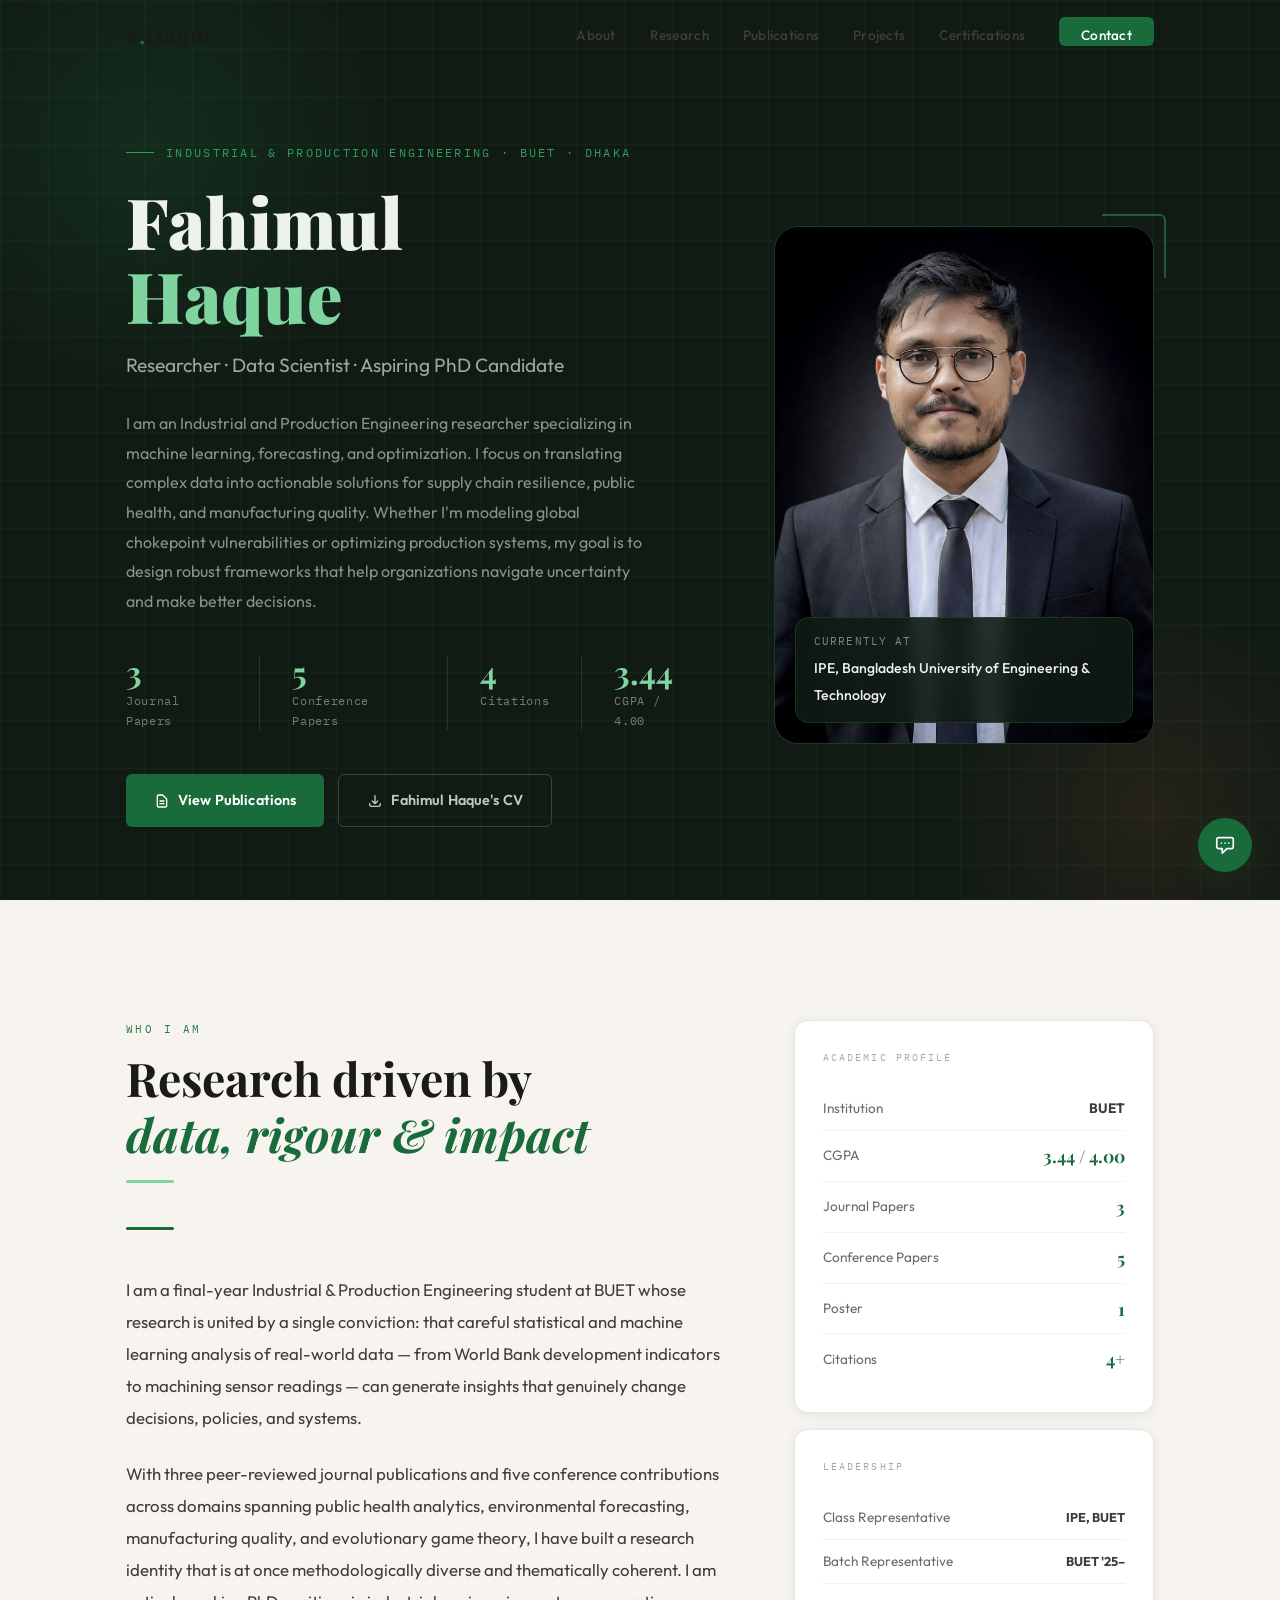
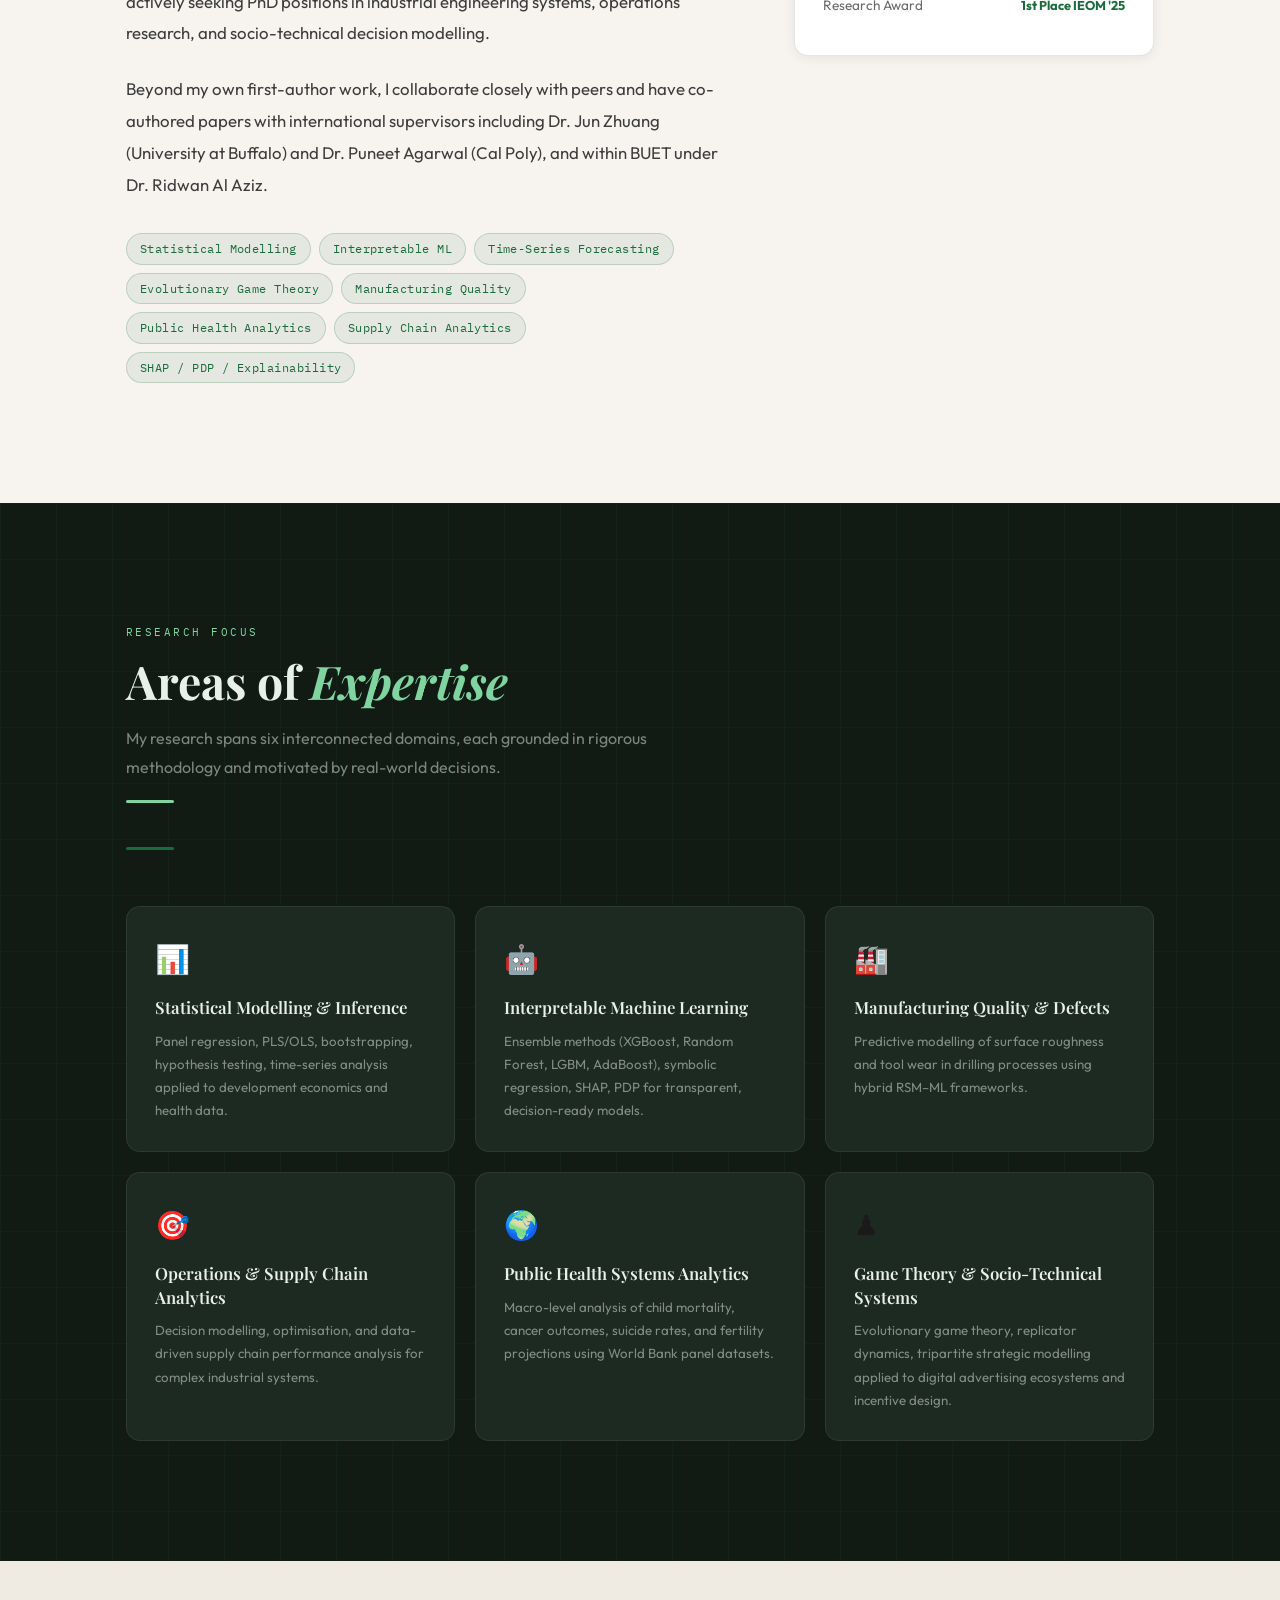
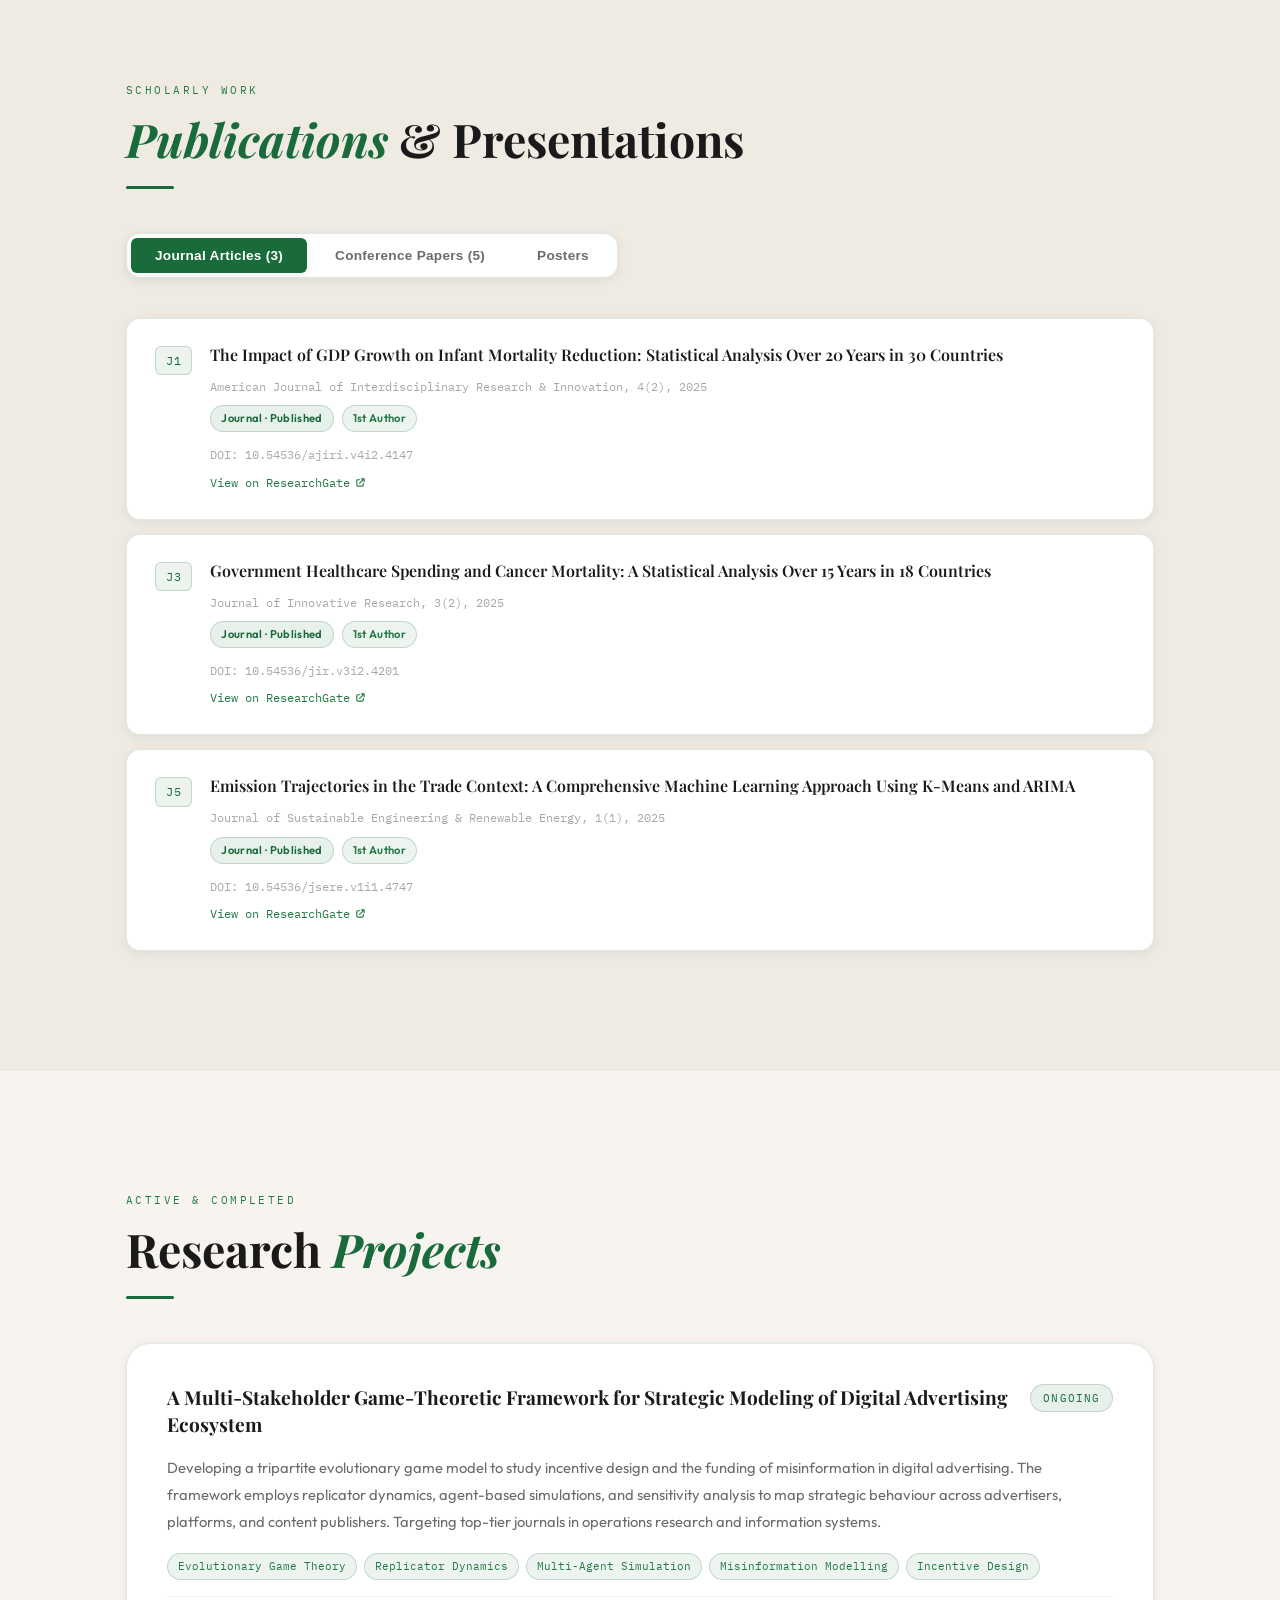
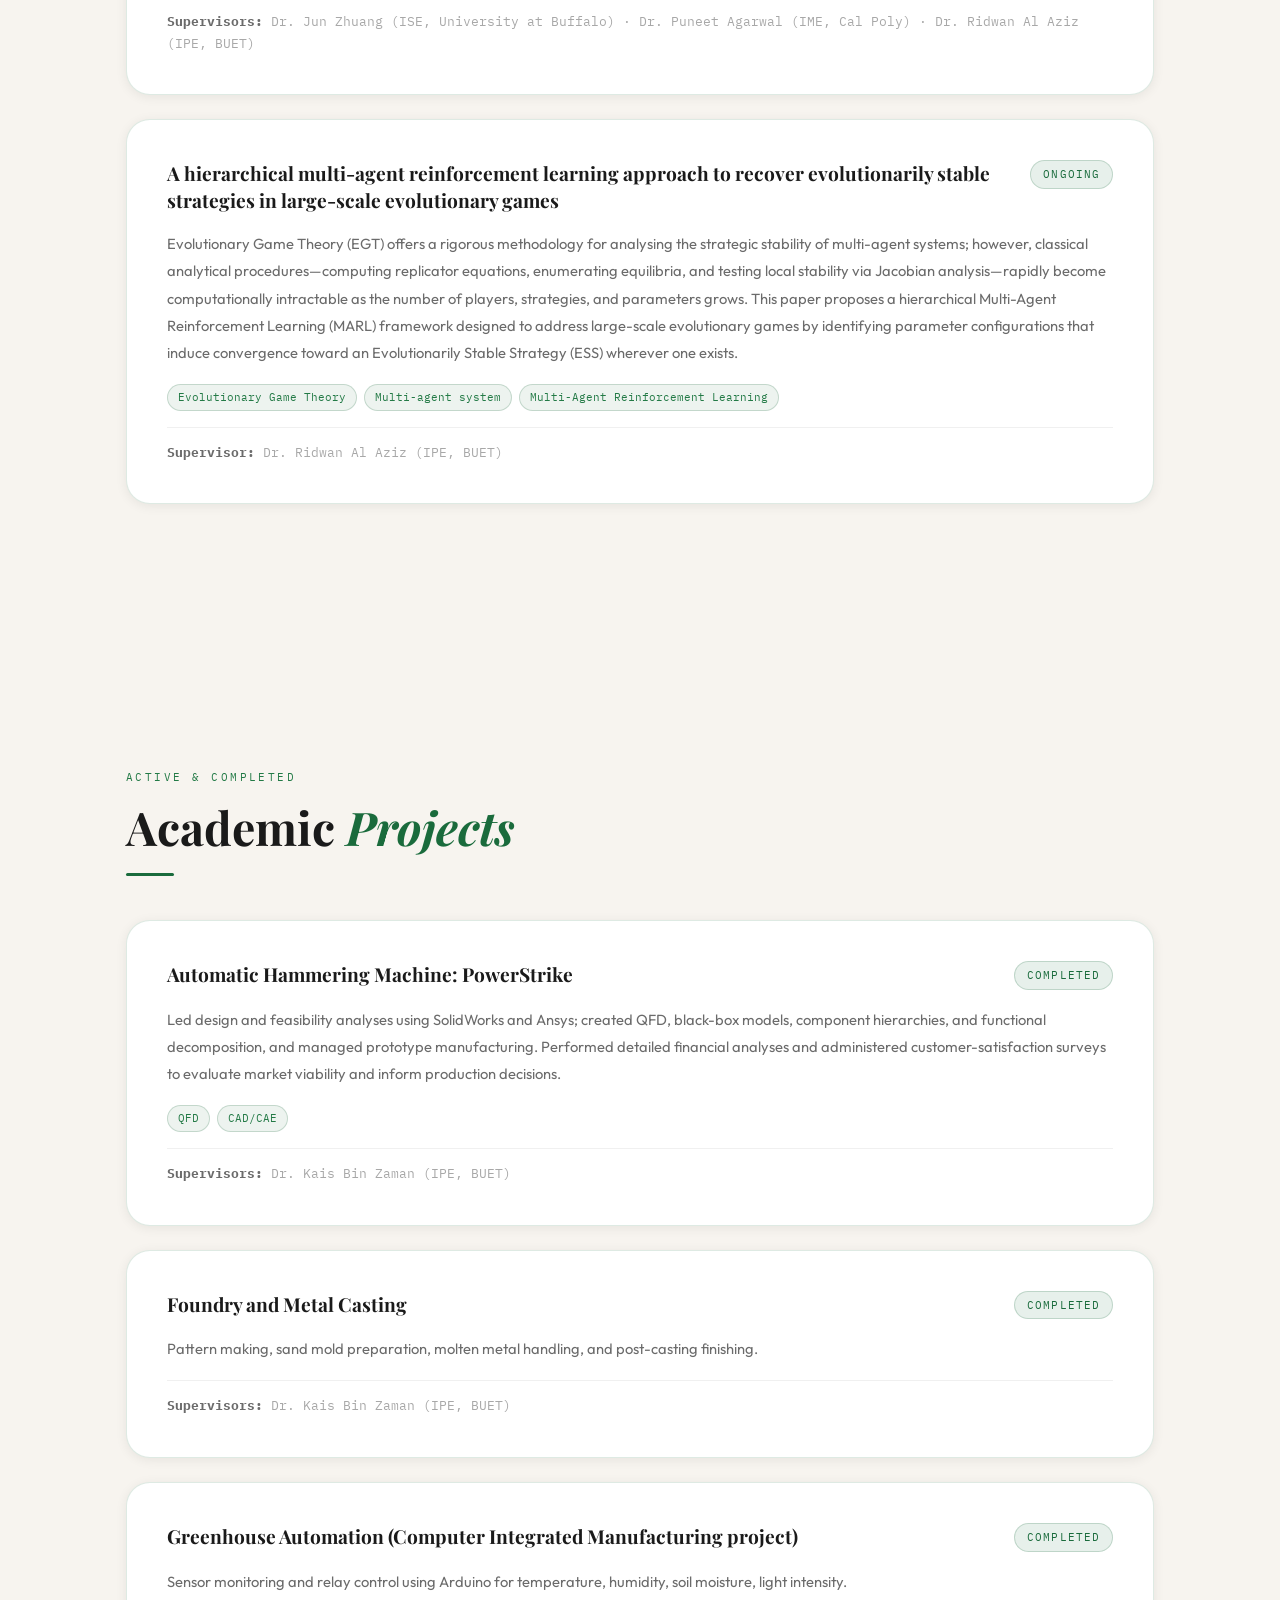
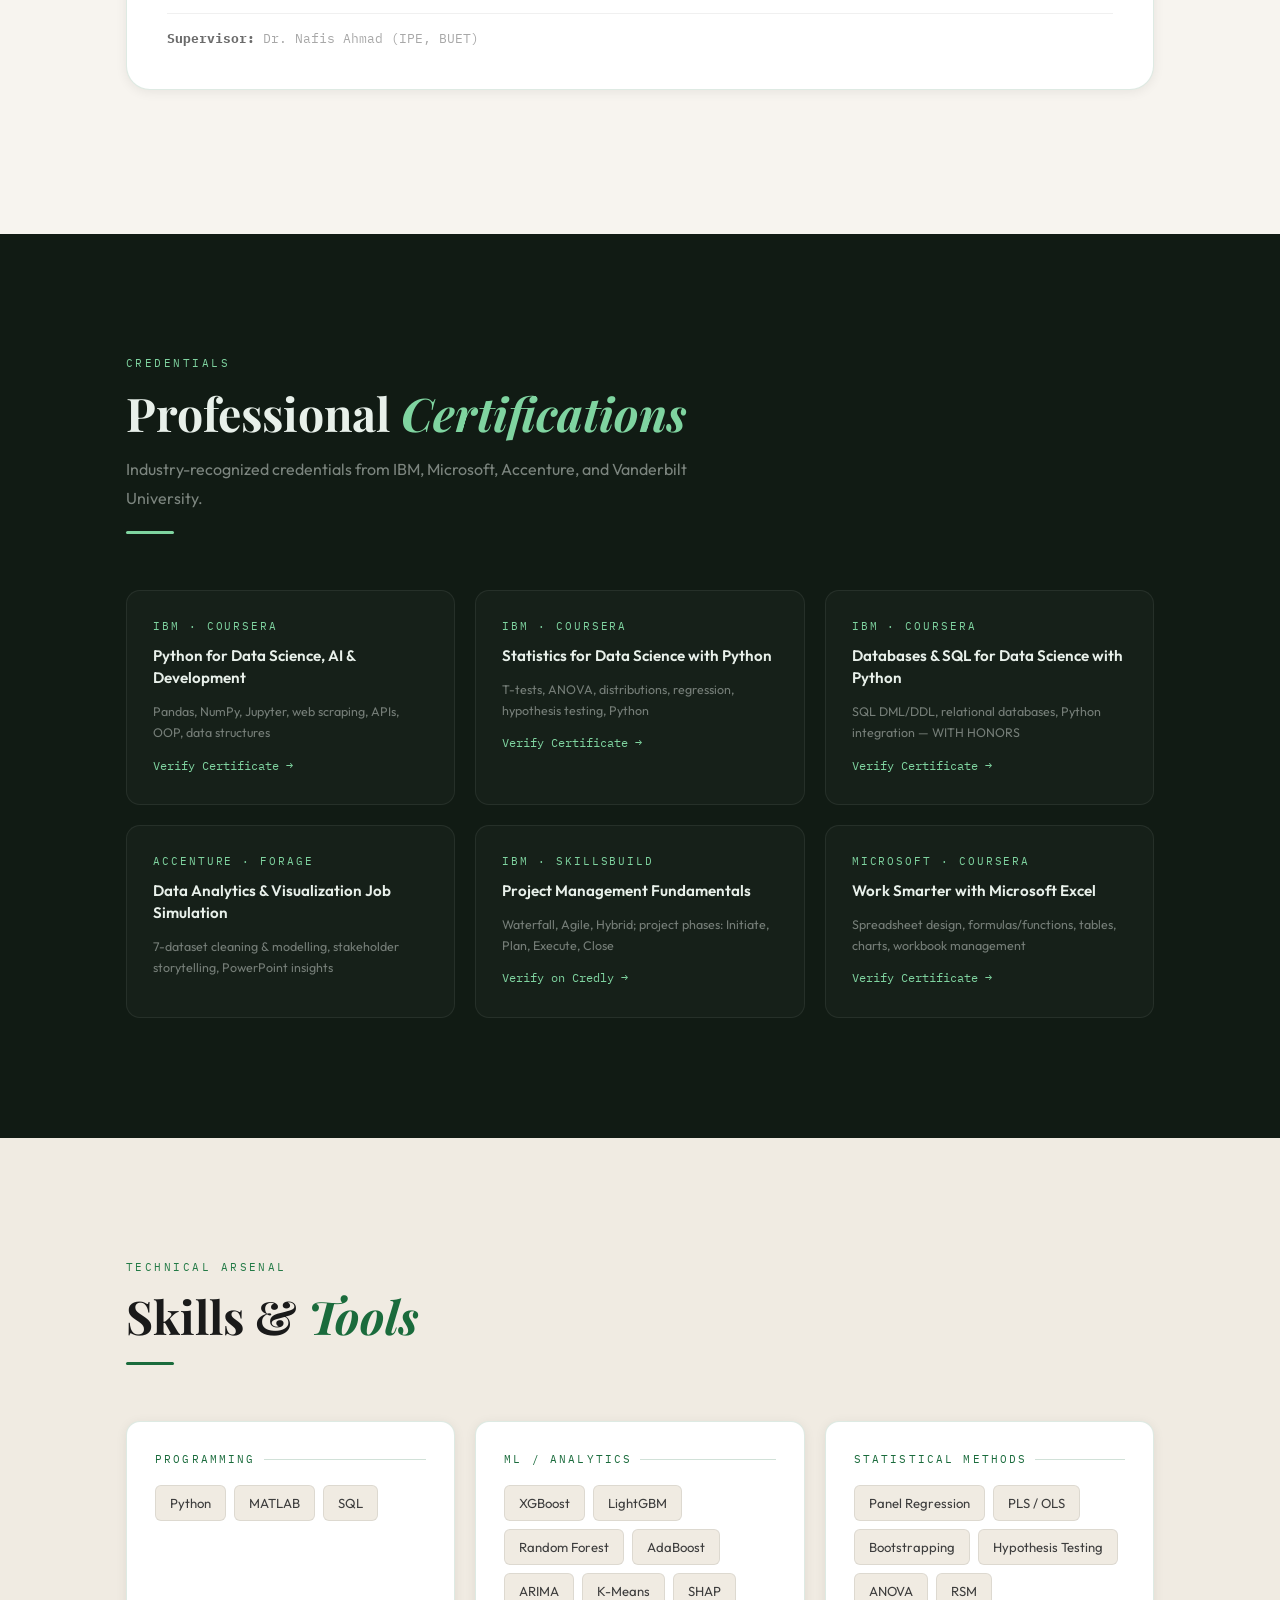
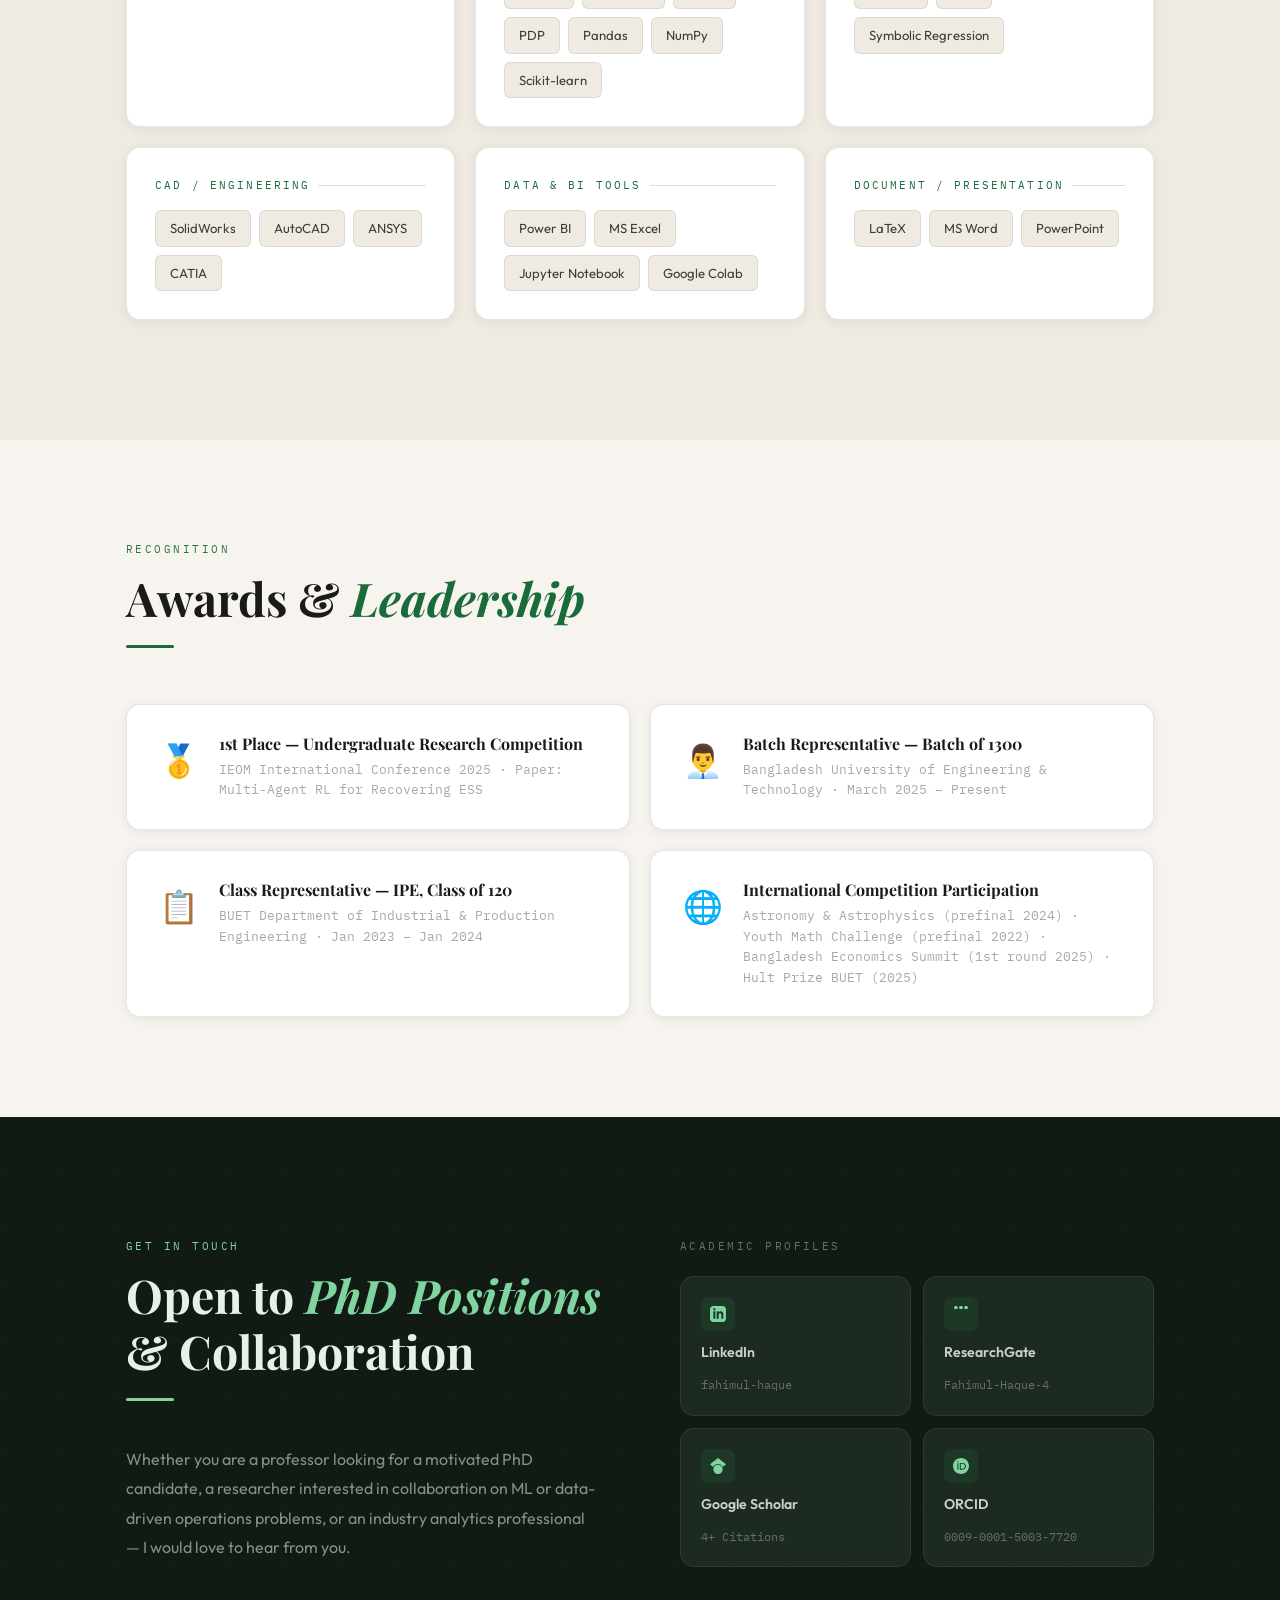
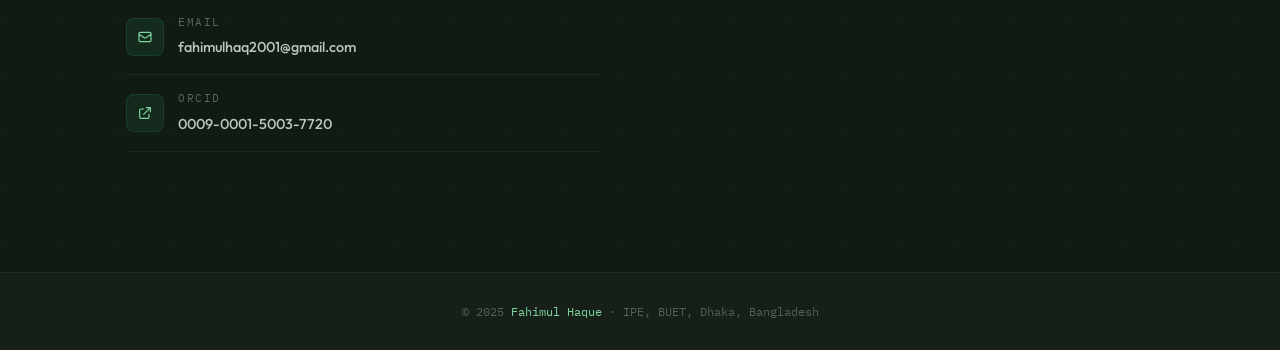
==== fahimul-portfolio/index.html @ 1331b3e4 "Update index.html" ====
<!DOCTYPE html>
<html lang="en">
<head>
  <meta charset="UTF-8" />
  <meta name="viewport" content="width=device-width, initial-scale=1.0" />
  <meta name="description" content="Fahimul Haque — Researcher in Machine Learning, Statistical Modelling, Evolutionary Game Theory & Operations Research. IPE, BUET, Bangladesh." />
  <meta property="og:title" content="Fahimul Haque — Researcher & Data Scientist" />
  <meta property="og:description" content="3 published journal papers, 5 conference papers. Seeking PhD in industrial engineering systems." />
  <title>Fahimul Haque — Researcher</title>
  <link rel="stylesheet" href="style.css" />
</head>
<body>

<!-- ═══════════════════════════════════════════
     NAVIGATION
═══════════════════════════════════════════ -->
<nav class="nav" id="nav">
  <div class="nav-inner">
    <a href="#hero" class="nav-logo">F<span>.</span>Haque</a>
    <button class="nav-toggle" id="navToggle" aria-label="Toggle menu">
      <span></span><span></span><span></span>
    </button>
    <ul class="nav-links" id="navLinks">
      <li><a href="#about">About</a></li>
      <li><a href="#research">Research</a></li>
      <li><a href="#publications">Publications</a></li>
      <li><a href="#projects">Projects</a></li>
      <li><a href="#certifications">Certifications</a></li>
      <li><a href="#contact" class="nav-cta">Contact</a></li>
    </ul>
  </div>
</nav>

<!-- ═══════════════════════════════════════════
     HERO
═══════════════════════════════════════════ -->
<section id="hero">
  <div class="hero-grid-bg"></div>
  <div class="hero-glow1"></div>
  <div class="hero-glow2"></div>
  <div class="hero-content">

    <div class="hero-text">
      <p class="hero-eyebrow">Industrial &amp; Production Engineering · BUET · Dhaka</p>
      <h1 class="hero-name">
        Fahimul
        <em>Haque</em>
      </h1>
      <p class="hero-role">Researcher · Data Scientist · Aspiring PhD Candidate</p>
      <p class="hero-desc">
        I am an Industrial and Production Engineering researcher specializing in machine learning, forecasting, and optimization. 
        I focus on translating complex data into actionable solutions for supply chain resilience, public health, and manufacturing quality. 
        Whether I'm modeling global chokepoint vulnerabilities or optimizing production systems, my goal is to design robust frameworks that help organizations navigate uncertainty and make better decisions.
      </p>

      <div class="hero-stats-row">
        <div class="hero-stat">
          <span class="hero-stat-num">3</span>
          <span class="hero-stat-lbl">Journal Papers</span>
        </div>
        <div class="hero-stat-divider"></div>
        <div class="hero-stat">
          <span class="hero-stat-num">5</span>
          <span class="hero-stat-lbl">Conference Papers</span>
        </div>
        <div class="hero-stat-divider"></div>
        <div class="hero-stat">
          <span class="hero-stat-num">4</span>
          <span class="hero-stat-lbl">Citations</span>
        </div>
        <div class="hero-stat-divider"></div>
        <div class="hero-stat">
          <span class="hero-stat-num">3.44</span>
          <span class="hero-stat-lbl">CGPA / 4.00</span>
        </div>
      </div>

      <div class="hero-actions">
        <a href="#publications" class="btn btn-primary">
          <svg xmlns="http://www.w3.org/2000/svg" width="16" height="16" fill="none" viewBox="0 0 24 24" stroke="currentColor" stroke-width="2"><path stroke-linecap="round" stroke-linejoin="round" d="M9 12h6m-6 4h6m2 5H7a2 2 0 01-2-2V5a2 2 0 012-2h5.586a1 1 0 01.707.293l5.414 5.414a1 1 0 01.293.707V19a2 2 0 01-2 2z"/></svg>
          View Publications
        </a>
        <a href="CV.pdf" class="btn btn-outline" download>
          <svg xmlns="http://www.w3.org/2000/svg" width="16" height="16" fill="none" viewBox="0 0 24 24" stroke="currentColor" stroke-width="2"><path stroke-linecap="round" stroke-linejoin="round" d="M4 16v1a3 3 0 003 3h10a3 3 0 003-3v-1m-4-4l-4 4m0 0l-4-4m4 4V4"/></svg>
          Fahimul Haque's CV
        </a>
      </div>
    </div>

    <div class="hero-photo-wrap">
      <div class="hero-photo-deco"></div>
      <div class="hero-photo-card">
        <img src="formal_pic_fahim.png" alt="Fahimul Haque" />
        <div class="hero-photo-badge">
          <p>Currently at</p>
          <strong>IPE, Bangladesh University of Engineering &amp; Technology</strong>
        </div>
      </div>
    </div>

  </div>
</section>

<!-- ═══════════════════════════════════════════
     ABOUT
═══════════════════════════════════════════ -->
<section id="about">
  <div class="container">
    <div class="about-layout">

      <div class="about-body">
        <span class="section-label reveal">Who I Am</span>
        <h2 class="section-title reveal reveal-delay-1">Research driven by<br /><em>data, rigour &amp; impact</em></h2>
        <div class="emerald-rule reveal reveal-delay-2" style="background:#7fd4a0"></div>
        <div class="emerald-rule reveal reveal-delay-2"></div>
        <p class="about-lead reveal reveal-delay-2">
          I am a final-year Industrial &amp; Production Engineering student at BUET whose research
          is united by a single conviction: that careful statistical and machine learning analysis
          of real-world data — from World Bank development indicators to machining sensor readings —
          can generate insights that genuinely change decisions, policies, and systems.
        </p>
        <p class="about-lead reveal reveal-delay-3">
          With three peer-reviewed journal publications and five conference contributions across
          domains spanning public health analytics, environmental forecasting, manufacturing quality,
          and evolutionary game theory, I have built a research identity that is at once
          methodologically diverse and thematically coherent. I am actively seeking PhD positions
          in industrial engineering systems, operations research, and socio-technical decision modelling.
        </p>
        <p class="about-lead reveal reveal-delay-4">
          Beyond my own first-author work, I collaborate closely with peers and have co-authored
          papers with international supervisors including Dr. Jun Zhuang (University at Buffalo)
          and Dr. Puneet Agarwal (Cal Poly), and within BUET under Dr. Ridwan Al Aziz.
        </p>

        <div class="about-tags reveal reveal-delay-4">
          <span class="about-tag">Statistical Modelling</span>
          <span class="about-tag">Interpretable ML</span>
          <span class="about-tag">Time-Series Forecasting</span>
          <span class="about-tag">Evolutionary Game Theory</span>
          <span class="about-tag">Manufacturing Quality</span>
          <span class="about-tag">Public Health Analytics</span>
          <span class="about-tag">Supply Chain Analytics</span>
          <span class="about-tag">SHAP / PDP / Explainability</span>
        </div>
      </div>

      <div class="about-sidebar reveal">
        <div class="stat-box">
          <p class="stat-box-title">Academic Profile</p>
          <div class="stat-row">
            <span class="stat-row-label">Institution</span>
            <span class="stat-row-value" style="font-family:var(--font-body);font-size:0.85rem;color:var(--ink-mid)">BUET</span>
          </div>
          <div class="stat-row">
            <span class="stat-row-label">CGPA</span>
            <span class="stat-row-value">3.44 / 4.00</span>
          </div>
          <div class="stat-row">
            <span class="stat-row-label">Journal Papers</span>
            <span class="stat-row-value">3</span>
          </div>
          <div class="stat-row">
            <span class="stat-row-label">Conference Papers</span>
            <span class="stat-row-value">5</span>
          </div>
          <div class="stat-row">
            <span class="stat-row-label">Poster</span>
            <span class="stat-row-value">1</span>
          </div>
          <div class="stat-row">
            <span class="stat-row-label">Citations</span>
            <span class="stat-row-value">4+</span>
          </div>
        </div>
        <div class="stat-box" style="margin-top:0">
          <p class="stat-box-title">Leadership</p>
          <div class="stat-row">
            <span class="stat-row-label">Class Representative</span>
            <span class="stat-row-value" style="font-size:0.8rem;font-family:var(--font-body);color:var(--ink-mid)">IPE, BUET</span>
          </div>
          <div class="stat-row">
            <span class="stat-row-label">Batch Representative</span>
            <span class="stat-row-value" style="font-size:0.8rem;font-family:var(--font-body);color:var(--ink-mid)">BUET '25–</span>
          </div>
          <div class="stat-row">
            <span class="stat-row-label">Research Award</span>
            <span class="stat-row-value" style="font-size:0.8rem;font-family:var(--font-body);color:var(--emerald)">1st Place IEOM '25</span>
          </div>
        </div>
      </div>

    </div>
  </div>
</section>

<!-- ═══════════════════════════════════════════
     RESEARCH INTERESTS
═══════════════════════════════════════════ -->
<section id="research">
  <div class="container" style="position:relative;z-index:1">
    <span class="section-label reveal" style="color:#7fd4a0">Research Focus</span>
    <h2 class="section-title light reveal reveal-delay-1">Areas of <em>Expertise</em></h2>
    <p class="section-subtitle reveal reveal-delay-2" style="color:rgba(232,240,234,0.5)">
      My research spans six interconnected domains, each grounded in rigorous methodology and motivated by real-world decisions.
    </p>
    <div class="emerald-rule reveal reveal-delay-2" style="background:#7fd4a0"></div>
    <div class="emerald-rule reveal reveal-delay-2"></div>

    <div class="research-grid">
      <div class="research-card reveal">
        <span class="research-icon">📊</span>
        <h3>Statistical Modelling &amp; Inference</h3>
        <p>Panel regression, PLS/OLS, bootstrapping, hypothesis testing, time-series analysis applied to development economics and health data.</p>
      </div>
      <div class="research-card reveal reveal-delay-1">
        <span class="research-icon">🤖</span>
        <h3>Interpretable Machine Learning</h3>
        <p>Ensemble methods (XGBoost, Random Forest, LGBM, AdaBoost), symbolic regression, SHAP, PDP for transparent, decision-ready models.</p>
      </div>
      <div class="research-card reveal reveal-delay-2">
        <span class="research-icon">🏭</span>
        <h3>Manufacturing Quality &amp; Defects</h3>
        <p>Predictive modelling of surface roughness and tool wear in drilling processes using hybrid RSM–ML frameworks.</p>
      </div>
      <div class="research-card reveal">
        <span class="research-icon">🎯</span>
        <h3>Operations &amp; Supply Chain Analytics</h3>
        <p>Decision modelling, optimisation, and data-driven supply chain performance analysis for complex industrial systems.</p>
      </div>
      <div class="research-card reveal reveal-delay-1">
        <span class="research-icon">🌍</span>
        <h3>Public Health Systems Analytics</h3>
        <p>Macro-level analysis of child mortality, cancer outcomes, suicide rates, and fertility projections using World Bank panel datasets.</p>
      </div>
      <div class="research-card reveal reveal-delay-2">
        <span class="research-icon">♟️</span>
        <h3>Game Theory &amp; Socio-Technical Systems</h3>
        <p>Evolutionary game theory, replicator dynamics, tripartite strategic modelling applied to digital advertising ecosystems and incentive design.</p>
      </div>
    </div>
  </div>
</section>

<!-- ═══════════════════════════════════════════
     PUBLICATIONS
═══════════════════════════════════════════ -->
<section id="publications">
  <div class="container">
    <span class="section-label reveal">Scholarly Work</span>
    <h2 class="section-title reveal reveal-delay-1"><em>Publications</em> &amp; Presentations</h2>
    </p>
    <div class="emerald-rule reveal reveal-delay-2"></div>

    <div class="pub-tabs reveal reveal-delay-2">
      <button class="pub-tab active" data-tab="journals">Journal Articles (3)</button>
      <button class="pub-tab" data-tab="conference">Conference Papers (5)</button>
      <button class="pub-tab" data-tab="posters">Posters</button>
    </div>

    <!-- JOURNALS -->
    <div class="pub-list active" id="tab-journals">

      <div class="pub-card reveal">
        <span class="pub-num">J1</span>
        <div class="pub-body">
          <p class="pub-title">The Impact of GDP Growth on Infant Mortality Reduction: Statistical Analysis Over 20 Years in 30 Countries</p>
          <div class="pub-meta">
            <span class="pub-venue">American Journal of Interdisciplinary Research &amp; Innovation, 4(2), 2025</span>
          </div>
          <div class="pub-meta">
            <span class="badge badge-journal">Journal · Published</span>
            <span class="badge badge-first">1st Author</span>
          </div>
          <span class="pub-doi">DOI: 10.54536/ajiri.v4i2.4147</span><br/>
          <a href="https://www.researchgate.net/publication/391011076_The_Impact_of_GDP_Growth_on_Infant_Mortality_Reduction_Statistical_Analysis_Over_20_Years_in_30_Countries" target="_blank" rel="noopener" class="pub-link">
            View on ResearchGate
            <svg xmlns="http://www.w3.org/2000/svg" width="11" height="11" fill="none" viewBox="0 0 24 24" stroke="currentColor" stroke-width="2.5"><path stroke-linecap="round" stroke-linejoin="round" d="M10 6H6a2 2 0 00-2 2v10a2 2 0 002 2h10a2 2 0 002-2v-4M14 4h6m0 0v6m0-6L10 14"/></svg>
          </a>
        </div>
      </div>

      <div class="pub-card reveal reveal-delay-1">
        <span class="pub-num">J3</span>
        <div class="pub-body">
          <p class="pub-title">Government Healthcare Spending and Cancer Mortality: A Statistical Analysis Over 15 Years in 18 Countries</p>
          <div class="pub-meta">
            <span class="pub-venue">Journal of Innovative Research, 3(2), 2025</span>
          </div>
          <div class="pub-meta">
            <span class="badge badge-journal">Journal · Published</span>
            <span class="badge badge-first">1st Author</span>
          </div>
          <span class="pub-doi">DOI: 10.54536/jir.v3i2.4201</span><br/>
          <a href="https://www.researchgate.net/publication/391181257_Government_Healthcare_Spending_and_Cancer_Mortality_A_Statistical_Analysis_Over_15_Years_in_18_Countries" target="_blank" rel="noopener" class="pub-link">
            View on ResearchGate
            <svg xmlns="http://www.w3.org/2000/svg" width="11" height="11" fill="none" viewBox="0 0 24 24" stroke="currentColor" stroke-width="2.5"><path stroke-linecap="round" stroke-linejoin="round" d="M10 6H6a2 2 0 00-2 2v10a2 2 0 002 2h10a2 2 0 002-2v-4M14 4h6m0 0v6m0-6L10 14"/></svg>
          </a>
        </div>
      </div>

      <div class="pub-card reveal reveal-delay-2">
        <span class="pub-num">J5</span>
        <div class="pub-body">
          <p class="pub-title">Emission Trajectories in the Trade Context: A Comprehensive Machine Learning Approach Using K-Means and ARIMA</p>
          <div class="pub-meta">
            <span class="pub-venue">Journal of Sustainable Engineering &amp; Renewable Energy, 1(1), 2025</span>
          </div>
          <div class="pub-meta">
            <span class="badge badge-journal">Journal · Published</span>
            <span class="badge badge-first">1st Author</span>
          </div>
          <span class="pub-doi">DOI: 10.54536/jsere.v1i1.4747</span><br/>
          <a href="https://www.researchgate.net/publication/392900839_Emission_Trajectories_in_the_Trade_Context_A_Comprehensive_Machine_Learning_Approach_Using_K-Means_and_ARIMA" target="_blank" rel="noopener" class="pub-link">
            View on ResearchGate
            <svg xmlns="http://www.w3.org/2000/svg" width="11" height="11" fill="none" viewBox="0 0 24 24" stroke="currentColor" stroke-width="2.5"><path stroke-linecap="round" stroke-linejoin="round" d="M10 6H6a2 2 0 00-2 2v10a2 2 0 002 2h10a2 2 0 002-2v-4M14 4h6m0 0v6m0-6L10 14"/></svg>
          </a>
        </div>
      </div>

    </div>

    <!-- CONFERENCE -->
    <div class="pub-list" id="tab-conference">

      <div class="pub-card reveal">
        <span class="pub-num">C2</span>
        <div class="pub-body">
          <p class="pub-title">A Multi-Agent Reinforcement Learning Approach for Recovering Evolutionarily Stable Strategies in Evolutionary Games Using Proximal Policy Optimization</p>
          <div class="pub-meta">
            <span class="pub-venue">IEOM Bangladesh Conference 2025</span>
            <span class="badge badge-conf">Conference</span>
            <span class="badge badge-award">🏆 1st Place Undergrad Research</span>
          </div>
          <span class="pub-doi">DOI: 10.46254/BA08.20250076</span><br/>
          <a href="https://index.ieomsociety.org/index.cfm/item/58131" target="_blank" rel="noopener" class="pub-link">
            View Paper
            <svg xmlns="http://www.w3.org/2000/svg" width="11" height="11" fill="none" viewBox="0 0 24 24" stroke="currentColor" stroke-width="2.5"><path stroke-linecap="round" stroke-linejoin="round" d="M10 6H6a2 2 0 00-2 2v10a2 2 0 002 2h10a2 2 0 002-2v-4M14 4h6m0 0v6m0-6L10 14"/></svg>
          </a>
        </div>
      </div>

      <div class="pub-card reveal reveal-delay-1">
        <span class="pub-num">C3</span>
        <div class="pub-body">
          <p class="pub-title">A Machine Learning–Driven Framework for Modeling and Forecasting Suicide Mortality in Asia: The Role of Multidimensional Socio-Economic Determinants</p>
          <div class="pub-meta">
            <span class="pub-venue">IEOM Bangladesh Conference 2025</span>
            <span class="badge badge-conf">Conference</span>
            <span class="badge badge-first">1st Author</span>
          </div>
          <span class="pub-doi">DOI: 10.46254/BA08.20250013</span><br/>
          <a href="https://index.ieomsociety.org/index.cfm/item/58097" target="_blank" rel="noopener" class="pub-link">
            View Paper
            <svg xmlns="http://www.w3.org/2000/svg" width="11" height="11" fill="none" viewBox="0 0 24 24" stroke="currentColor" stroke-width="2.5"><path stroke-linecap="round" stroke-linejoin="round" d="M10 6H6a2 2 0 00-2 2v10a2 2 0 002 2h10a2 2 0 002-2v-4M14 4h6m0 0v6m0-6L10 14"/></svg>
          </a>
        </div>
      </div>

      <div class="pub-card reveal reveal-delay-2">
        <span class="pub-num">C6</span>
        <div class="pub-body">
          <p class="pub-title">Interpretable Modeling of Flank Wear in Drilling Using Symbolic Regression and Ensemble Machine Learning Techniques</p>
          <div class="pub-meta">
            <span class="pub-venue">ICMERE 2025</span>
            <span class="badge badge-conf">Conference</span>
            <span class="badge badge-first">1st Author</span>
          </div>
          <a href="https://www.researchgate.net/publication/400404715_Interpretable_Modeling_of_Flank_Wear_in_Drilling_Using_Symbolic_Regression_and_Ensemble_Machine_Learning_Techniques" target="_blank" rel="noopener" class="pub-link">
            View on ResearchGate
            <svg xmlns="http://www.w3.org/2000/svg" width="11" height="11" fill="none" viewBox="0 0 24 24" stroke="currentColor" stroke-width="2.5"><path stroke-linecap="round" stroke-linejoin="round" d="M10 6H6a2 2 0 00-2 2v10a2 2 0 002 2h10a2 2 0 002-2v-4M14 4h6m0 0v6m0-6L10 14"/></svg>
          </a>
        </div>
      </div>

      <div class="pub-card reveal">
        <span class="pub-num">C7</span>
        <div class="pub-body">
          <p class="pub-title">Multi-Paradigm Predictive Modeling of Surface Roughness in Thermally Enhanced Friction Drilling of A356 Aluminum Alloy Using RSM–ML Integration</p>
          <div class="pub-meta">
            <span class="pub-venue">ICMERE 2025</span>
            <span class="badge badge-conf">Conference</span>
            <span class="badge badge-first">1st Author</span>
          </div>
          <a href="https://www.researchgate.net/publication/400404206_Multi-Paradigm_Predictive_Modeling_of_Surface_Roughness_in_Thermally_Enhanced_Friction_Drilling_of_A356_Aluminum_Alloy_Using_RSM-ML_Integration" target="_blank" rel="noopener" class="pub-link">
            View on ResearchGate
            <svg xmlns="http://www.w3.org/2000/svg" width="11" height="11" fill="none" viewBox="0 0 24 24" stroke="currentColor" stroke-width="2.5"><path stroke-linecap="round" stroke-linejoin="round" d="M10 6H6a2 2 0 00-2 2v10a2 2 0 002 2h10a2 2 0 002-2v-4M14 4h6m0 0v6m0-6L10 14"/></svg>
          </a>
        </div>
      </div>

      <div class="pub-card reveal reveal-delay-1">
        <span class="pub-num">C8</span>
        <div class="pub-body">
          <p class="pub-title">Initialization-Free Non-Linear Constrained Optimization Using a Bayesian Self-Supervised MLP</p>
          <div class="pub-meta">
            <span class="pub-venue">IEOM Bangladesh Conference 2025</span>
            <span class="badge badge-conf">Conference</span>
          </div>
          <span class="pub-doi">DOI: 10.46254/BA08.20250052</span><br/>
          <a href="https://index.ieomsociety.org/index.cfm/item/58113" target="_blank" rel="noopener" class="pub-link">
            View Paper
            <svg xmlns="http://www.w3.org/2000/svg" width="11" height="11" fill="none" viewBox="0 0 24 24" stroke="currentColor" stroke-width="2.5"><path stroke-linecap="round" stroke-linejoin="round" d="M10 6H6a2 2 0 00-2 2v10a2 2 0 002 2h10a2 2 0 002-2v-4M14 4h6m0 0v6m0-6L10 14"/></svg>
          </a>
        </div>
      </div>

    </div>

    <!-- POSTERS -->
    <div class="pub-list" id="tab-posters">
      <div class="pub-card reveal">
        <span class="pub-num">P1</span>
        <div class="pub-body">
          <p class="pub-title">Enhancing Fertility Rate Projections in South Korea Using Multivariate LSTM: Benchmark Against Traditional Models</p>
          <div class="pub-meta">
            <span class="pub-venue">CUET IEEE Poster Competition 2025</span>
            <span class="badge badge-conf">Poster</span>
            <span class="badge badge-first">1st Author</span>
          </div>
          <span class="pub-doi">DOI: 10.13140/RG.2.2.35739.99362</span>
        </div>
      </div>
    </div>

  </div>
</section>

<!-- ═══════════════════════════════════════════
     Ongoing RESEARCH PROJECTS
═══════════════════════════════════════════ -->
<section id="projects">
  <div class="container">
    <span class="section-label reveal">Active &amp; Completed</span>
    <h2 class="section-title reveal reveal-delay-1">Research <em>Projects</em></h2>
    <div class="emerald-rule reveal reveal-delay-2"></div>

    <div class="project-card reveal">
      <div class="project-header">
        <h3 class="project-title">A Multi-Stakeholder Game-Theoretic Framework for Strategic Modeling of Digital Advertising Ecosystem</h3>
        <span class="project-status status-ongoing">Ongoing</span>
      </div>
      <p class="project-desc">
        Developing a tripartite evolutionary game model to study incentive design and the funding of
        misinformation in digital advertising. The framework employs replicator dynamics, agent-based
        simulations, and sensitivity analysis to map strategic behaviour across advertisers, platforms,
        and content publishers. Targeting top-tier journals in operations research and information systems.
      </p>
      <div class="project-tags">
        <span class="project-tag">Evolutionary Game Theory</span>
        <span class="project-tag">Replicator Dynamics</span>
        <span class="project-tag">Multi-Agent Simulation</span>
        <span class="project-tag">Misinformation Modelling</span>
        <span class="project-tag">Incentive Design</span>
      </div>
      <p class="project-supervisors">
        <strong>Supervisors:</strong> Dr. Jun Zhuang (ISE, University at Buffalo) · Dr. Puneet Agarwal (IME, Cal Poly) · Dr. Ridwan Al Aziz (IPE, BUET)
      </p>
    </div>

    <div class="project-card reveal reveal-delay-1">
      <div class="project-header">
        <h3 class="project-title">A hierarchical multi-agent reinforcement learning approach to recover evolutionarily stable strategies in large-scale evolutionary games</h3>
        <span class="project-status status-ongoing">Ongoing</span>
      </div>
      <p class="project-desc">
        Evolutionary Game Theory (EGT) offers a rigorous methodology for analysing the
        strategic stability of multi-agent systems; however, classical analytical
        procedures—computing replicator equations, enumerating equilibria, and testing local
        stability via Jacobian analysis—rapidly become computationally intractable as the
        number of players, strategies, and parameters grows. This paper proposes a hierarchical
        Multi-Agent Reinforcement Learning (MARL) framework designed to address
        large-scale evolutionary games by identifying parameter configurations that induce
        convergence toward an Evolutionarily Stable Strategy (ESS) wherever one exists. 
      </p>
      <div class="project-tags">
        <span class="project-tag">Evolutionary Game Theory</span>
        <span class="project-tag">Multi-agent system</span>
        <span class="project-tag">Multi-Agent Reinforcement Learning</span>
      </div>
      <p class="project-supervisors">
        <strong>Supervisor:</strong> Dr. Ridwan Al Aziz (IPE, BUET)
      </p>
    </div>
  </div>
</section>


<!-- ═══════════════════════════════════════════
     Academic Projects
═══════════════════════════════════════════ -->
<section id="projects">
  <div class="container">
    <span class="section-label reveal">Active &amp; Completed</span>
    <h2 class="section-title reveal reveal-delay-1">Academic <em>Projects</em></h2>
    <div class="emerald-rule reveal reveal-delay-2"></div>

    <div class="project-card reveal">
      <div class="project-header">
        <h3 class="project-title">Automatic Hammering Machine: PowerStrike</h3>
        <span class="project-status status-ongoing">Completed</span>
      </div>
      <p class="project-desc">
        Led design and feasibility analyses using SolidWorks and Ansys; created QFD, black-box models, component hierarchies, and functional decomposition, and managed prototype manufacturing.
        Performed detailed financial analyses and administered customer-satisfaction surveys to evaluate market viability and inform production decisions.
      </p>
      <div class="project-tags">
        <span class="project-tag">QFD</span>
        <span class="project-tag">CAD/CAE</span>
      </div>
      <p class="project-supervisors">
        <strong>Supervisors:</strong> Dr. Kais Bin Zaman (IPE, BUET)
      </p>
    </div>
    <div class="project-card reveal">
      <div class="project-header">
        <h3 class="project-title">Foundry and Metal Casting</h3>
        <span class="project-status status-ongoing">Completed</span>
      </div>
      <p class="project-desc">
        Pattern making, sand mold preparation, molten metal handling, and post-casting finishing.
      </p>
      <p class="project-supervisors">
        <strong>Supervisors:</strong> Dr. Kais Bin Zaman (IPE, BUET)
      </p>
    </div>
    <div class="project-card reveal reveal-delay-1">
      <div class="project-header">
        <h3 class="project-title">Greenhouse Automation (Computer Integrated Manufacturing project)</h3>
        <span class="project-status status-ongoing">Completed</span>
      </div>
      <p class="project-desc">
        Sensor monitoring and relay control using Arduino for temperature, humidity, soil moisture, light intensity. 
      </p>
      <p class="project-supervisors">
        <strong>Supervisor:</strong> Dr. Nafis Ahmad  (IPE, BUET)
      </p>
    </div>
  </div>
</section>
<!-- ═══════════════════════════════════════════
     CERTIFICATIONS
═══════════════════════════════════════════ -->
<section id="certifications">
  <div class="container">
    <span class="section-label reveal" style="color:#7fd4a0">Credentials</span>
    <h2 class="section-title light reveal reveal-delay-1">Professional <em>Certifications</em></h2>
    <p class="section-subtitle reveal reveal-delay-2" style="color:rgba(232,240,234,0.5)">
      Industry-recognized credentials from IBM, Microsoft, Accenture, and Vanderbilt University.
    </p>
    <div class="emerald-rule reveal reveal-delay-2" style="background:#7fd4a0"></div>

    <div class="cert-grid">

      <div class="cert-card reveal">
        <span class="cert-issuer">IBM · Coursera</span>
        <p class="cert-name">Python for Data Science, AI &amp; Development</p>
        <p class="cert-skills">Pandas, NumPy, Jupyter, web scraping, APIs, OOP, data structures</p>
        <a href="https://coursera.org/verify/DGVMM935QSRJ" target="_blank" rel="noopener" class="cert-link">
          Verify Certificate →
        </a>
      </div>

      <div class="cert-card reveal reveal-delay-1">
        <span class="cert-issuer">IBM · Coursera</span>
        <p class="cert-name">Statistics for Data Science with Python</p>
        <p class="cert-skills">T-tests, ANOVA, distributions, regression, hypothesis testing, Python</p>
        <a href="https://coursera.org/verify/EBEZESU6MZNM" target="_blank" rel="noopener" class="cert-link">
          Verify Certificate →
        </a>
      </div>

      <div class="cert-card reveal reveal-delay-2">
        <span class="cert-issuer">IBM · Coursera</span>
        <p class="cert-name">Databases &amp; SQL for Data Science with Python</p>
        <p class="cert-skills">SQL DML/DDL, relational databases, Python integration — WITH HONORS</p>
        <a href="https://coursera.org/verify/AM8RTNU9HFC1" target="_blank" rel="noopener" class="cert-link">
          Verify Certificate →
        </a>
      </div>

      <div class="cert-card reveal">
        <span class="cert-issuer">Accenture · Forage</span>
        <p class="cert-name">Data Analytics &amp; Visualization Job Simulation</p>
        <p class="cert-skills">7-dataset cleaning &amp; modelling, stakeholder storytelling, PowerPoint insights</p>
      </div>

      <div class="cert-card reveal reveal-delay-1">
        <span class="cert-issuer">IBM · SkillsBuild</span>
        <p class="cert-name">Project Management Fundamentals</p>
        <p class="cert-skills">Waterfall, Agile, Hybrid; project phases: Initiate, Plan, Execute, Close</p>
        <a href="https://www.credly.com/go/FqckH44u" target="_blank" rel="noopener" class="cert-link">
          Verify on Credly →
        </a>
      </div>

      <div class="cert-card reveal reveal-delay-2">
        <span class="cert-issuer">Microsoft · Coursera</span>
        <p class="cert-name">Work Smarter with Microsoft Excel</p>
        <p class="cert-skills">Spreadsheet design, formulas/functions, tables, charts, workbook management</p>
        <a href="https://coursera.org/verify/YT3H3CPHDBBZ" target="_blank" rel="noopener" class="cert-link">
          Verify Certificate →
        </a>
      </div>

    </div>
  </div>
</section>

<!-- ═══════════════════════════════════════════
     SKILLS
═══════════════════════════════════════════ -->
<section id="skills">
  <div class="container">
    <span class="section-label reveal">Technical Arsenal</span>
    <h2 class="section-title reveal reveal-delay-1">Skills &amp; <em>Tools</em></h2>
    <div class="emerald-rule reveal reveal-delay-2"></div>

    <div class="skills-grid">
      <div class="skill-group reveal">
        <div class="skill-group-label">Programming</div>
        <div class="skill-pills">
          <span class="skill-pill">Python</span>
          <span class="skill-pill">MATLAB</span>
          <span class="skill-pill">SQL</span>
        </div>
      </div>

      <div class="skill-group reveal reveal-delay-1">
        <div class="skill-group-label">ML / Analytics</div>
        <div class="skill-pills">
          <span class="skill-pill">XGBoost</span>
          <span class="skill-pill">LightGBM</span>
          <span class="skill-pill">Random Forest</span>
          <span class="skill-pill">AdaBoost</span>
          <span class="skill-pill">ARIMA</span>
          <span class="skill-pill">K-Means</span>
          <span class="skill-pill">SHAP</span>
          <span class="skill-pill">PDP</span>
          <span class="skill-pill">Pandas</span>
          <span class="skill-pill">NumPy</span>
          <span class="skill-pill">Scikit-learn</span>
        </div>
      </div>

      <div class="skill-group reveal reveal-delay-2">
        <div class="skill-group-label">Statistical Methods</div>
        <div class="skill-pills">
          <span class="skill-pill">Panel Regression</span>
          <span class="skill-pill">PLS / OLS</span>
          <span class="skill-pill">Bootstrapping</span>
          <span class="skill-pill">Hypothesis Testing</span>
          <span class="skill-pill">ANOVA</span>
          <span class="skill-pill">RSM</span>
          <span class="skill-pill">Symbolic Regression</span>
        </div>
      </div>

      <div class="skill-group reveal">
        <div class="skill-group-label">CAD / Engineering</div>
        <div class="skill-pills">
          <span class="skill-pill">SolidWorks</span>
          <span class="skill-pill">AutoCAD</span>
          <span class="skill-pill">ANSYS</span>
          <span class="skill-pill">CATIA</span>
        </div>
      </div>

      <div class="skill-group reveal reveal-delay-1">
        <div class="skill-group-label">Data &amp; BI Tools</div>
        <div class="skill-pills">
          <span class="skill-pill">Power BI</span>
          <span class="skill-pill">MS Excel</span>
          <span class="skill-pill">Jupyter Notebook</span>
          <span class="skill-pill">Google Colab</span>
        </div>
      </div>

      <div class="skill-group reveal reveal-delay-2">
        <div class="skill-group-label">Document / Presentation</div>
        <div class="skill-pills">
          <span class="skill-pill">LaTeX</span>
          <span class="skill-pill">MS Word</span>
          <span class="skill-pill">PowerPoint</span>
        </div>
      </div>
    </div>
  </div>
</section>

<!-- ═══════════════════════════════════════════
     AWARDS
═══════════════════════════════════════════ -->
<section id="awards">
  <div class="container">
    <span class="section-label reveal">Recognition</span>
    <h2 class="section-title reveal reveal-delay-1">Awards &amp; <em>Leadership</em></h2>
    <div class="emerald-rule reveal reveal-delay-2"></div>

    <div class="awards-grid">
      <div class="award-card reveal">
        <span class="award-icon">🥇</span>
        <div>
          <p class="award-title">1st Place — Undergraduate Research Competition</p>
          <p class="award-meta">IEOM International Conference 2025 · Paper: Multi-Agent RL for Recovering ESS</p>
        </div>
      </div>
      <div class="award-card reveal reveal-delay-1">
        <span class="award-icon">👨‍💼</span>
        <div>
          <p class="award-title">Batch Representative — Batch of 1300</p>
          <p class="award-meta">Bangladesh University of Engineering &amp; Technology · March 2025 – Present</p>
        </div>
      </div>
      <div class="award-card reveal reveal-delay-2">
        <span class="award-icon">📋</span>
        <div>
          <p class="award-title">Class Representative — IPE, Class of 120</p>
          <p class="award-meta">BUET Department of Industrial &amp; Production Engineering · Jan 2023 – Jan 2024</p>
        </div>
      </div>
      <div class="award-card reveal reveal-delay-3">
        <span class="award-icon">🌐</span>
        <div>
          <p class="award-title">International Competition Participation</p>
          <p class="award-meta">Astronomy &amp; Astrophysics (prefinal 2024) · Youth Math Challenge (prefinal 2022) · Bangladesh Economics Summit (1st round 2025) · Hult Prize BUET (2025)</p>
        </div>
      </div>
    </div>
  </div>
</section>

<!-- ═══════════════════════════════════════════
     CONTACT
═══════════════════════════════════════════ -->
<section id="contact">
  <div class="container">
    <div class="contact-wrap">

      <div class="contact-left">
        <span class="section-label reveal" style="color:#7fd4a0">Get In Touch</span>
        <h2 class="section-title light reveal reveal-delay-1">Open to <em>PhD Positions</em><br/>&amp; Collaboration</h2>
        <div class="emerald-rule reveal reveal-delay-2" style="background:#7fd4a0"></div>
        <p class="contact-lead reveal reveal-delay-2">
          Whether you are a professor looking for a motivated PhD candidate, a researcher interested
          in collaboration on ML or data-driven operations problems, or an industry analytics professional
          — I would love to hear from you.
        </p>

        <a href="mailto:fahimulhaq2001@gmail.com" class="contact-item reveal reveal-delay-3">
          <div class="contact-item-icon">
            <svg xmlns="http://www.w3.org/2000/svg" fill="none" viewBox="0 0 24 24" stroke="currentColor" stroke-width="1.8"><path stroke-linecap="round" stroke-linejoin="round" d="M3 8l7.89 5.26a2 2 0 002.22 0L21 8M5 19h14a2 2 0 002-2V7a2 2 0 00-2-2H5a2 2 0 00-2 2v10a2 2 0 002 2z"/></svg>
          </div>
          <div>
            <span class="contact-item-label">Email</span>
            <span class="contact-item-value">fahimulhaq2001@gmail.com</span>
          </div>
        </a>

        <a href="https://orcid.org/0009-0001-5003-7720" target="_blank" rel="noopener" class="contact-item reveal reveal-delay-4">
          <div class="contact-item-icon">
            <svg xmlns="http://www.w3.org/2000/svg" fill="none" viewBox="0 0 24 24" stroke="currentColor" stroke-width="1.8"><path stroke-linecap="round" stroke-linejoin="round" d="M10 6H6a2 2 0 00-2 2v10a2 2 0 002 2h10a2 2 0 002-2v-4M14 4h6m0 0v6m0-6L10 14"/></svg>
          </div>
          <div>
            <span class="contact-item-label">ORCID</span>
            <span class="contact-item-value">0009-0001-5003-7720</span>
          </div>
        </a>
      </div>

      <div class="contact-right reveal">
        <p class="section-label" style="color:rgba(232,240,234,0.4);margin-bottom:20px">Academic Profiles</p>
        <div class="social-cards">

          <a href="https://www.linkedin.com/in/fahimul-haque-a649a0351/" target="_blank" rel="noopener" class="social-card">
            <div class="social-card-icon">
              <svg viewBox="0 0 24 24" fill="currentColor" xmlns="http://www.w3.org/2000/svg"><path d="M19 0h-14c-2.761 0-5 2.239-5 5v14c0 2.761 2.239 5 5 5h14c2.762 0 5-2.239 5-5v-14c0-2.761-2.238-5-5-5zm-11 19h-3v-11h3v11zm-1.5-12.268c-.966 0-1.75-.79-1.75-1.764s.784-1.764 1.75-1.764 1.75.79 1.75 1.764-.783 1.764-1.75 1.764zm13.5 12.268h-3v-5.604c0-3.368-4-3.113-4 0v5.604h-3v-11h3v1.765c1.396-2.586 7-2.777 7 2.476v6.759z"/></svg>
            </div>
            <p class="social-card-name">LinkedIn</p>
            <p class="social-card-handle">fahimul-haque</p>
          </a>

          <a href="https://www.researchgate.net/profile/Fahimul-Haque-4" target="_blank" rel="noopener" class="social-card">
            <div class="social-card-icon">
              <svg viewBox="0 0 24 24" fill="currentColor"><path d="M19.586 0c-.818 0-1.508.19-2.073.565-.563.377-.853.935-.853 1.68 0 .755.29 1.32.853 1.695.565.377 1.255.565 2.073.565.817 0 1.508-.188 2.073-.565.563-.375.853-.94.853-1.695 0-.745-.29-1.303-.853-1.68C21.094.19 20.403 0 19.586 0zM4.414 0C3.596 0 2.906.19 2.34.565 1.777.942 1.487 1.5 1.487 2.245c0 .755.29 1.32.853 1.695.565.377 1.255.565 2.074.565.817 0 1.508-.188 2.073-.565.563-.375.853-.94.853-1.695 0-.745-.29-1.303-.853-1.68C5.922.19 5.231 0 4.414 0zM12 0c-.818 0-1.508.19-2.074.565-.563.377-.853.935-.853 1.68 0 .755.29 1.32.853 1.695.566.377 1.256.565 2.074.565.817 0 1.508-.188 2.073-.565.563-.375.853-.94.853-1.695 0-.745-.29-1.303-.853-1.68C13.508.19 12.817 0 12 0z"/></svg>
            </div>
            <p class="social-card-name">ResearchGate</p>
            <p class="social-card-handle">Fahimul-Haque-4</p>
          </a>

          <a href="https://scholar.google.com/citations?user=UPX0wf0AAAAJ&hl=en" target="_blank" rel="noopener" class="social-card">
            <div class="social-card-icon">
              <svg viewBox="0 0 24 24" fill="currentColor"><path d="M12 24a7 7 0 1 1 0-14 7 7 0 0 1 0 14zm0-24L0 9.5l4.838 3.94A8 8 0 0 1 12 9a8 8 0 0 1 7.162 4.44L24 9.5z"/></svg>
            </div>
            <p class="social-card-name">Google Scholar</p>
            <p class="social-card-handle">4+ Citations</p>
          </a>

          <a href="https://orcid.org/0009-0001-5003-7720" target="_blank" rel="noopener" class="social-card">
            <div class="social-card-icon">
              <svg viewBox="0 0 24 24" fill="currentColor"><path d="M12 0C5.372 0 0 5.372 0 12s5.372 12 12 12 12-5.372 12-12S18.628 0 12 0zM7.369 4.378c.525 0 .947.431.947.947s-.422.947-.947.947a.95.95 0 0 1-.947-.947c0-.525.422-.947.947-.947zm-.722 3.038h1.444v10.041H6.647V7.416zm3.562 0h3.9c3.712 0 5.344 2.653 5.344 5.025 0 2.578-2.016 5.025-5.325 5.025h-3.919V7.416zm1.444 1.303v7.444h2.297c3.272 0 3.872-2.412 3.872-3.722 0-2.016-1.116-3.722-3.884-3.722h-2.285z"/></svg>
            </div>
            <p class="social-card-name">ORCID</p>
            <p class="social-card-handle">0009-0001-5003-7720</p>
          </a>

        </div>
      </div>

    </div>
  </div>
</section>

<!-- ═══════════════════════════════════════════
     FOOTER
═══════════════════════════════════════════ -->
<footer>
  <p class="footer-text">
    © 2025 <span>Fahimul Haque</span> · IPE, BUET, Dhaka, Bangladesh
  </p>
</footer>

<!-- ═══════════════════════════════════════════
     AI CHATBOT
═══════════════════════════════════════════ -->
<button id="chatbot-toggle" aria-label="Open AI assistant">
  <svg xmlns="http://www.w3.org/2000/svg" fill="none" viewBox="0 0 24 24" stroke="currentColor" stroke-width="1.8" id="chat-open">
    <path stroke-linecap="round" stroke-linejoin="round" d="M8 10h.01M12 10h.01M16 10h.01M9 16H5a2 2 0 01-2-2V6a2 2 0 012-2h14a2 2 0 012 2v8a2 2 0 01-2 2h-5l-5 5v-5z"/>
  </svg>
  <svg xmlns="http://www.w3.org/2000/svg" fill="none" viewBox="0 0 24 24" stroke="currentColor" stroke-width="2" id="chat-close" style="display:none">
    <path stroke-linecap="round" stroke-linejoin="round" d="M6 18L18 6M6 6l12 12"/>
  </svg>
</button>

<div id="chatbot-panel">
  <div class="chatbot-header">
    <div class="chatbot-avatar">💡</div>
    <div>
      <p class="chatbot-name">Research Assistant</p>
      <p class="chatbot-status">Ask about Fahimul's work</p>
    </div>
    <button class="chatbot-close" id="chatbot-close-btn">
      <svg xmlns="http://www.w3.org/2000/svg" width="16" height="16" fill="none" viewBox="0 0 24 24" stroke="currentColor" stroke-width="2"><path stroke-linecap="round" stroke-linejoin="round" d="M6 18L18 6M6 6l12 12"/></svg>
    </button>
  </div>
  <div class="chatbot-messages" id="chatbot-messages">
    <div class="msg msg-bot">
      Hi! I'm Fahimul's AI research assistant. I can answer questions about his publications, research interests, background, and how to collaborate. What would you like to know?
    </div>
  </div>
  <div class="chatbot-input-area">
    <textarea id="chatbot-input" rows="1" placeholder="Ask about research, papers, PhD..."></textarea>
    <button id="chatbot-send">
      <svg xmlns="http://www.w3.org/2000/svg" width="14" height="14" fill="none" viewBox="0 0 24 24" stroke="currentColor" stroke-width="2.2"><path stroke-linecap="round" stroke-linejoin="round" d="M6 12L3.269 3.126A59.768 59.768 0 0121.485 12 59.77 59.77 0 013.27 20.876L5.999 12zm0 0h7.5"/></svg>
    </button>
  </div>
</div>

<script src="script.js"></script>
</body>
</html>
---- fahimul-portfolio/style.css ----
/* ============================================================
   FAHIMUL HAQUE — PORTFOLIO STYLESHEET
   Design: "Data Meridian" — Warm Ivory · Deep Emerald · Coral
   ============================================================ */

@import url('https://fonts.googleapis.com/css2?family=Playfair+Display:ital,wght@0,400;0,500;0,600;0,700;0,900;1,400;1,600&family=Outfit:wght@300;400;500;600;700&family=IBM+Plex+Mono:wght@400;500;600&display=swap');

/* ── CSS VARIABLES ─────────────────────────────────────────── */
:root {
  --bg:           #f7f4ef;
  --bg-warm:      #f0ebe2;
  --bg-card:      #ffffff;
  --bg-dark:      #111b14;
  --bg-dark2:     #162019;
  --bg-dark3:     #1d2a21;

  --emerald:      #1a6b3c;
  --emerald-mid:  #237a46;
  --emerald-light:#2e9d5a;
  --emerald-pale: rgba(26, 107, 60, 0.08);
  --emerald-border: rgba(26, 107, 60, 0.2);

  --coral:        #d4614e;
  --coral-light:  #e07866;
  --coral-pale:   rgba(212, 97, 78, 0.1);

  --ink:          #1a1a1a;
  --ink-mid:      #3d3d3d;
  --ink-light:    #6b6b6b;
  --ink-faint:    #a8a8a8;

  --border:       rgba(26, 107, 60, 0.14);
  --border-dark:  rgba(255,255,255,0.1);

  --font-display: 'Playfair Display', Georgia, serif;
  --font-body:    'Outfit', system-ui, sans-serif;
  --font-mono:    'IBM Plex Mono', monospace;

  --radius-sm:    6px;
  --radius-md:    14px;
  --radius-lg:    24px;

  --shadow-sm:    0 2px 12px rgba(0,0,0,0.07);
  --shadow-md:    0 6px 28px rgba(0,0,0,0.1);
  --shadow-lg:    0 16px 56px rgba(0,0,0,0.13);
  --shadow-emerald: 0 8px 32px rgba(26, 107, 60, 0.18);

  --transition:   0.3s cubic-bezier(0.4, 0, 0.2, 1);
  --nav-height:   70px;
}

/* ── RESET ─────────────────────────────────────────────────── */
*, *::before, *::after { box-sizing: border-box; margin: 0; padding: 0; }
html { scroll-behavior: smooth; }
body {
  background: var(--bg);
  color: var(--ink);
  font-family: var(--font-body);
  line-height: 1.7;
  overflow-x: hidden;
}

::selection { background: rgba(26,107,60,0.15); color: var(--emerald); }

::-webkit-scrollbar { width: 6px; }
::-webkit-scrollbar-track { background: var(--bg-warm); }
::-webkit-scrollbar-thumb { background: var(--emerald-border); border-radius: 3px; }

/* ── UTILITIES ─────────────────────────────────────────────── */
.container { max-width: 1100px; margin: 0 auto; padding: 0 36px; }

.section-label {
  font-family: var(--font-mono);
  font-size: 0.7rem;
  letter-spacing: 0.22em;
  text-transform: uppercase;
  color: var(--emerald-mid);
  display: block;
  margin-bottom: 12px;
}

.section-title {
  font-family: var(--font-display);
  font-size: clamp(2rem, 4vw, 2.9rem);
  font-weight: 700;
  line-height: 1.2;
  color: var(--ink);
  margin-bottom: 14px;
}

.section-title em {
  font-style: italic;
  color: var(--emerald);
}

.section-title.light { color: #e8f0ea; }
.section-title.light em { color: #7fd4a0; }

.section-subtitle {
  font-size: 1rem;
  color: var(--ink-light);
  max-width: 580px;
  line-height: 1.8;
}

.emerald-rule {
  width: 48px;
  height: 3px;
  background: var(--emerald);
  margin: 18px 0 44px;
  border-radius: 2px;
}

/* Reveal */
.reveal {
  opacity: 0;
  transform: translateY(26px);
  transition: opacity 0.7s cubic-bezier(0.4,0,0.2,1),
              transform 0.7s cubic-bezier(0.4,0,0.2,1);
}
.reveal.visible { opacity: 1; transform: translateY(0); }
.reveal-delay-1 { transition-delay: 0.1s; }
.reveal-delay-2 { transition-delay: 0.2s; }
.reveal-delay-3 { transition-delay: 0.3s; }
.reveal-delay-4 { transition-delay: 0.4s; }

/* ── NAVIGATION ────────────────────────────────────────────── */
.nav {
  position: fixed;
  top: 0; left: 0; right: 0;
  height: var(--nav-height);
  z-index: 100;
  transition: all var(--transition);
  border-bottom: 1px solid transparent;
}

.nav.scrolled {
  background: rgba(247, 244, 239, 0.92);
  backdrop-filter: blur(20px);
  -webkit-backdrop-filter: blur(20px);
  border-bottom-color: var(--border);
  box-shadow: var(--shadow-sm);
}

.nav-inner {
  display: flex;
  align-items: center;
  justify-content: space-between;
  height: 100%;
  max-width: 1100px;
  margin: 0 auto;
  padding: 0 36px;
}

.nav-logo {
  font-family: var(--font-display);
  font-size: 1.45rem;
  font-weight: 700;
  color: var(--ink);
  text-decoration: none;
}

.nav-logo span { color: var(--emerald); }

.nav-links {
  display: flex;
  align-items: center;
  gap: 34px;
  list-style: none;
}

.nav-links a {
  font-size: 0.85rem;
  font-weight: 500;
  color: var(--ink-mid);
  text-decoration: none;
  letter-spacing: 0.02em;
  transition: color var(--transition);
  position: relative;
  padding-bottom: 2px;
}

.nav-links a::after {
  content: '';
  position: absolute;
  bottom: -2px; left: 0;
  width: 0; height: 2px;
  background: var(--emerald);
  border-radius: 1px;
  transition: width var(--transition);
}

.nav-links a:hover { color: var(--emerald); }
.nav-links a:hover::after { width: 100%; }

.nav-cta {
  background: var(--emerald) !important;
  color: white !important;
  padding: 9px 22px;
  border-radius: var(--radius-sm);
  transition: background var(--transition) !important;
}
.nav-cta:hover { background: var(--emerald-mid) !important; }
.nav-cta::after { display: none !important; }

.nav-toggle {
  display: none;
  flex-direction: column;
  gap: 5px;
  cursor: pointer;
  background: none;
  border: none;
  padding: 4px;
}
.nav-toggle span {
  display: block;
  width: 24px; height: 2px;
  background: var(--ink);
  border-radius: 2px;
  transition: var(--transition);
}

/* ── HERO ──────────────────────────────────────────────────── */
#hero {
  background: var(--bg-dark);
  min-height: 100vh;
  display: flex;
  align-items: center;
  position: relative;
  overflow: hidden;
}

.hero-grid-bg {
  position: absolute;
  inset: 0;
  background-image:
    linear-gradient(rgba(42, 157, 90, 0.07) 1px, transparent 1px),
    linear-gradient(90deg, rgba(42, 157, 90, 0.07) 1px, transparent 1px);
  background-size: 48px 48px;
  z-index: 0;
}

.hero-glow1 {
  position: absolute;
  top: -100px; left: -100px;
  width: 500px; height: 500px;
  background: radial-gradient(circle, rgba(26,107,60,0.22) 0%, transparent 70%);
  z-index: 0;
}

.hero-glow2 {
  position: absolute;
  bottom: -120px; right: -80px;
  width: 420px; height: 420px;
  background: radial-gradient(circle, rgba(212,97,78,0.1) 0%, transparent 70%);
  z-index: 0;
}

.hero-content {
  position: relative;
  z-index: 2;
  max-width: 1100px;
  margin: 0 auto;
  padding: 0 36px;
  padding-top: var(--nav-height);
  display: grid;
  grid-template-columns: 1fr 380px;
  gap: 80px;
  align-items: center;
  width: 100%;
}

.hero-text {}

.hero-eyebrow {
  font-family: var(--font-mono);
  font-size: 0.72rem;
  letter-spacing: 0.2em;
  text-transform: uppercase;
  color: var(--emerald-light);
  margin-bottom: 22px;
  display: flex;
  align-items: center;
  gap: 12px;
  opacity: 0;
  animation: fadeUp 0.8s 0.2s forwards;
}
.hero-eyebrow::before {
  content: '';
  width: 28px; height: 1px;
  background: var(--emerald-light);
}

.hero-name {
  font-family: var(--font-display);
  font-size: clamp(2.8rem, 5.5vw, 4.8rem);
  font-weight: 900;
  line-height: 1.05;
  color: #eef2ee;
  margin-bottom: 16px;
  opacity: 0;
  animation: fadeUp 0.9s 0.35s forwards;
}

.hero-name em {
  display: block;
  font-style: normal;
  color: #7fd4a0;
}

.hero-role {
  font-size: clamp(1rem, 1.8vw, 1.2rem);
  color: rgba(238, 242, 238, 0.65);
  margin-bottom: 28px;
  font-weight: 400;
  opacity: 0;
  animation: fadeUp 0.9s 0.5s forwards;
}

.hero-desc {
  font-size: 1rem;
  color: rgba(238, 242, 238, 0.55);
  line-height: 1.85;
  max-width: 520px;
  margin-bottom: 40px;
  opacity: 0;
  animation: fadeUp 0.9s 0.65s forwards;
}

.hero-stats-row {
  display: flex;
  gap: 32px;
  margin-bottom: 44px;
  opacity: 0;
  animation: fadeUp 0.9s 0.8s forwards;
}

.hero-stat {}
.hero-stat-num {
  font-family: var(--font-display);
  font-size: 2rem;
  font-weight: 700;
  color: #7fd4a0;
  line-height: 1;
  display: block;
}
.hero-stat-lbl {
  font-size: 0.72rem;
  color: rgba(238,242,238,0.45);
  font-family: var(--font-mono);
  letter-spacing: 0.06em;
  margin-top: 3px;
  display: block;
}

.hero-stat-divider {
  width: 1px;
  background: rgba(255,255,255,0.1);
  align-self: stretch;
}

.hero-actions {
  display: flex;
  gap: 14px;
  opacity: 0;
  animation: fadeUp 0.9s 0.95s forwards;
}

.btn {
  display: inline-flex;
  align-items: center;
  gap: 8px;
  padding: 13px 28px;
  border-radius: var(--radius-sm);
  font-family: var(--font-body);
  font-size: 0.9rem;
  font-weight: 600;
  text-decoration: none;
  cursor: pointer;
  border: none;
  transition: var(--transition);
  letter-spacing: 0.01em;
}

.btn-primary {
  background: var(--emerald);
  color: white;
}
.btn-primary:hover {
  background: var(--emerald-mid);
  transform: translateY(-2px);
  box-shadow: var(--shadow-emerald);
}

.btn-outline {
  background: transparent;
  color: rgba(238, 242, 238, 0.8);
  border: 1px solid rgba(255,255,255,0.18);
}
.btn-outline:hover {
  background: rgba(255,255,255,0.07);
  color: white;
  border-color: rgba(255,255,255,0.3);
  transform: translateY(-2px);
}

/* Hero photo card */
.hero-photo-wrap {
  opacity: 0;
  animation: fadeIn 1s 0.5s forwards;
  position: relative;
}

.hero-photo-card {
  background: var(--bg-dark2);
  border: 1px solid rgba(42, 157, 90, 0.2);
  border-radius: var(--radius-lg);
  overflow: hidden;
  position: relative;
}

.hero-photo-card img {
  width: 100%;
  display: block;
  filter: saturate(0.9) contrast(1.05);
  transition: filter 0.6s ease;
}
.hero-photo-card:hover img { filter: saturate(1.1) contrast(1.08); }

.hero-photo-badge {
  position: absolute;
  bottom: 20px;
  left: 20px;
  right: 20px;
  background: rgba(17,27,20,0.88);
  backdrop-filter: blur(10px);
  border: 1px solid rgba(42,157,90,0.25);
  border-radius: var(--radius-md);
  padding: 14px 18px;
}

.hero-photo-badge p {
  font-family: var(--font-mono);
  font-size: 0.7rem;
  color: rgba(238,242,238,0.5);
  letter-spacing: 0.1em;
  text-transform: uppercase;
  margin-bottom: 3px;
}

.hero-photo-badge strong {
  font-family: var(--font-body);
  font-size: 0.88rem;
  color: #eef2ee;
  font-weight: 500;
}

.hero-photo-deco {
  position: absolute;
  top: -12px; right: -12px;
  width: 64px; height: 64px;
  border-top: 2px solid var(--emerald-light);
  border-right: 2px solid var(--emerald-light);
  border-radius: 0 var(--radius-sm) 0 0;
  opacity: 0.5;
}

/* ── ABOUT ─────────────────────────────────────────────────── */
#about {
  padding: 120px 0;
  background: var(--bg);
}

.about-layout {
  display: grid;
  grid-template-columns: 1fr 360px;
  gap: 72px;
  align-items: start;
}

.about-body {}

.about-lead {
  font-size: 1.05rem;
  color: var(--ink-mid);
  line-height: 1.9;
  margin-bottom: 24px;
}

.about-tags {
  display: flex;
  flex-wrap: wrap;
  gap: 8px;
  margin-top: 32px;
}

.about-tag {
  font-family: var(--font-mono);
  font-size: 0.72rem;
  color: var(--emerald);
  background: var(--emerald-pale);
  border: 1px solid var(--emerald-border);
  padding: 5px 13px;
  border-radius: 100px;
  letter-spacing: 0.04em;
}

/* Sidebar stats */
.about-sidebar {}

.stat-box {
  background: var(--bg-card);
  border: 1px solid var(--border);
  border-radius: var(--radius-md);
  padding: 28px;
  box-shadow: var(--shadow-sm);
  margin-bottom: 16px;
}

.stat-box-title {
  font-family: var(--font-mono);
  font-size: 0.65rem;
  letter-spacing: 0.2em;
  text-transform: uppercase;
  color: var(--ink-faint);
  margin-bottom: 20px;
}

.stat-row {
  display: flex;
  justify-content: space-between;
  align-items: center;
  padding: 10px 0;
  border-bottom: 1px solid rgba(0,0,0,0.05);
}
.stat-row:last-child { border-bottom: none; }

.stat-row-label {
  font-size: 0.85rem;
  color: var(--ink-light);
}
.stat-row-value {
  font-family: var(--font-display);
  font-size: 1.1rem;
  font-weight: 700;
  color: var(--emerald);
}

/* ── RESEARCH INTERESTS ────────────────────────────────────── */
#research {
  padding: 120px 0;
  background: var(--bg-dark);
  position: relative;
  overflow: hidden;
}

#research::before {
  content: '';
  position: absolute;
  inset: 0;
  background-image:
    linear-gradient(rgba(42, 157, 90, 0.05) 1px, transparent 1px),
    linear-gradient(90deg, rgba(42, 157, 90, 0.05) 1px, transparent 1px);
  background-size: 56px 56px;
}

.research-grid {
  display: grid;
  grid-template-columns: repeat(3, 1fr);
  gap: 20px;
  margin-top: 56px;
  position: relative;
  z-index: 1;
}

.research-card {
  background: var(--bg-dark3);
  border: 1px solid rgba(255,255,255,0.07);
  border-radius: var(--radius-md);
  padding: 28px;
  transition: var(--transition);
  position: relative;
  overflow: hidden;
}

.research-card::before {
  content: '';
  position: absolute;
  top: 0; left: 0; right: 0;
  height: 2px;
  background: linear-gradient(90deg, var(--emerald), transparent);
  transform: scaleX(0);
  transform-origin: left;
  transition: transform var(--transition);
}

.research-card:hover {
  border-color: rgba(42,157,90,0.25);
  transform: translateY(-4px);
  box-shadow: 0 12px 36px rgba(0,0,0,0.25);
}
.research-card:hover::before { transform: scaleX(1); }

.research-icon {
  font-size: 1.75rem;
  margin-bottom: 14px;
  display: block;
}

.research-card h3 {
  font-family: var(--font-display);
  font-size: 1.05rem;
  font-weight: 600;
  color: #e8f0ea;
  margin-bottom: 10px;
  line-height: 1.4;
}

.research-card p {
  font-size: 0.83rem;
  color: rgba(232, 240, 234, 0.5);
  line-height: 1.75;
}

/* ── PUBLICATIONS ──────────────────────────────────────────── */
#publications {
  padding: 120px 0;
  background: var(--bg-warm);
}

.pub-tabs {
  display: inline-flex;
  gap: 4px;
  background: var(--bg-card);
  border: 1px solid var(--border);
  border-radius: var(--radius-md);
  padding: 4px;
  margin-bottom: 40px;
  box-shadow: var(--shadow-sm);
}

.pub-tab {
  padding: 10px 24px;
  border-radius: var(--radius-sm);
  font-size: 0.85rem;
  font-weight: 600;
  color: var(--ink-light);
  cursor: pointer;
  transition: var(--transition);
  border: none;
  background: none;
  white-space: nowrap;
  letter-spacing: 0.02em;
}

.pub-tab.active {
  background: var(--emerald);
  color: white;
  box-shadow: var(--shadow-sm);
}

.pub-tab:not(.active):hover { color: var(--emerald); }

.pub-list { display: none; flex-direction: column; gap: 14px; }
.pub-list.active { display: flex; }

.pub-card {
  background: var(--bg-card);
  border: 1px solid var(--border);
  border-radius: var(--radius-md);
  padding: 24px 28px;
  display: flex;
  gap: 18px;
  align-items: flex-start;
  transition: var(--transition);
  box-shadow: var(--shadow-sm);
}

.pub-card:hover {
  border-color: var(--emerald-border);
  transform: translateX(5px);
  box-shadow: var(--shadow-md);
}

.pub-num {
  font-family: var(--font-mono);
  font-size: 0.72rem;
  color: var(--emerald);
  background: var(--emerald-pale);
  border: 1px solid var(--emerald-border);
  border-radius: var(--radius-sm);
  padding: 4px 10px;
  flex-shrink: 0;
  margin-top: 3px;
  letter-spacing: 0.06em;
}

.pub-body { flex: 1; }

.pub-title {
  font-family: var(--font-display);
  font-size: 1rem;
  font-weight: 600;
  color: var(--ink);
  line-height: 1.5;
  margin-bottom: 10px;
}

.pub-meta {
  display: flex;
  align-items: center;
  flex-wrap: wrap;
  gap: 8px;
  margin-bottom: 8px;
}

.pub-venue {
  font-family: var(--font-mono);
  font-size: 0.75rem;
  color: var(--ink-faint);
}

.pub-doi {
  font-family: var(--font-mono);
  font-size: 0.72rem;
  color: var(--ink-faint);
}

.badge {
  font-size: 0.7rem;
  padding: 3px 10px;
  border-radius: 100px;
  font-weight: 600;
  letter-spacing: 0.03em;
}

.badge-journal {
  background: rgba(26, 107, 60, 0.1);
  color: var(--emerald);
  border: 1px solid var(--emerald-border);
}

.badge-conf {
  background: var(--coral-pale);
  color: var(--coral);
  border: 1px solid rgba(212, 97, 78, 0.2);
}

.badge-first {
  background: rgba(26, 107, 60, 0.08);
  color: var(--emerald-mid);
  border: 1px solid var(--emerald-border);
}

.badge-award {
  background: rgba(212, 97, 78, 0.12);
  color: var(--coral);
  border: 1px solid rgba(212, 97, 78, 0.25);
}

.pub-link {
  display: inline-flex;
  align-items: center;
  gap: 5px;
  font-size: 0.78rem;
  color: var(--emerald-mid);
  text-decoration: none;
  font-family: var(--font-mono);
  transition: var(--transition);
  margin-top: 4px;
}
.pub-link:hover { color: var(--emerald); gap: 8px; }

/* ── RESEARCH PROJECTS ─────────────────────────────────────── */
#projects {
  padding: 120px 0;
  background: var(--bg);
}

.project-card {
  background: var(--bg-card);
  border: 1px solid var(--border);
  border-radius: var(--radius-lg);
  padding: 40px;
  margin-bottom: 24px;
  box-shadow: var(--shadow-sm);
  transition: var(--transition);
  position: relative;
  overflow: hidden;
}

.project-card::after {
  content: '';
  position: absolute;
  left: 0; top: 0; bottom: 0;
  width: 3px;
  background: linear-gradient(180deg, var(--emerald), var(--coral));
  transform: scaleY(0);
  transform-origin: top;
  transition: transform 0.4s ease;
}

.project-card:hover {
  border-color: var(--emerald-border);
  box-shadow: var(--shadow-md);
}
.project-card:hover::after { transform: scaleY(1); }

.project-header {
  display: flex;
  align-items: flex-start;
  justify-content: space-between;
  gap: 20px;
  margin-bottom: 16px;
}

.project-title {
  font-family: var(--font-display);
  font-size: 1.2rem;
  font-weight: 700;
  color: var(--ink);
  line-height: 1.4;
}

.project-status {
  font-family: var(--font-mono);
  font-size: 0.68rem;
  padding: 4px 12px;
  border-radius: 100px;
  letter-spacing: 0.1em;
  text-transform: uppercase;
  flex-shrink: 0;
}

.status-ongoing {
  background: rgba(26, 107, 60, 0.1);
  color: var(--emerald);
  border: 1px solid var(--emerald-border);
}

.status-complete {
  background: var(--coral-pale);
  color: var(--coral);
  border: 1px solid rgba(212, 97, 78, 0.2);
}

.project-desc {
  font-size: 0.92rem;
  color: var(--ink-light);
  line-height: 1.85;
  margin-bottom: 18px;
}

.project-supervisors {
  font-size: 0.8rem;
  color: var(--ink-faint);
  font-family: var(--font-mono);
  border-top: 1px solid rgba(0,0,0,0.06);
  padding-top: 14px;
  margin-top: 4px;
}

.project-supervisors strong { color: var(--ink-light); }

.project-tags {
  display: flex;
  flex-wrap: wrap;
  gap: 7px;
  margin-bottom: 16px;
}

.project-tag {
  font-family: var(--font-mono);
  font-size: 0.68rem;
  color: var(--emerald-mid);
  background: var(--emerald-pale);
  border: 1px solid var(--emerald-border);
  padding: 3px 10px;
  border-radius: 100px;
}

/* ── CERTIFICATIONS ────────────────────────────────────────── */
#certifications {
  padding: 120px 0;
  background: var(--bg-dark);
  position: relative;
}

.cert-grid {
  display: grid;
  grid-template-columns: repeat(3, 1fr);
  gap: 20px;
  margin-top: 56px;
}

.cert-card {
  background: var(--bg-dark2);
  border: 1px solid rgba(255,255,255,0.07);
  border-radius: var(--radius-md);
  padding: 26px;
  transition: var(--transition);
  position: relative;
}

.cert-card:hover {
  border-color: rgba(42,157,90,0.3);
  transform: translateY(-3px);
  box-shadow: 0 8px 28px rgba(0,0,0,0.25);
}

.cert-issuer {
  font-family: var(--font-mono);
  font-size: 0.67rem;
  letter-spacing: 0.18em;
  text-transform: uppercase;
  color: #7fd4a0;
  margin-bottom: 10px;
  display: block;
}

.cert-name {
  font-size: 0.95rem;
  font-weight: 600;
  color: #e8f0ea;
  line-height: 1.45;
  margin-bottom: 12px;
}

.cert-skills {
  font-size: 0.78rem;
  color: rgba(232, 240, 234, 0.45);
  line-height: 1.7;
}

.cert-link {
  display: inline-flex;
  align-items: center;
  gap: 5px;
  font-size: 0.73rem;
  color: #7fd4a0;
  text-decoration: none;
  font-family: var(--font-mono);
  margin-top: 12px;
  transition: var(--transition);
}
.cert-link:hover { color: #a8e8c0; gap: 7px; }

/* ── SKILLS ────────────────────────────────────────────────── */
#skills {
  padding: 120px 0;
  background: var(--bg-warm);
}

.skills-grid {
  display: grid;
  grid-template-columns: repeat(3, 1fr);
  gap: 20px;
  margin-top: 56px;
}

.skill-group {
  background: var(--bg-card);
  border: 1px solid var(--border);
  border-radius: var(--radius-md);
  padding: 28px;
  box-shadow: var(--shadow-sm);
  transition: var(--transition);
}

.skill-group:hover {
  border-color: var(--emerald-border);
  box-shadow: var(--shadow-md);
}

.skill-group-label {
  font-family: var(--font-mono);
  font-size: 0.67rem;
  letter-spacing: 0.2em;
  text-transform: uppercase;
  color: var(--emerald);
  margin-bottom: 16px;
  display: flex;
  align-items: center;
  gap: 8px;
}
.skill-group-label::after {
  content: '';
  flex: 1;
  height: 1px;
  background: var(--emerald-border);
}

.skill-pills {
  display: flex;
  flex-wrap: wrap;
  gap: 8px;
}

.skill-pill {
  font-size: 0.82rem;
  color: var(--ink-mid);
  background: var(--bg-warm);
  border: 1px solid rgba(0,0,0,0.08);
  padding: 6px 14px;
  border-radius: var(--radius-sm);
  transition: var(--transition);
}

.skill-pill:hover {
  background: var(--emerald-pale);
  color: var(--emerald);
  border-color: var(--emerald-border);
}

/* ── AWARDS ────────────────────────────────────────────────── */
#awards {
  padding: 100px 0;
  background: var(--bg);
}

.awards-grid {
  display: grid;
  grid-template-columns: repeat(2, 1fr);
  gap: 20px;
  margin-top: 56px;
}

.award-card {
  background: var(--bg-card);
  border: 1px solid var(--border);
  border-radius: var(--radius-md);
  padding: 28px 32px;
  display: flex;
  gap: 20px;
  align-items: flex-start;
  box-shadow: var(--shadow-sm);
  transition: var(--transition);
}

.award-card:hover {
  border-color: var(--emerald-border);
  transform: translateY(-3px);
  box-shadow: var(--shadow-md);
}

.award-icon { font-size: 2rem; flex-shrink: 0; }

.award-title {
  font-family: var(--font-display);
  font-size: 1rem;
  font-weight: 700;
  color: var(--ink);
  margin-bottom: 5px;
  line-height: 1.4;
}

.award-meta {
  font-size: 0.8rem;
  color: var(--ink-faint);
  font-family: var(--font-mono);
  line-height: 1.6;
}

/* ── CONTACT ───────────────────────────────────────────────── */
#contact {
  padding: 120px 0;
  background: var(--bg-dark);
  position: relative;
  overflow: hidden;
}

#contact::before {
  content: '';
  position: absolute;
  inset: 0;
  background-image:
    linear-gradient(rgba(42, 157, 90, 0.04) 1px, transparent 1px),
    linear-gradient(90deg, rgba(42, 157, 90, 0.04) 1px, transparent 1px);
  background-size: 56px 56px;
}

.contact-wrap {
  display: grid;
  grid-template-columns: 1fr 1fr;
  gap: 80px;
  align-items: start;
  position: relative;
  z-index: 1;
}

.contact-left {}

.contact-lead {
  font-size: 1rem;
  color: rgba(232, 240, 234, 0.55);
  line-height: 1.85;
  margin-bottom: 36px;
}

.contact-item {
  display: flex;
  align-items: center;
  gap: 14px;
  padding: 14px 0;
  border-bottom: 1px solid rgba(255,255,255,0.06);
  text-decoration: none;
  transition: var(--transition);
}
.contact-item:hover { padding-left: 8px; }

.contact-item-icon {
  width: 38px; height: 38px;
  border-radius: 8px;
  background: rgba(42, 157, 90, 0.12);
  border: 1px solid rgba(42, 157, 90, 0.2);
  display: flex;
  align-items: center;
  justify-content: center;
  flex-shrink: 0;
  color: #7fd4a0;
}
.contact-item-icon svg { width: 16px; height: 16px; }

.contact-item-label {
  font-family: var(--font-mono);
  font-size: 0.67rem;
  letter-spacing: 0.15em;
  text-transform: uppercase;
  color: rgba(232,240,234,0.35);
  display: block;
  margin-bottom: 2px;
}

.contact-item-value {
  font-size: 0.9rem;
  color: rgba(232, 240, 234, 0.8);
  font-weight: 500;
}

.contact-right {}

.social-cards {
  display: grid;
  grid-template-columns: 1fr 1fr;
  gap: 12px;
}

.social-card {
  background: var(--bg-dark3);
  border: 1px solid rgba(255,255,255,0.07);
  border-radius: var(--radius-md);
  padding: 20px;
  text-decoration: none;
  display: flex;
  flex-direction: column;
  gap: 10px;
  transition: var(--transition);
}

.social-card:hover {
  border-color: rgba(42,157,90,0.3);
  transform: translateY(-3px);
}

.social-card-icon {
  width: 34px; height: 34px;
  border-radius: 8px;
  background: rgba(42, 157, 90, 0.12);
  display: flex;
  align-items: center;
  justify-content: center;
  color: #7fd4a0;
}
.social-card-icon svg { width: 16px; height: 16px; }
.social-card-name {
  font-weight: 600;
  font-size: 0.88rem;
  color: rgba(232,240,234,0.85);
}
.social-card-handle {
  font-family: var(--font-mono);
  font-size: 0.72rem;
  color: rgba(232,240,234,0.35);
}

/* ── FOOTER ────────────────────────────────────────────────── */
footer {
  background: var(--bg-dark2);
  border-top: 1px solid rgba(255,255,255,0.05);
  padding: 28px 36px;
  text-align: center;
}
.footer-text {
  font-family: var(--font-mono);
  font-size: 0.78rem;
  color: rgba(232,240,234,0.3);
}
.footer-text span { color: #7fd4a0; }

/* ── CHATBOT ───────────────────────────────────────────────── */
#chatbot-toggle {
  position: fixed;
  bottom: 28px; right: 28px;
  z-index: 1000;
  width: 54px; height: 54px;
  border-radius: 50%;
  background: var(--emerald);
  border: none;
  cursor: pointer;
  display: flex;
  align-items: center;
  justify-content: center;
  box-shadow: var(--shadow-emerald);
  transition: var(--transition);
  color: white;
}
#chatbot-toggle:hover { transform: scale(1.08); background: var(--emerald-mid); }
#chatbot-toggle svg { width: 22px; height: 22px; }

#chatbot-panel {
  position: fixed;
  bottom: 94px; right: 28px;
  z-index: 999;
  width: 360px; height: 500px;
  background: var(--bg-card);
  border: 1px solid var(--border);
  border-radius: var(--radius-lg);
  display: flex;
  flex-direction: column;
  overflow: hidden;
  box-shadow: var(--shadow-lg);
  transform: translateY(20px) scale(0.95);
  opacity: 0;
  pointer-events: none;
  transition: var(--transition);
}
#chatbot-panel.open {
  transform: translateY(0) scale(1);
  opacity: 1;
  pointer-events: all;
}

.chatbot-header {
  background: var(--emerald);
  padding: 16px 20px;
  display: flex;
  align-items: center;
  gap: 12px;
}

.chatbot-avatar {
  width: 34px; height: 34px;
  border-radius: 50%;
  background: rgba(255,255,255,0.2);
  display: flex;
  align-items: center;
  justify-content: center;
  font-size: 1rem;
  flex-shrink: 0;
}

.chatbot-name { font-size: 0.9rem; font-weight: 600; color: white; }
.chatbot-status {
  font-size: 0.7rem;
  color: rgba(255,255,255,0.7);
  display: flex;
  align-items: center;
  gap: 5px;
}
.chatbot-status::before {
  content: '';
  width: 6px; height: 6px;
  border-radius: 50%;
  background: #a8e8c0;
  display: inline-block;
  animation: pulse 2s infinite;
}

@keyframes pulse {
  0%, 100% { opacity: 1; }
  50% { opacity: 0.4; }
}

.chatbot-close {
  margin-left: auto;
  background: rgba(255,255,255,0.15);
  border: none;
  color: white;
  cursor: pointer;
  padding: 6px;
  border-radius: 6px;
  transition: var(--transition);
  display: flex;
  align-items: center;
}
.chatbot-close:hover { background: rgba(255,255,255,0.25); }

.chatbot-messages {
  flex: 1;
  overflow-y: auto;
  padding: 20px;
  display: flex;
  flex-direction: column;
  gap: 12px;
  background: #f9f9f7;
  scroll-behavior: smooth;
}
.chatbot-messages::-webkit-scrollbar { width: 4px; }
.chatbot-messages::-webkit-scrollbar-thumb { background: var(--border); border-radius: 2px; }

.msg {
  max-width: 85%;
  padding: 10px 14px;
  border-radius: 12px;
  font-size: 0.85rem;
  line-height: 1.65;
  animation: msgFadeIn 0.3s ease;
}

.msg-bot {
  background: white;
  color: var(--ink-mid);
  border: 1px solid rgba(0,0,0,0.07);
  border-bottom-left-radius: 3px;
  align-self: flex-start;
}

.msg-user {
  background: var(--emerald);
  color: white;
  border-bottom-right-radius: 3px;
  align-self: flex-end;
}

.msg-typing {
  display: flex;
  align-items: center;
  gap: 5px;
  padding: 12px 14px;
}
.typing-dot {
  width: 6px; height: 6px;
  border-radius: 50%;
  background: var(--ink-faint);
  animation: typingBounce 1.2s infinite;
}
.typing-dot:nth-child(2) { animation-delay: 0.2s; }
.typing-dot:nth-child(3) { animation-delay: 0.4s; }

.chatbot-input-area {
  border-top: 1px solid rgba(0,0,0,0.08);
  padding: 12px 14px;
  display: flex;
  gap: 10px;
  align-items: center;
  background: white;
}

#chatbot-input {
  flex: 1;
  background: var(--bg-warm);
  border: 1px solid rgba(0,0,0,0.1);
  border-radius: 8px;
  color: var(--ink);
  font-family: var(--font-body);
  font-size: 0.85rem;
  padding: 9px 13px;
  outline: none;
  resize: none;
  transition: border-color var(--transition);
}
#chatbot-input:focus { border-color: var(--emerald-border); }
#chatbot-input::placeholder { color: var(--ink-faint); }

#chatbot-send {
  width: 36px; height: 36px;
  border-radius: 8px;
  background: var(--emerald);
  border: none;
  cursor: pointer;
  display: flex;
  align-items: center;
  justify-content: center;
  color: white;
  transition: var(--transition);
  flex-shrink: 0;
}
#chatbot-send:hover { background: var(--emerald-mid); }
#chatbot-send:disabled { opacity: 0.4; cursor: not-allowed; }

/* ── KEYFRAMES ─────────────────────────────────────────────── */
@keyframes fadeUp {
  from { opacity: 0; transform: translateY(20px); }
  to   { opacity: 1; transform: translateY(0); }
}
@keyframes fadeIn {
  from { opacity: 0; }
  to   { opacity: 1; }
}
@keyframes typingBounce {
  0%, 60%, 100% { transform: translateY(0); }
  30%           { transform: translateY(-5px); }
}
@keyframes msgFadeIn {
  from { opacity: 0; transform: translateY(6px); }
  to   { opacity: 1; transform: translateY(0); }
}

/* ── RESPONSIVE ────────────────────────────────────────────── */
@media (max-width: 960px) {
  .hero-content    { grid-template-columns: 1fr; }
  .hero-photo-wrap { display: none; }
  .about-layout    { grid-template-columns: 1fr; }
  .contact-wrap    { grid-template-columns: 1fr; gap: 48px; }
  .research-grid   { grid-template-columns: repeat(2, 1fr); }
  .cert-grid       { grid-template-columns: repeat(2, 1fr); }
  .skills-grid     { grid-template-columns: repeat(2, 1fr); }
  .awards-grid     { grid-template-columns: 1fr; }
}

@media (max-width: 768px) {
  .nav-links { display: none; flex-direction: column; }
  .nav-links.open {
    display: flex;
    position: fixed;
    top: var(--nav-height);
    left: 0; right: 0;
    background: rgba(247,244,239,0.97);
    backdrop-filter: blur(20px);
    padding: 16px 0 24px;
    border-bottom: 1px solid var(--border);
    box-shadow: var(--shadow-md);
  }
  .nav-links.open li { width: 100%; }
  .nav-links.open a { display: block; padding: 14px 36px; }
  .nav-toggle { display: flex; }
  #chatbot-panel { width: calc(100vw - 32px); right: 16px; }
}

@media (max-width: 560px) {
  .container { padding: 0 20px; }
  .research-grid { grid-template-columns: 1fr; }
  .cert-grid     { grid-template-columns: 1fr; }
  .skills-grid   { grid-template-columns: 1fr; }
  .social-cards  { grid-template-columns: 1fr; }
  .hero-stats-row { gap: 20px; }
}
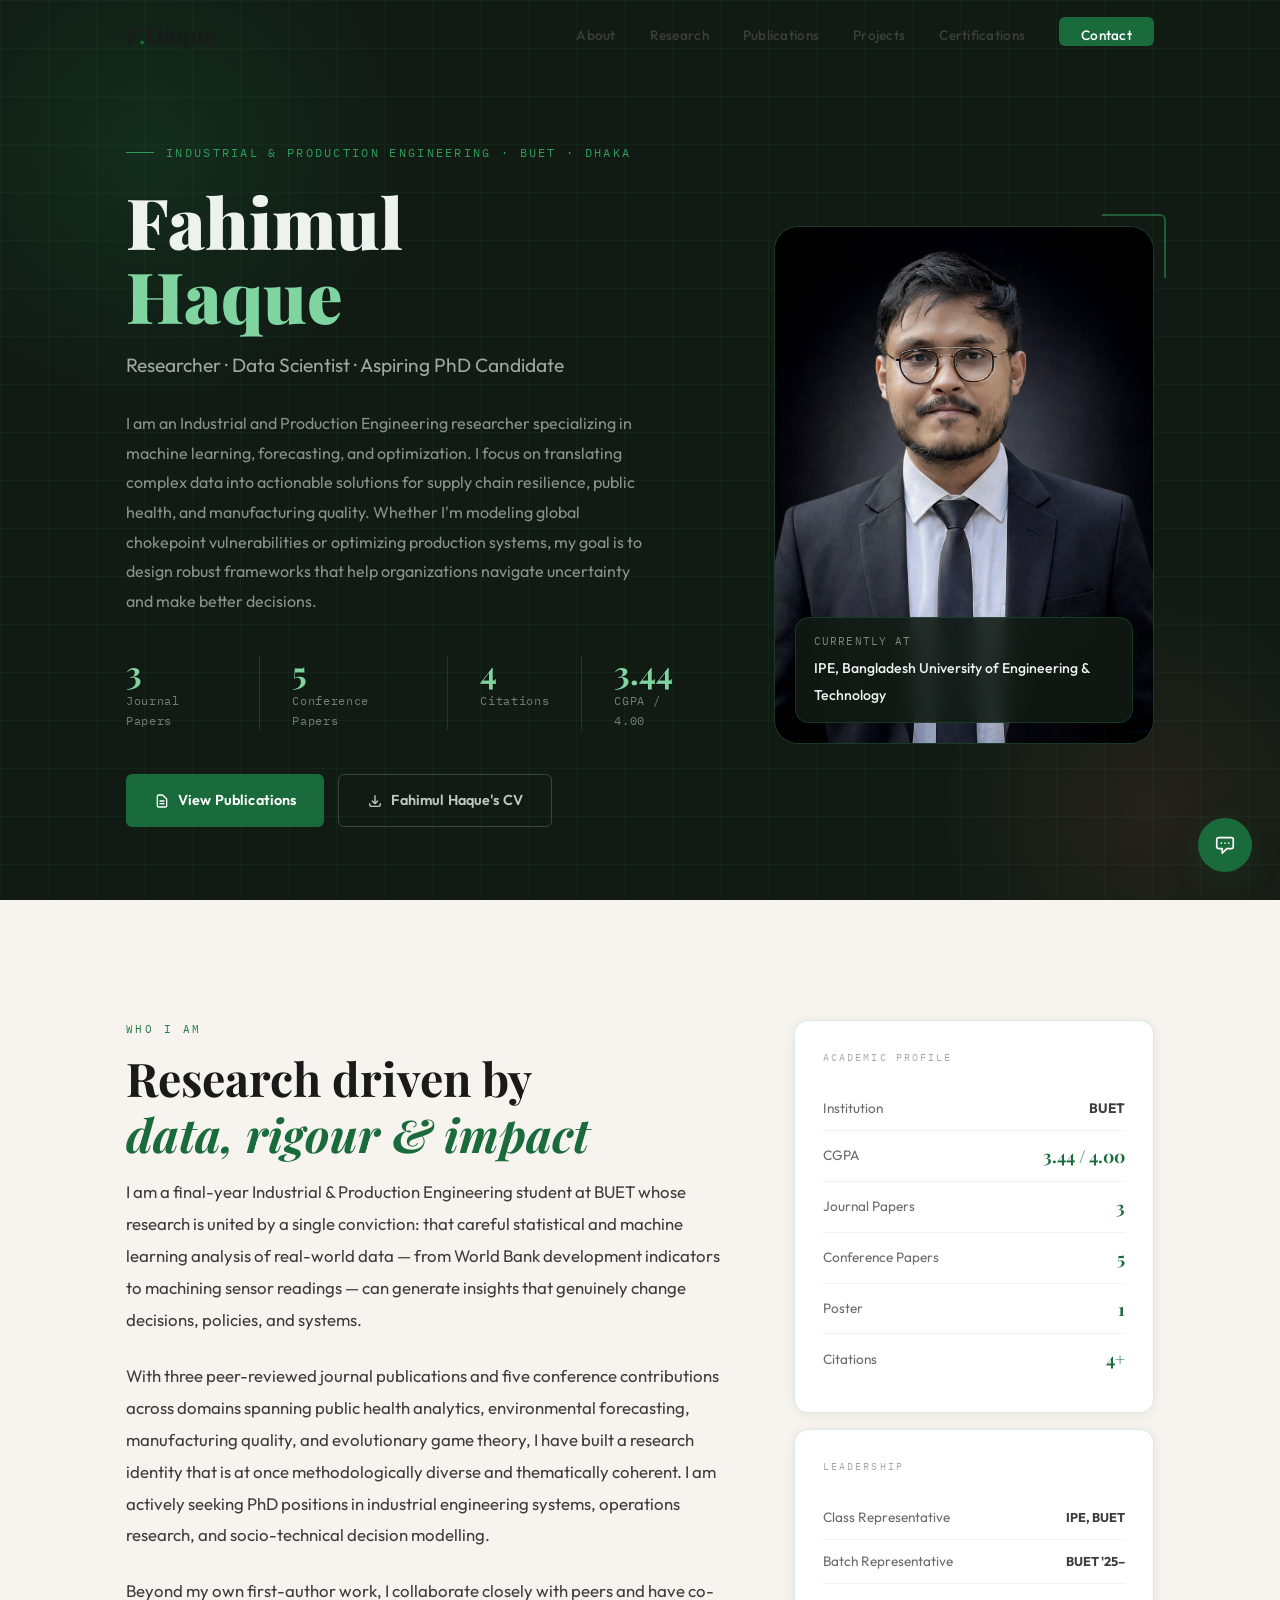
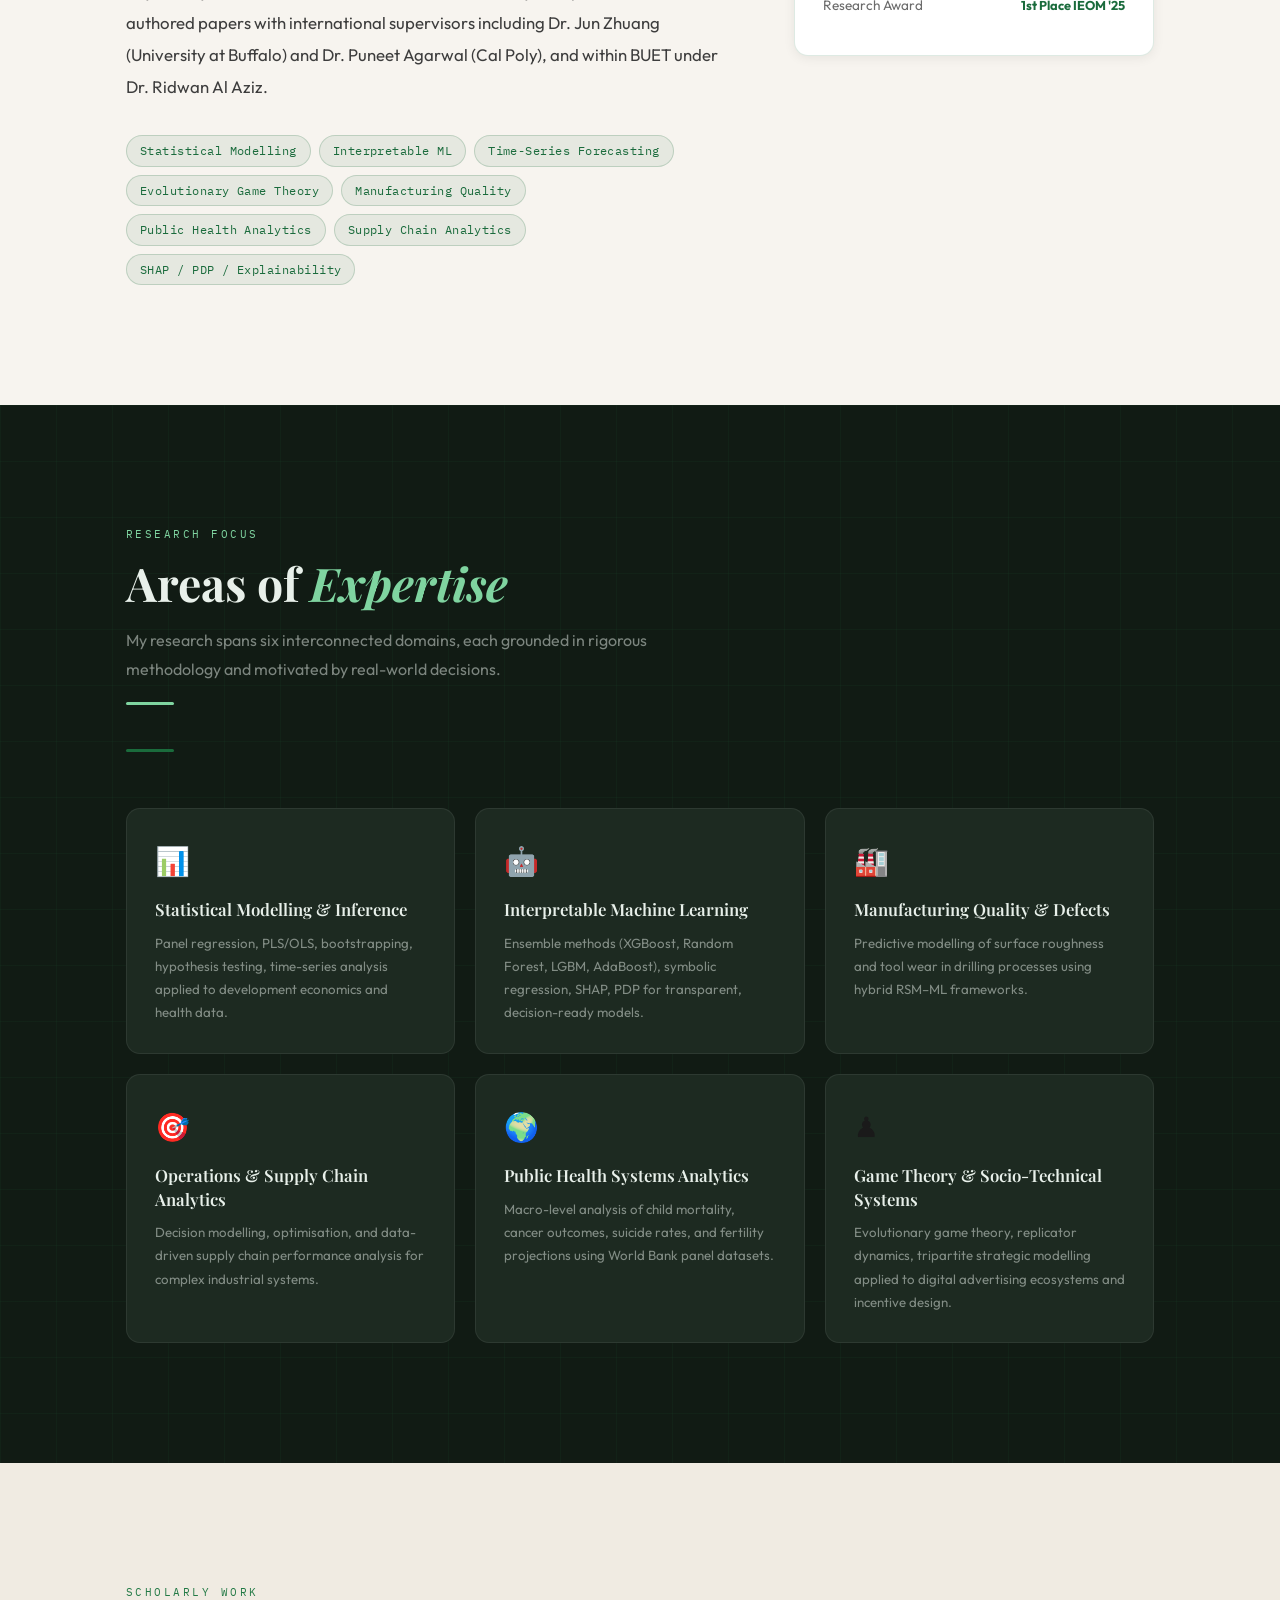
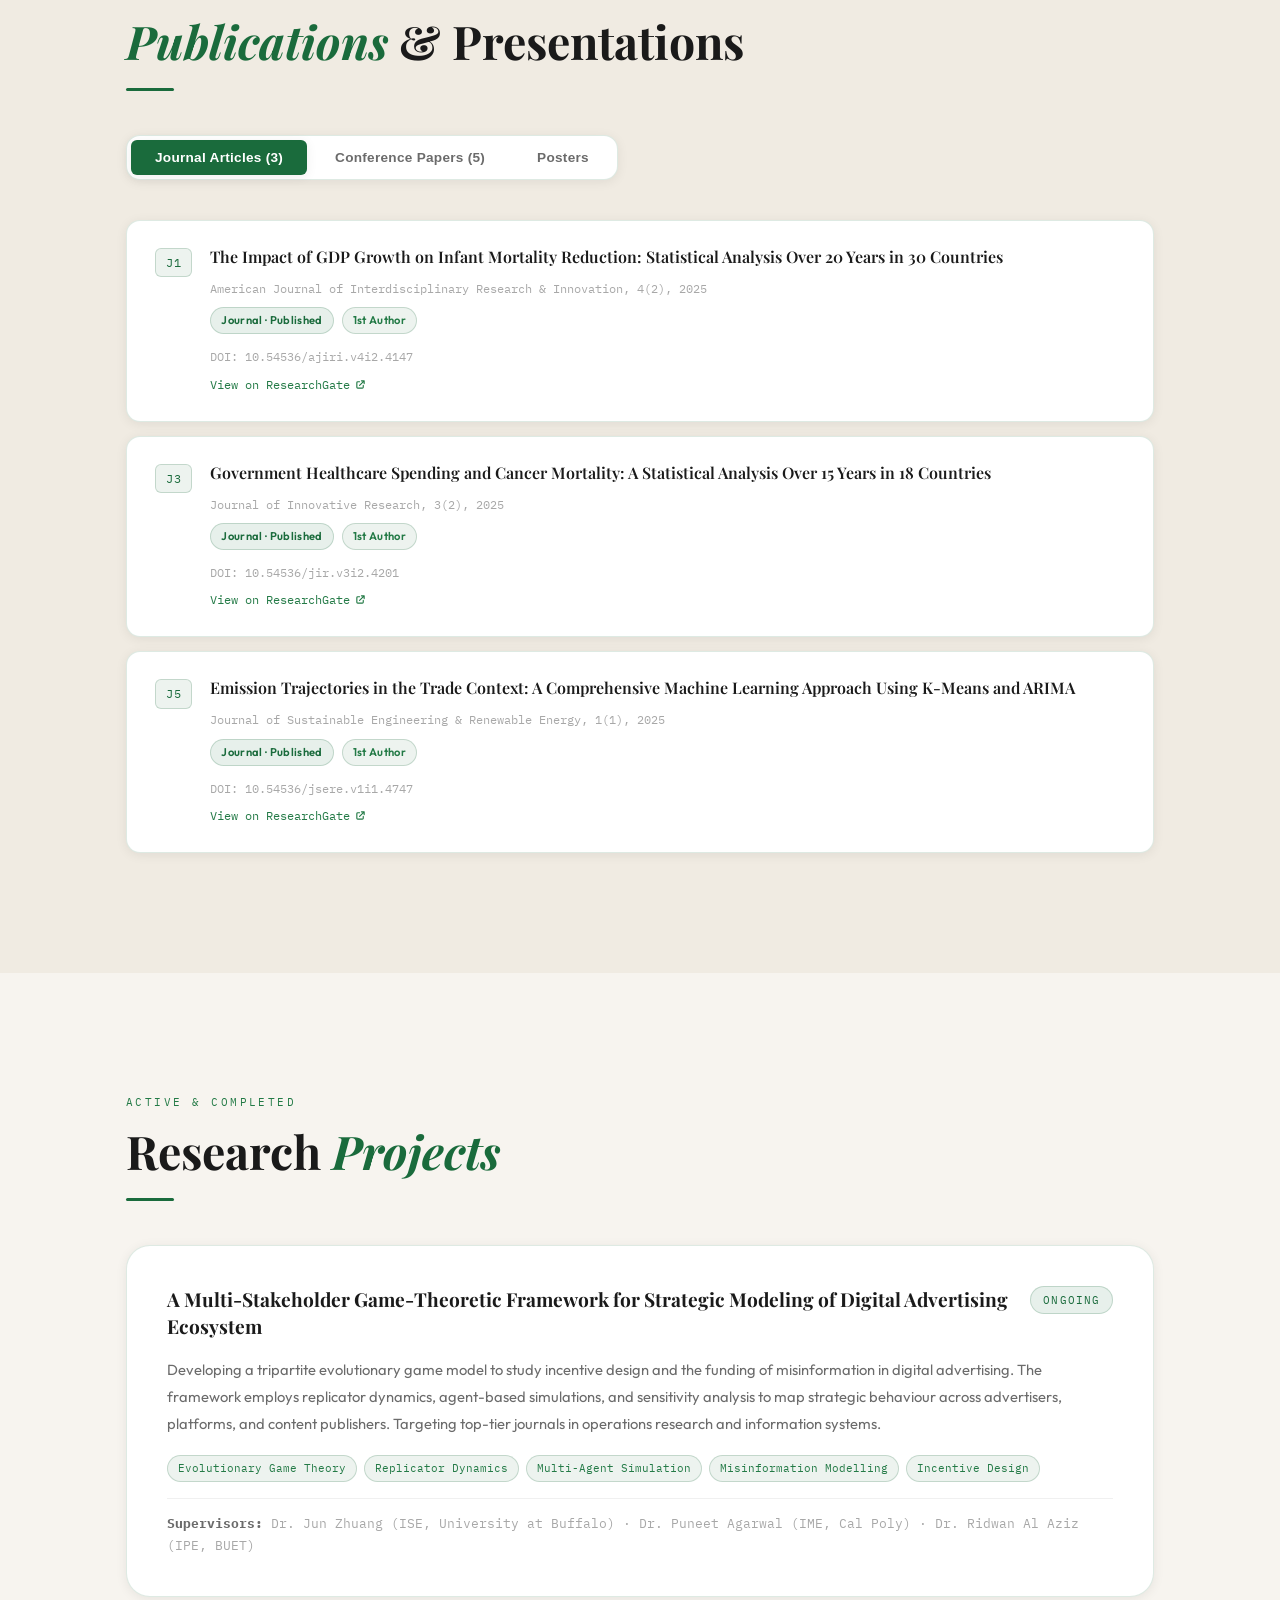
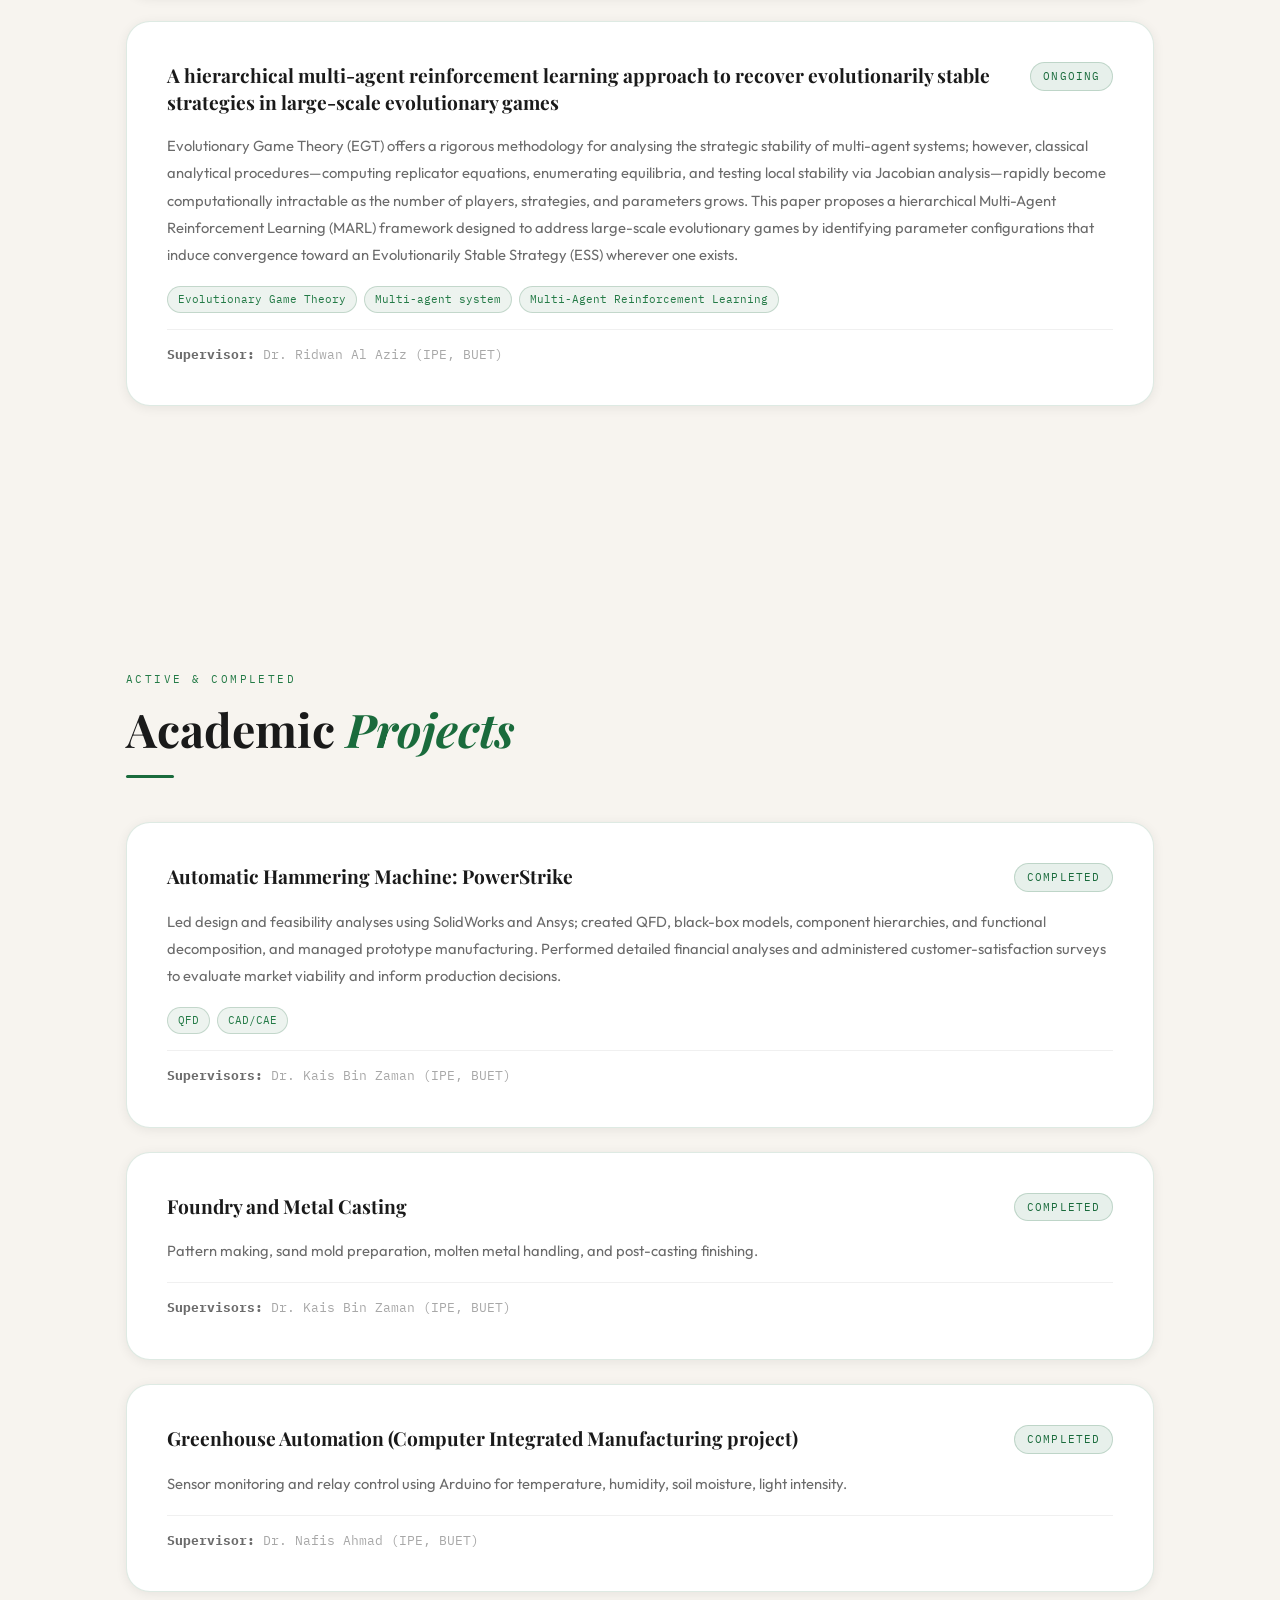
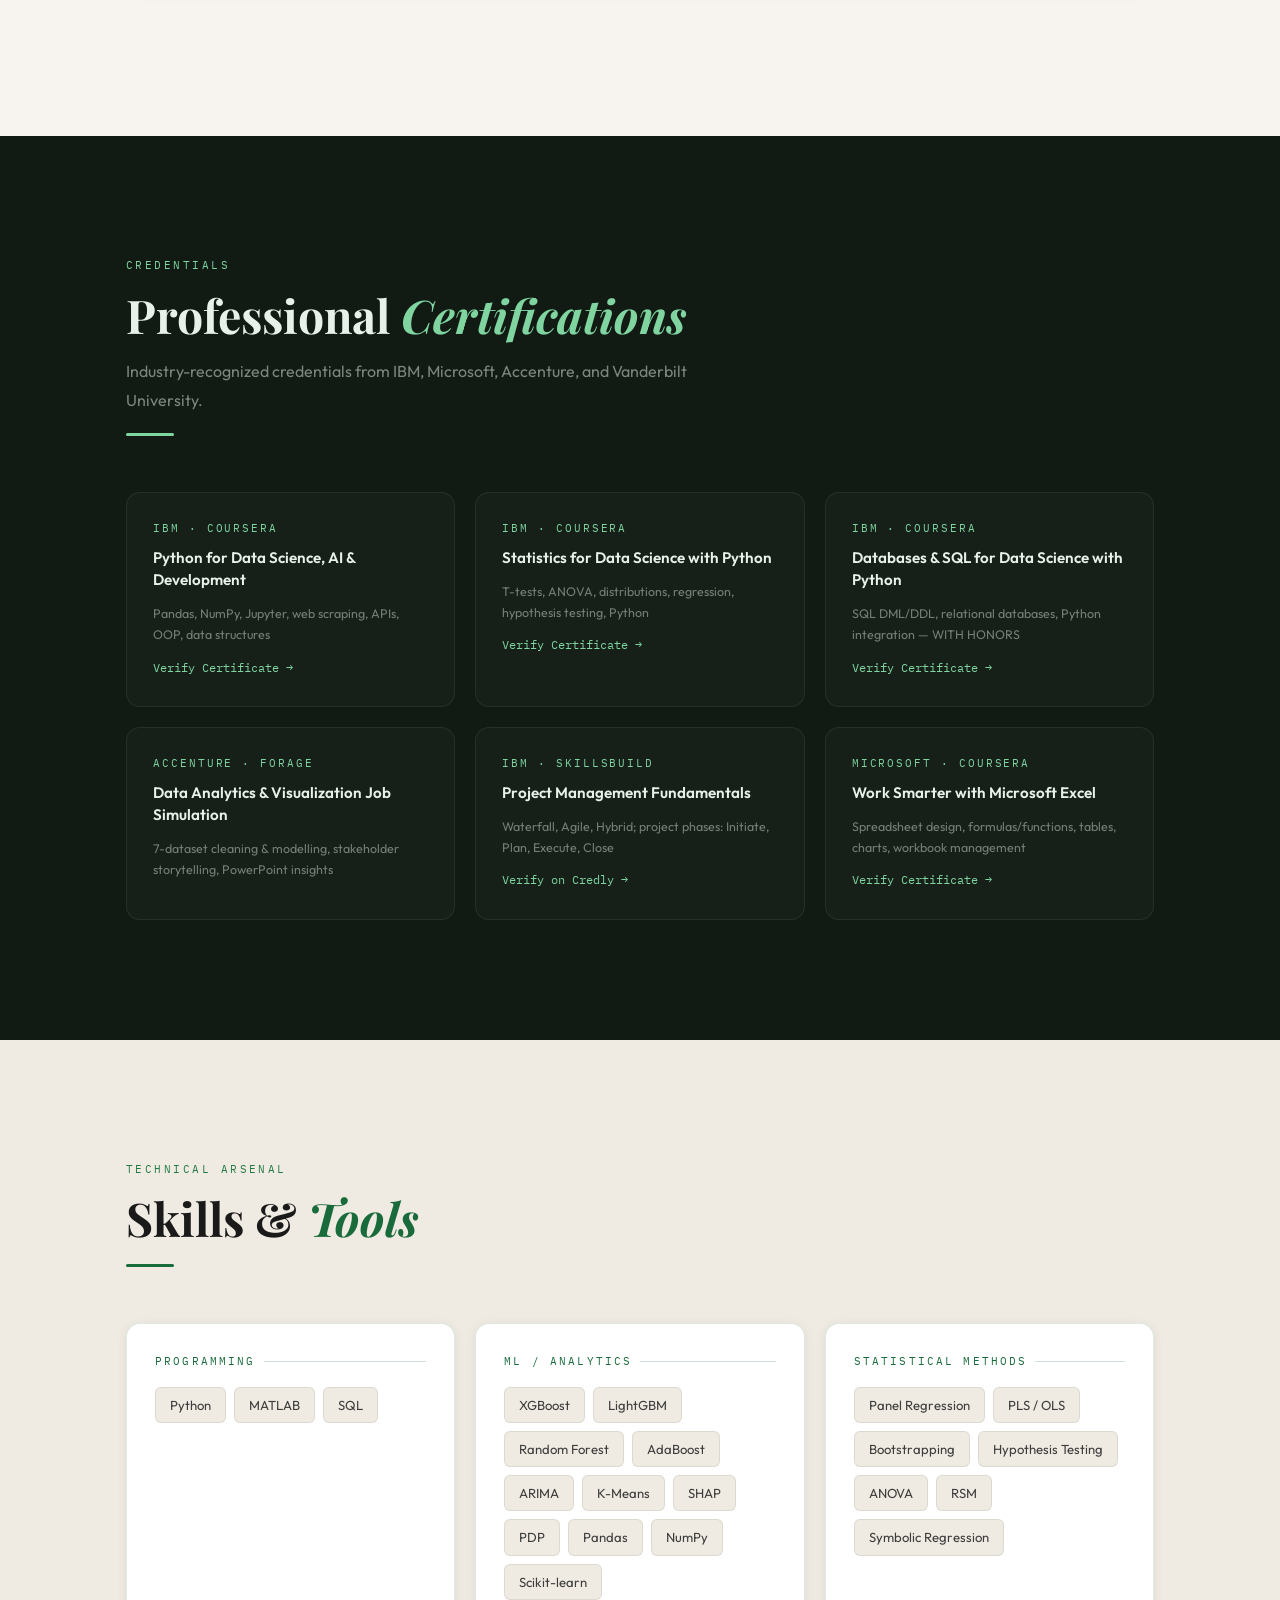
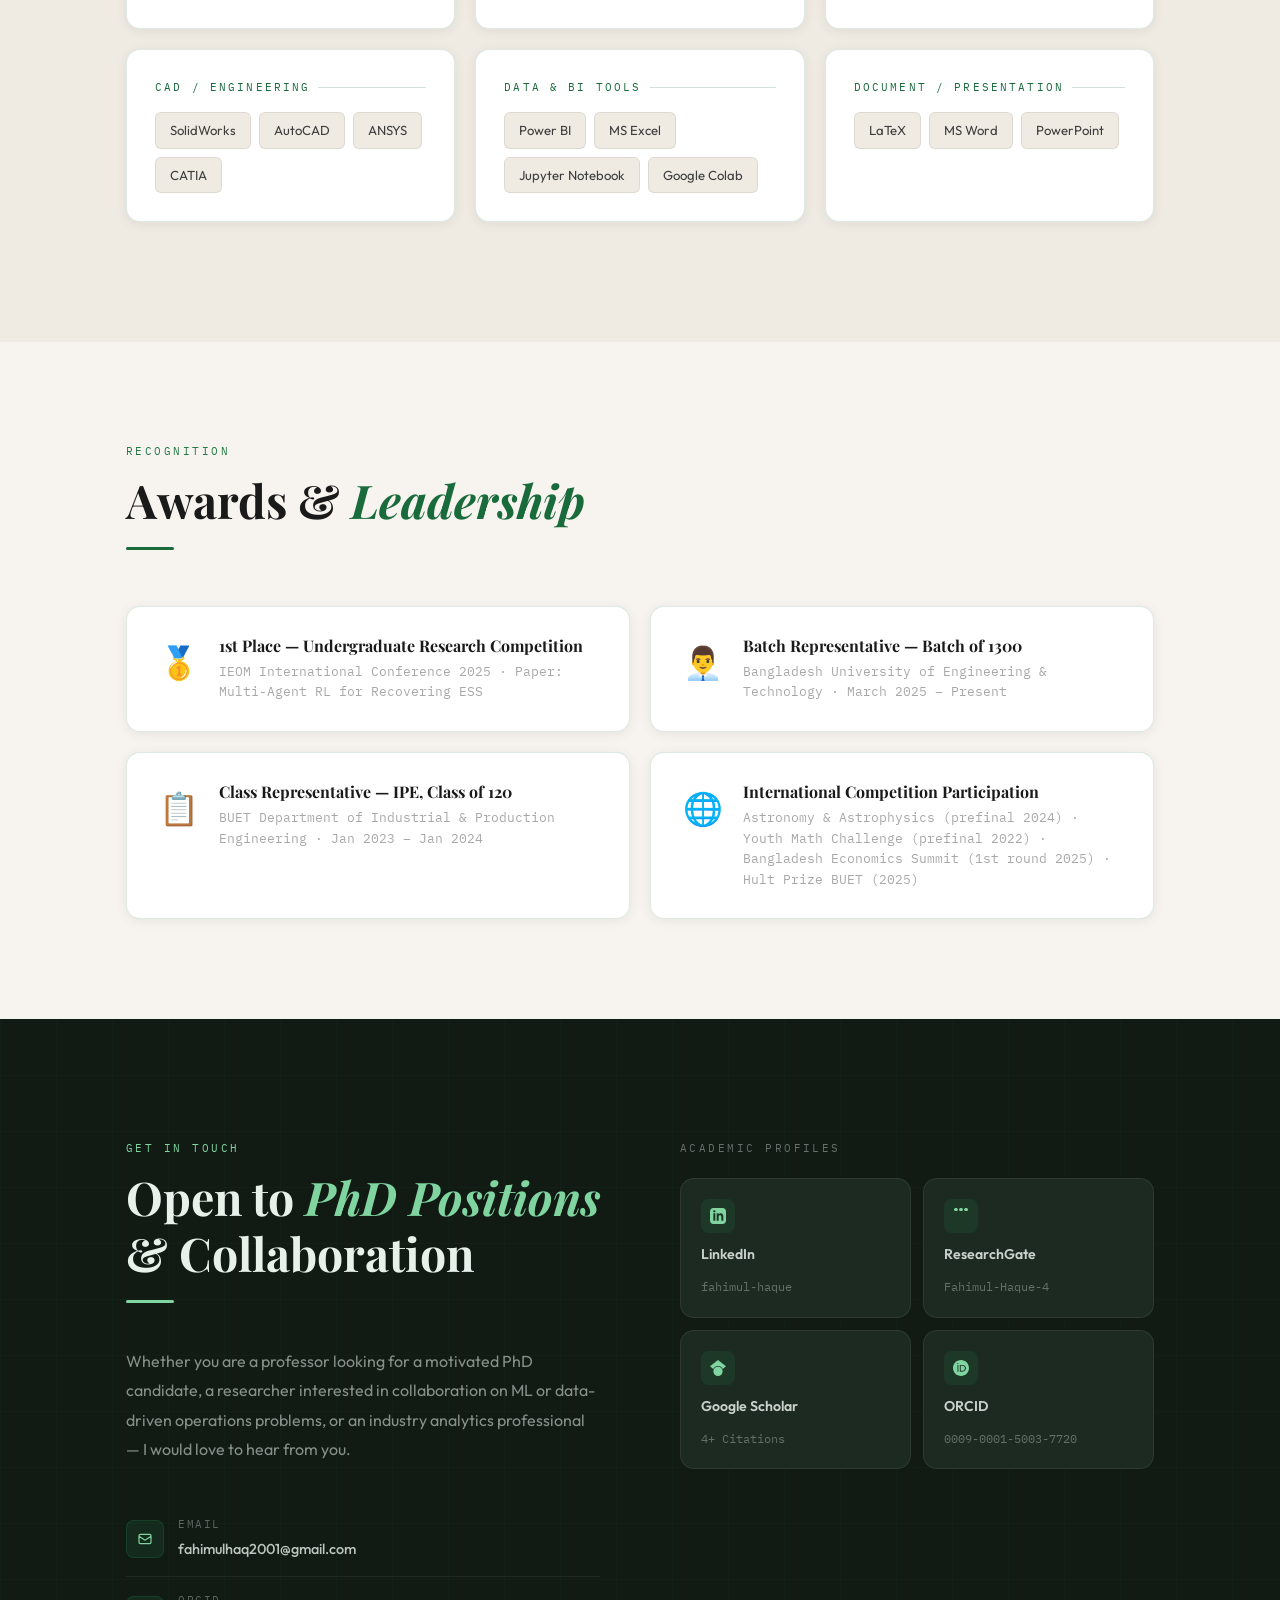
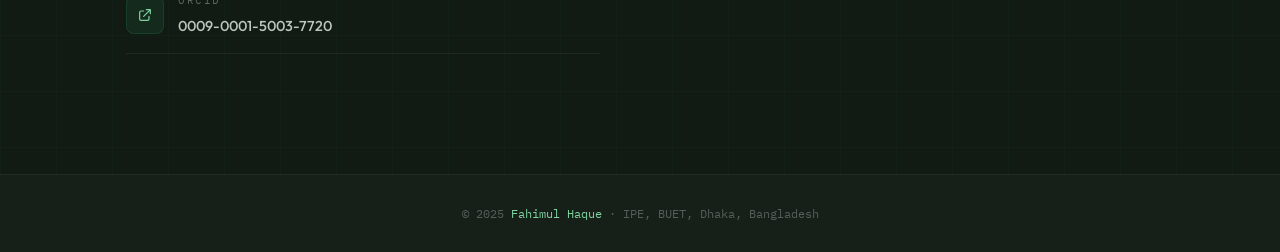
==== commit 6fc86382: "Update index.html" ====
--- a/fahimul-portfolio/index.html
+++ b/fahimul-portfolio/index.html
@@ -111,8 +111,6 @@
       <div class="about-body">
         <span class="section-label reveal">Who I Am</span>
         <h2 class="section-title reveal reveal-delay-1">Research driven by<br /><em>data, rigour &amp; impact</em></h2>
-        <div class="emerald-rule reveal reveal-delay-2" style="background:#7fd4a0"></div>
-        <div class="emerald-rule reveal reveal-delay-2"></div>
         <p class="about-lead reveal reveal-delay-2">
           I am a final-year Industrial &amp; Production Engineering student at BUET whose research
           is united by a single conviction: that careful statistical and machine learning analysis
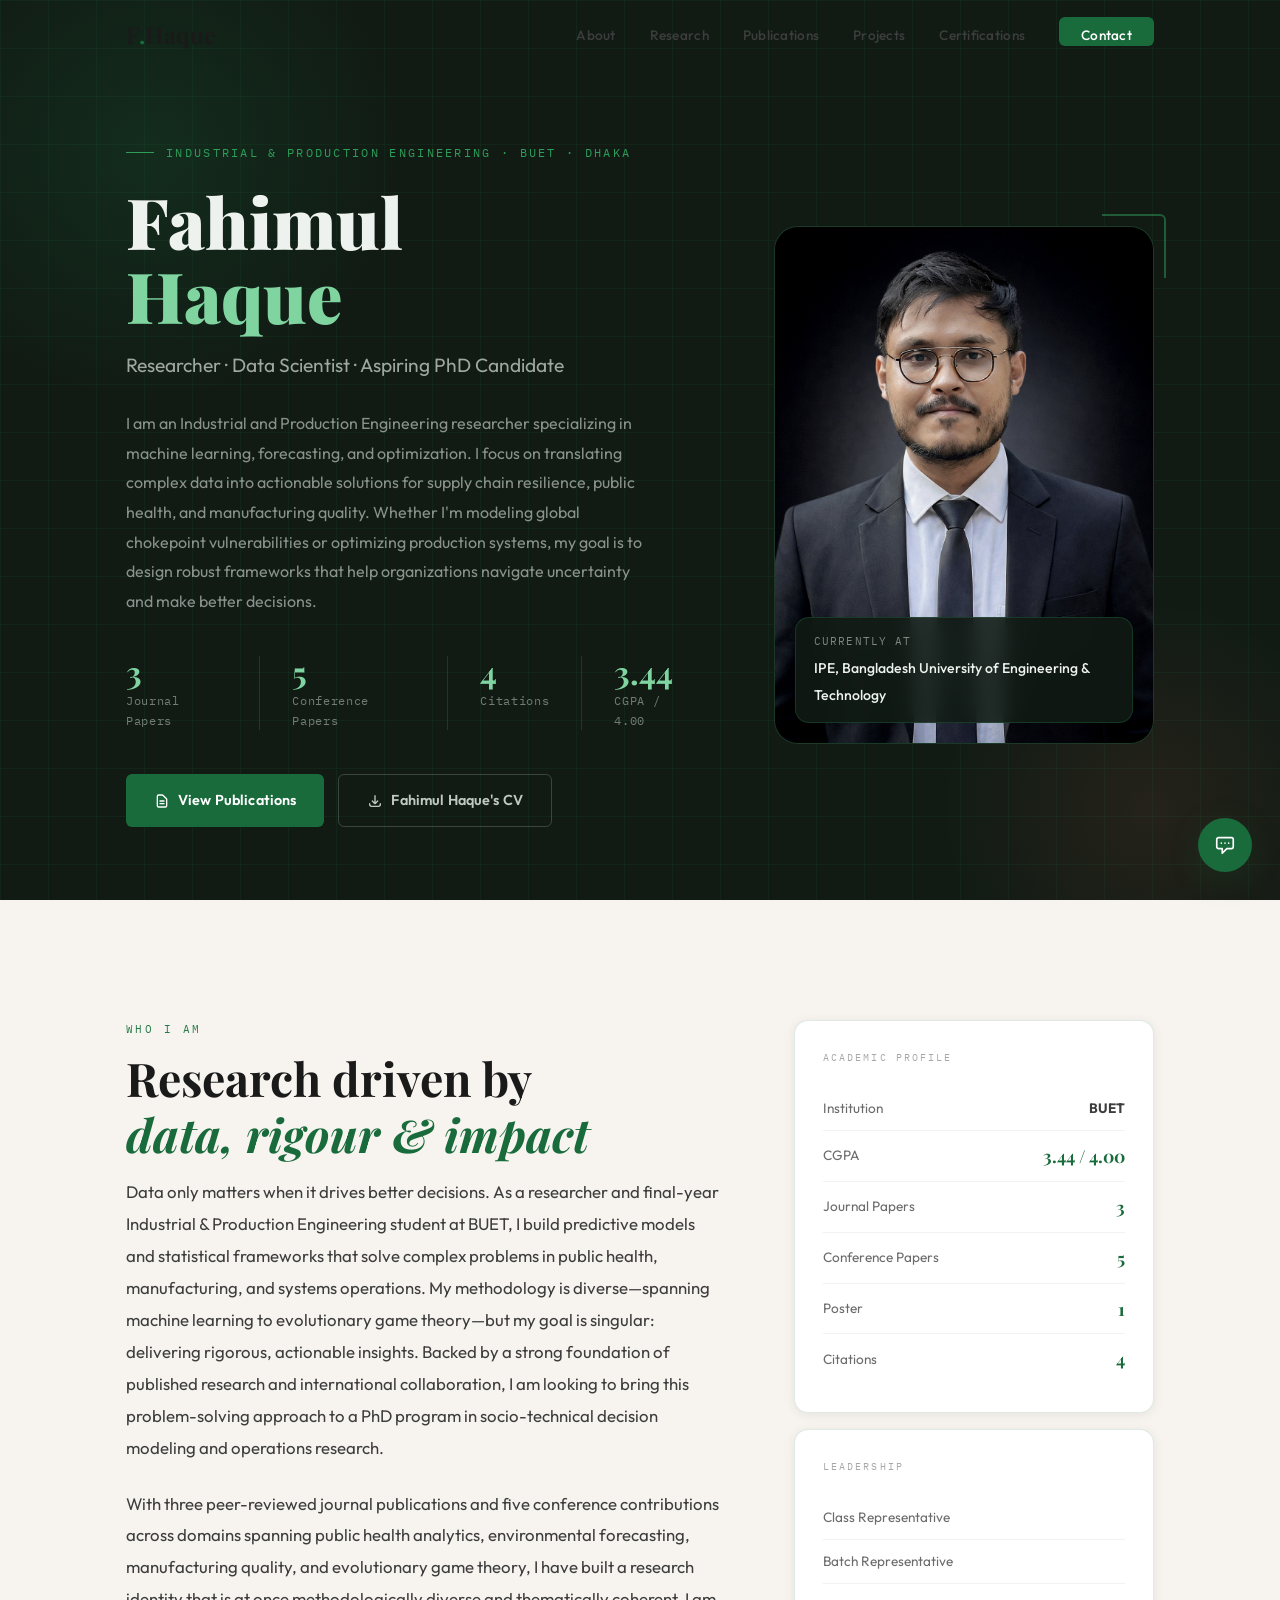
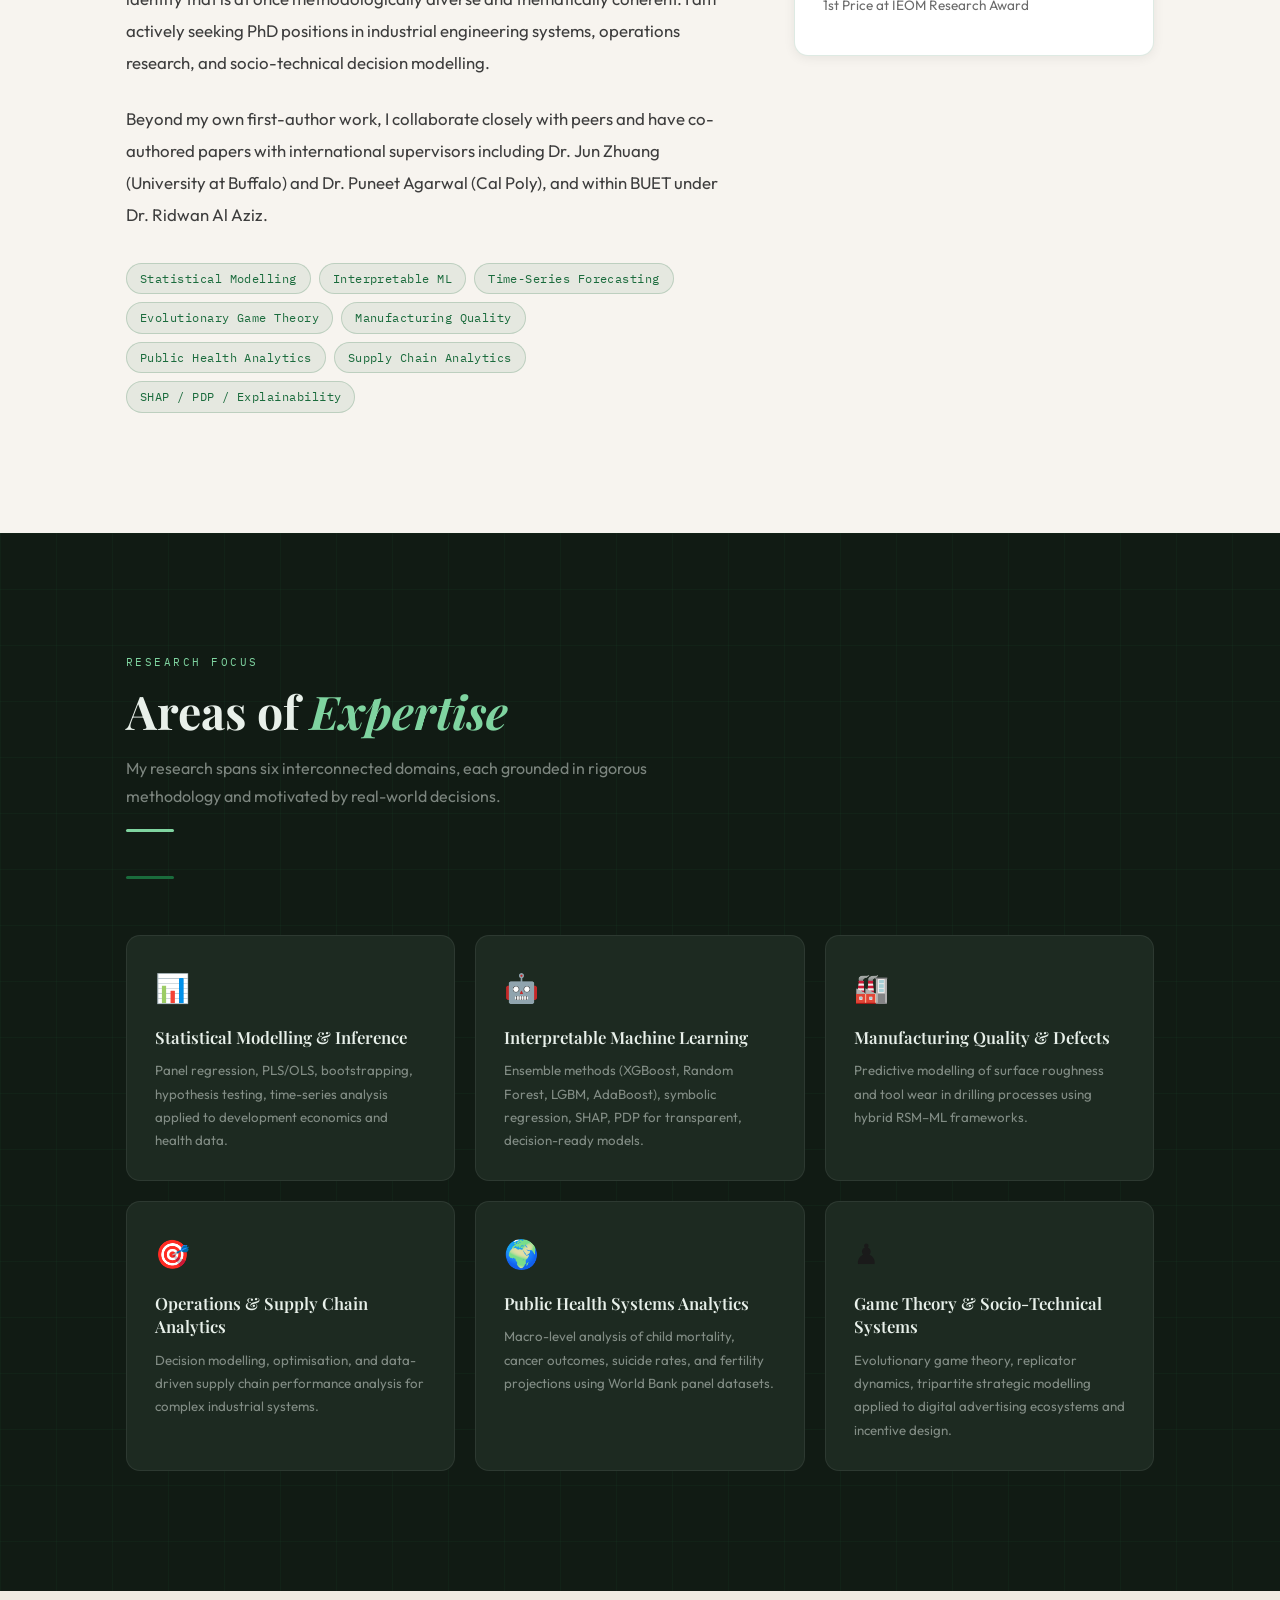
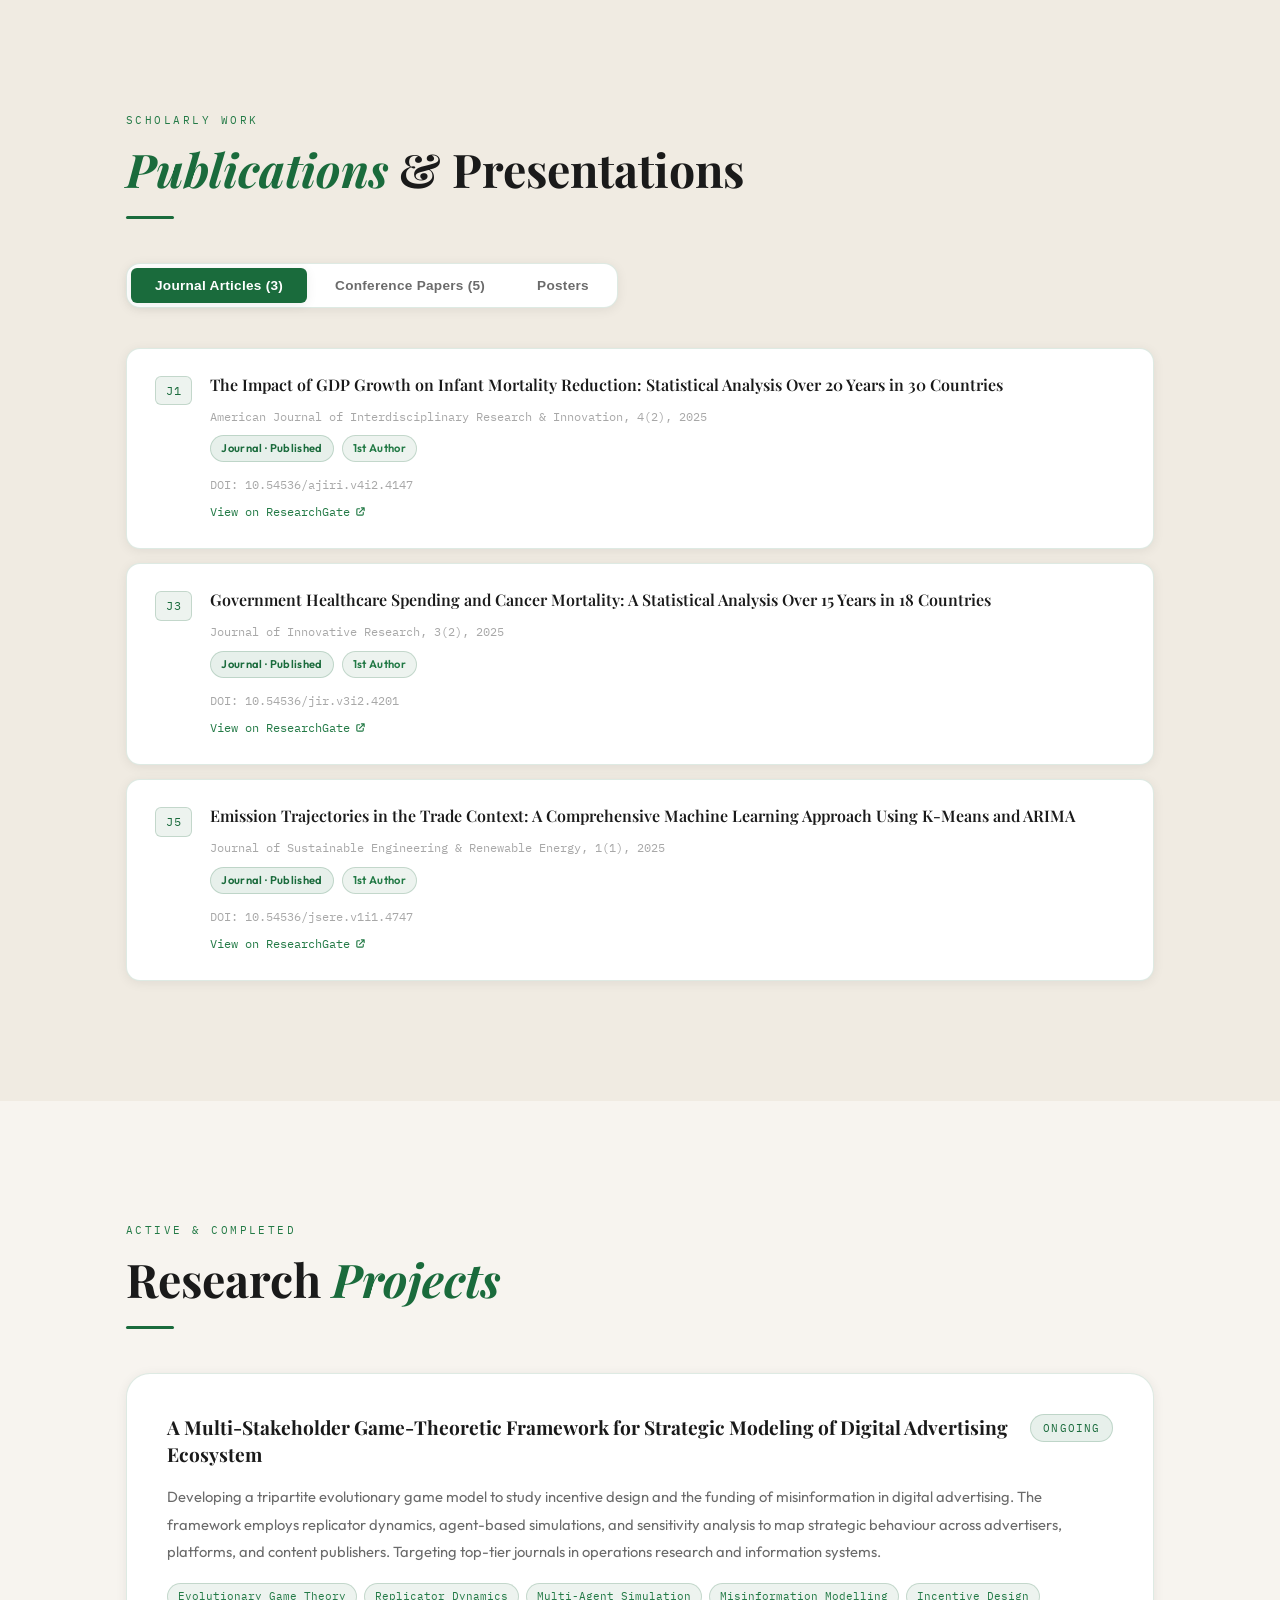
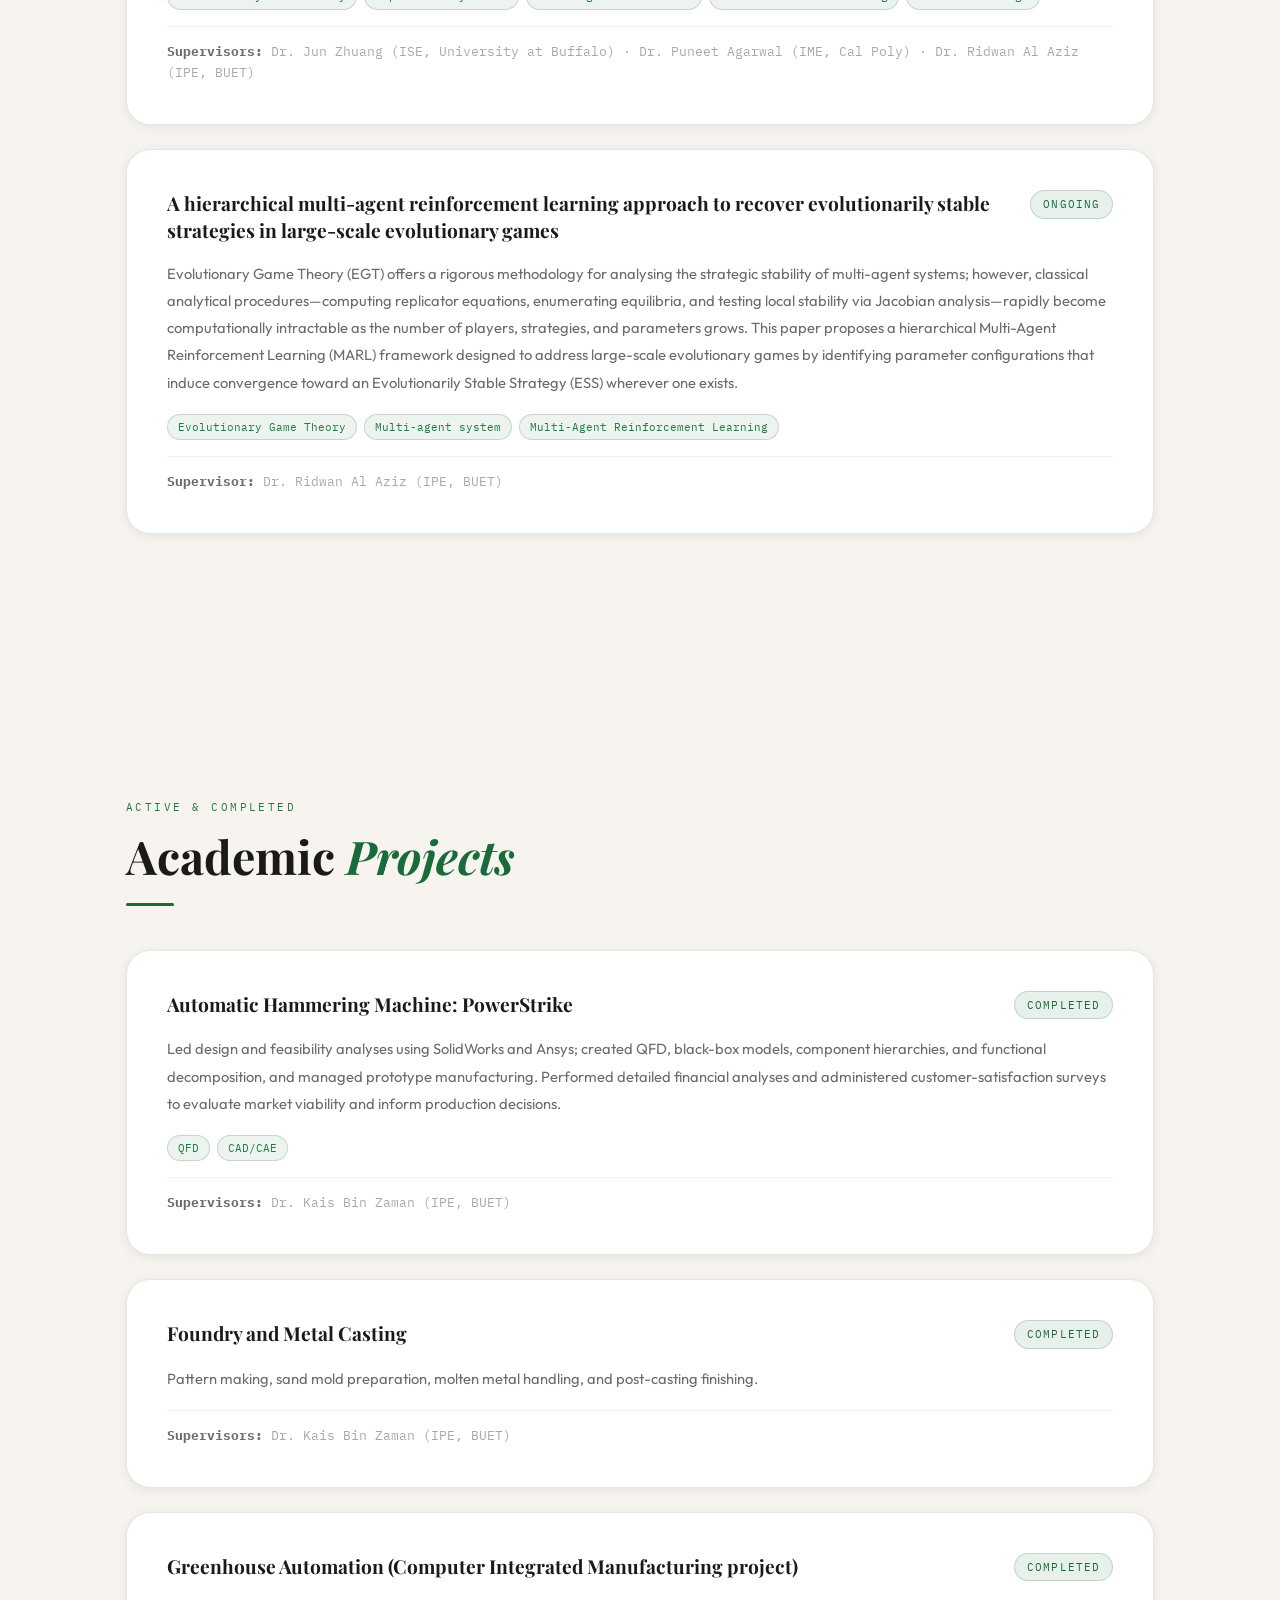
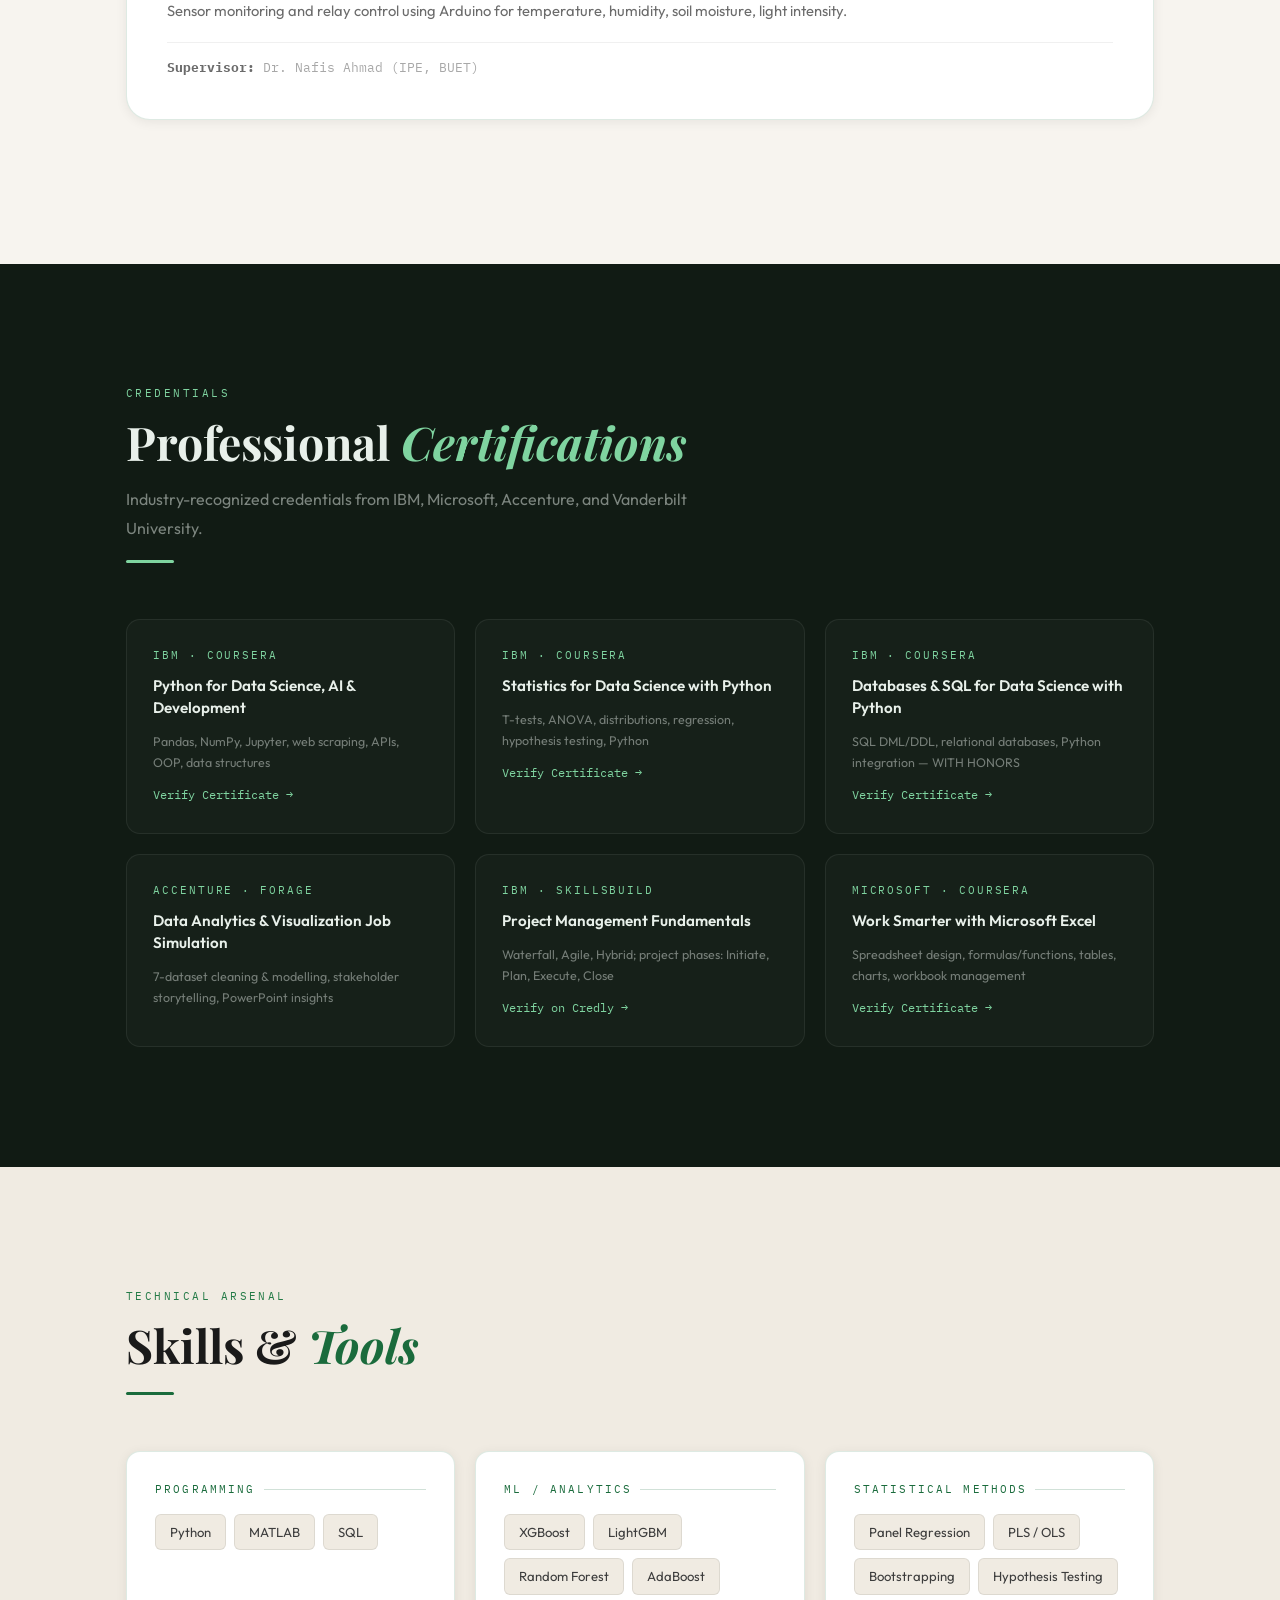
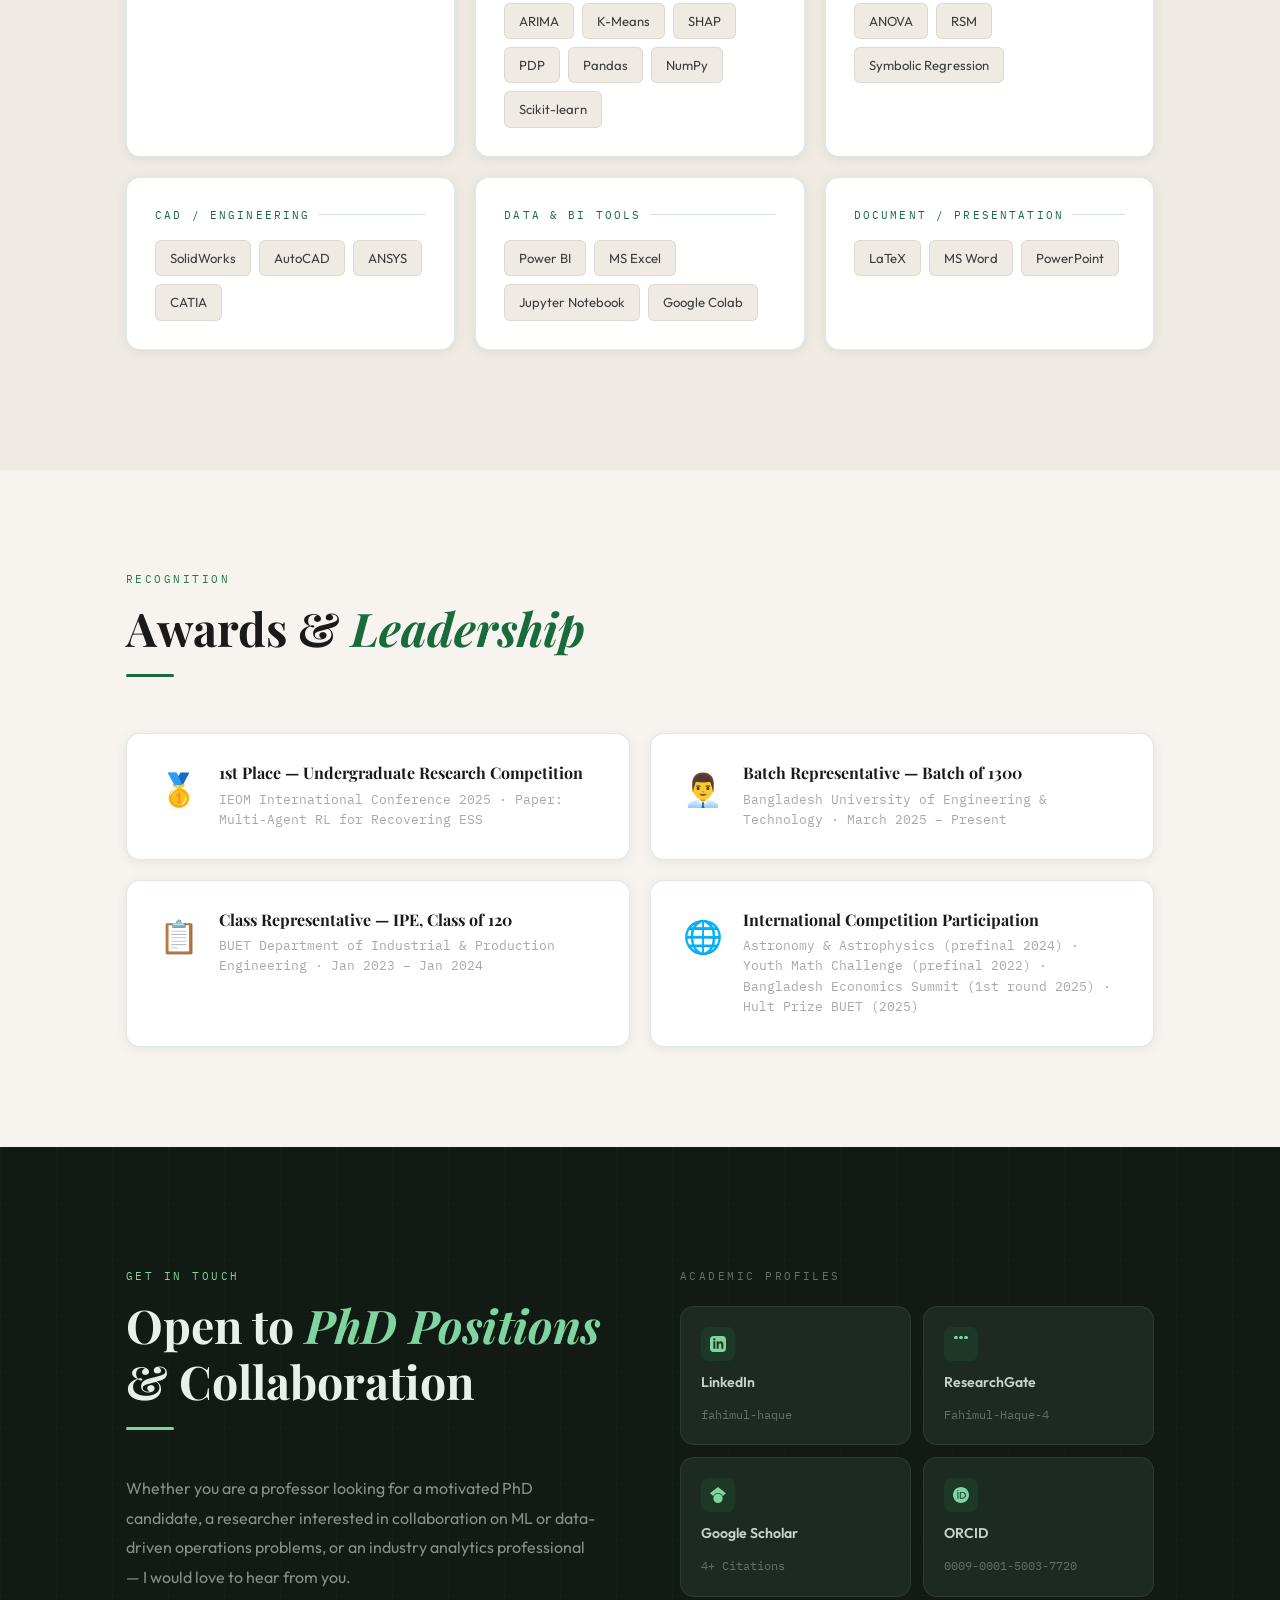
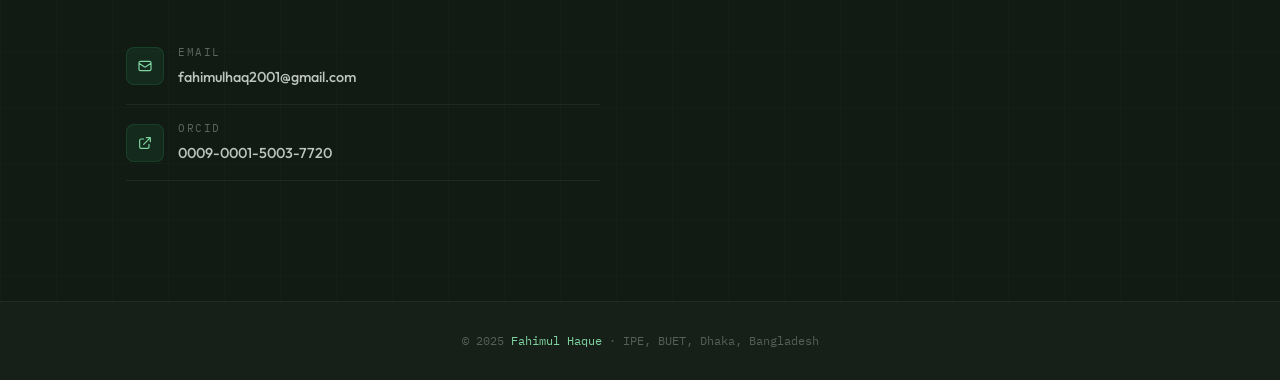
==== commit 6f62e67b: "Update index.html" ====
--- a/fahimul-portfolio/index.html
+++ b/fahimul-portfolio/index.html
@@ -112,10 +112,9 @@
         <span class="section-label reveal">Who I Am</span>
         <h2 class="section-title reveal reveal-delay-1">Research driven by<br /><em>data, rigour &amp; impact</em></h2>
         <p class="about-lead reveal reveal-delay-2">
-          I am a final-year Industrial &amp; Production Engineering student at BUET whose research
-          is united by a single conviction: that careful statistical and machine learning analysis
-          of real-world data — from World Bank development indicators to machining sensor readings —
-          can generate insights that genuinely change decisions, policies, and systems.
+          Data only matters when it drives better decisions. As a researcher and final-year Industrial & Production Engineering student at BUET, I build predictive models and statistical 
+          frameworks that solve complex problems in public health, manufacturing, and systems operations. My methodology is diverse—spanning machine learning to evolutionary game theory—but my goal is singular: delivering rigorous, actionable insights. 
+          Backed by a strong foundation of published research and international collaboration, I am looking to bring this problem-solving approach to a PhD program in socio-technical decision modeling and operations research.
         </p>
         <p class="about-lead reveal reveal-delay-3">
           With three peer-reviewed journal publications and five conference contributions across
@@ -167,26 +166,25 @@
           </div>
           <div class="stat-row">
             <span class="stat-row-label">Citations</span>
-            <span class="stat-row-value">4+</span>
+            <span class="stat-row-value">4</span>
           </div>
         </div>
         <div class="stat-box" style="margin-top:0">
           <p class="stat-box-title">Leadership</p>
           <div class="stat-row">
             <span class="stat-row-label">Class Representative</span>
-            <span class="stat-row-value" style="font-size:0.8rem;font-family:var(--font-body);color:var(--ink-mid)">IPE, BUET</span>
+            <span class="stat-row-value" style="font-size:0.8rem;font-family:var(--font-body);color:var(--ink-mid)"></span>
           </div>
           <div class="stat-row">
             <span class="stat-row-label">Batch Representative</span>
-            <span class="stat-row-value" style="font-size:0.8rem;font-family:var(--font-body);color:var(--ink-mid)">BUET '25–</span>
+            <span class="stat-row-value" style="font-size:0.8rem;font-family:var(--font-body);color:var(--ink-mid)"></span>
           </div>
           <div class="stat-row">
-            <span class="stat-row-label">Research Award</span>
-            <span class="stat-row-value" style="font-size:0.8rem;font-family:var(--font-body);color:var(--emerald)">1st Place IEOM '25</span>
-          </div>
-        </div>
-      </div>
-
+            <span class="stat-row-label">1st Price at IEOM Research Award</span>
+            <span class="stat-row-value" style="font-size:0.8rem;font-family:var(--font-body);color:var(--emerald)"></span>
+          </div>
+        </div>
+      </div>
     </div>
   </div>
 </section>
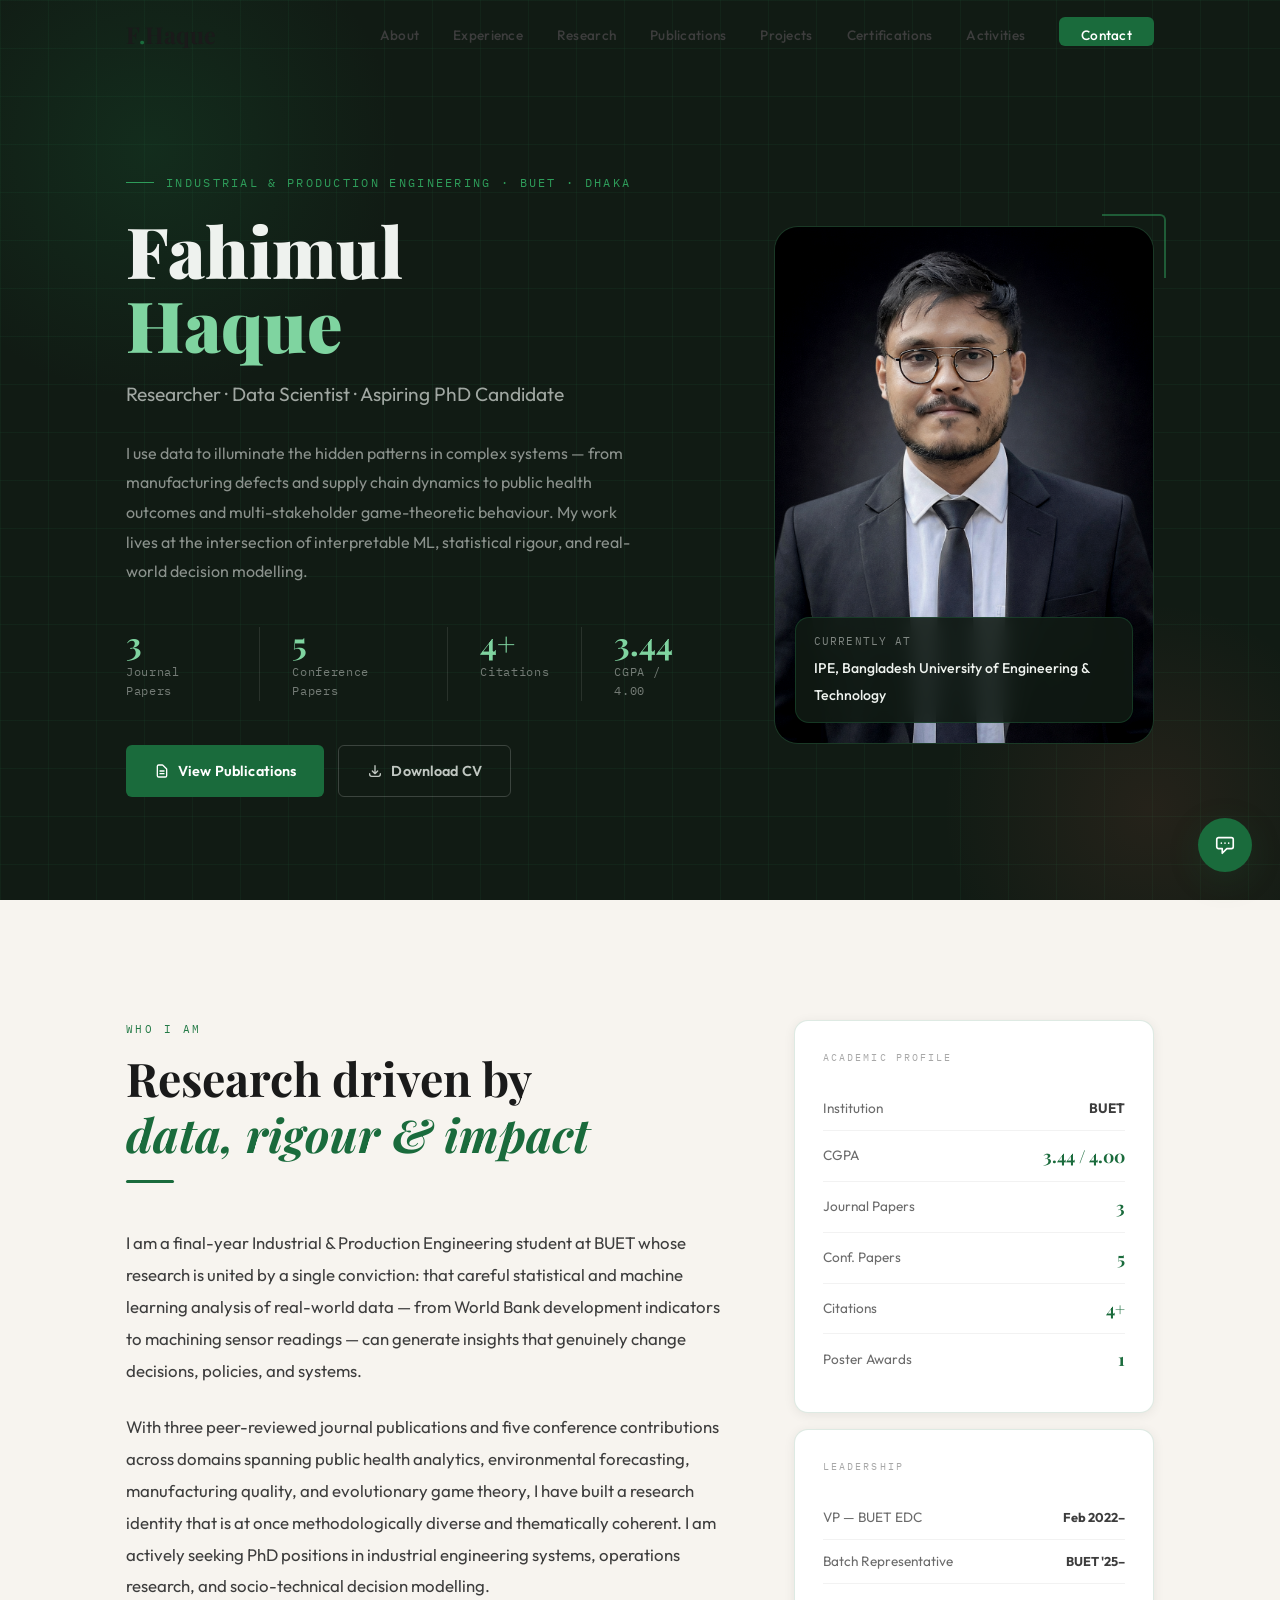
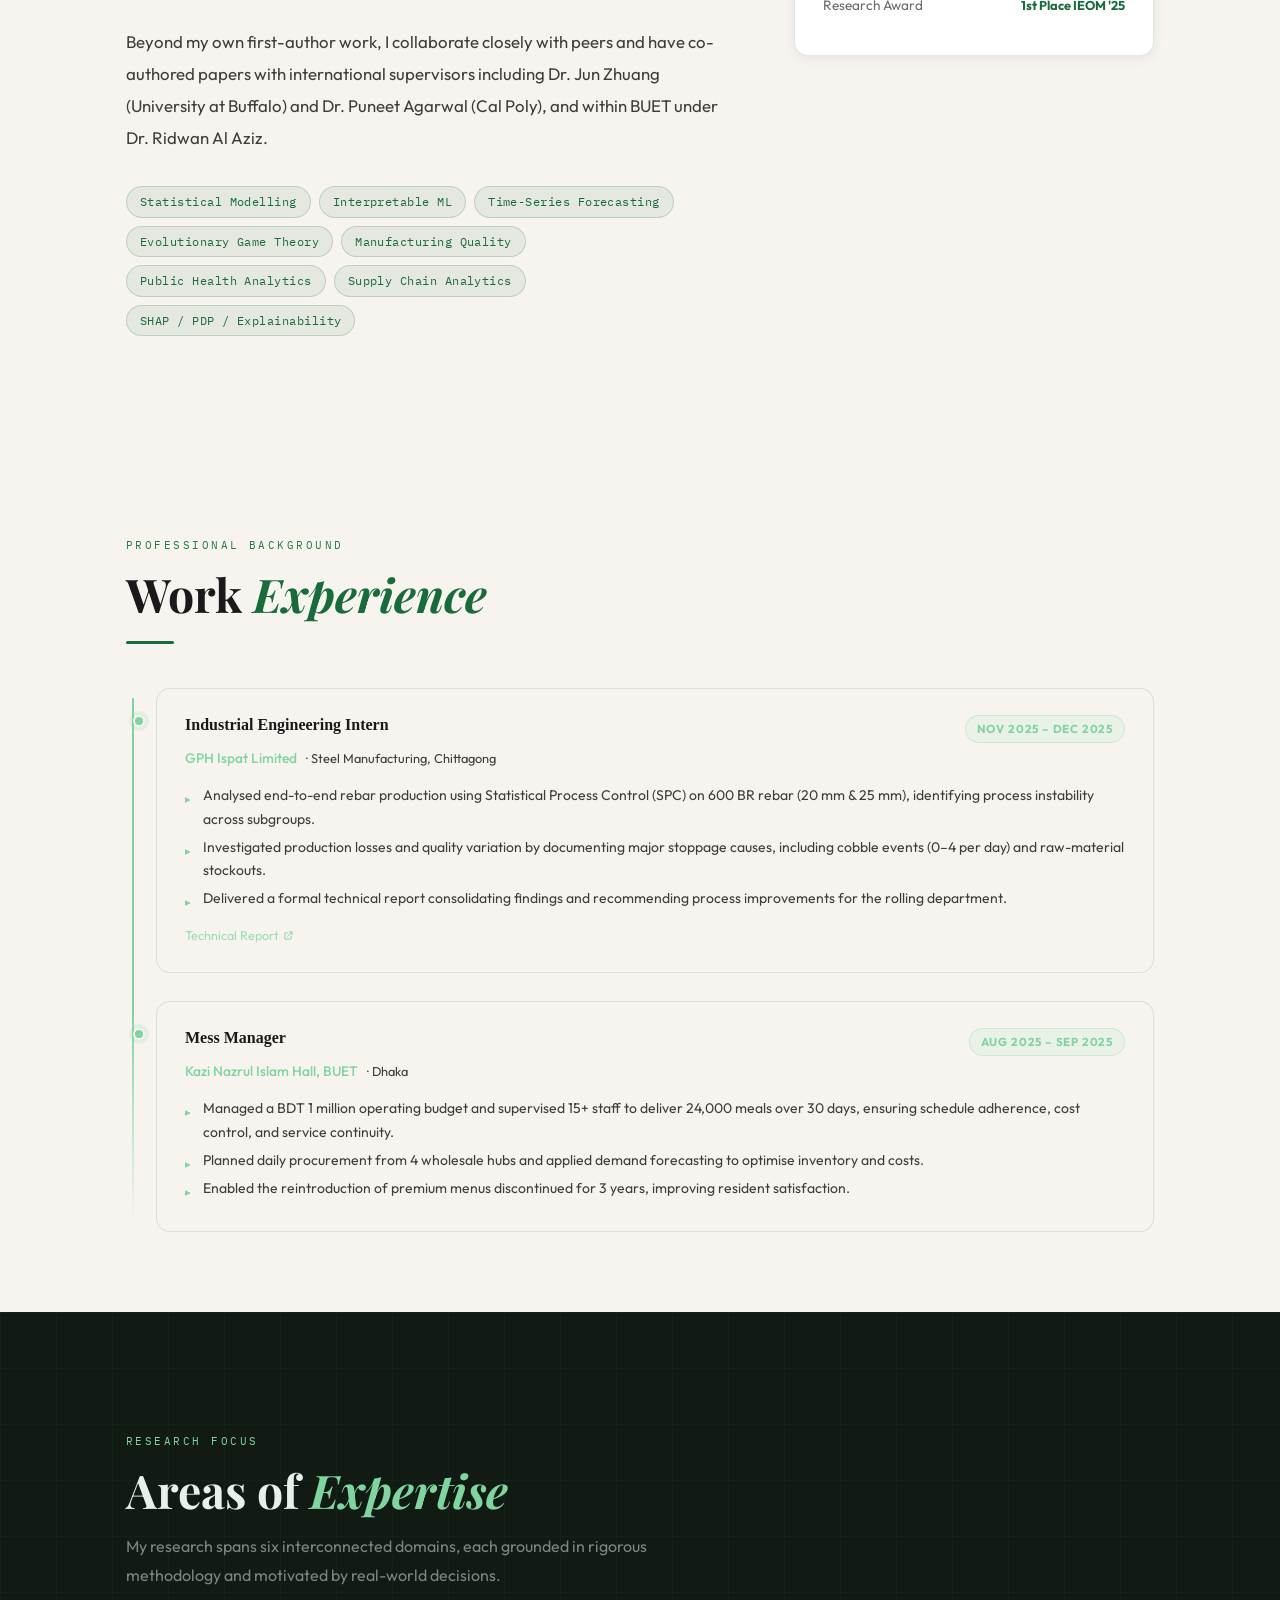
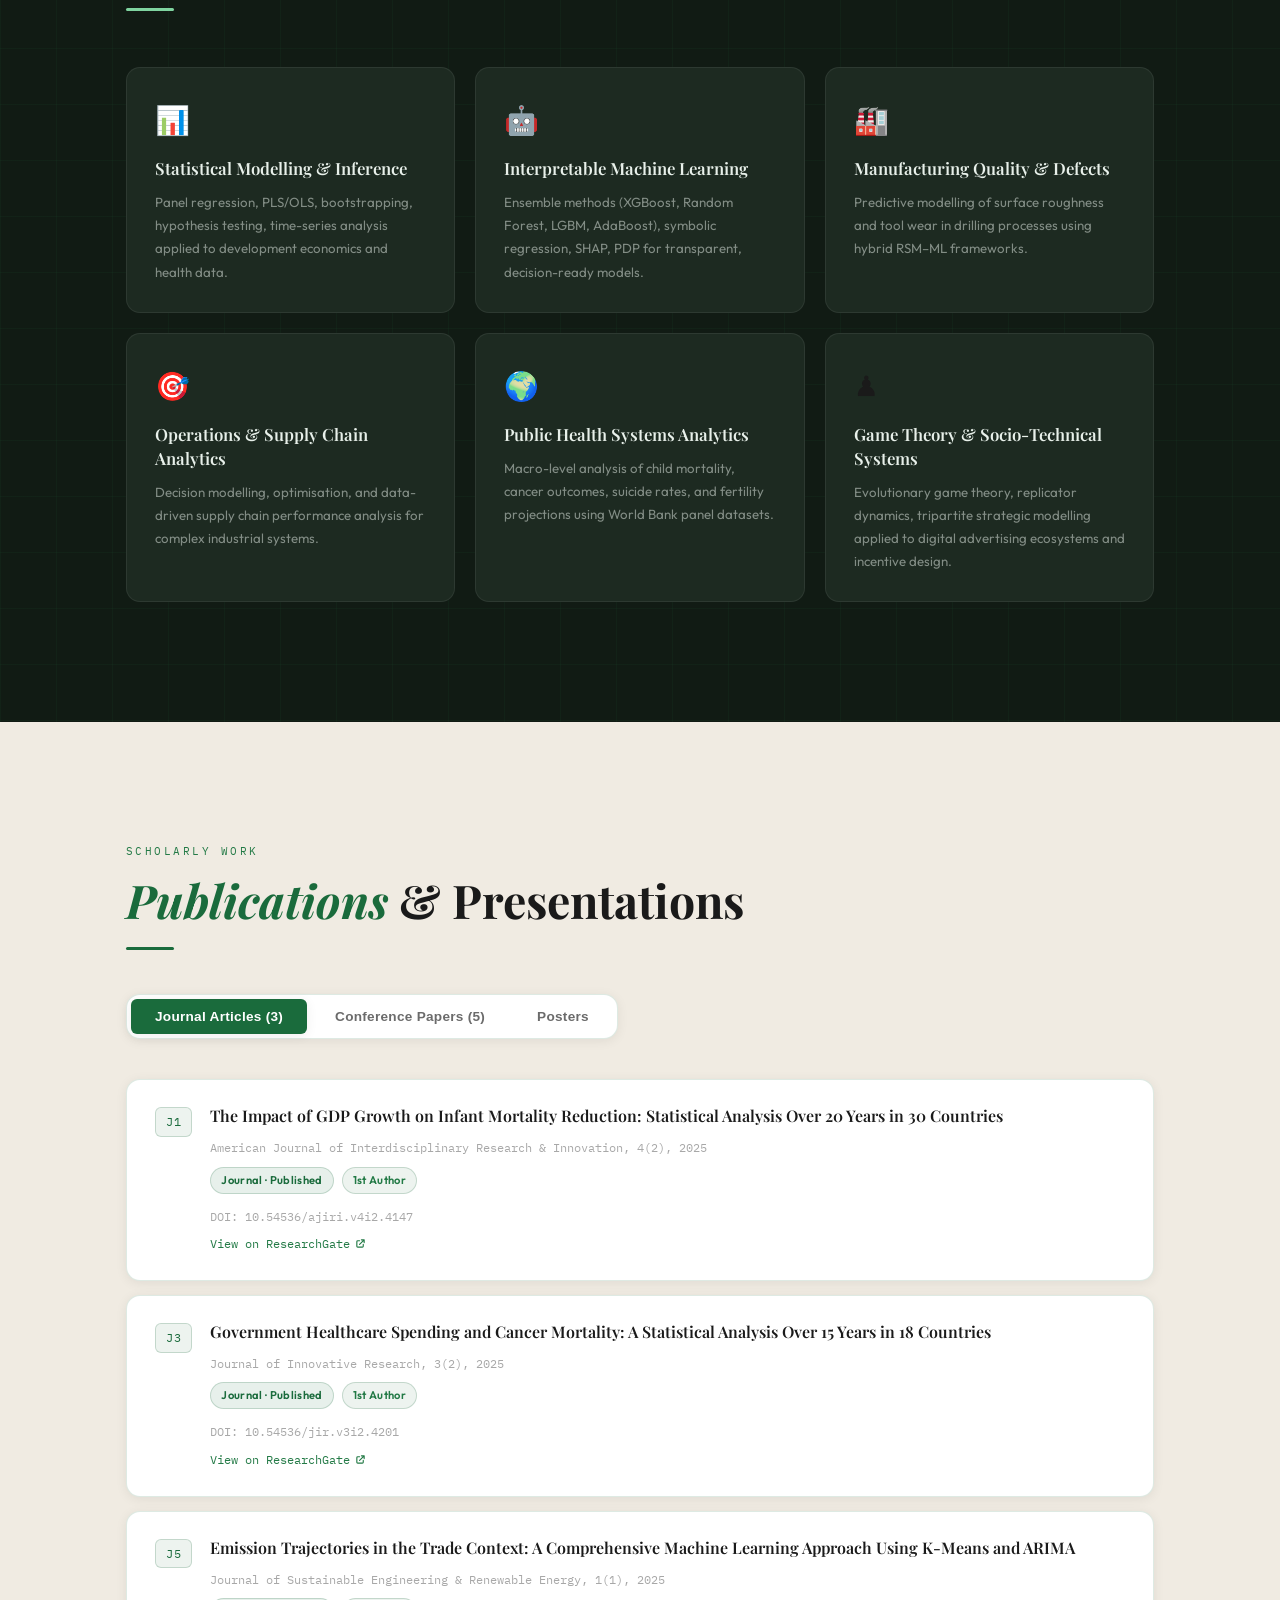
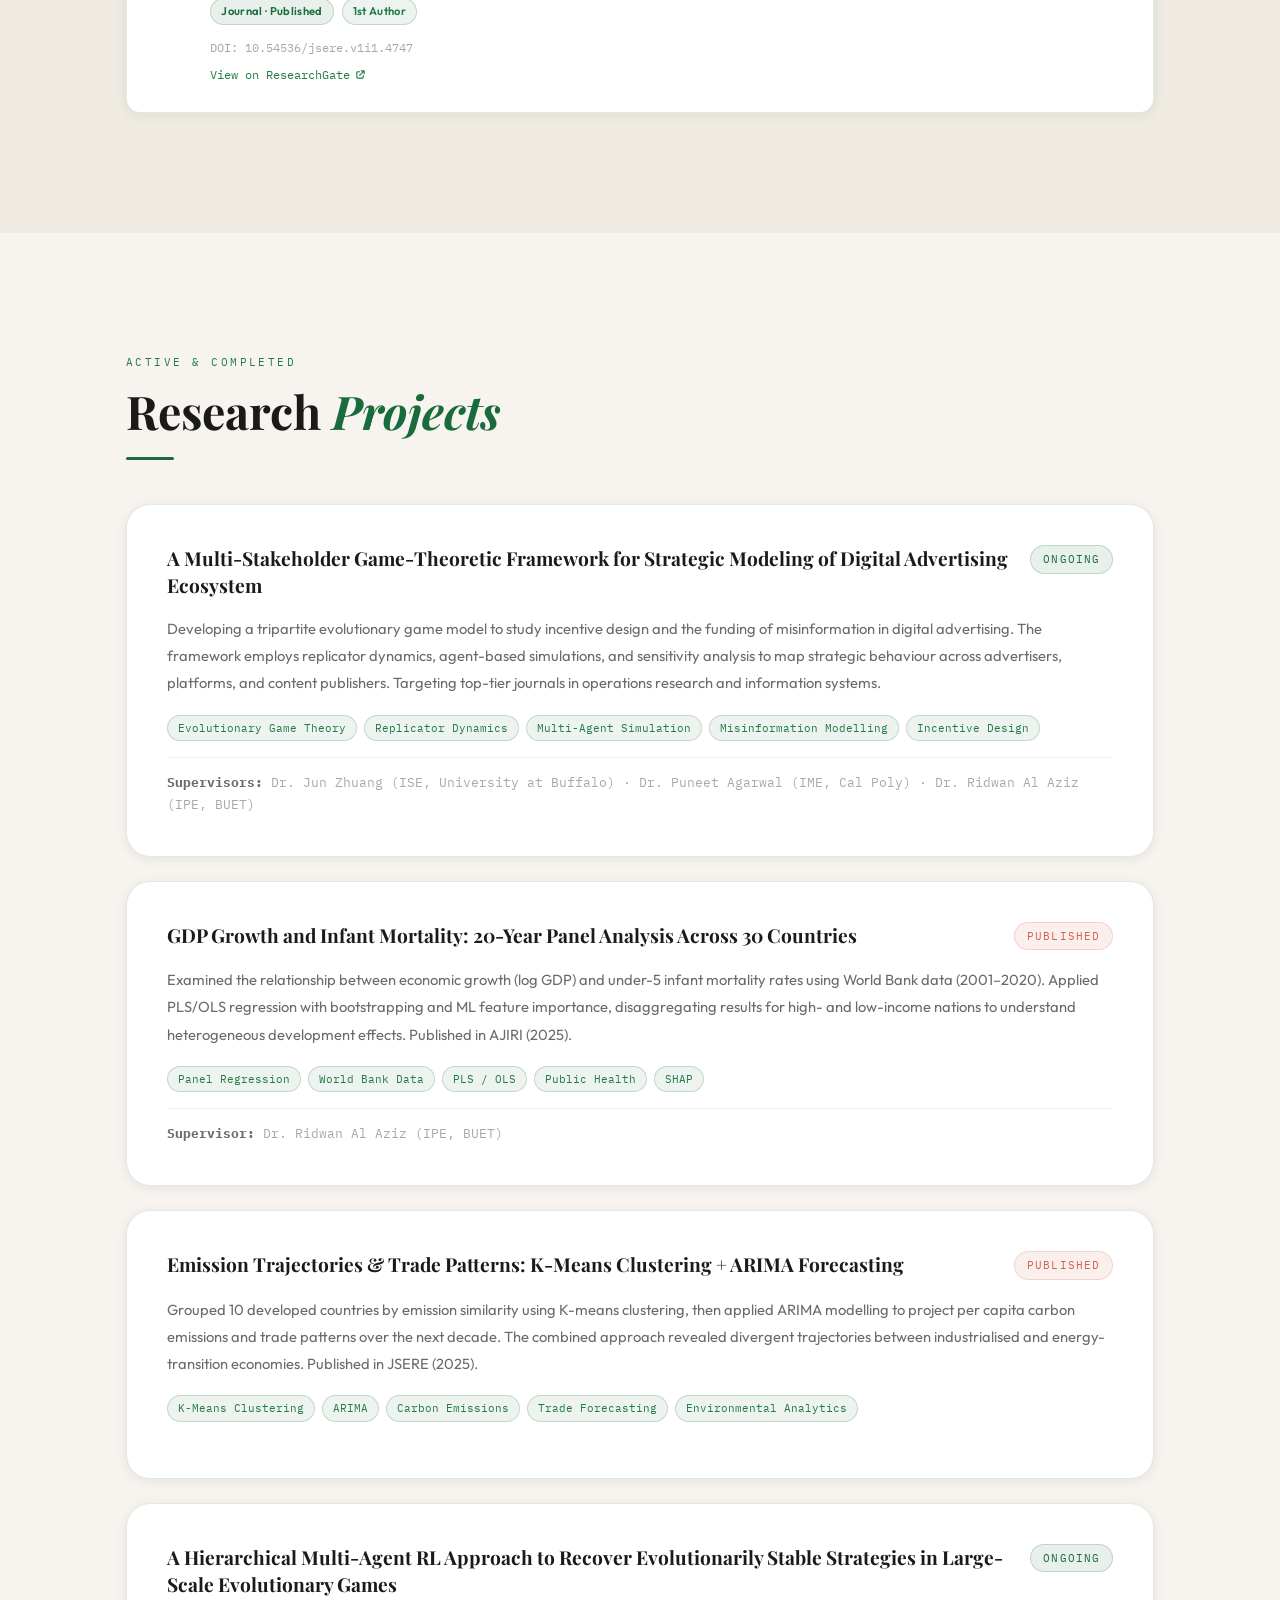
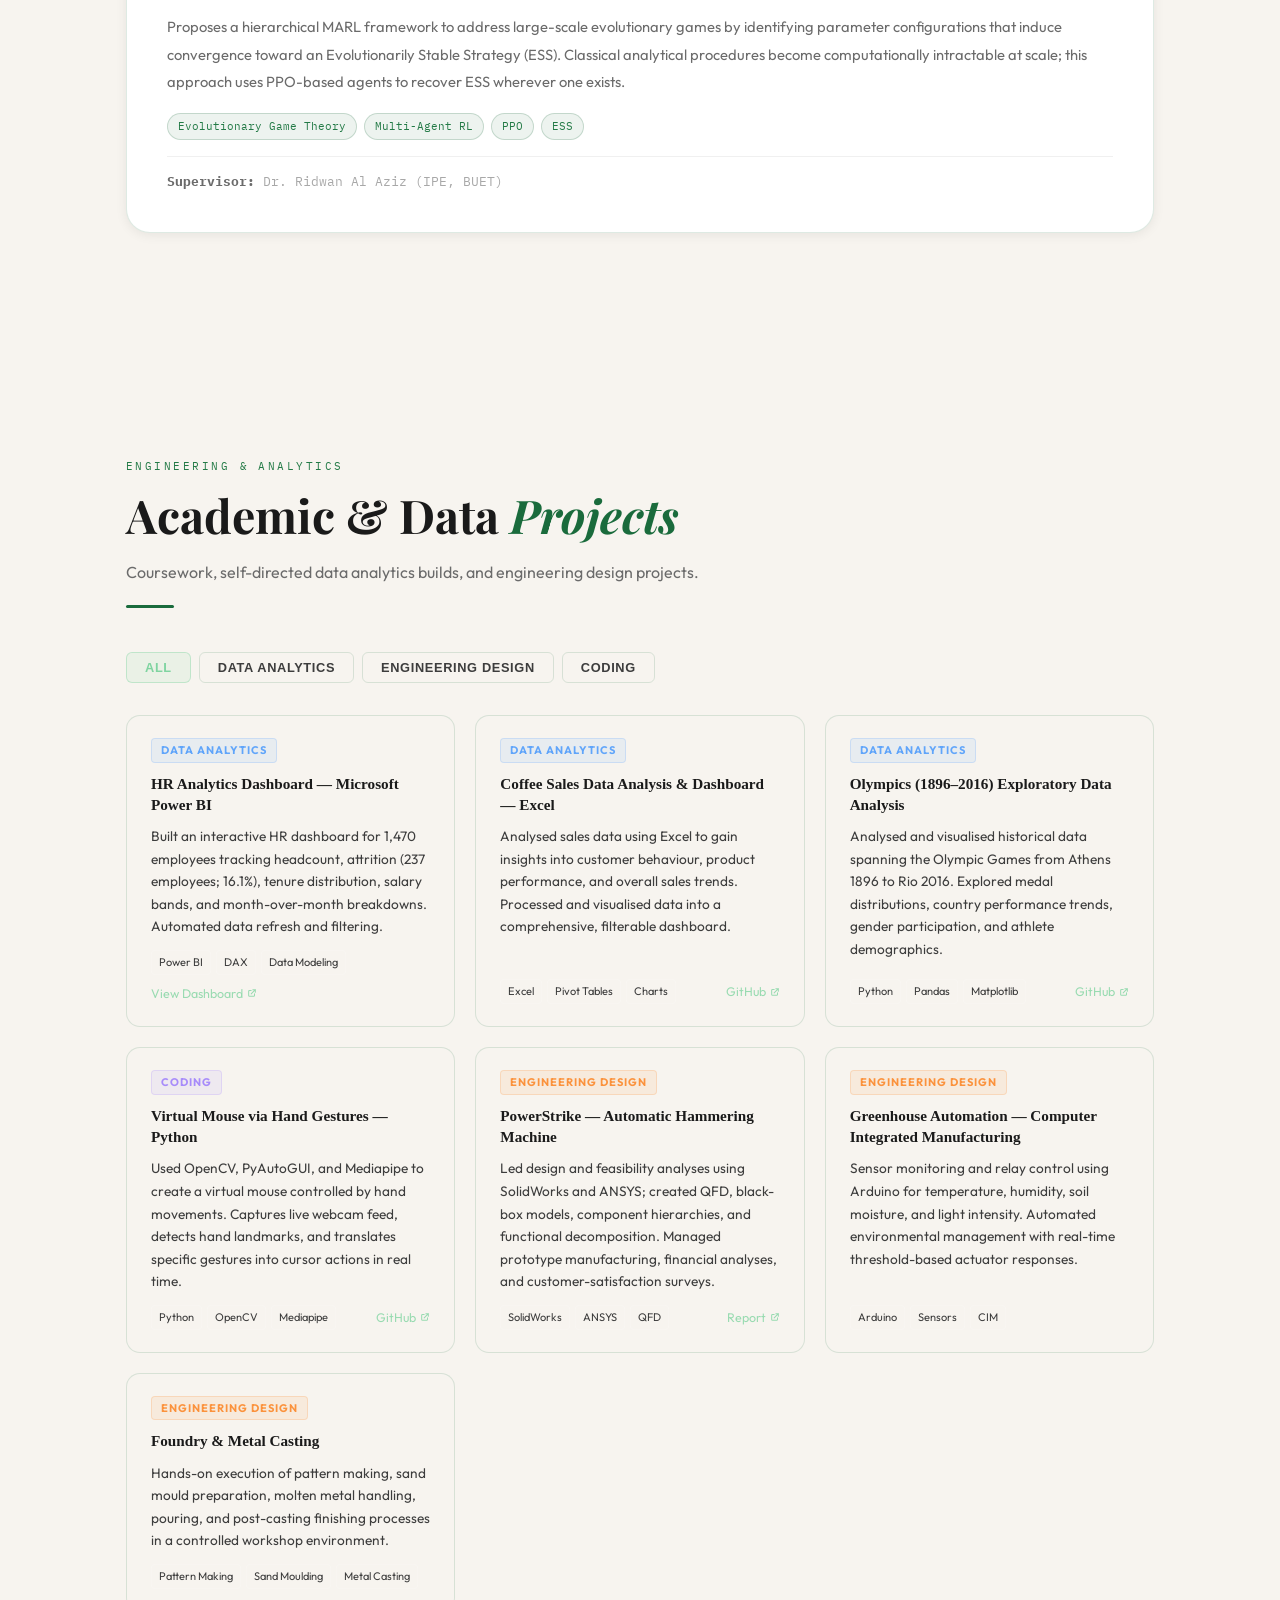
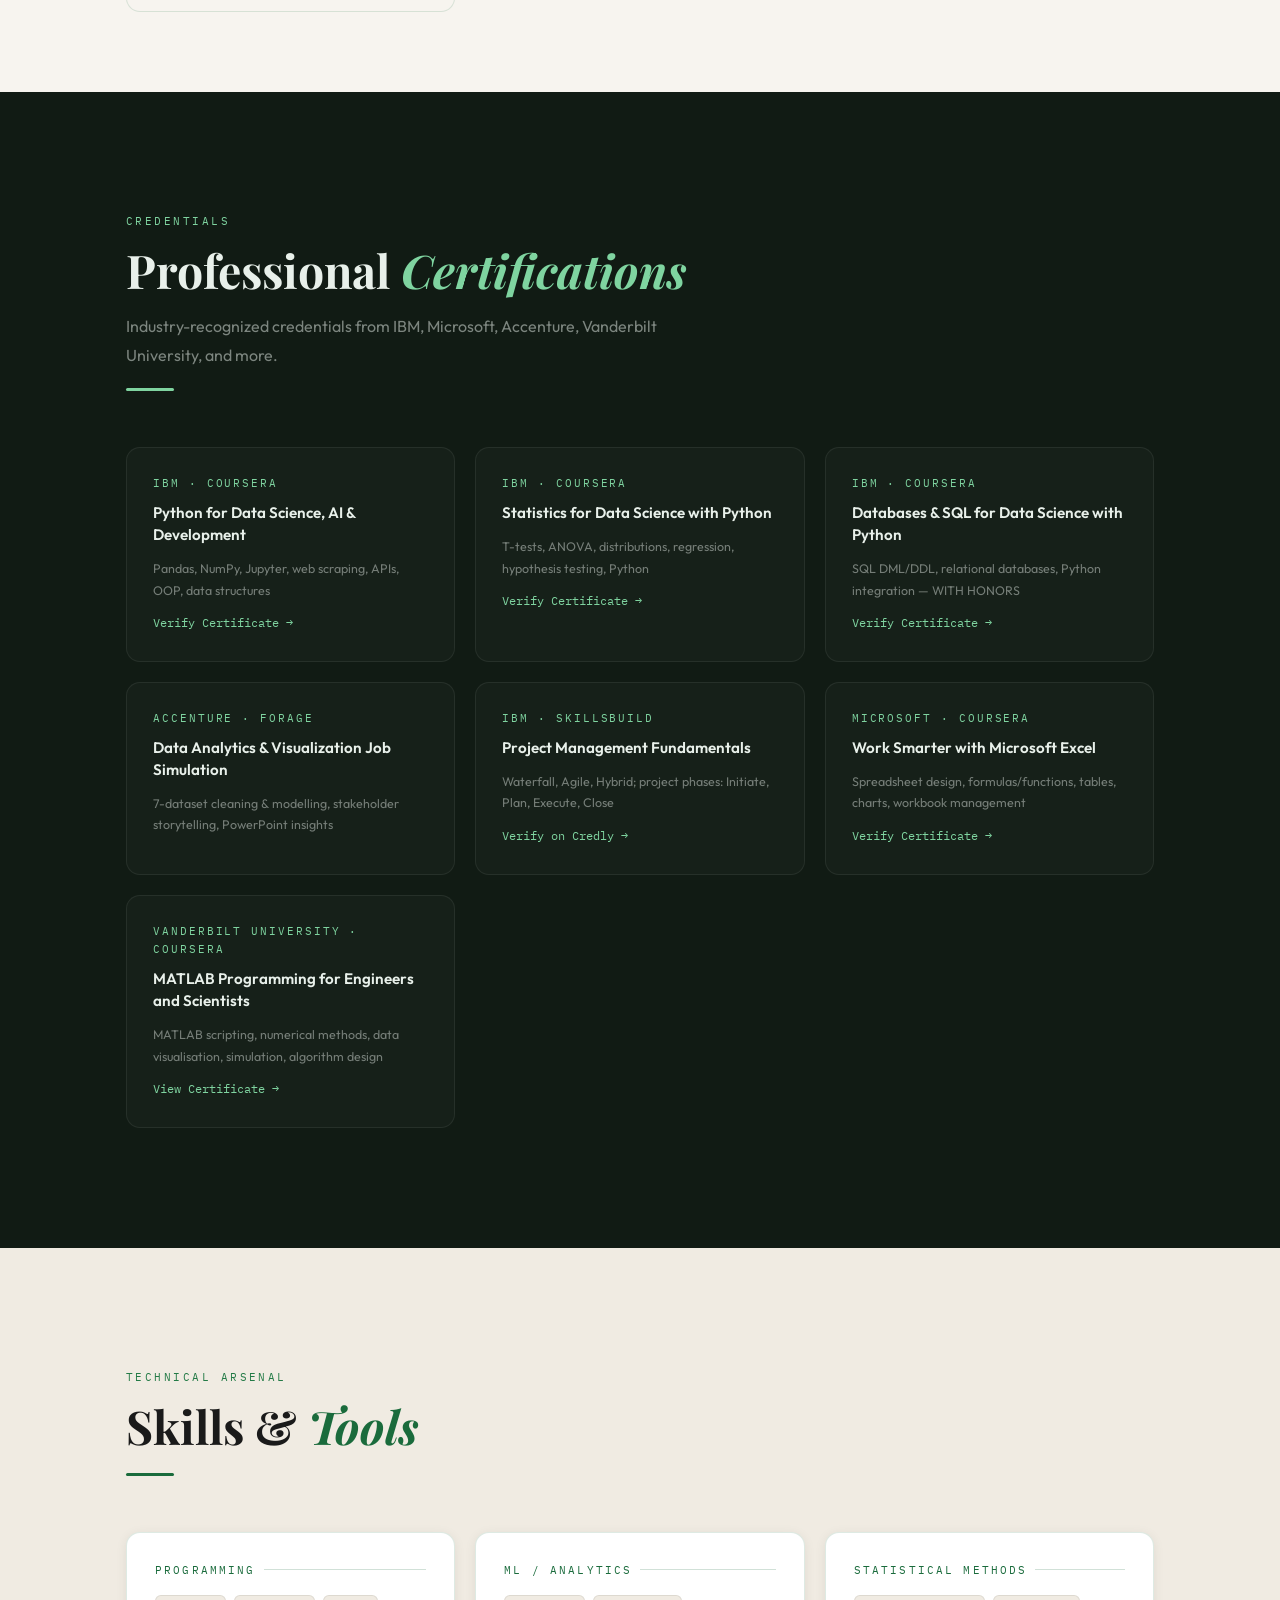
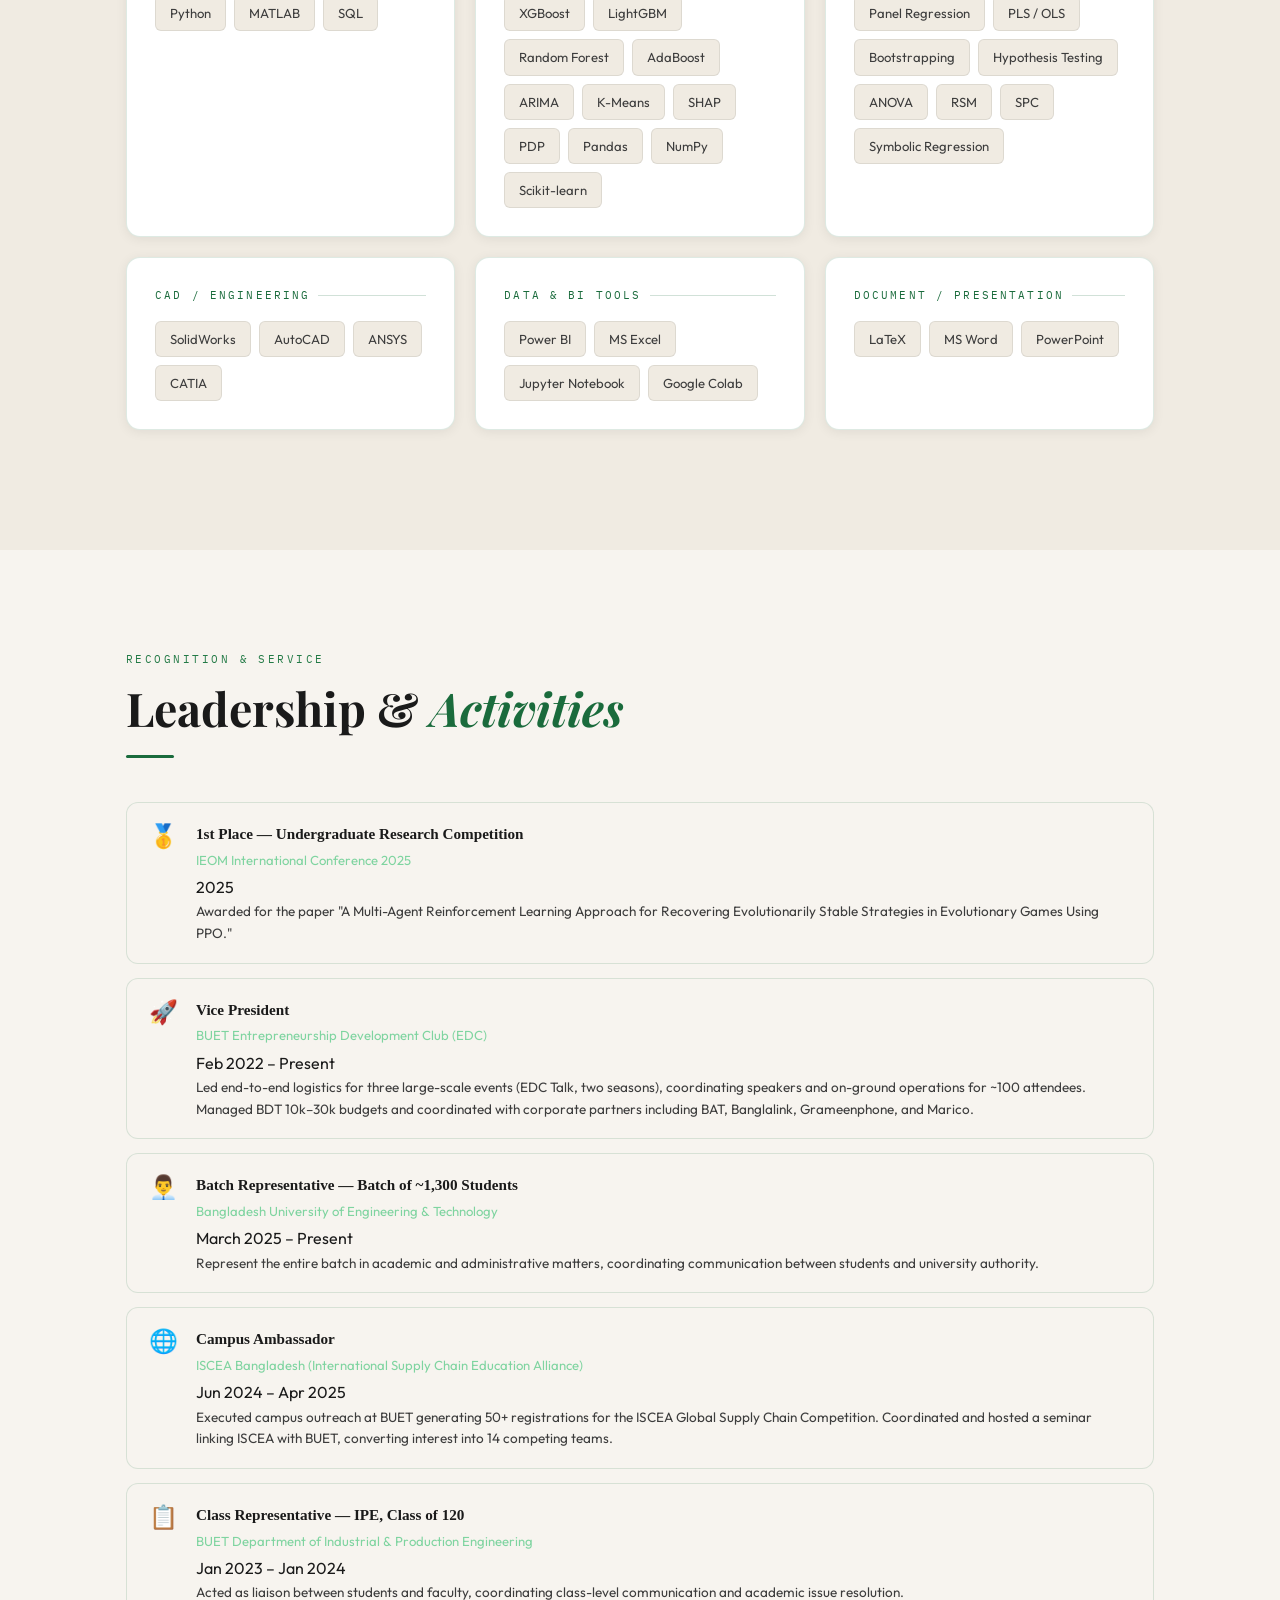
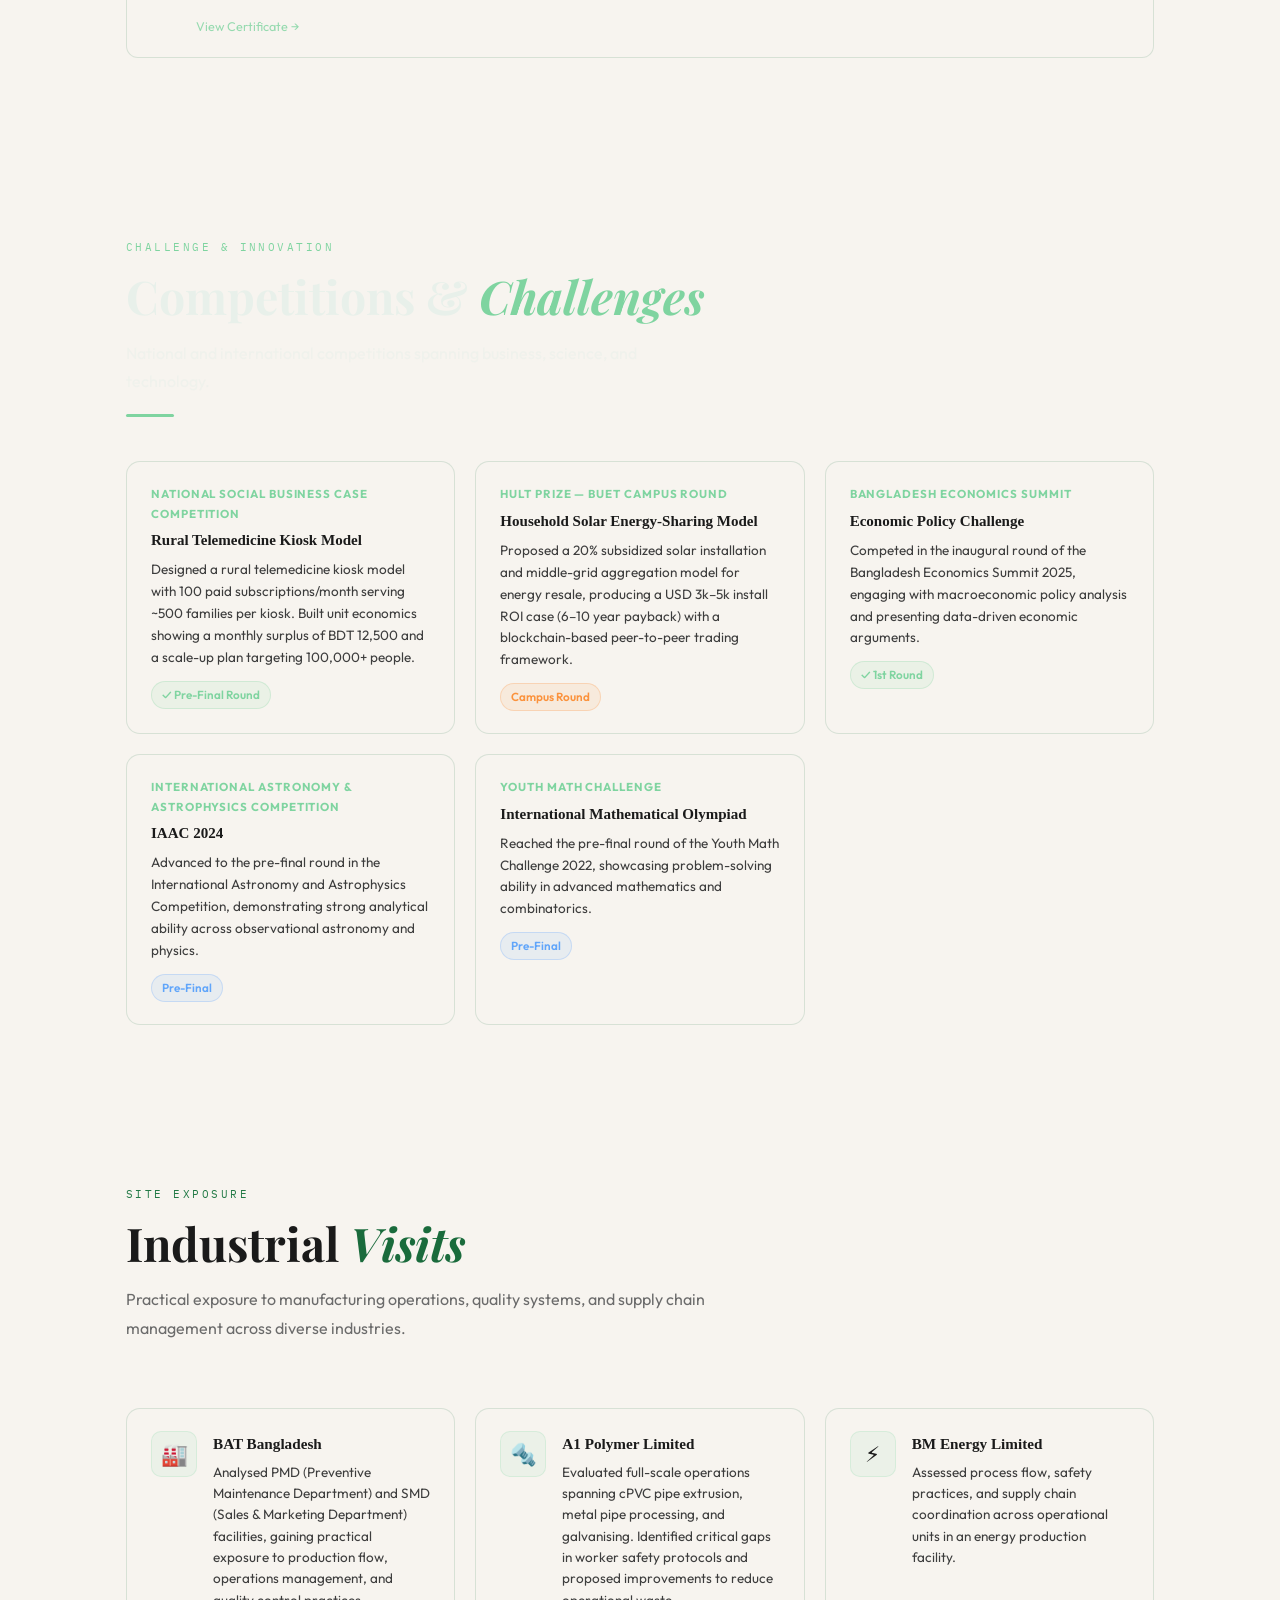
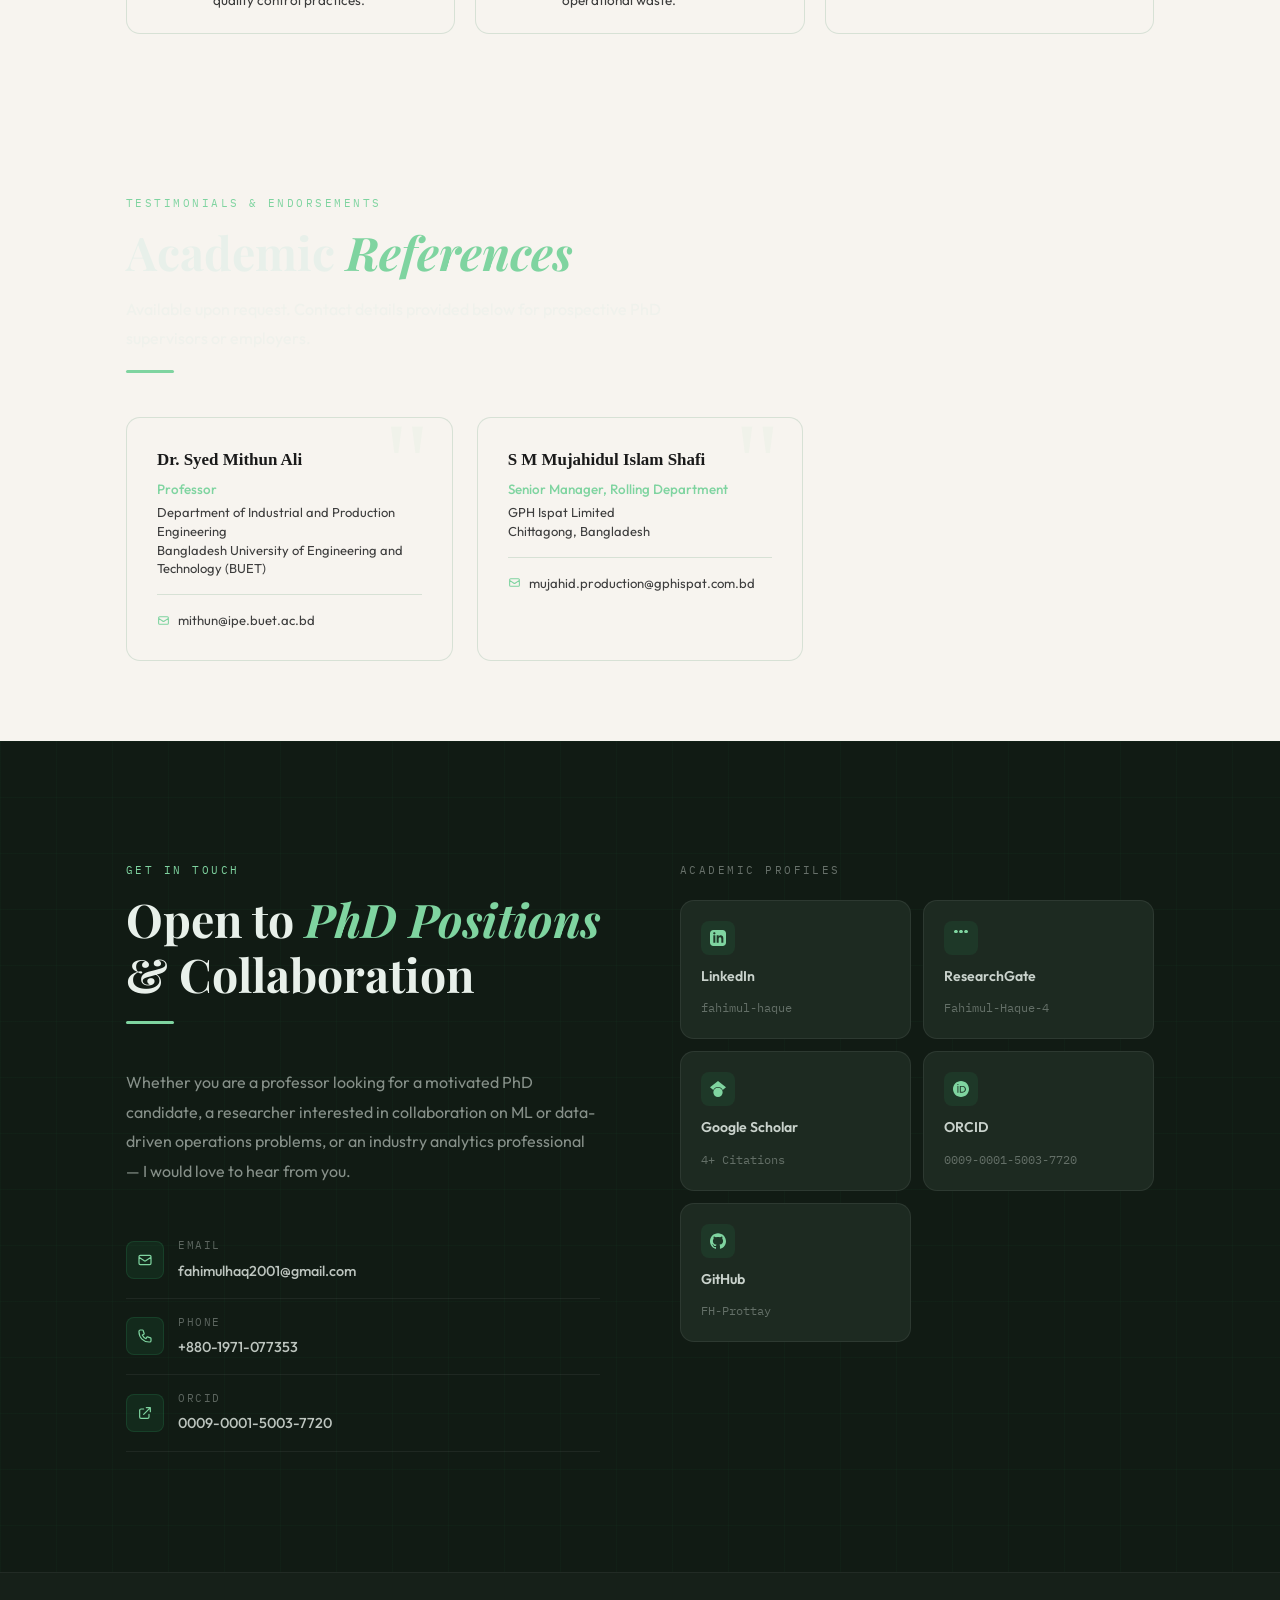
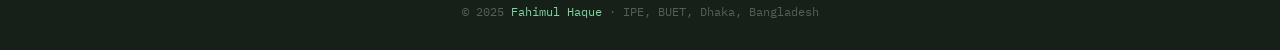
==== commit 137843b6: "Update index.html" ====
--- a/fahimul-portfolio/index.html
+++ b/fahimul-portfolio/index.html
@@ -8,6 +8,470 @@
   <meta property="og:description" content="3 published journal papers, 5 conference papers. Seeking PhD in industrial engineering systems." />
   <title>Fahimul Haque — Researcher</title>
   <link rel="stylesheet" href="style.css" />
+
+  <!-- ─── Styles for new sections ─────────────────────────────────────── -->
+  <style>
+
+    /* ══ WORK EXPERIENCE ══════════════════════════════════════════════ */
+    #work-experience { padding: 80px 0; }
+
+    .work-timeline {
+      position: relative;
+      padding-left: 30px;
+    }
+    .work-timeline::before {
+      content: '';
+      position: absolute;
+      left: 6px;
+      top: 10px;
+      bottom: 10px;
+      width: 2px;
+      background: linear-gradient(to bottom, #7fd4a0 60%, transparent);
+      border-radius: 2px;
+    }
+    .work-entry {
+      position: relative;
+      margin-bottom: 28px;
+      background: var(--surface, rgba(255,255,255,0.04));
+      border: 1px solid var(--border, rgba(127,212,160,0.14));
+      border-radius: 14px;
+      padding: 26px 28px;
+      transition: border-color .25s ease, transform .25s ease;
+    }
+    .work-entry:last-child { margin-bottom: 0; }
+    .work-entry::before {
+      content: '';
+      position: absolute;
+      left: -24px;
+      top: 26px;
+      width: 12px;
+      height: 12px;
+      border-radius: 50%;
+      background: #7fd4a0;
+      border: 2px solid var(--bg, #0a1a10);
+      box-shadow: 0 0 0 4px rgba(127,212,160,.18);
+      z-index: 1;
+    }
+    .work-entry:hover {
+      border-color: rgba(127,212,160,.5);
+      transform: translateX(5px);
+    }
+    .work-entry-header {
+      display: flex;
+      justify-content: space-between;
+      align-items: flex-start;
+      flex-wrap: wrap;
+      gap: 8px;
+      margin-bottom: 4px;
+    }
+    .work-entry-title {
+      font-size: 1.0rem;
+      font-weight: 700;
+      color: var(--ink, #e8f0ea);
+      font-family: var(--font-head, serif);
+      line-height: 1.3;
+    }
+    .work-entry-badge {
+      font-size: .72rem;
+      font-weight: 700;
+      text-transform: uppercase;
+      letter-spacing: .07em;
+      padding: 3px 11px;
+      border-radius: 20px;
+      white-space: nowrap;
+      background: rgba(127,212,160,.1);
+      border: 1px solid rgba(127,212,160,.28);
+      color: #7fd4a0;
+    }
+    .work-entry-company {
+      font-size: .86rem;
+      color: #7fd4a0;
+      font-weight: 500;
+      margin-bottom: 14px;
+    }
+    .work-entry-company span {
+      color: var(--ink-mid, rgba(232,240,234,.5));
+      font-weight: 400;
+      font-size: .8rem;
+      margin-left: 6px;
+    }
+    .work-bullets {
+      list-style: none;
+      padding: 0;
+      margin: 0;
+    }
+    .work-bullets li {
+      position: relative;
+      padding-left: 18px;
+      font-size: .875rem;
+      color: var(--ink-mid, rgba(232,240,234,.65));
+      line-height: 1.7;
+      margin-bottom: 4px;
+    }
+    .work-bullets li::before {
+      content: '▸';
+      position: absolute;
+      left: 0;
+      color: #7fd4a0;
+      font-size: .72rem;
+      top: 5px;
+    }
+    .work-entry-links {
+      display: flex;
+      gap: 14px;
+      flex-wrap: wrap;
+      margin-top: 14px;
+    }
+    .work-entry-link {
+      display: inline-flex;
+      align-items: center;
+      gap: 4px;
+      font-size: .79rem;
+      color: #7fd4a0;
+      text-decoration: none;
+      opacity: .75;
+      transition: opacity .2s;
+    }
+    .work-entry-link:hover { opacity: 1; }
+
+    /* ══ ACADEMIC & DATA PROJECTS ════════════════════════════════════ */
+    #academic-projects { padding: 80px 0; }
+
+    .proj-filter-tabs {
+      display: flex;
+      gap: 8px;
+      flex-wrap: wrap;
+      margin-bottom: 32px;
+    }
+    .proj-filter-btn {
+      padding: 7px 18px;
+      border-radius: 6px;
+      border: 1px solid var(--border, rgba(127,212,160,.14));
+      background: transparent;
+      color: var(--ink-mid, rgba(232,240,234,.6));
+      font-size: .8rem;
+      font-weight: 600;
+      cursor: pointer;
+      transition: all .2s;
+      letter-spacing: .05em;
+      text-transform: uppercase;
+    }
+    .proj-filter-btn.active,
+    .proj-filter-btn:hover {
+      background: rgba(127,212,160,.1);
+      border-color: rgba(127,212,160,.4);
+      color: #7fd4a0;
+    }
+    .proj-cards-grid {
+      display: grid;
+      grid-template-columns: repeat(auto-fill, minmax(310px, 1fr));
+      gap: 20px;
+    }
+    .proj-small-card {
+      background: var(--surface, rgba(255,255,255,.04));
+      border: 1px solid var(--border, rgba(127,212,160,.12));
+      border-radius: 14px;
+      padding: 22px 24px;
+      transition: border-color .25s, transform .25s;
+      display: flex;
+      flex-direction: column;
+      gap: 10px;
+    }
+    .proj-small-card:hover {
+      border-color: rgba(127,212,160,.4);
+      transform: translateY(-4px);
+    }
+    .proj-small-card[data-type="hidden"] { display: none; }
+
+    .proj-small-type {
+      font-size: .69rem;
+      font-weight: 700;
+      text-transform: uppercase;
+      letter-spacing: .09em;
+      padding: 2px 9px;
+      border-radius: 4px;
+      width: fit-content;
+    }
+    .proj-type-data  { background: rgba(96,165,250,.1);  color: #60a5fa; border: 1px solid rgba(96,165,250,.22); }
+    .proj-type-eng   { background: rgba(251,146,60,.1);  color: #fb923c; border: 1px solid rgba(251,146,60,.22); }
+    .proj-type-code  { background: rgba(167,139,250,.1); color: #a78bfa; border: 1px solid rgba(167,139,250,.22); }
+
+    .proj-small-title {
+      font-size: .95rem;
+      font-weight: 700;
+      color: var(--ink, #e8f0ea);
+      font-family: var(--font-head, serif);
+      line-height: 1.4;
+    }
+    .proj-small-desc {
+      font-size: .855rem;
+      color: var(--ink-mid, rgba(232,240,234,.62));
+      line-height: 1.65;
+      flex: 1;
+    }
+    .proj-small-footer {
+      display: flex;
+      justify-content: space-between;
+      align-items: center;
+      flex-wrap: wrap;
+      gap: 8px;
+      margin-top: 2px;
+    }
+    .proj-small-tools {
+      display: flex;
+      gap: 5px;
+      flex-wrap: wrap;
+    }
+    .proj-small-tool {
+      font-size: .69rem;
+      padding: 2px 7px;
+      border-radius: 4px;
+      background: rgba(255,255,255,.05);
+      border: 1px solid rgba(255,255,255,.1);
+      color: var(--ink-mid, rgba(232,240,234,.45));
+    }
+    .proj-small-link {
+      font-size: .78rem;
+      color: #7fd4a0;
+      text-decoration: none;
+      display: inline-flex;
+      align-items: center;
+      gap: 4px;
+      opacity: .78;
+      transition: opacity .2s;
+      flex-shrink: 0;
+    }
+    .proj-small-link:hover { opacity: 1; }
+
+    /* ══ COMPETITIONS ════════════════════════════════════════════════ */
+    #competitions { padding: 80px 0; }
+
+    .comp-grid {
+      display: grid;
+      grid-template-columns: repeat(auto-fill, minmax(280px, 1fr));
+      gap: 20px;
+    }
+    .comp-card {
+      background: var(--surface, rgba(255,255,255,.04));
+      border: 1px solid var(--border, rgba(127,212,160,.12));
+      border-radius: 14px;
+      padding: 22px 24px;
+      transition: border-color .25s, transform .25s;
+      position: relative;
+      overflow: hidden;
+    }
+    .comp-card::after {
+      content: '';
+      position: absolute;
+      top: 0; left: 0; right: 0;
+      height: 2px;
+      background: linear-gradient(90deg, #7fd4a0, transparent);
+      opacity: 0;
+      transition: opacity .25s;
+    }
+    .comp-card:hover {
+      border-color: rgba(127,212,160,.42);
+      transform: translateY(-4px);
+    }
+    .comp-card:hover::after { opacity: 1; }
+    .comp-event {
+      font-size: .72rem;
+      font-weight: 700;
+      text-transform: uppercase;
+      letter-spacing: .08em;
+      color: #7fd4a0;
+      margin-bottom: 7px;
+    }
+    .comp-name {
+      font-size: .94rem;
+      font-weight: 700;
+      color: var(--ink, #e8f0ea);
+      font-family: var(--font-head, serif);
+      margin-bottom: 8px;
+      line-height: 1.4;
+    }
+    .comp-desc {
+      font-size: .845rem;
+      color: var(--ink-mid, rgba(232,240,234,.6));
+      line-height: 1.62;
+    }
+    .comp-result {
+      display: inline-flex;
+      align-items: center;
+      gap: 5px;
+      font-size: .73rem;
+      font-weight: 600;
+      margin-top: 12px;
+      padding: 3px 10px;
+      border-radius: 20px;
+    }
+    .comp-result.reached   { background: rgba(127,212,160,.1); color: #7fd4a0; border: 1px solid rgba(127,212,160,.25); }
+    .comp-result.campus    { background: rgba(251,146,60,.1);  color: #fb923c; border: 1px solid rgba(251,146,60,.25); }
+    .comp-result.prefinal  { background: rgba(96,165,250,.1);  color: #60a5fa; border: 1px solid rgba(96,165,250,.25); }
+
+    /* ══ INDUSTRIAL VISITS ═══════════════════════════════════════════ */
+    #industrial-visits { padding: 80px 0; }
+
+    .visit-grid {
+      display: grid;
+      grid-template-columns: repeat(auto-fill, minmax(290px, 1fr));
+      gap: 20px;
+    }
+    .visit-card {
+      background: var(--surface, rgba(255,255,255,.04));
+      border: 1px solid var(--border, rgba(127,212,160,.12));
+      border-radius: 14px;
+      padding: 22px 24px;
+      display: flex;
+      gap: 16px;
+      align-items: flex-start;
+      transition: border-color .25s, transform .2s;
+    }
+    .visit-card:hover {
+      border-color: rgba(127,212,160,.38);
+      transform: translateY(-3px);
+    }
+    .visit-icon-wrap {
+      width: 46px;
+      height: 46px;
+      border-radius: 10px;
+      flex-shrink: 0;
+      background: rgba(127,212,160,.09);
+      border: 1px solid rgba(127,212,160,.2);
+      display: flex;
+      align-items: center;
+      justify-content: center;
+      font-size: 1.35rem;
+    }
+    .visit-name {
+      font-size: .95rem;
+      font-weight: 700;
+      color: var(--ink, #e8f0ea);
+      font-family: var(--font-head, serif);
+      margin-bottom: 5px;
+    }
+    .visit-desc {
+      font-size: .845rem;
+      color: var(--ink-mid, rgba(232,240,234,.6));
+      line-height: 1.58;
+    }
+
+    /* ══ LEADERSHIP & ACTIVITIES (replaces old awards grid) ═════════ */
+    .activity-stack { display: flex; flex-direction: column; gap: 14px; }
+    .activity-item {
+      display: flex;
+      gap: 18px;
+      align-items: flex-start;
+      background: var(--surface, rgba(255,255,255,.04));
+      border: 1px solid var(--border, rgba(127,212,160,.12));
+      border-radius: 12px;
+      padding: 18px 22px;
+      transition: border-color .25s;
+    }
+    .activity-item:hover { border-color: rgba(127,212,160,.38); }
+    .activity-icon { font-size: 1.45rem; flex-shrink: 0; line-height: 1.3; }
+    .activity-content { flex: 1; }
+    .activity-title {
+      font-size: .95rem;
+      font-weight: 700;
+      color: var(--ink, #e8f0ea);
+      font-family: var(--font-head, serif);
+      margin-bottom: 2px;
+    }
+    .activity-org {
+      font-size: .82rem;
+      color: #7fd4a0;
+      margin-bottom: 3px;
+    }
+    .activity-period {
+      font-size: .75rem;
+      color: var(--ink-mid, rgba(232,240,234,.38));
+      letter-spacing: .03em;
+      margin-bottom: 6px;
+    }
+    .activity-desc {
+      font-size: .845rem;
+      color: var(--ink-mid, rgba(232,240,234,.6));
+      line-height: 1.6;
+    }
+
+    /* ══ REFERENCES ══════════════════════════════════════════════════ */
+    #references { padding: 80px 0; }
+
+    .ref-grid {
+      display: grid;
+      grid-template-columns: repeat(auto-fill, minmax(320px, 1fr));
+      gap: 24px;
+    }
+    .ref-card {
+      background: var(--surface, rgba(255,255,255,.04));
+      border: 1px solid var(--border, rgba(127,212,160,.12));
+      border-radius: 14px;
+      padding: 28px 30px;
+      transition: border-color .25s;
+      position: relative;
+      overflow: hidden;
+    }
+    .ref-card::before {
+      content: '"';
+      position: absolute;
+      top: -12px; right: 22px;
+      font-size: 7rem;
+      color: rgba(127,212,160,.055);
+      font-family: Georgia, serif;
+      line-height: 1;
+      pointer-events: none;
+    }
+    .ref-card:hover { border-color: rgba(127,212,160,.45); }
+    .ref-name {
+      font-size: 1.06rem;
+      font-weight: 700;
+      color: var(--ink, #e8f0ea);
+      font-family: var(--font-head, serif);
+      margin-bottom: 3px;
+    }
+    .ref-role {
+      font-size: .84rem;
+      color: #7fd4a0;
+      font-weight: 500;
+      margin-bottom: 2px;
+    }
+    .ref-dept {
+      font-size: .81rem;
+      color: var(--ink-mid, rgba(232,240,234,.52));
+      line-height: 1.45;
+      margin-bottom: 16px;
+    }
+    .ref-divider {
+      height: 1px;
+      background: var(--border, rgba(127,212,160,.12));
+      margin-bottom: 14px;
+    }
+    .ref-contact-row {
+      display: flex;
+      align-items: center;
+      gap: 8px;
+    }
+    .ref-contact-row a {
+      font-size: .82rem;
+      color: var(--ink-mid, rgba(232,240,234,.55));
+      text-decoration: none;
+      transition: color .2s;
+      word-break: break-all;
+    }
+    .ref-contact-row a:hover { color: #7fd4a0; }
+
+    /* ══ RESPONSIVE TWEAKS ═══════════════════════════════════════════ */
+    @media (max-width: 640px) {
+      .proj-cards-grid,
+      .comp-grid,
+      .visit-grid,
+      .ref-grid { grid-template-columns: 1fr; }
+      .work-timeline { padding-left: 20px; }
+      .work-entry::before { left: -15px; }
+    }
+
+  </style>
 </head>
 <body>
 
@@ -22,10 +486,12 @@
     </button>
     <ul class="nav-links" id="navLinks">
       <li><a href="#about">About</a></li>
+      <li><a href="#work-experience">Experience</a></li>
       <li><a href="#research">Research</a></li>
       <li><a href="#publications">Publications</a></li>
       <li><a href="#projects">Projects</a></li>
       <li><a href="#certifications">Certifications</a></li>
+      <li><a href="#awards">Activities</a></li>
       <li><a href="#contact" class="nav-cta">Contact</a></li>
     </ul>
   </div>
@@ -48,9 +514,10 @@
       </h1>
       <p class="hero-role">Researcher · Data Scientist · Aspiring PhD Candidate</p>
       <p class="hero-desc">
-        I am an Industrial and Production Engineering researcher specializing in machine learning, forecasting, and optimization. 
-        I focus on translating complex data into actionable solutions for supply chain resilience, public health, and manufacturing quality. 
-        Whether I'm modeling global chokepoint vulnerabilities or optimizing production systems, my goal is to design robust frameworks that help organizations navigate uncertainty and make better decisions.
+        I use data to illuminate the hidden patterns in complex systems — from manufacturing
+        defects and supply chain dynamics to public health outcomes and multi-stakeholder
+        game-theoretic behaviour. My work lives at the intersection of interpretable ML,
+        statistical rigour, and real-world decision modelling.
       </p>
 
       <div class="hero-stats-row">
@@ -65,7 +532,7 @@
         </div>
         <div class="hero-stat-divider"></div>
         <div class="hero-stat">
-          <span class="hero-stat-num">4</span>
+          <span class="hero-stat-num">4+</span>
           <span class="hero-stat-lbl">Citations</span>
         </div>
         <div class="hero-stat-divider"></div>
@@ -82,7 +549,7 @@
         </a>
         <a href="CV.pdf" class="btn btn-outline" download>
           <svg xmlns="http://www.w3.org/2000/svg" width="16" height="16" fill="none" viewBox="0 0 24 24" stroke="currentColor" stroke-width="2"><path stroke-linecap="round" stroke-linejoin="round" d="M4 16v1a3 3 0 003 3h10a3 3 0 003-3v-1m-4-4l-4 4m0 0l-4-4m4 4V4"/></svg>
-          Fahimul Haque's CV
+          Download CV
         </a>
       </div>
     </div>
@@ -111,10 +578,12 @@
       <div class="about-body">
         <span class="section-label reveal">Who I Am</span>
         <h2 class="section-title reveal reveal-delay-1">Research driven by<br /><em>data, rigour &amp; impact</em></h2>
+        <div class="emerald-rule reveal reveal-delay-2"></div>
         <p class="about-lead reveal reveal-delay-2">
-          Data only matters when it drives better decisions. As a researcher and final-year Industrial & Production Engineering student at BUET, I build predictive models and statistical 
-          frameworks that solve complex problems in public health, manufacturing, and systems operations. My methodology is diverse—spanning machine learning to evolutionary game theory—but my goal is singular: delivering rigorous, actionable insights. 
-          Backed by a strong foundation of published research and international collaboration, I am looking to bring this problem-solving approach to a PhD program in socio-technical decision modeling and operations research.
+          I am a final-year Industrial &amp; Production Engineering student at BUET whose research
+          is united by a single conviction: that careful statistical and machine learning analysis
+          of real-world data — from World Bank development indicators to machining sensor readings —
+          can generate insights that genuinely change decisions, policies, and systems.
         </p>
         <p class="about-lead reveal reveal-delay-3">
           With three peer-reviewed journal publications and five conference contributions across
@@ -157,34 +626,90 @@
             <span class="stat-row-value">3</span>
           </div>
           <div class="stat-row">
-            <span class="stat-row-label">Conference Papers</span>
+            <span class="stat-row-label">Conf. Papers</span>
             <span class="stat-row-value">5</span>
-          </div>
-          <div class="stat-row">
-            <span class="stat-row-label">Poster</span>
-            <span class="stat-row-value">1</span>
           </div>
           <div class="stat-row">
             <span class="stat-row-label">Citations</span>
-            <span class="stat-row-value">4</span>
+            <span class="stat-row-value">4+</span>
+          </div>
+          <div class="stat-row">
+            <span class="stat-row-label">Poster Awards</span>
+            <span class="stat-row-value">1</span>
           </div>
         </div>
         <div class="stat-box" style="margin-top:0">
           <p class="stat-box-title">Leadership</p>
           <div class="stat-row">
-            <span class="stat-row-label">Class Representative</span>
-            <span class="stat-row-value" style="font-size:0.8rem;font-family:var(--font-body);color:var(--ink-mid)"></span>
+            <span class="stat-row-label">VP — BUET EDC</span>
+            <span class="stat-row-value" style="font-size:0.8rem;font-family:var(--font-body);color:var(--ink-mid)">Feb 2022–</span>
           </div>
           <div class="stat-row">
             <span class="stat-row-label">Batch Representative</span>
-            <span class="stat-row-value" style="font-size:0.8rem;font-family:var(--font-body);color:var(--ink-mid)"></span>
+            <span class="stat-row-value" style="font-size:0.8rem;font-family:var(--font-body);color:var(--ink-mid)">BUET '25–</span>
           </div>
           <div class="stat-row">
-            <span class="stat-row-label">1st Price at IEOM Research Award</span>
-            <span class="stat-row-value" style="font-size:0.8rem;font-family:var(--font-body);color:var(--emerald)"></span>
-          </div>
-        </div>
-      </div>
+            <span class="stat-row-label">Research Award</span>
+            <span class="stat-row-value" style="font-size:0.8rem;font-family:var(--font-body);color:var(--emerald)">1st Place IEOM '25</span>
+          </div>
+        </div>
+      </div>
+
+    </div>
+  </div>
+</section>
+
+<!-- ═══════════════════════════════════════════
+     WORK EXPERIENCE  ← NEW
+═══════════════════════════════════════════ -->
+<section id="work-experience">
+  <div class="container">
+    <span class="section-label reveal">Professional Background</span>
+    <h2 class="section-title reveal reveal-delay-1">Work <em>Experience</em></h2>
+    <div class="emerald-rule reveal reveal-delay-2"></div>
+
+    <div class="work-timeline">
+
+      <!-- Entry 1: GPH Ispat Internship -->
+      <div class="work-entry reveal">
+        <div class="work-entry-header">
+          <p class="work-entry-title">Industrial Engineering Intern</p>
+          <span class="work-entry-badge">Nov 2025 – Dec 2025</span>
+        </div>
+        <p class="work-entry-company">
+          GPH Ispat Limited
+          <span>· Steel Manufacturing, Chittagong</span>
+        </p>
+        <ul class="work-bullets">
+          <li>Analysed end-to-end rebar production using Statistical Process Control (SPC) on 600 BR rebar (20 mm &amp; 25 mm), identifying process instability across subgroups.</li>
+          <li>Investigated production losses and quality variation by documenting major stoppage causes, including cobble events (0–4 per day) and raw-material stockouts.</li>
+          <li>Delivered a formal technical report consolidating findings and recommending process improvements for the rolling department.</li>
+        </ul>
+        <div class="work-entry-links">
+          <a href="https://www.researchgate.net/publication/398410767_A_Report_on_Industrial_Attachment_at_GPH_ISPAT_Limited" target="_blank" rel="noopener" class="work-entry-link">
+            Technical Report
+            <svg xmlns="http://www.w3.org/2000/svg" width="11" height="11" fill="none" viewBox="0 0 24 24" stroke="currentColor" stroke-width="2.5"><path stroke-linecap="round" stroke-linejoin="round" d="M10 6H6a2 2 0 00-2 2v10a2 2 0 002 2h10a2 2 0 002-2v-4M14 4h6m0 0v6m0-6L10 14"/></svg>
+          </a>
+        </div>
+      </div>
+
+      <!-- Entry 2: Mess Manager -->
+      <div class="work-entry reveal reveal-delay-1">
+        <div class="work-entry-header">
+          <p class="work-entry-title">Mess Manager</p>
+          <span class="work-entry-badge">Aug 2025 – Sep 2025</span>
+        </div>
+        <p class="work-entry-company">
+          Kazi Nazrul Islam Hall, BUET
+          <span>· Dhaka</span>
+        </p>
+        <ul class="work-bullets">
+          <li>Managed a BDT 1 million operating budget and supervised 15+ staff to deliver 24,000 meals over 30 days, ensuring schedule adherence, cost control, and service continuity.</li>
+          <li>Planned daily procurement from 4 wholesale hubs and applied demand forecasting to optimise inventory and costs.</li>
+          <li>Enabled the reintroduction of premium menus discontinued for 3 years, improving resident satisfaction.</li>
+        </ul>
+      </div>
+
     </div>
   </div>
 </section>
@@ -200,7 +725,6 @@
       My research spans six interconnected domains, each grounded in rigorous methodology and motivated by real-world decisions.
     </p>
     <div class="emerald-rule reveal reveal-delay-2" style="background:#7fd4a0"></div>
-    <div class="emerald-rule reveal reveal-delay-2"></div>
 
     <div class="research-grid">
       <div class="research-card reveal">
@@ -244,7 +768,6 @@
   <div class="container">
     <span class="section-label reveal">Scholarly Work</span>
     <h2 class="section-title reveal reveal-delay-1"><em>Publications</em> &amp; Presentations</h2>
-    </p>
     <div class="emerald-rule reveal reveal-delay-2"></div>
 
     <div class="pub-tabs reveal reveal-delay-2">
@@ -422,7 +945,7 @@
 </section>
 
 <!-- ═══════════════════════════════════════════
-     Ongoing RESEARCH PROJECTS
+     RESEARCH PROJECTS
 ═══════════════════════════════════════════ -->
 <section id="projects">
   <div class="container">
@@ -455,84 +978,230 @@
 
     <div class="project-card reveal reveal-delay-1">
       <div class="project-header">
-        <h3 class="project-title">A hierarchical multi-agent reinforcement learning approach to recover evolutionarily stable strategies in large-scale evolutionary games</h3>
+        <h3 class="project-title">GDP Growth and Infant Mortality: 20-Year Panel Analysis Across 30 Countries</h3>
+        <span class="project-status status-complete">Published</span>
+      </div>
+      <p class="project-desc">
+        Examined the relationship between economic growth (log GDP) and under-5 infant mortality rates
+        using World Bank data (2001–2020). Applied PLS/OLS regression with bootstrapping and ML feature
+        importance, disaggregating results for high- and low-income nations to understand heterogeneous
+        development effects. Published in AJIRI (2025).
+      </p>
+      <div class="project-tags">
+        <span class="project-tag">Panel Regression</span>
+        <span class="project-tag">World Bank Data</span>
+        <span class="project-tag">PLS / OLS</span>
+        <span class="project-tag">Public Health</span>
+        <span class="project-tag">SHAP</span>
+      </div>
+      <p class="project-supervisors">
+        <strong>Supervisor:</strong> Dr. Ridwan Al Aziz (IPE, BUET)
+      </p>
+    </div>
+
+    <div class="project-card reveal reveal-delay-2">
+      <div class="project-header">
+        <h3 class="project-title">Emission Trajectories &amp; Trade Patterns: K-Means Clustering + ARIMA Forecasting</h3>
+        <span class="project-status status-complete">Published</span>
+      </div>
+      <p class="project-desc">
+        Grouped 10 developed countries by emission similarity using K-means clustering, then applied
+        ARIMA modelling to project per capita carbon emissions and trade patterns over the next decade.
+        The combined approach revealed divergent trajectories between industrialised and energy-transition
+        economies. Published in JSERE (2025).
+      </p>
+      <div class="project-tags">
+        <span class="project-tag">K-Means Clustering</span>
+        <span class="project-tag">ARIMA</span>
+        <span class="project-tag">Carbon Emissions</span>
+        <span class="project-tag">Trade Forecasting</span>
+        <span class="project-tag">Environmental Analytics</span>
+      </div>
+    </div>
+
+    <div class="project-card reveal">
+      <div class="project-header">
+        <h3 class="project-title">A Hierarchical Multi-Agent RL Approach to Recover Evolutionarily Stable Strategies in Large-Scale Evolutionary Games</h3>
         <span class="project-status status-ongoing">Ongoing</span>
       </div>
       <p class="project-desc">
-        Evolutionary Game Theory (EGT) offers a rigorous methodology for analysing the
-        strategic stability of multi-agent systems; however, classical analytical
-        procedures—computing replicator equations, enumerating equilibria, and testing local
-        stability via Jacobian analysis—rapidly become computationally intractable as the
-        number of players, strategies, and parameters grows. This paper proposes a hierarchical
-        Multi-Agent Reinforcement Learning (MARL) framework designed to address
-        large-scale evolutionary games by identifying parameter configurations that induce
-        convergence toward an Evolutionarily Stable Strategy (ESS) wherever one exists. 
+        Proposes a hierarchical MARL framework to address large-scale evolutionary games by identifying
+        parameter configurations that induce convergence toward an Evolutionarily Stable Strategy (ESS).
+        Classical analytical procedures become computationally intractable at scale; this approach uses
+        PPO-based agents to recover ESS wherever one exists.
       </p>
       <div class="project-tags">
         <span class="project-tag">Evolutionary Game Theory</span>
-        <span class="project-tag">Multi-agent system</span>
-        <span class="project-tag">Multi-Agent Reinforcement Learning</span>
+        <span class="project-tag">Multi-Agent RL</span>
+        <span class="project-tag">PPO</span>
+        <span class="project-tag">ESS</span>
       </div>
       <p class="project-supervisors">
         <strong>Supervisor:</strong> Dr. Ridwan Al Aziz (IPE, BUET)
       </p>
     </div>
+
   </div>
 </section>
 
-
 <!-- ═══════════════════════════════════════════
-     Academic Projects
+     ACADEMIC & DATA PROJECTS  ← NEW
 ═══════════════════════════════════════════ -->
-<section id="projects">
+<section id="academic-projects">
   <div class="container">
-    <span class="section-label reveal">Active &amp; Completed</span>
-    <h2 class="section-title reveal reveal-delay-1">Academic <em>Projects</em></h2>
+    <span class="section-label reveal">Engineering &amp; Analytics</span>
+    <h2 class="section-title reveal reveal-delay-1">Academic &amp; Data <em>Projects</em></h2>
+    <p class="section-subtitle reveal reveal-delay-2">
+      Coursework, self-directed data analytics builds, and engineering design projects.
+    </p>
     <div class="emerald-rule reveal reveal-delay-2"></div>
 
-    <div class="project-card reveal">
-      <div class="project-header">
-        <h3 class="project-title">Automatic Hammering Machine: PowerStrike</h3>
-        <span class="project-status status-ongoing">Completed</span>
-      </div>
-      <p class="project-desc">
-        Led design and feasibility analyses using SolidWorks and Ansys; created QFD, black-box models, component hierarchies, and functional decomposition, and managed prototype manufacturing.
-        Performed detailed financial analyses and administered customer-satisfaction surveys to evaluate market viability and inform production decisions.
-      </p>
-      <div class="project-tags">
-        <span class="project-tag">QFD</span>
-        <span class="project-tag">CAD/CAE</span>
-      </div>
-      <p class="project-supervisors">
-        <strong>Supervisors:</strong> Dr. Kais Bin Zaman (IPE, BUET)
-      </p>
-    </div>
-    <div class="project-card reveal">
-      <div class="project-header">
-        <h3 class="project-title">Foundry and Metal Casting</h3>
-        <span class="project-status status-ongoing">Completed</span>
-      </div>
-      <p class="project-desc">
-        Pattern making, sand mold preparation, molten metal handling, and post-casting finishing.
-      </p>
-      <p class="project-supervisors">
-        <strong>Supervisors:</strong> Dr. Kais Bin Zaman (IPE, BUET)
-      </p>
-    </div>
-    <div class="project-card reveal reveal-delay-1">
-      <div class="project-header">
-        <h3 class="project-title">Greenhouse Automation (Computer Integrated Manufacturing project)</h3>
-        <span class="project-status status-ongoing">Completed</span>
-      </div>
-      <p class="project-desc">
-        Sensor monitoring and relay control using Arduino for temperature, humidity, soil moisture, light intensity. 
-      </p>
-      <p class="project-supervisors">
-        <strong>Supervisor:</strong> Dr. Nafis Ahmad  (IPE, BUET)
-      </p>
+    <!-- Filter Tabs -->
+    <div class="proj-filter-tabs reveal reveal-delay-2">
+      <button class="proj-filter-btn active" data-filter="all" onclick="filterProjects(this,'all')">All</button>
+      <button class="proj-filter-btn" data-filter="data"  onclick="filterProjects(this,'data')">Data Analytics</button>
+      <button class="proj-filter-btn" data-filter="eng"   onclick="filterProjects(this,'eng')">Engineering Design</button>
+      <button class="proj-filter-btn" data-filter="code"  onclick="filterProjects(this,'code')">Coding</button>
+    </div>
+
+    <div class="proj-cards-grid">
+
+      <!-- HR Dashboard -->
+      <div class="proj-small-card reveal" data-category="data">
+        <span class="proj-small-type proj-type-data">Data Analytics</span>
+        <p class="proj-small-title">HR Analytics Dashboard — Microsoft Power BI</p>
+        <p class="proj-small-desc">
+          Built an interactive HR dashboard for 1,470 employees tracking headcount, attrition (237 employees; 16.1%), tenure distribution, salary bands, and month-over-month breakdowns. Automated data refresh and filtering.
+        </p>
+        <div class="proj-small-footer">
+          <div class="proj-small-tools">
+            <span class="proj-small-tool">Power BI</span>
+            <span class="proj-small-tool">DAX</span>
+            <span class="proj-small-tool">Data Modeling</span>
+          </div>
+          <a href="https://drive.google.com/file/d/1oO4duGIMnQlz-Skc-zotWtExQgxGfPxT/view?usp=sharing" target="_blank" rel="noopener" class="proj-small-link">
+            View Dashboard
+            <svg xmlns="http://www.w3.org/2000/svg" width="10" height="10" fill="none" viewBox="0 0 24 24" stroke="currentColor" stroke-width="2.5"><path stroke-linecap="round" stroke-linejoin="round" d="M10 6H6a2 2 0 00-2 2v10a2 2 0 002 2h10a2 2 0 002-2v-4M14 4h6m0 0v6m0-6L10 14"/></svg>
+          </a>
+        </div>
+      </div>
+
+      <!-- Coffee Sales Excel -->
+      <div class="proj-small-card reveal reveal-delay-1" data-category="data">
+        <span class="proj-small-type proj-type-data">Data Analytics</span>
+        <p class="proj-small-title">Coffee Sales Data Analysis &amp; Dashboard — Excel</p>
+        <p class="proj-small-desc">
+          Analysed sales data using Excel to gain insights into customer behaviour, product performance, and overall sales trends. Processed and visualised data into a comprehensive, filterable dashboard.
+        </p>
+        <div class="proj-small-footer">
+          <div class="proj-small-tools">
+            <span class="proj-small-tool">Excel</span>
+            <span class="proj-small-tool">Pivot Tables</span>
+            <span class="proj-small-tool">Charts</span>
+          </div>
+          <a href="https://github.com/FH-Prottay/Projects-and-Certificates/tree/main/Excel%20Projects/Project%202" target="_blank" rel="noopener" class="proj-small-link">
+            GitHub
+            <svg xmlns="http://www.w3.org/2000/svg" width="10" height="10" fill="none" viewBox="0 0 24 24" stroke="currentColor" stroke-width="2.5"><path stroke-linecap="round" stroke-linejoin="round" d="M10 6H6a2 2 0 00-2 2v10a2 2 0 002 2h10a2 2 0 002-2v-4M14 4h6m0 0v6m0-6L10 14"/></svg>
+          </a>
+        </div>
+      </div>
+
+      <!-- Olympic EDA -->
+      <div class="proj-small-card reveal reveal-delay-2" data-category="data">
+        <span class="proj-small-type proj-type-data">Data Analytics</span>
+        <p class="proj-small-title">Olympics (1896–2016) Exploratory Data Analysis</p>
+        <p class="proj-small-desc">
+          Analysed and visualised historical data spanning the Olympic Games from Athens 1896 to Rio 2016. Explored medal distributions, country performance trends, gender participation, and athlete demographics.
+        </p>
+        <div class="proj-small-footer">
+          <div class="proj-small-tools">
+            <span class="proj-small-tool">Python</span>
+            <span class="proj-small-tool">Pandas</span>
+            <span class="proj-small-tool">Matplotlib</span>
+          </div>
+          <a href="https://github.com/FH-Prottay/Projects-and-Certificates/tree/main/Data%20Analysis/Olympic%20Project" target="_blank" rel="noopener" class="proj-small-link">
+            GitHub
+            <svg xmlns="http://www.w3.org/2000/svg" width="10" height="10" fill="none" viewBox="0 0 24 24" stroke="currentColor" stroke-width="2.5"><path stroke-linecap="round" stroke-linejoin="round" d="M10 6H6a2 2 0 00-2 2v10a2 2 0 002 2h10a2 2 0 002-2v-4M14 4h6m0 0v6m0-6L10 14"/></svg>
+          </a>
+        </div>
+      </div>
+
+      <!-- Virtual Mouse -->
+      <div class="proj-small-card reveal" data-category="code">
+        <span class="proj-small-type proj-type-code">Coding</span>
+        <p class="proj-small-title">Virtual Mouse via Hand Gestures — Python</p>
+        <p class="proj-small-desc">
+          Used OpenCV, PyAutoGUI, and Mediapipe to create a virtual mouse controlled by hand movements. Captures live webcam feed, detects hand landmarks, and translates specific gestures into cursor actions in real time.
+        </p>
+        <div class="proj-small-footer">
+          <div class="proj-small-tools">
+            <span class="proj-small-tool">Python</span>
+            <span class="proj-small-tool">OpenCV</span>
+            <span class="proj-small-tool">Mediapipe</span>
+          </div>
+          <a href="https://github.com/FH-Prottay/Projects-and-Certificates/tree/main/Python%20Projects/Virtual%20Mouse" target="_blank" rel="noopener" class="proj-small-link">
+            GitHub
+            <svg xmlns="http://www.w3.org/2000/svg" width="10" height="10" fill="none" viewBox="0 0 24 24" stroke="currentColor" stroke-width="2.5"><path stroke-linecap="round" stroke-linejoin="round" d="M10 6H6a2 2 0 00-2 2v10a2 2 0 002 2h10a2 2 0 002-2v-4M14 4h6m0 0v6m0-6L10 14"/></svg>
+          </a>
+        </div>
+      </div>
+
+      <!-- PowerStrike -->
+      <div class="proj-small-card reveal reveal-delay-1" data-category="eng">
+        <span class="proj-small-type proj-type-eng">Engineering Design</span>
+        <p class="proj-small-title">PowerStrike — Automatic Hammering Machine</p>
+        <p class="proj-small-desc">
+          Led design and feasibility analyses using SolidWorks and ANSYS; created QFD, black-box models, component hierarchies, and functional decomposition. Managed prototype manufacturing, financial analyses, and customer-satisfaction surveys.
+        </p>
+        <div class="proj-small-footer">
+          <div class="proj-small-tools">
+            <span class="proj-small-tool">SolidWorks</span>
+            <span class="proj-small-tool">ANSYS</span>
+            <span class="proj-small-tool">QFD</span>
+          </div>
+          <a href="https://www.researchgate.net/publication/396906501_PowerStrike_A_Motorized_Automatic_Hammering_System_for_Precision_and_Efficiency" target="_blank" rel="noopener" class="proj-small-link">
+            Report
+            <svg xmlns="http://www.w3.org/2000/svg" width="10" height="10" fill="none" viewBox="0 0 24 24" stroke="currentColor" stroke-width="2.5"><path stroke-linecap="round" stroke-linejoin="round" d="M10 6H6a2 2 0 00-2 2v10a2 2 0 002 2h10a2 2 0 002-2v-4M14 4h6m0 0v6m0-6L10 14"/></svg>
+          </a>
+        </div>
+      </div>
+
+      <!-- Greenhouse Automation -->
+      <div class="proj-small-card reveal reveal-delay-2" data-category="eng">
+        <span class="proj-small-type proj-type-eng">Engineering Design</span>
+        <p class="proj-small-title">Greenhouse Automation — Computer Integrated Manufacturing</p>
+        <p class="proj-small-desc">
+          Sensor monitoring and relay control using Arduino for temperature, humidity, soil moisture, and light intensity. Automated environmental management with real-time threshold-based actuator responses.
+        </p>
+        <div class="proj-small-footer">
+          <div class="proj-small-tools">
+            <span class="proj-small-tool">Arduino</span>
+            <span class="proj-small-tool">Sensors</span>
+            <span class="proj-small-tool">CIM</span>
+          </div>
+        </div>
+      </div>
+
+      <!-- Foundry -->
+      <div class="proj-small-card reveal" data-category="eng">
+        <span class="proj-small-type proj-type-eng">Engineering Design</span>
+        <p class="proj-small-title">Foundry &amp; Metal Casting</p>
+        <p class="proj-small-desc">
+          Hands-on execution of pattern making, sand mould preparation, molten metal handling, pouring, and post-casting finishing processes in a controlled workshop environment.
+        </p>
+        <div class="proj-small-footer">
+          <div class="proj-small-tools">
+            <span class="proj-small-tool">Pattern Making</span>
+            <span class="proj-small-tool">Sand Moulding</span>
+            <span class="proj-small-tool">Metal Casting</span>
+          </div>
+        </div>
+      </div>
+
     </div>
   </div>
 </section>
+
 <!-- ═══════════════════════════════════════════
      CERTIFICATIONS
 ═══════════════════════════════════════════ -->
@@ -541,7 +1210,7 @@
     <span class="section-label reveal" style="color:#7fd4a0">Credentials</span>
     <h2 class="section-title light reveal reveal-delay-1">Professional <em>Certifications</em></h2>
     <p class="section-subtitle reveal reveal-delay-2" style="color:rgba(232,240,234,0.5)">
-      Industry-recognized credentials from IBM, Microsoft, Accenture, and Vanderbilt University.
+      Industry-recognized credentials from IBM, Microsoft, Accenture, Vanderbilt University, and more.
     </p>
     <div class="emerald-rule reveal reveal-delay-2" style="background:#7fd4a0"></div>
 
@@ -595,6 +1264,16 @@
         <p class="cert-skills">Spreadsheet design, formulas/functions, tables, charts, workbook management</p>
         <a href="https://coursera.org/verify/YT3H3CPHDBBZ" target="_blank" rel="noopener" class="cert-link">
           Verify Certificate →
+        </a>
+      </div>
+
+      <!-- NEW: Vanderbilt MATLAB -->
+      <div class="cert-card reveal">
+        <span class="cert-issuer">Vanderbilt University · Coursera</span>
+        <p class="cert-name">MATLAB Programming for Engineers and Scientists</p>
+        <p class="cert-skills">MATLAB scripting, numerical methods, data visualisation, simulation, algorithm design</p>
+        <a href="https://drive.google.com/file/d/1qeBGYElDNSt06OVlT5WKvbt333m3mKo0/view?usp=drive_link" target="_blank" rel="noopener" class="cert-link">
+          View Certificate →
         </a>
       </div>
 
@@ -647,6 +1326,7 @@
           <span class="skill-pill">Hypothesis Testing</span>
           <span class="skill-pill">ANOVA</span>
           <span class="skill-pill">RSM</span>
+          <span class="skill-pill">SPC</span>
           <span class="skill-pill">Symbolic Regression</span>
         </div>
       </div>
@@ -684,43 +1364,206 @@
 </section>
 
 <!-- ═══════════════════════════════════════════
-     AWARDS
+     LEADERSHIP & ACTIVITIES  (updated awards)
 ═══════════════════════════════════════════ -->
 <section id="awards">
   <div class="container">
-    <span class="section-label reveal">Recognition</span>
-    <h2 class="section-title reveal reveal-delay-1">Awards &amp; <em>Leadership</em></h2>
+    <span class="section-label reveal">Recognition &amp; Service</span>
+    <h2 class="section-title reveal reveal-delay-1">Leadership &amp; <em>Activities</em></h2>
     <div class="emerald-rule reveal reveal-delay-2"></div>
 
-    <div class="awards-grid">
-      <div class="award-card reveal">
-        <span class="award-icon">🥇</span>
+    <div class="activity-stack">
+
+      <div class="activity-item reveal">
+        <span class="activity-icon">🥇</span>
+        <div class="activity-content">
+          <p class="activity-title">1st Place — Undergraduate Research Competition</p>
+          <p class="activity-org">IEOM International Conference 2025</p>
+          <p class="activity-date">2025</p>
+          <p class="activity-desc">Awarded for the paper "A Multi-Agent Reinforcement Learning Approach for Recovering Evolutionarily Stable Strategies in Evolutionary Games Using PPO."</p>
+        </div>
+      </div>
+
+      <div class="activity-item reveal reveal-delay-1">
+        <span class="activity-icon">🚀</span>
+        <div class="activity-content">
+          <p class="activity-title">Vice President</p>
+          <p class="activity-org">BUET Entrepreneurship Development Club (EDC)</p>
+          <p class="activity-date">Feb 2022 – Present</p>
+          <p class="activity-desc">Led end-to-end logistics for three large-scale events (EDC Talk, two seasons), coordinating speakers and on-ground operations for ~100 attendees. Managed BDT 10k–30k budgets and coordinated with corporate partners including BAT, Banglalink, Grameenphone, and Marico.</p>
+        </div>
+      </div>
+
+      <div class="activity-item reveal reveal-delay-2">
+        <span class="activity-icon">👨‍💼</span>
+        <div class="activity-content">
+          <p class="activity-title">Batch Representative — Batch of ~1,300 Students</p>
+          <p class="activity-org">Bangladesh University of Engineering &amp; Technology</p>
+          <p class="activity-date">March 2025 – Present</p>
+          <p class="activity-desc">Represent the entire batch in academic and administrative matters, coordinating communication between students and university authority.</p>
+        </div>
+      </div>
+
+      <div class="activity-item reveal">
+        <span class="activity-icon">🌐</span>
+        <div class="activity-content">
+          <p class="activity-title">Campus Ambassador</p>
+          <p class="activity-org">ISCEA Bangladesh (International Supply Chain Education Alliance)</p>
+          <p class="activity-date">Jun 2024 – Apr 2025</p>
+          <p class="activity-desc">Executed campus outreach at BUET generating 50+ registrations for the ISCEA Global Supply Chain Competition. Coordinated and hosted a seminar linking ISCEA with BUET, converting interest into 14 competing teams.</p>
+        </div>
+      </div>
+
+      <div class="activity-item reveal reveal-delay-1">
+        <span class="activity-icon">📋</span>
+        <div class="activity-content">
+          <p class="activity-title">Class Representative — IPE, Class of 120</p>
+          <p class="activity-org">BUET Department of Industrial &amp; Production Engineering</p>
+          <p class="activity-date">Jan 2023 – Jan 2024</p>
+          <p class="activity-desc">Acted as liaison between students and faculty, coordinating class-level communication and academic issue resolution.</p>
+          <div style="margin-top:8px">
+            <a href="https://drive.google.com/file/d/1ePEGUxmCKBysCA5vAN3_OK1fjsY84vFM/view?usp=sharing" target="_blank" rel="noopener" style="font-size:.79rem;color:#7fd4a0;text-decoration:none;opacity:.8;transition:opacity .2s" onmouseover="this.style.opacity=1" onmouseout="this.style.opacity=0.8">
+              View Certificate →
+            </a>
+          </div>
+        </div>
+      </div>
+
+    </div>
+  </div>
+</section>
+
+<!-- ═══════════════════════════════════════════
+     COMPETITIONS  ← NEW
+═══════════════════════════════════════════ -->
+<section id="competitions">
+  <div class="container">
+    <span class="section-label reveal" style="color:#7fd4a0">Challenge &amp; Innovation</span>
+    <h2 class="section-title light reveal reveal-delay-1">Competitions &amp; <em>Challenges</em></h2>
+    <p class="section-subtitle reveal reveal-delay-2" style="color:rgba(232,240,234,0.5)">
+      National and international competitions spanning business, science, and technology.
+    </p>
+    <div class="emerald-rule reveal reveal-delay-2" style="background:#7fd4a0"></div>
+
+    <div class="comp-grid">
+
+      <div class="comp-card reveal">
+        <p class="comp-event">National Social Business Case Competition</p>
+        <p class="comp-name">Rural Telemedicine Kiosk Model</p>
+        <p class="comp-desc">Designed a rural telemedicine kiosk model with 100 paid subscriptions/month serving ~500 families per kiosk. Built unit economics showing a monthly surplus of BDT 12,500 and a scale-up plan targeting 100,000+ people.</p>
+        <span class="comp-result reached">✓ Pre-Final Round</span>
+      </div>
+
+      <div class="comp-card reveal reveal-delay-1">
+        <p class="comp-event">Hult Prize — BUET Campus Round</p>
+        <p class="comp-name">Household Solar Energy-Sharing Model</p>
+        <p class="comp-desc">Proposed a 20% subsidized solar installation and middle-grid aggregation model for energy resale, producing a USD 3k–5k install ROI case (6–10 year payback) with a blockchain-based peer-to-peer trading framework.</p>
+        <span class="comp-result campus">Campus Round</span>
+      </div>
+
+      <div class="comp-card reveal reveal-delay-2">
+        <p class="comp-event">Bangladesh Economics Summit</p>
+        <p class="comp-name">Economic Policy Challenge</p>
+        <p class="comp-desc">Competed in the inaugural round of the Bangladesh Economics Summit 2025, engaging with macroeconomic policy analysis and presenting data-driven economic arguments.</p>
+        <span class="comp-result reached">✓ 1st Round</span>
+      </div>
+
+      <div class="comp-card reveal">
+        <p class="comp-event">International Astronomy &amp; Astrophysics Competition</p>
+        <p class="comp-name">IAAC 2024</p>
+        <p class="comp-desc">Advanced to the pre-final round in the International Astronomy and Astrophysics Competition, demonstrating strong analytical ability across observational astronomy and physics.</p>
+        <span class="comp-result prefinal">Pre-Final</span>
+      </div>
+
+      <div class="comp-card reveal reveal-delay-1">
+        <p class="comp-event">Youth Math Challenge</p>
+        <p class="comp-name">International Mathematical Olympiad</p>
+        <p class="comp-desc">Reached the pre-final round of the Youth Math Challenge 2022, showcasing problem-solving ability in advanced mathematics and combinatorics.</p>
+        <span class="comp-result prefinal">Pre-Final</span>
+      </div>
+
+    </div>
+  </div>
+</section>
+
+<!-- ═══════════════════════════════════════════
+     INDUSTRIAL VISITS  ← NEW
+═══════════════════════════════════════════ -->
+<section id="industrial-visits">
+  <div class="container">
+    <span class="section-label reveal">Site Exposure</span>
+    <h2 class="section-title reveal reveal-delay-1">Industrial <em>Visits</em></h2>
+    <p class="section-subtitle reveal reveal-delay-2">
+      Practical exposure to manufacturing operations, quality systems, and supply chain management across diverse industries.
+    </p>
+    <div class="emerald-rule reveal reveal-delay-2"></div>
+
+    <div class="visit-grid">
+
+      <div class="visit-card reveal">
+        <div class="visit-icon-wrap">🏭</div>
         <div>
-          <p class="award-title">1st Place — Undergraduate Research Competition</p>
-          <p class="award-meta">IEOM International Conference 2025 · Paper: Multi-Agent RL for Recovering ESS</p>
-        </div>
-      </div>
-      <div class="award-card reveal reveal-delay-1">
-        <span class="award-icon">👨‍💼</span>
+          <p class="visit-name">BAT Bangladesh</p>
+          <p class="visit-desc">Analysed PMD (Preventive Maintenance Department) and SMD (Sales &amp; Marketing Department) facilities, gaining practical exposure to production flow, operations management, and quality control practices.</p>
+        </div>
+      </div>
+
+      <div class="visit-card reveal reveal-delay-1">
+        <div class="visit-icon-wrap">🔩</div>
         <div>
-          <p class="award-title">Batch Representative — Batch of 1300</p>
-          <p class="award-meta">Bangladesh University of Engineering &amp; Technology · March 2025 – Present</p>
-        </div>
-      </div>
-      <div class="award-card reveal reveal-delay-2">
-        <span class="award-icon">📋</span>
+          <p class="visit-name">A1 Polymer Limited</p>
+          <p class="visit-desc">Evaluated full-scale operations spanning cPVC pipe extrusion, metal pipe processing, and galvanising. Identified critical gaps in worker safety protocols and proposed improvements to reduce operational waste.</p>
+        </div>
+      </div>
+
+      <div class="visit-card reveal reveal-delay-2">
+        <div class="visit-icon-wrap">⚡</div>
         <div>
-          <p class="award-title">Class Representative — IPE, Class of 120</p>
-          <p class="award-meta">BUET Department of Industrial &amp; Production Engineering · Jan 2023 – Jan 2024</p>
-        </div>
-      </div>
-      <div class="award-card reveal reveal-delay-3">
-        <span class="award-icon">🌐</span>
-        <div>
-          <p class="award-title">International Competition Participation</p>
-          <p class="award-meta">Astronomy &amp; Astrophysics (prefinal 2024) · Youth Math Challenge (prefinal 2022) · Bangladesh Economics Summit (1st round 2025) · Hult Prize BUET (2025)</p>
-        </div>
-      </div>
+          <p class="visit-name">BM Energy Limited</p>
+          <p class="visit-desc">Assessed process flow, safety practices, and supply chain coordination across operational units in an energy production facility.</p>
+        </div>
+      </div>
+
+    </div>
+  </div>
+</section>
+
+<!-- ═══════════════════════════════════════════
+     REFERENCES  ← NEW
+═══════════════════════════════════════════ -->
+<section id="references">
+  <div class="container">
+    <span class="section-label reveal" style="color:#7fd4a0">Testimonials &amp; Endorsements</span>
+    <h2 class="section-title light reveal reveal-delay-1">Academic <em>References</em></h2>
+    <p class="section-subtitle reveal reveal-delay-2" style="color:rgba(232,240,234,0.5)">
+      Available upon request. Contact details provided below for prospective PhD supervisors or employers.
+    </p>
+    <div class="emerald-rule reveal reveal-delay-2" style="background:#7fd4a0"></div>
+
+    <div class="ref-grid">
+
+      <div class="ref-card reveal">
+        <p class="ref-name">Dr. Syed Mithun Ali</p>
+        <p class="ref-role">Professor</p>
+        <p class="ref-dept">Department of Industrial and Production Engineering<br>Bangladesh University of Engineering and Technology (BUET)</p>
+        <div class="ref-divider"></div>
+        <div class="ref-contact-row">
+          <svg xmlns="http://www.w3.org/2000/svg" width="13" height="13" fill="none" viewBox="0 0 24 24" stroke="#7fd4a0" stroke-width="2"><path stroke-linecap="round" stroke-linejoin="round" d="M3 8l7.89 5.26a2 2 0 002.22 0L21 8M5 19h14a2 2 0 002-2V7a2 2 0 00-2-2H5a2 2 0 00-2 2v10a2 2 0 002 2z"/></svg>
+          <a href="mailto:mithun@ipe.buet.ac.bd">mithun@ipe.buet.ac.bd</a>
+        </div>
+      </div>
+
+      <div class="ref-card reveal reveal-delay-1">
+        <p class="ref-name">S M Mujahidul Islam Shafi</p>
+        <p class="ref-role">Senior Manager, Rolling Department</p>
+        <p class="ref-dept">GPH Ispat Limited<br>Chittagong, Bangladesh</p>
+        <div class="ref-divider"></div>
+        <div class="ref-contact-row">
+          <svg xmlns="http://www.w3.org/2000/svg" width="13" height="13" fill="none" viewBox="0 0 24 24" stroke="#7fd4a0" stroke-width="2"><path stroke-linecap="round" stroke-linejoin="round" d="M3 8l7.89 5.26a2 2 0 002.22 0L21 8M5 19h14a2 2 0 002-2V7a2 2 0 00-2-2H5a2 2 0 00-2 2v10a2 2 0 002 2z"/></svg>
+          <a href="mailto:mujahid.production@gphispat.com.bd">mujahid.production@gphispat.com.bd</a>
+        </div>
+      </div>
+
     </div>
   </div>
 </section>
@@ -752,6 +1595,16 @@
           </div>
         </a>
 
+        <a href="tel:+8801971077353" class="contact-item reveal reveal-delay-3">
+          <div class="contact-item-icon">
+            <svg xmlns="http://www.w3.org/2000/svg" fill="none" viewBox="0 0 24 24" stroke="currentColor" stroke-width="1.8"><path stroke-linecap="round" stroke-linejoin="round" d="M3 5a2 2 0 012-2h3.28a1 1 0 01.948.684l1.498 4.493a1 1 0 01-.502 1.21l-2.257 1.13a11.042 11.042 0 005.516 5.516l1.13-2.257a1 1 0 011.21-.502l4.493 1.498a1 1 0 01.684.949V19a2 2 0 01-2 2h-1C9.716 21 3 14.284 3 6V5z"/></svg>
+          </div>
+          <div>
+            <span class="contact-item-label">Phone</span>
+            <span class="contact-item-value">+880-1971-077353</span>
+          </div>
+        </a>
+
         <a href="https://orcid.org/0009-0001-5003-7720" target="_blank" rel="noopener" class="contact-item reveal reveal-delay-4">
           <div class="contact-item-icon">
             <svg xmlns="http://www.w3.org/2000/svg" fill="none" viewBox="0 0 24 24" stroke="currentColor" stroke-width="1.8"><path stroke-linecap="round" stroke-linejoin="round" d="M10 6H6a2 2 0 00-2 2v10a2 2 0 002 2h10a2 2 0 002-2v-4M14 4h6m0 0v6m0-6L10 14"/></svg>
@@ -797,6 +1650,14 @@
             </div>
             <p class="social-card-name">ORCID</p>
             <p class="social-card-handle">0009-0001-5003-7720</p>
+          </a>
+
+          <a href="https://github.com/FH-Prottay/Projects-and-Certificates" target="_blank" rel="noopener" class="social-card">
+            <div class="social-card-icon">
+              <svg viewBox="0 0 24 24" fill="currentColor"><path d="M12 .297c-6.63 0-12 5.373-12 12 0 5.303 3.438 9.8 8.205 11.385.6.113.82-.258.82-.577 0-.285-.01-1.04-.015-2.04-3.338.724-4.042-1.61-4.042-1.61C4.422 18.07 3.633 17.7 3.633 17.7c-1.087-.744.084-.729.084-.729 1.205.084 1.838 1.236 1.838 1.236 1.07 1.835 2.809 1.305 3.495.998.108-.776.417-1.305.76-1.605-2.665-.3-5.466-1.332-5.466-5.93 0-1.31.465-2.38 1.235-3.22-.135-.303-.54-1.523.105-3.176 0 0 1.005-.322 3.3 1.23.96-.267 1.98-.399 3-.405 1.02.006 2.04.138 3 .405 2.28-1.552 3.285-1.23 3.285-1.23.645 1.653.24 2.873.12 3.176.765.84 1.23 1.91 1.23 3.22 0 4.61-2.805 5.625-5.475 5.92.42.36.81 1.096.81 2.22 0 1.606-.015 2.896-.015 3.286 0 .315.21.69.825.57C20.565 22.092 24 17.592 24 12.297c0-6.627-5.373-12-12-12"/></svg>
+            </div>
+            <p class="social-card-name">GitHub</p>
+            <p class="social-card-handle">FH-Prottay</p>
           </a>
 
         </div>
@@ -852,5 +1713,29 @@
 </div>
 
 <script src="script.js"></script>
+
+<!-- ═══════════════════════════════════════════
+     FILTER SCRIPT FOR ACADEMIC PROJECTS
+═══════════════════════════════════════════ -->
+<script>
+  function filterProjects(btn, filter) {
+    // Update active button
+    document.querySelectorAll('.proj-filter-btn').forEach(b => b.classList.remove('active'));
+    btn.classList.add('active');
+
+    // Show/hide cards
+    document.querySelectorAll('.proj-small-card').forEach(card => {
+      const cat = card.getAttribute('data-category');
+      if (filter === 'all' || cat === filter) {
+        card.style.display = 'flex';
+        // Re-trigger reveal if not yet visible
+        card.classList.add('reveal');
+      } else {
+        card.style.display = 'none';
+      }
+    });
+  }
+</script>
+
 </body>
 </html>
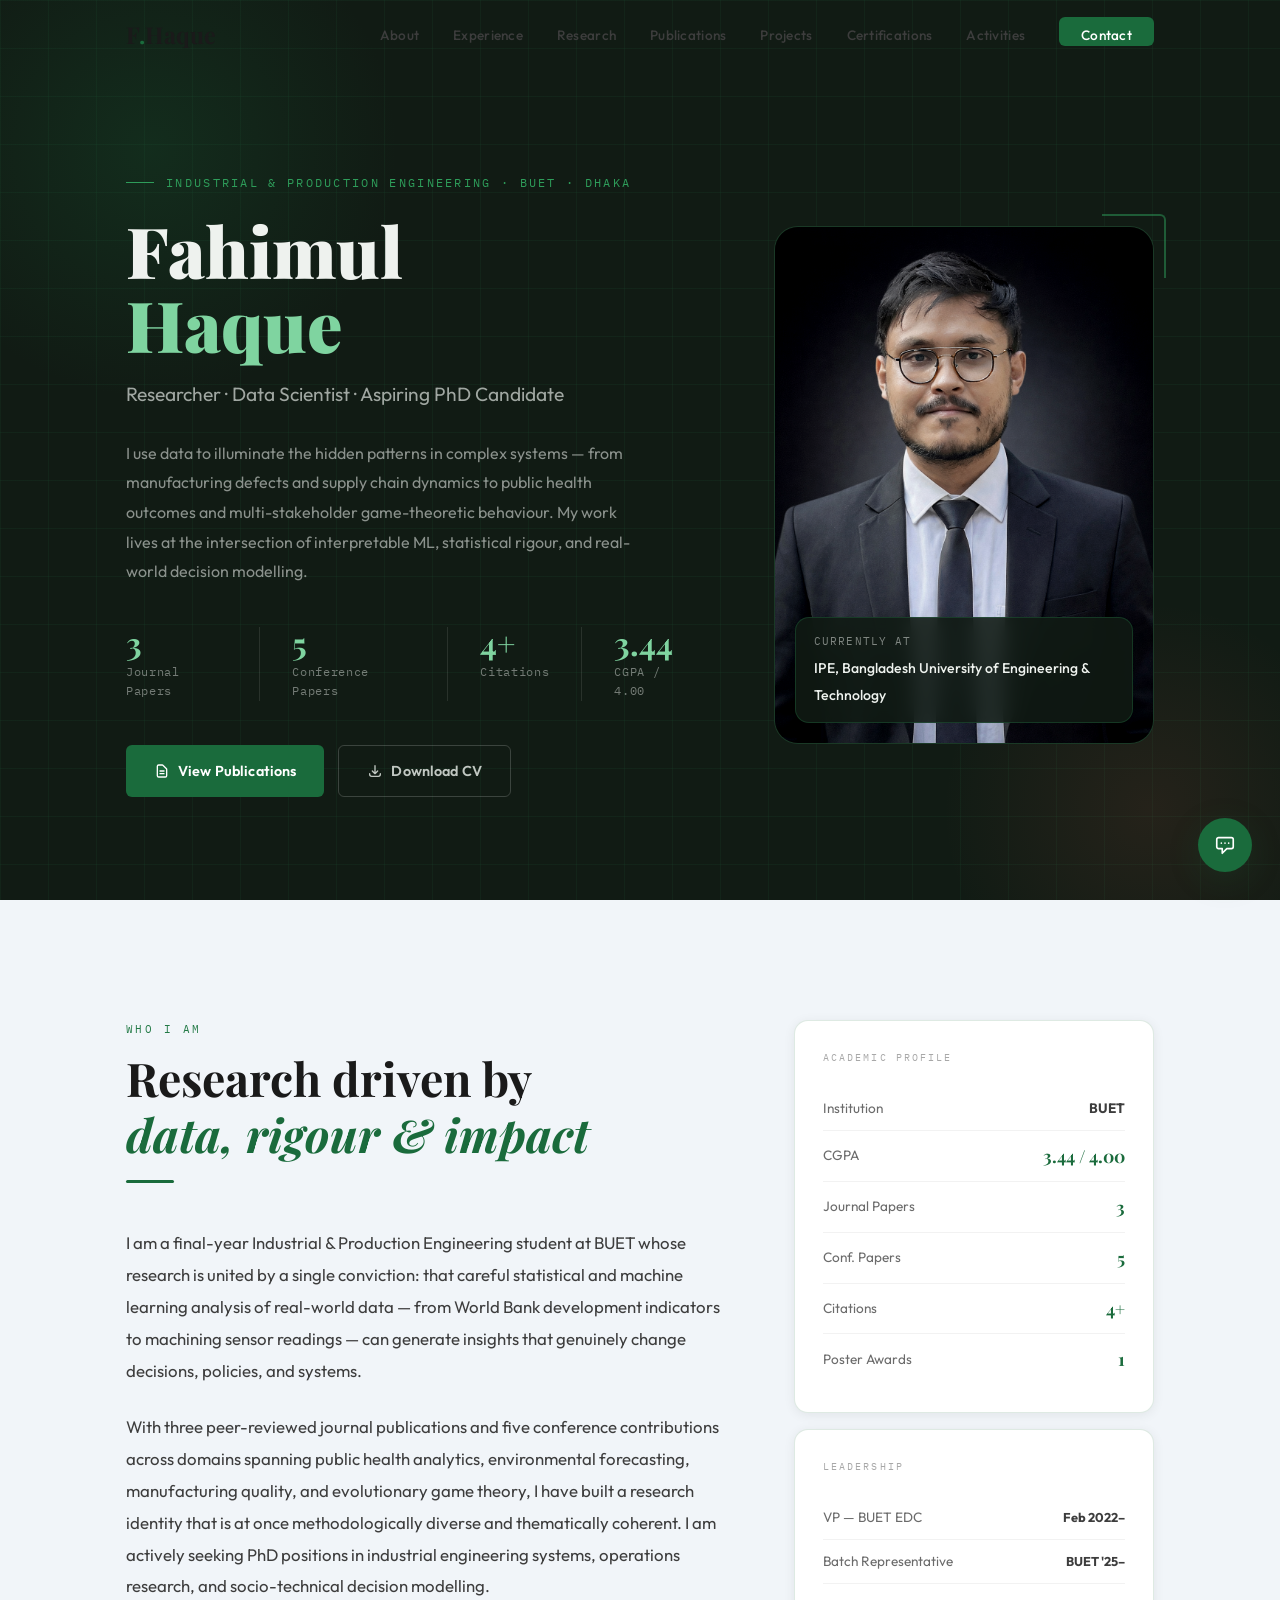
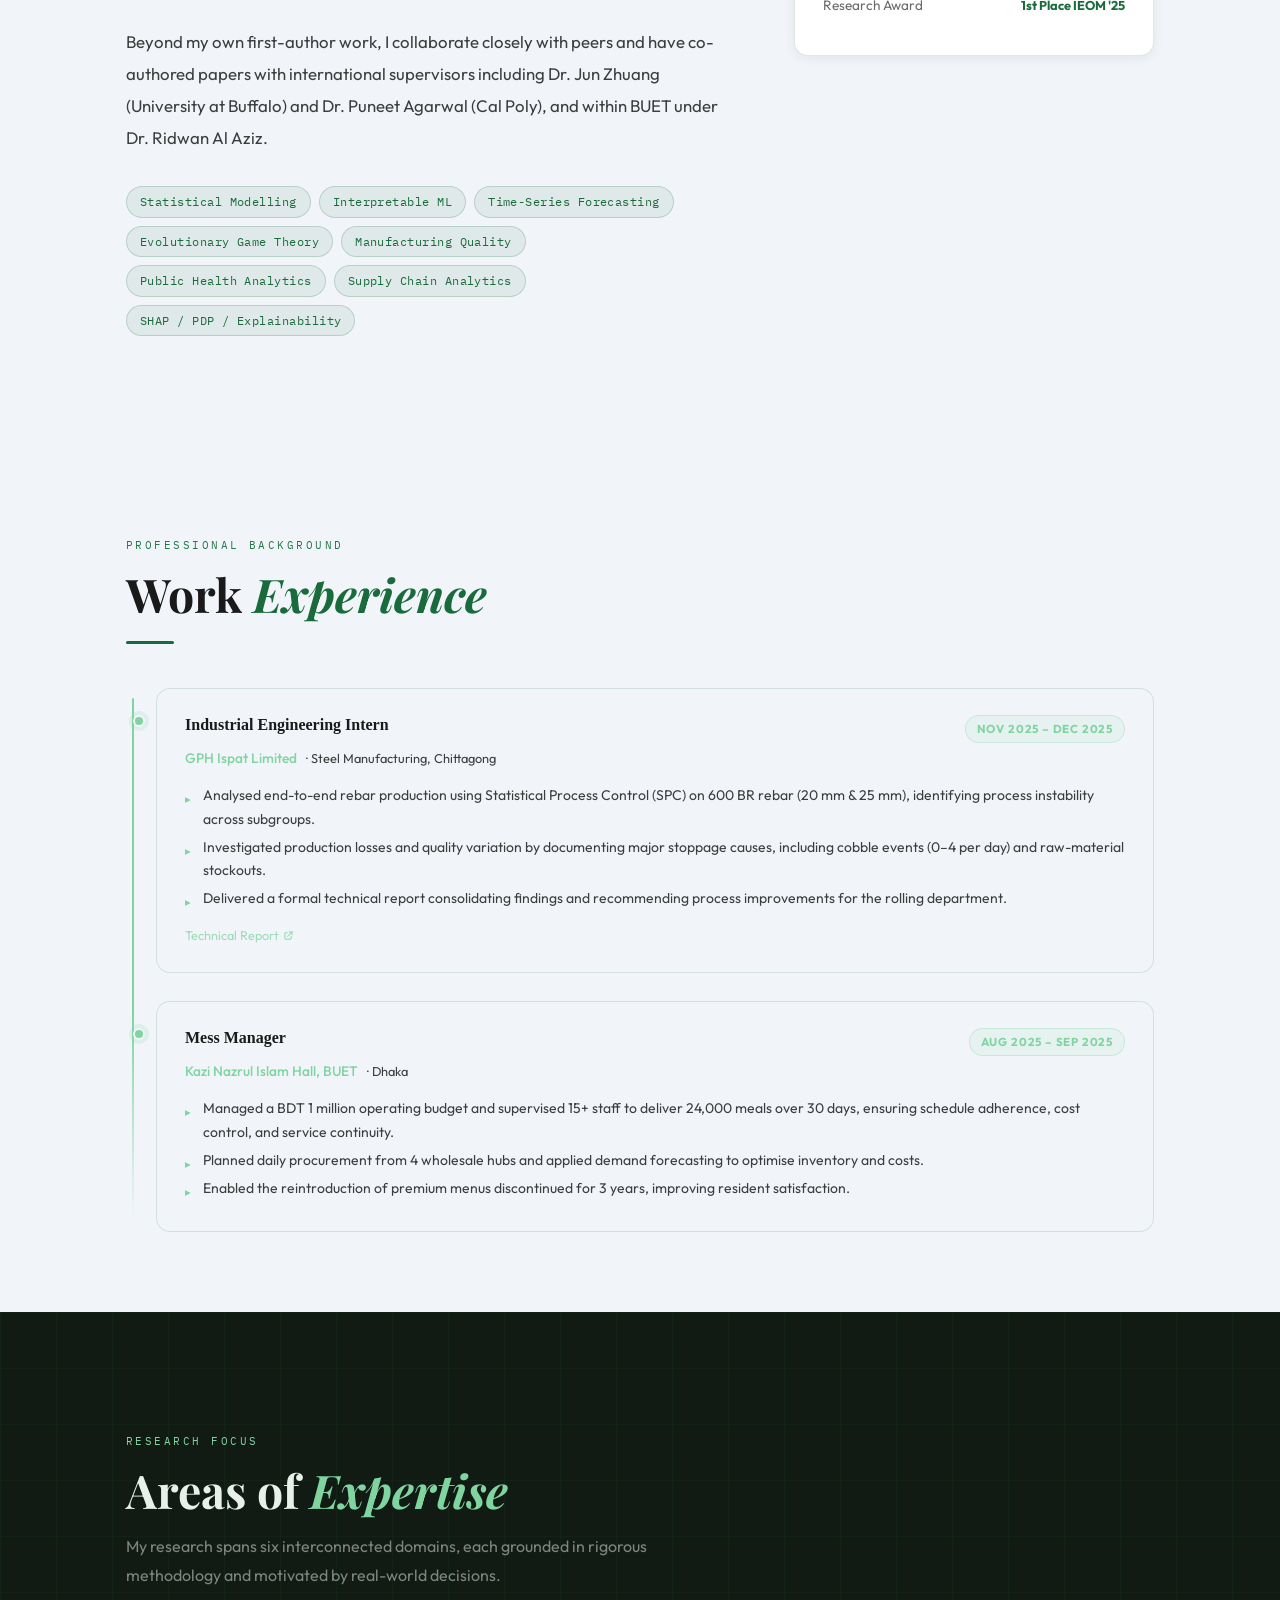
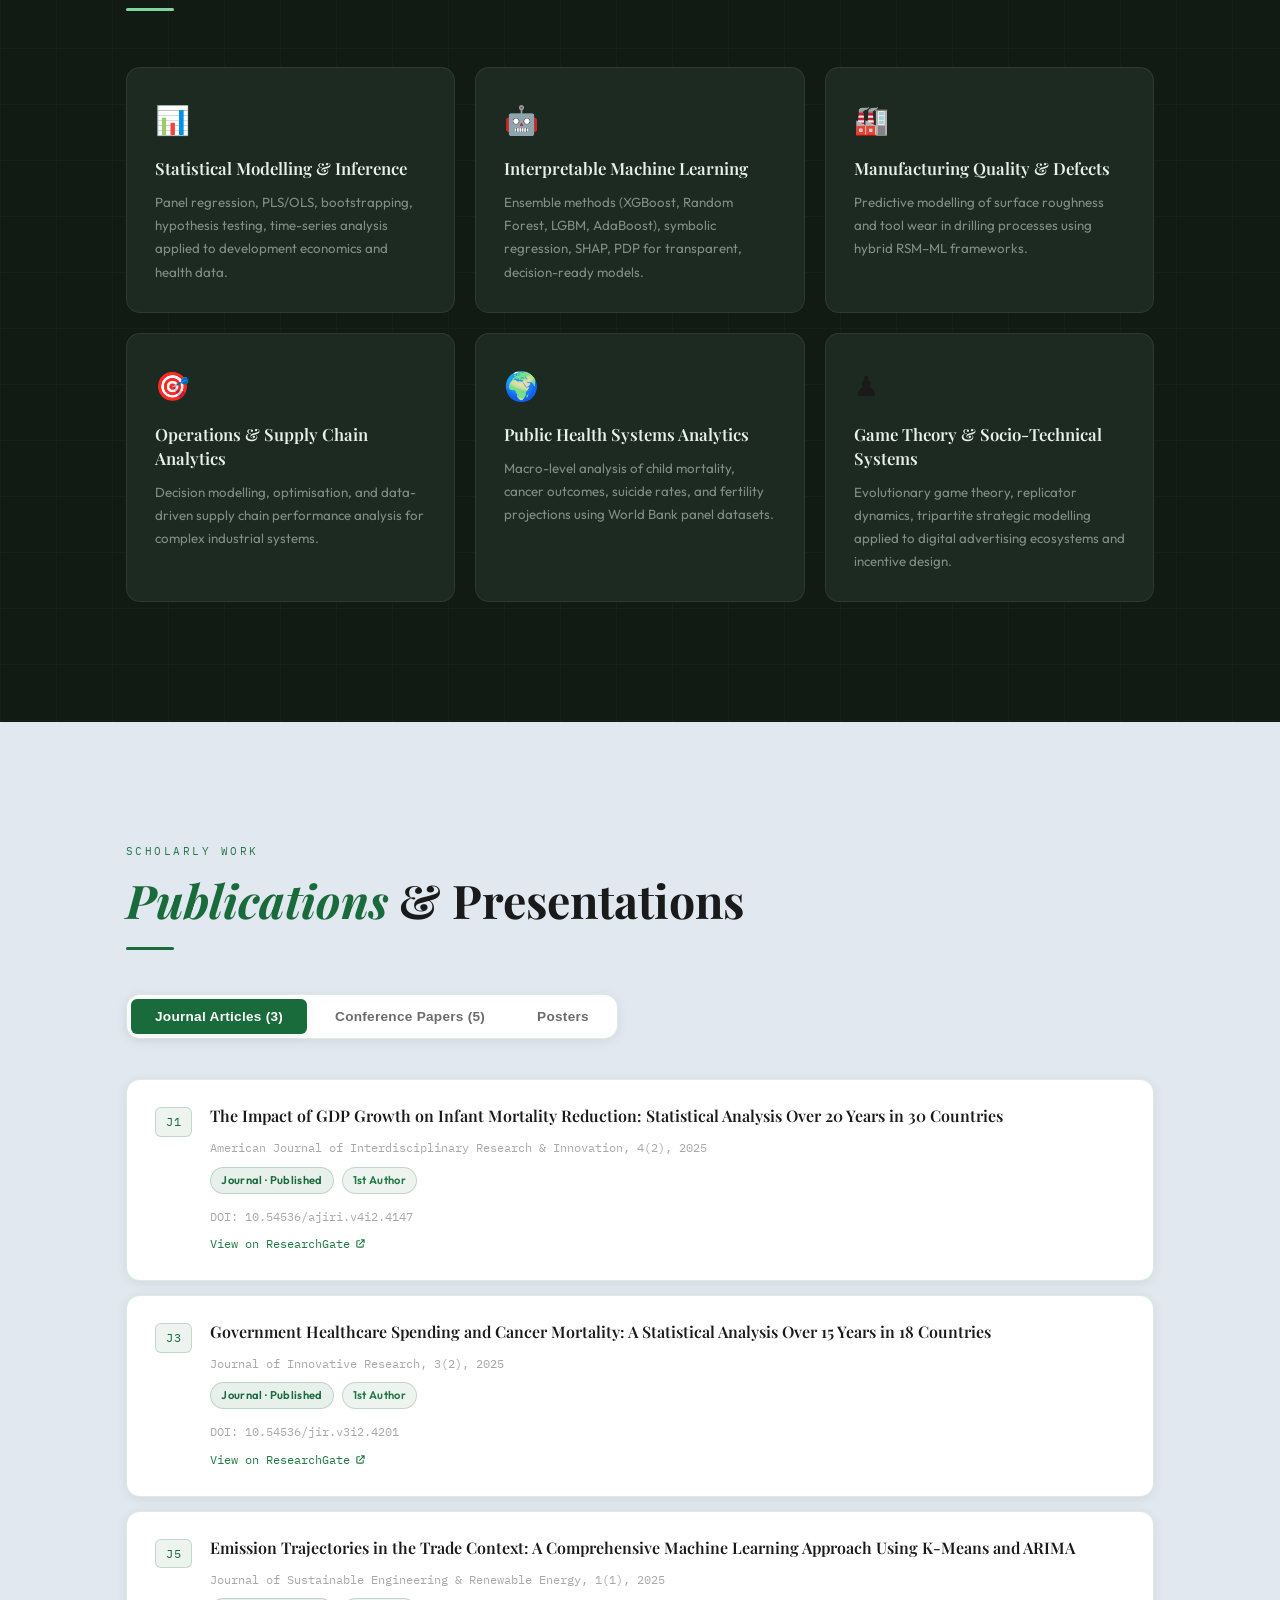
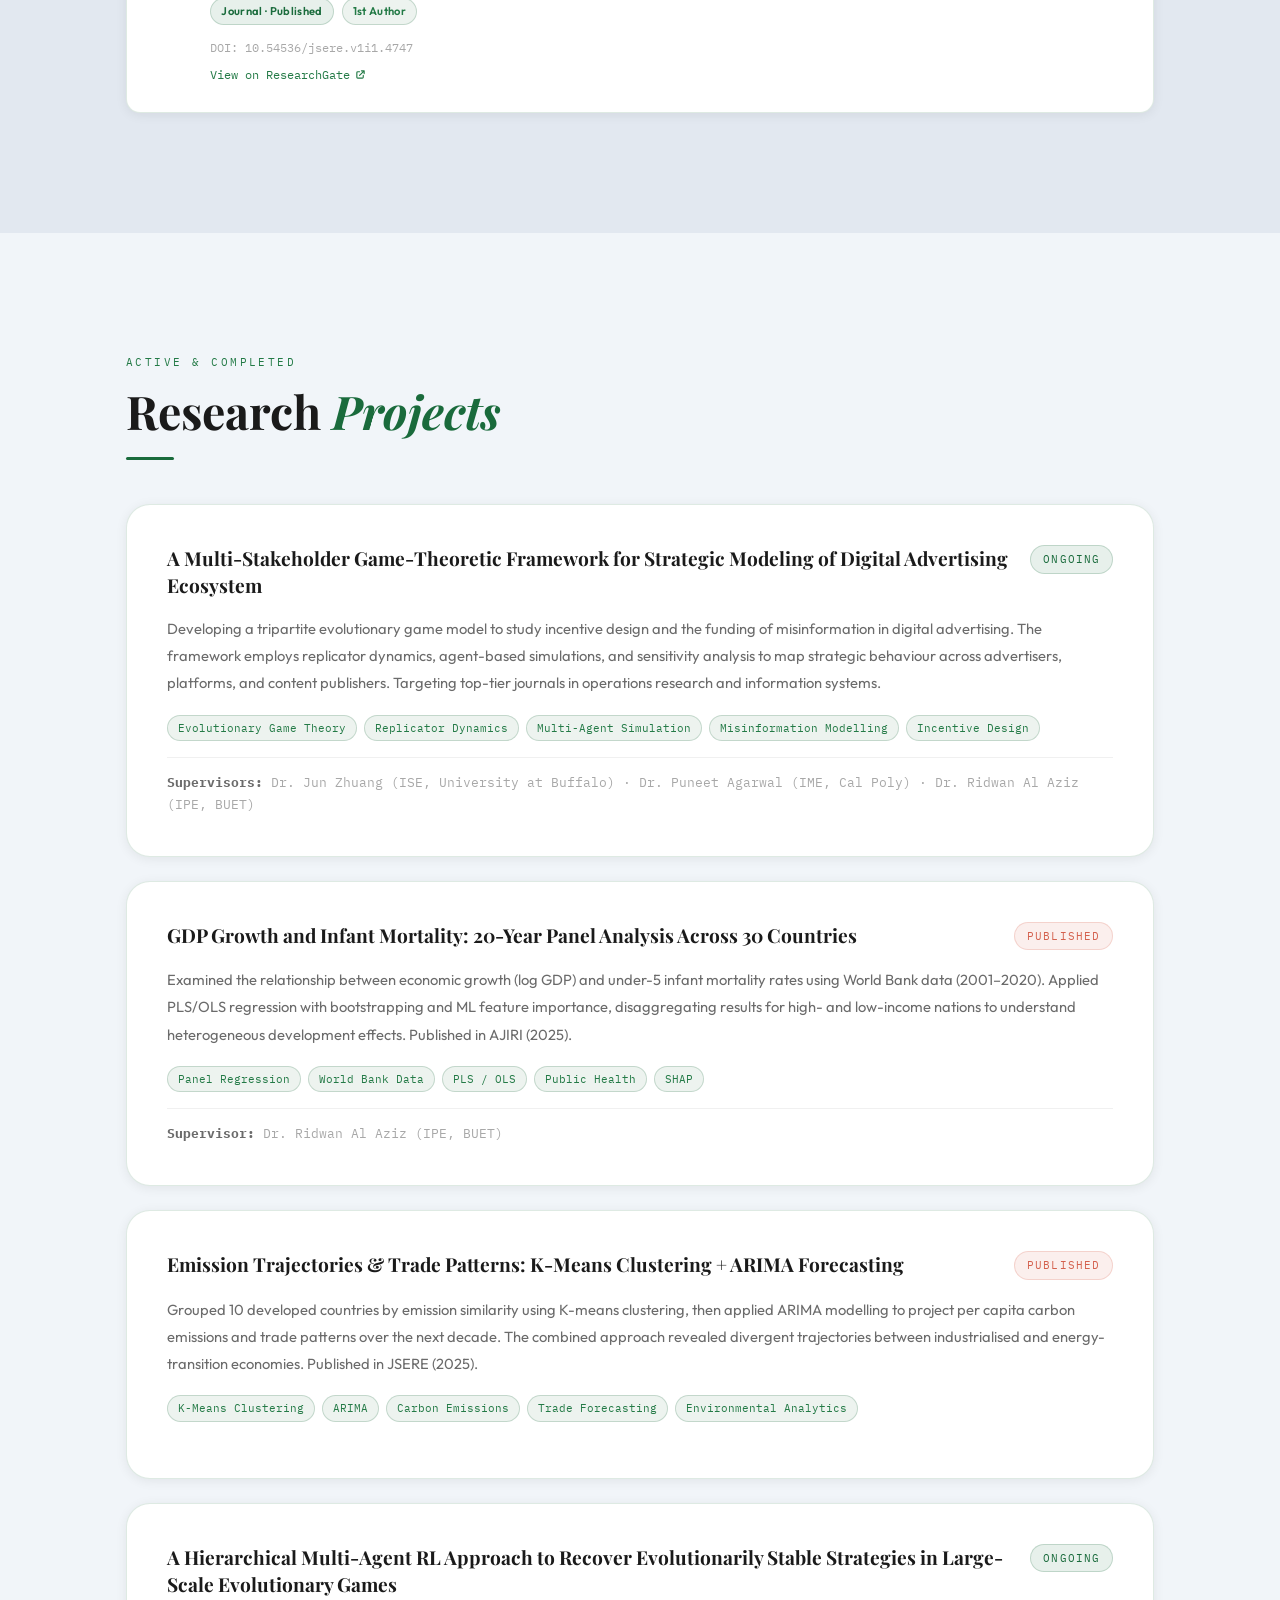
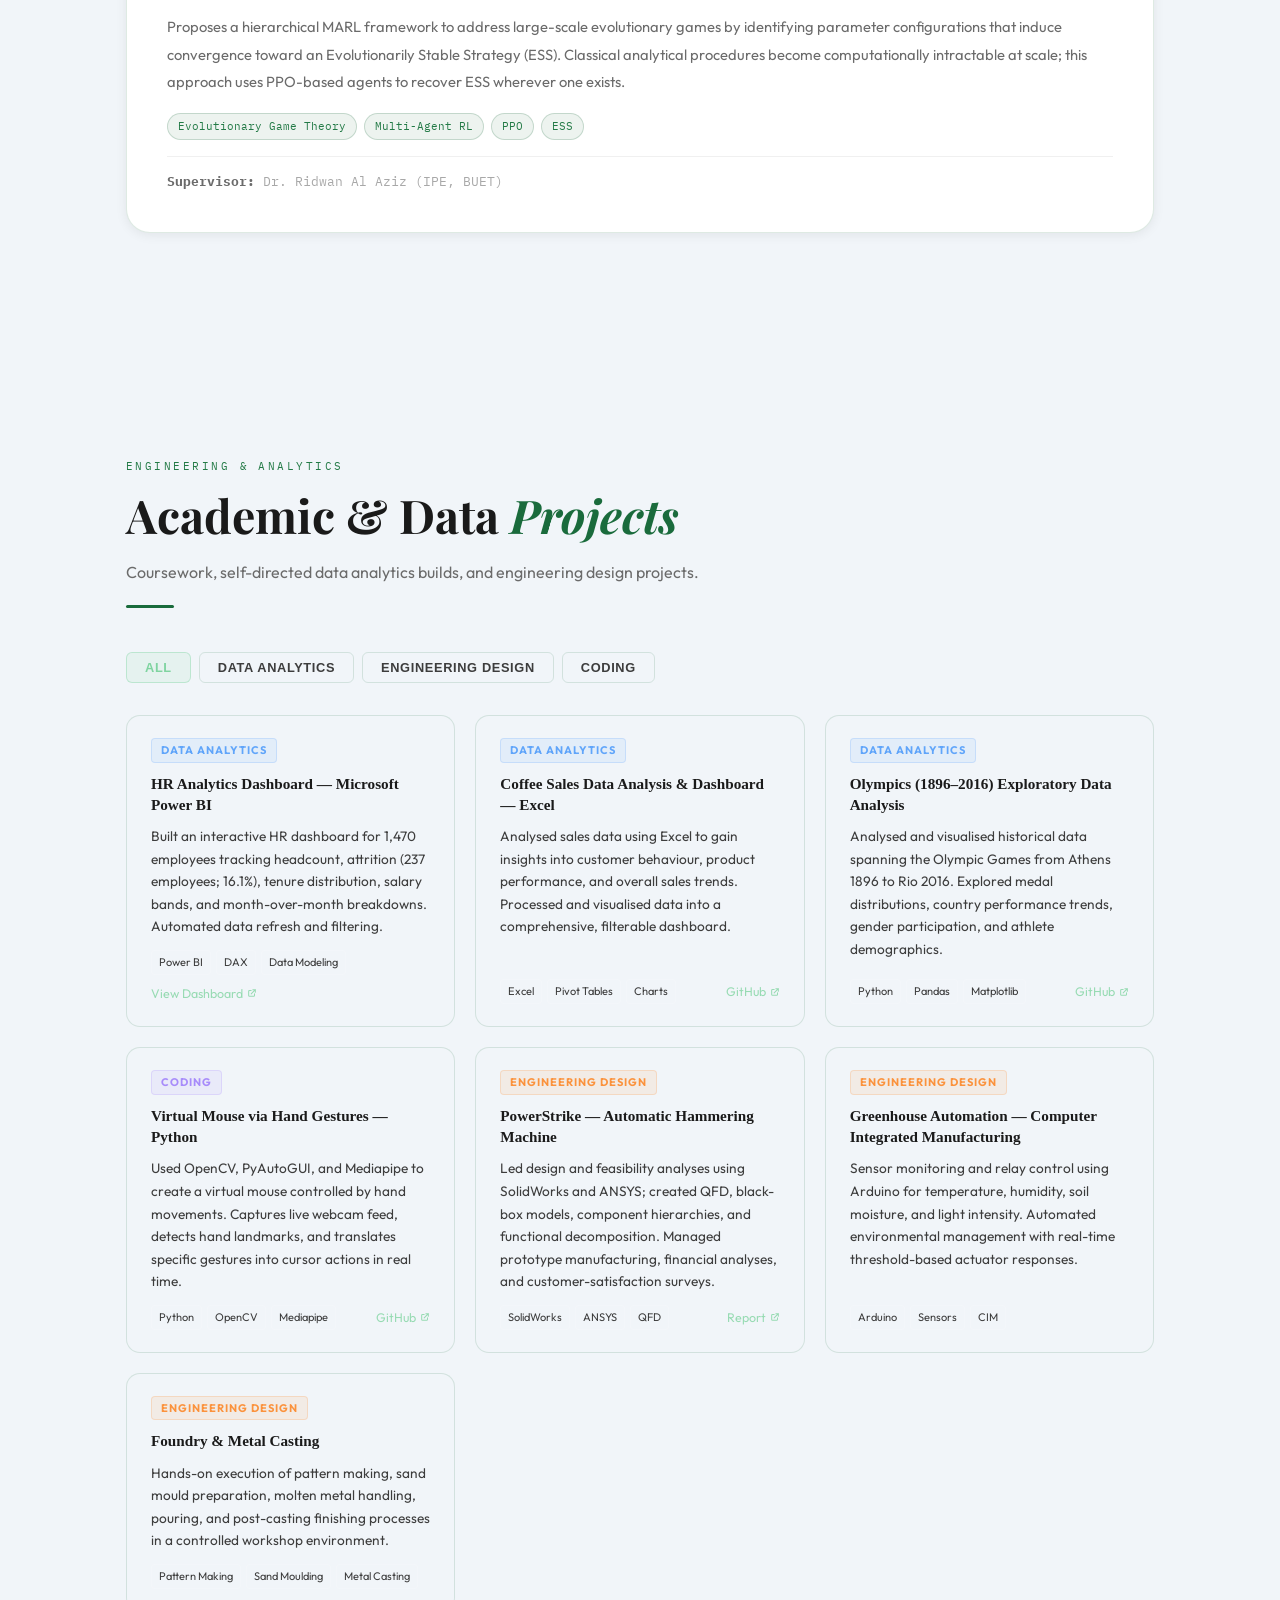
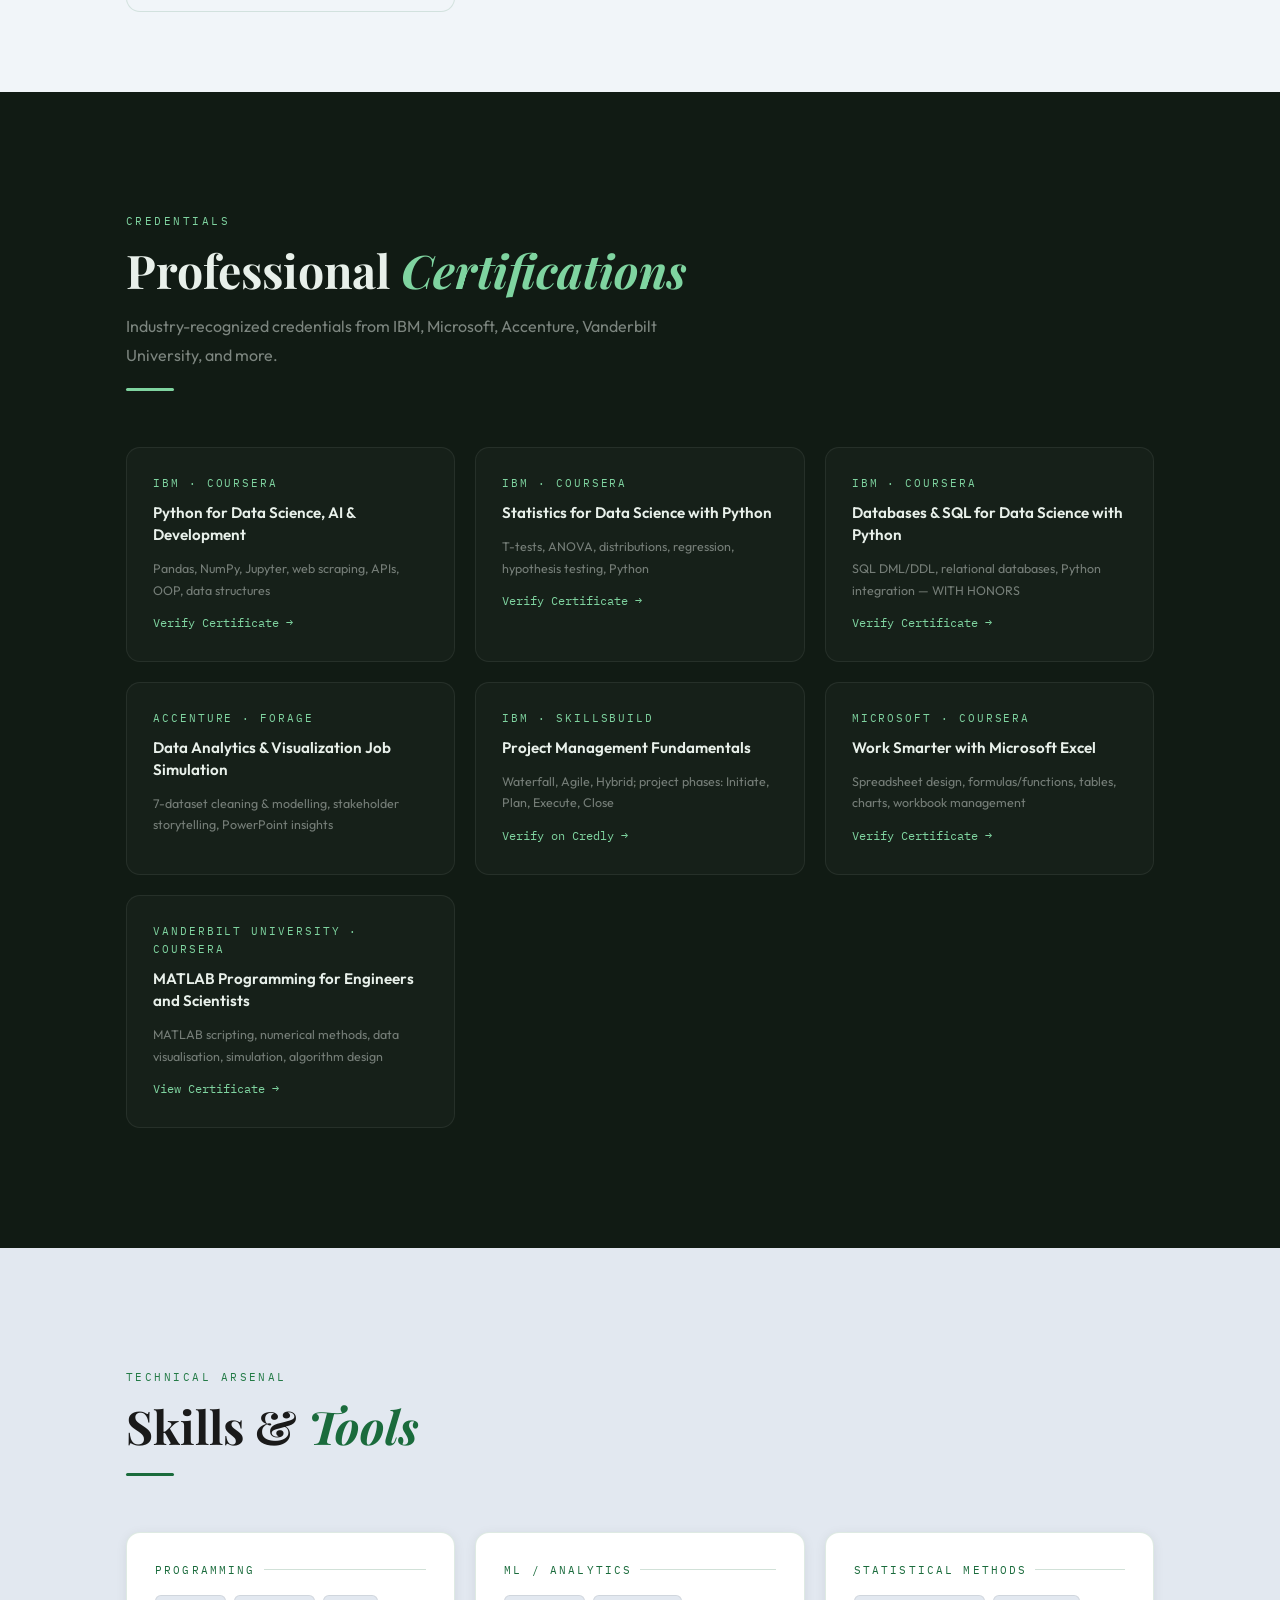
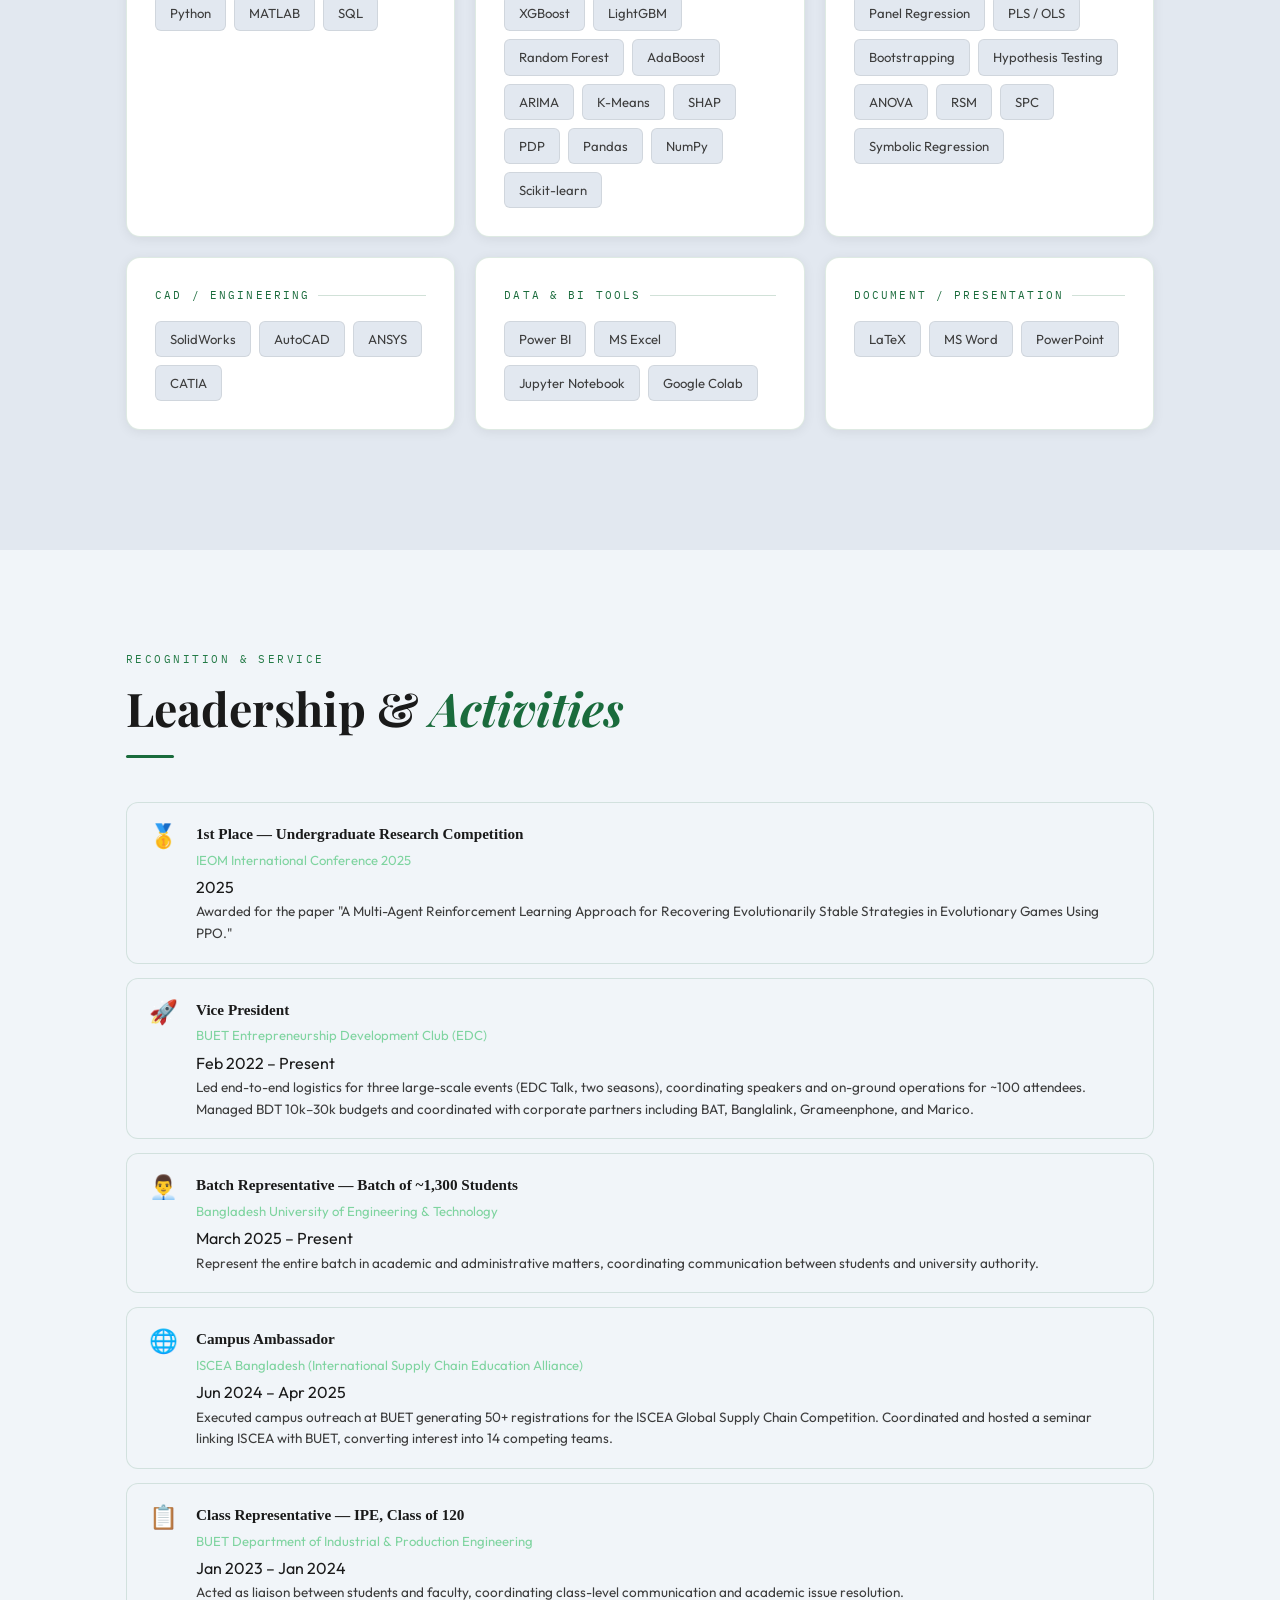
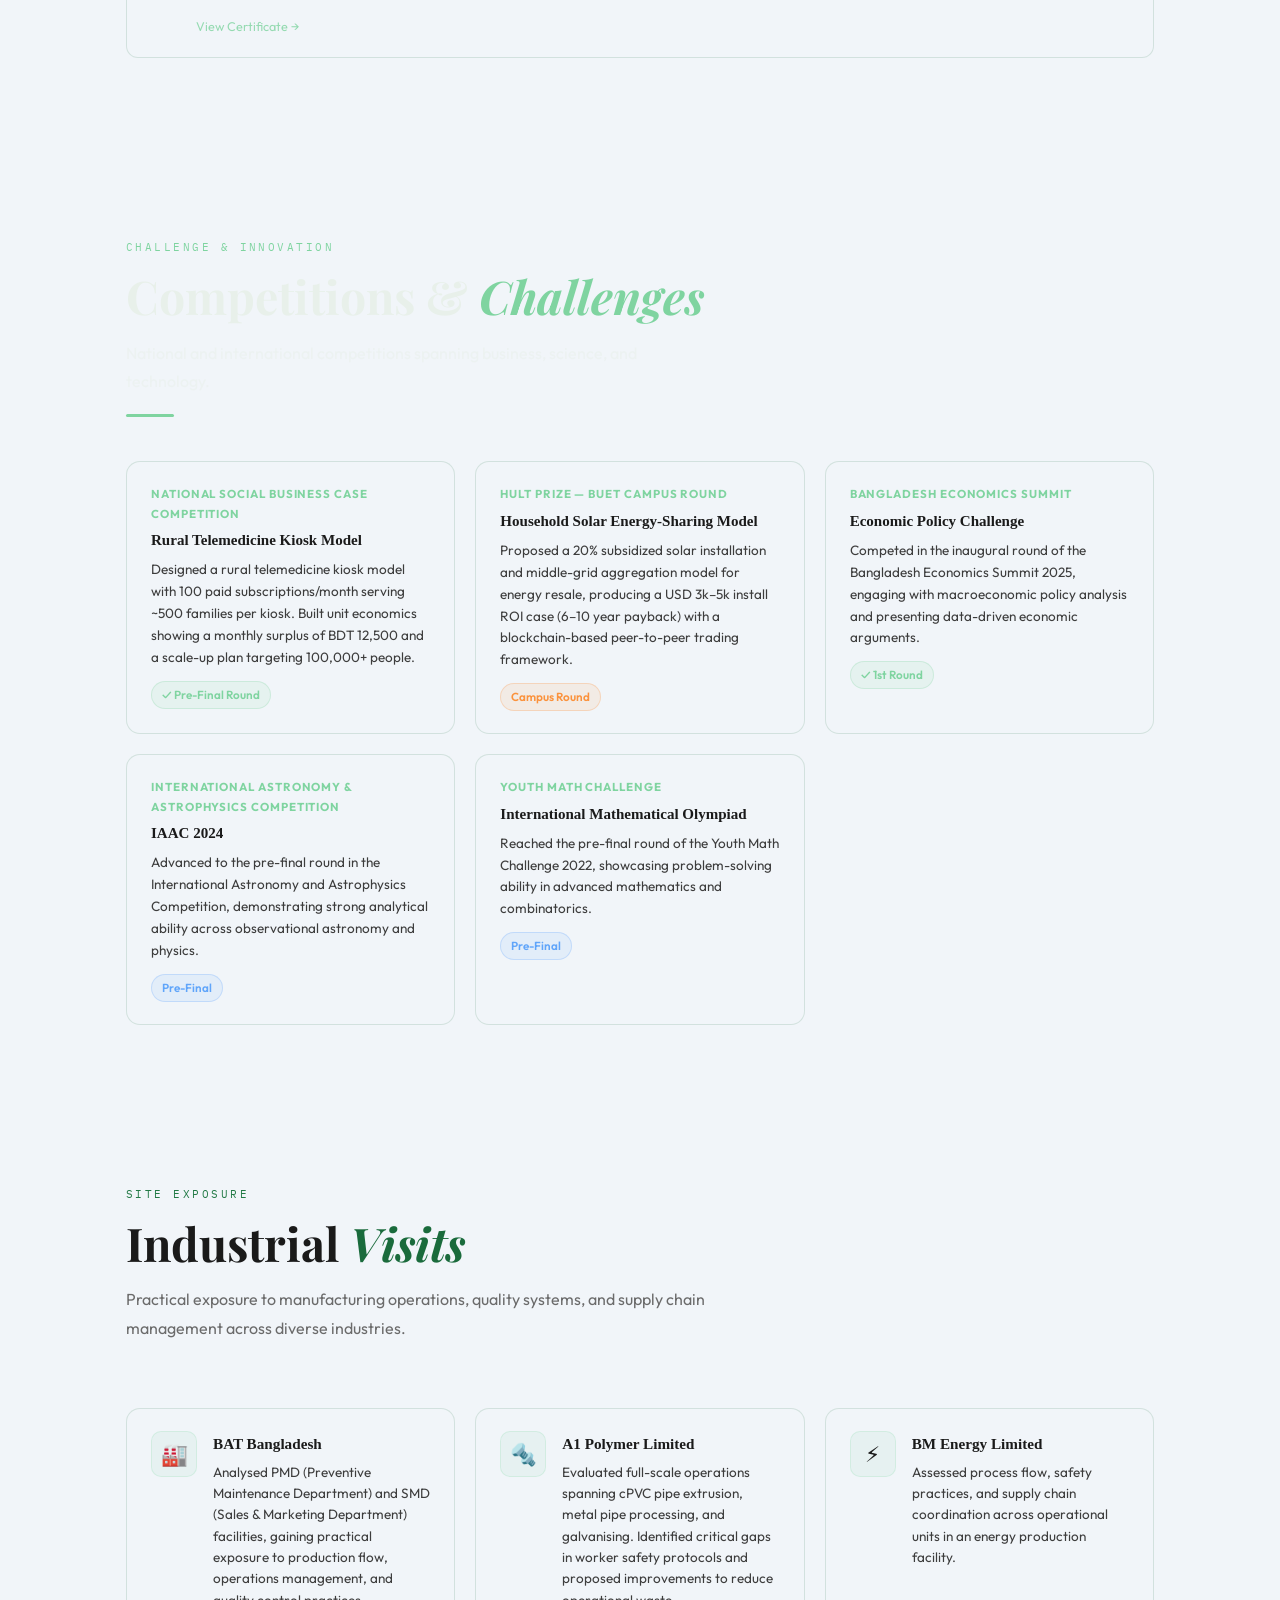
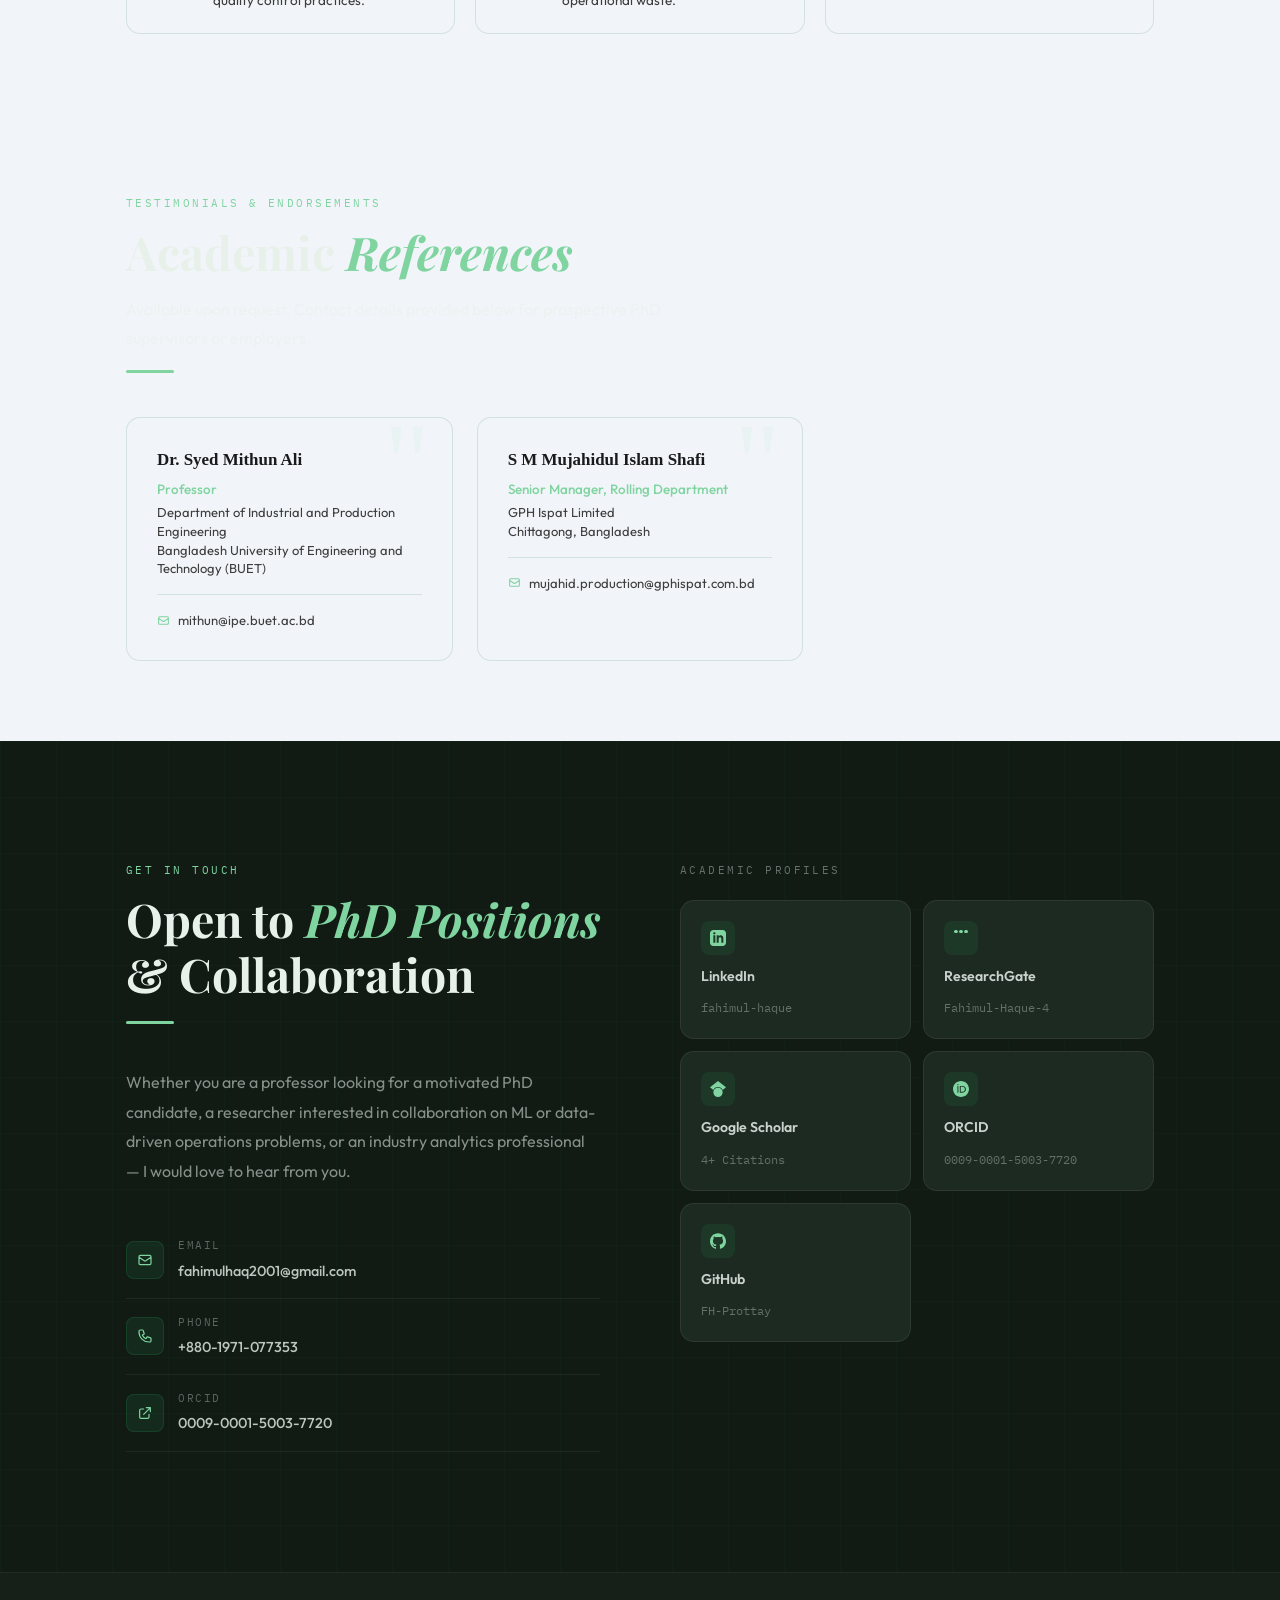
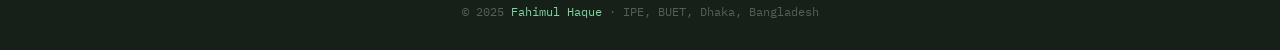
==== commit d1abcc6d: "Update index.html" ====
--- a/fahimul-portfolio/index.html
+++ b/fahimul-portfolio/index.html
@@ -7,7 +7,7 @@
   <meta property="og:title" content="Fahimul Haque — Researcher & Data Scientist" />
   <meta property="og:description" content="3 published journal papers, 5 conference papers. Seeking PhD in industrial engineering systems." />
   <title>Fahimul Haque — Researcher</title>
-  <link rel="stylesheet" href="style.css" />
+  <link rel="stylesheet" href="style.css?v=2" />
 
   <!-- ─── Styles for new sections ─────────────────────────────────────── -->
   <style>
--- a/fahimul-portfolio/style.css
+++ b/fahimul-portfolio/style.css
@@ -6,10 +6,14 @@
 @import url('https://fonts.googleapis.com/css2?family=Playfair+Display:ital,wght@0,400;0,500;0,600;0,700;0,900;1,400;1,600&family=Outfit:wght@300;400;500;600;700&family=IBM+Plex+Mono:wght@400;500;600&display=swap');
 
 /* ── CSS VARIABLES ─────────────────────────────────────────── */
+/* ── CSS VARIABLES ─────────────────────────────────────────── */
 :root {
-  --bg:           #f7f4ef;
-  --bg-warm:      #f0ebe2;
-  --bg-card:      #ffffff;
+  /* 1. The Updated Professional Slate Backgrounds */
+  --bg:           #f1f5f9; /* Cool, crisp slate gray (replaces the warm ivory) */
+  --bg-warm:      #e2e8f0; /* Slightly darker slate for alternating sections */
+  --bg-card:      #ffffff; /* Keeps your project cards crisp white */
+  
+  /* The rest of your existing colors stay exactly the same */
   --bg-dark:      #111b14;
   --bg-dark2:     #162019;
   --bg-dark3:     #1d2a21;
@@ -1445,3 +1449,466 @@
   .social-cards  { grid-template-columns: 1fr; }
   .hero-stats-row { gap: 20px; }
 }
+
+/* ============================================================
+   NEW SECTIONS (Work Experience, Academic Projects, etc.)
+   ============================================================ */
+
+/* ══ WORK EXPERIENCE ══════════════════════════════════════════════ */
+#work-experience { padding: 80px 0; }
+
+.work-timeline {
+  position: relative;
+  padding-left: 30px;
+}
+.work-timeline::before {
+  content: '';
+  position: absolute;
+  left: 6px;
+  top: 10px;
+  bottom: 10px;
+  width: 2px;
+  background: linear-gradient(to bottom, #7fd4a0 60%, transparent);
+  border-radius: 2px;
+}
+.work-entry {
+  position: relative;
+  margin-bottom: 28px;
+  background: var(--surface, rgba(255,255,255,0.04));
+  border: 1px solid var(--border, rgba(127,212,160,0.14));
+  border-radius: 14px;
+  padding: 26px 28px;
+  transition: border-color .25s ease, transform .25s ease;
+}
+.work-entry:last-child { margin-bottom: 0; }
+.work-entry::before {
+  content: '';
+  position: absolute;
+  left: -24px;
+  top: 26px;
+  width: 12px;
+  height: 12px;
+  border-radius: 50%;
+  background: #7fd4a0;
+  border: 2px solid var(--bg, #0a1a10);
+  box-shadow: 0 0 0 4px rgba(127,212,160,.18);
+  z-index: 1;
+}
+.work-entry:hover {
+  border-color: rgba(127,212,160,.5);
+  transform: translateX(5px);
+}
+.work-entry-header {
+  display: flex;
+  justify-content: space-between;
+  align-items: flex-start;
+  flex-wrap: wrap;
+  gap: 8px;
+  margin-bottom: 4px;
+}
+.work-entry-title {
+  font-size: 1.0rem;
+  font-weight: 700;
+  color: var(--ink, #e8f0ea);
+  font-family: var(--font-head, serif);
+  line-height: 1.3;
+}
+.work-entry-badge {
+  font-size: .72rem;
+  font-weight: 700;
+  text-transform: uppercase;
+  letter-spacing: .07em;
+  padding: 3px 11px;
+  border-radius: 20px;
+  white-space: nowrap;
+  background: rgba(127,212,160,.1);
+  border: 1px solid rgba(127,212,160,.28);
+  color: #7fd4a0;
+}
+.work-entry-company {
+  font-size: .86rem;
+  color: #7fd4a0;
+  font-weight: 500;
+  margin-bottom: 14px;
+}
+.work-entry-company span {
+  color: var(--ink-mid, rgba(232,240,234,.5));
+  font-weight: 400;
+  font-size: .8rem;
+  margin-left: 6px;
+}
+.work-bullets {
+  list-style: none;
+  padding: 0;
+  margin: 0;
+}
+.work-bullets li {
+  position: relative;
+  padding-left: 18px;
+  font-size: .875rem;
+  color: var(--ink-mid, rgba(232,240,234,.65));
+  line-height: 1.7;
+  margin-bottom: 4px;
+}
+.work-bullets li::before {
+  content: '▸';
+  position: absolute;
+  left: 0;
+  color: #7fd4a0;
+  font-size: .72rem;
+  top: 5px;
+}
+.work-entry-links {
+  display: flex;
+  gap: 14px;
+  flex-wrap: wrap;
+  margin-top: 14px;
+}
+.work-entry-link {
+  display: inline-flex;
+  align-items: center;
+  gap: 4px;
+  font-size: .79rem;
+  color: #7fd4a0;
+  text-decoration: none;
+  opacity: .75;
+  transition: opacity .2s;
+}
+.work-entry-link:hover { opacity: 1; }
+
+/* ══ ACADEMIC & DATA PROJECTS ════════════════════════════════════ */
+#academic-projects { padding: 80px 0; }
+
+.proj-filter-tabs {
+  display: flex;
+  gap: 8px;
+  flex-wrap: wrap;
+  margin-bottom: 32px;
+}
+.proj-filter-btn {
+  padding: 7px 18px;
+  border-radius: 6px;
+  border: 1px solid var(--border, rgba(127,212,160,.14));
+  background: transparent;
+  color: var(--ink-mid, rgba(232,240,234,.6));
+  font-size: .8rem;
+  font-weight: 600;
+  cursor: pointer;
+  transition: all .2s;
+  letter-spacing: .05em;
+  text-transform: uppercase;
+}
+.proj-filter-btn.active,
+.proj-filter-btn:hover {
+  background: rgba(127,212,160,.1);
+  border-color: rgba(127,212,160,.4);
+  color: #7fd4a0;
+}
+.proj-cards-grid {
+  display: grid;
+  grid-template-columns: repeat(auto-fill, minmax(310px, 1fr));
+  gap: 20px;
+}
+.proj-small-card {
+  background: var(--surface, rgba(255,255,255,.04));
+  border: 1px solid var(--border, rgba(127,212,160,.12));
+  border-radius: 14px;
+  padding: 22px 24px;
+  transition: border-color .25s, transform .25s;
+  display: flex;
+  flex-direction: column;
+  gap: 10px;
+}
+.proj-small-card:hover {
+  border-color: rgba(127,212,160,.4);
+  transform: translateY(-4px);
+}
+.proj-small-card[data-type="hidden"] { display: none; }
+
+.proj-small-type {
+  font-size: .69rem;
+  font-weight: 700;
+  text-transform: uppercase;
+  letter-spacing: .09em;
+  padding: 2px 9px;
+  border-radius: 4px;
+  width: fit-content;
+}
+.proj-type-data  { background: rgba(96,165,250,.1);  color: #60a5fa; border: 1px solid rgba(96,165,250,.22); }
+.proj-type-eng   { background: rgba(251,146,60,.1);  color: #fb923c; border: 1px solid rgba(251,146,60,.22); }
+.proj-type-code  { background: rgba(167,139,250,.1); color: #a78bfa; border: 1px solid rgba(167,139,250,.22); }
+
+.proj-small-title {
+  font-size: .95rem;
+  font-weight: 700;
+  color: var(--ink, #e8f0ea);
+  font-family: var(--font-head, serif);
+  line-height: 1.4;
+}
+.proj-small-desc {
+  font-size: .855rem;
+  color: var(--ink-mid, rgba(232,240,234,.62));
+  line-height: 1.65;
+  flex: 1;
+}
+.proj-small-footer {
+  display: flex;
+  justify-content: space-between;
+  align-items: center;
+  flex-wrap: wrap;
+  gap: 8px;
+  margin-top: 2px;
+}
+.proj-small-tools {
+  display: flex;
+  gap: 5px;
+  flex-wrap: wrap;
+}
+.proj-small-tool {
+  font-size: .69rem;
+  padding: 2px 7px;
+  border-radius: 4px;
+  background: rgba(255,255,255,.05);
+  border: 1px solid rgba(255,255,255,.1);
+  color: var(--ink-mid, rgba(232,240,234,.45));
+}
+.proj-small-link {
+  font-size: .78rem;
+  color: #7fd4a0;
+  text-decoration: none;
+  display: inline-flex;
+  align-items: center;
+  gap: 4px;
+  opacity: .78;
+  transition: opacity .2s;
+  flex-shrink: 0;
+}
+.proj-small-link:hover { opacity: 1; }
+
+/* ══ COMPETITIONS ════════════════════════════════════════════════ */
+#competitions { padding: 80px 0; }
+
+.comp-grid {
+  display: grid;
+  grid-template-columns: repeat(auto-fill, minmax(280px, 1fr));
+  gap: 20px;
+}
+.comp-card {
+  background: var(--surface, rgba(255,255,255,.04));
+  border: 1px solid var(--border, rgba(127,212,160,.12));
+  border-radius: 14px;
+  padding: 22px 24px;
+  transition: border-color .25s, transform .25s;
+  position: relative;
+  overflow: hidden;
+}
+.comp-card::after {
+  content: '';
+  position: absolute;
+  top: 0; left: 0; right: 0;
+  height: 2px;
+  background: linear-gradient(90deg, #7fd4a0, transparent);
+  opacity: 0;
+  transition: opacity .25s;
+}
+.comp-card:hover {
+  border-color: rgba(127,212,160,.42);
+  transform: translateY(-4px);
+}
+.comp-card:hover::after { opacity: 1; }
+.comp-event {
+  font-size: .72rem;
+  font-weight: 700;
+  text-transform: uppercase;
+  letter-spacing: .08em;
+  color: #7fd4a0;
+  margin-bottom: 7px;
+}
+.comp-name {
+  font-size: .94rem;
+  font-weight: 700;
+  color: var(--ink, #e8f0ea);
+  font-family: var(--font-head, serif);
+  margin-bottom: 8px;
+  line-height: 1.4;
+}
+.comp-desc {
+  font-size: .845rem;
+  color: var(--ink-mid, rgba(232,240,234,.6));
+  line-height: 1.62;
+}
+.comp-result {
+  display: inline-flex;
+  align-items: center;
+  gap: 5px;
+  font-size: .73rem;
+  font-weight: 600;
+  margin-top: 12px;
+  padding: 3px 10px;
+  border-radius: 20px;
+}
+.comp-result.reached   { background: rgba(127,212,160,.1); color: #7fd4a0; border: 1px solid rgba(127,212,160,.25); }
+.comp-result.campus    { background: rgba(251,146,60,.1);  color: #fb923c; border: 1px solid rgba(251,146,60,.25); }
+.comp-result.prefinal  { background: rgba(96,165,250,.1);  color: #60a5fa; border: 1px solid rgba(96,165,250,.25); }
+
+/* ══ INDUSTRIAL VISITS ═══════════════════════════════════════════ */
+#industrial-visits { padding: 80px 0; }
+
+.visit-grid {
+  display: grid;
+  grid-template-columns: repeat(auto-fill, minmax(290px, 1fr));
+  gap: 20px;
+}
+.visit-card {
+  background: var(--surface, rgba(255,255,255,.04));
+  border: 1px solid var(--border, rgba(127,212,160,.12));
+  border-radius: 14px;
+  padding: 22px 24px;
+  display: flex;
+  gap: 16px;
+  align-items: flex-start;
+  transition: border-color .25s, transform .2s;
+}
+.visit-card:hover {
+  border-color: rgba(127,212,160,.38);
+  transform: translateY(-3px);
+}
+.visit-icon-wrap {
+  width: 46px;
+  height: 46px;
+  border-radius: 10px;
+  flex-shrink: 0;
+  background: rgba(127,212,160,.09);
+  border: 1px solid rgba(127,212,160,.2);
+  display: flex;
+  align-items: center;
+  justify-content: center;
+  font-size: 1.35rem;
+}
+.visit-name {
+  font-size: .95rem;
+  font-weight: 700;
+  color: var(--ink, #e8f0ea);
+  font-family: var(--font-head, serif);
+  margin-bottom: 5px;
+}
+.visit-desc {
+  font-size: .845rem;
+  color: var(--ink-mid, rgba(232,240,234,.6));
+  line-height: 1.58;
+}
+
+/* ══ LEADERSHIP & ACTIVITIES (replaces old awards grid) ═════════ */
+.activity-stack { display: flex; flex-direction: column; gap: 14px; }
+.activity-item {
+  display: flex;
+  gap: 18px;
+  align-items: flex-start;
+  background: var(--surface, rgba(255,255,255,.04));
+  border: 1px solid var(--border, rgba(127,212,160,.12));
+  border-radius: 12px;
+  padding: 18px 22px;
+  transition: border-color .25s;
+}
+.activity-item:hover { border-color: rgba(127,212,160,.38); }
+.activity-icon { font-size: 1.45rem; flex-shrink: 0; line-height: 1.3; }
+.activity-content { flex: 1; }
+.activity-title {
+  font-size: .95rem;
+  font-weight: 700;
+  color: var(--ink, #e8f0ea);
+  font-family: var(--font-head, serif);
+  margin-bottom: 2px;
+}
+.activity-org {
+  font-size: .82rem;
+  color: #7fd4a0;
+  margin-bottom: 3px;
+}
+.activity-period {
+  font-size: .75rem;
+  color: var(--ink-mid, rgba(232,240,234,.38));
+  letter-spacing: .03em;
+  margin-bottom: 6px;
+}
+.activity-desc {
+  font-size: .845rem;
+  color: var(--ink-mid, rgba(232,240,234,.6));
+  line-height: 1.6;
+}
+
+/* ══ REFERENCES ══════════════════════════════════════════════════ */
+#references { padding: 80px 0; }
+
+.ref-grid {
+  display: grid;
+  grid-template-columns: repeat(auto-fill, minmax(320px, 1fr));
+  gap: 24px;
+}
+.ref-card {
+  background: var(--surface, rgba(255,255,255,.04));
+  border: 1px solid var(--border, rgba(127,212,160,.12));
+  border-radius: 14px;
+  padding: 28px 30px;
+  transition: border-color .25s;
+  position: relative;
+  overflow: hidden;
+}
+.ref-card::before {
+  content: '"';
+  position: absolute;
+  top: -12px; right: 22px;
+  font-size: 7rem;
+  color: rgba(127,212,160,.055);
+  font-family: Georgia, serif;
+  line-height: 1;
+  pointer-events: none;
+}
+.ref-card:hover { border-color: rgba(127,212,160,.45); }
+.ref-name {
+  font-size: 1.06rem;
+  font-weight: 700;
+  color: var(--ink, #e8f0ea);
+  font-family: var(--font-head, serif);
+  margin-bottom: 3px;
+}
+.ref-role {
+  font-size: .84rem;
+  color: #7fd4a0;
+  font-weight: 500;
+  margin-bottom: 2px;
+}
+.ref-dept {
+  font-size: .81rem;
+  color: var(--ink-mid, rgba(232,240,234,.52));
+  line-height: 1.45;
+  margin-bottom: 16px;
+}
+.ref-divider {
+  height: 1px;
+  background: var(--border, rgba(127,212,160,.12));
+  margin-bottom: 14px;
+}
+.ref-contact-row {
+  display: flex;
+  align-items: center;
+  gap: 8px;
+}
+.ref-contact-row a {
+  font-size: .82rem;
+  color: var(--ink-mid, rgba(232,240,234,.55));
+  text-decoration: none;
+  transition: color .2s;
+  word-break: break-all;
+}
+.ref-contact-row a:hover { color: #7fd4a0; }
+
+/* ══ RESPONSIVE TWEAKS ═══════════════════════════════════════════ */
+@media (max-width: 640px) {
+  .proj-cards-grid,
+  .comp-grid,
+  .visit-grid,
+  .ref-grid { grid-template-columns: 1fr; }
+  .work-timeline { padding-left: 20px; }
+  .work-entry::before { left: -15px; }
+}
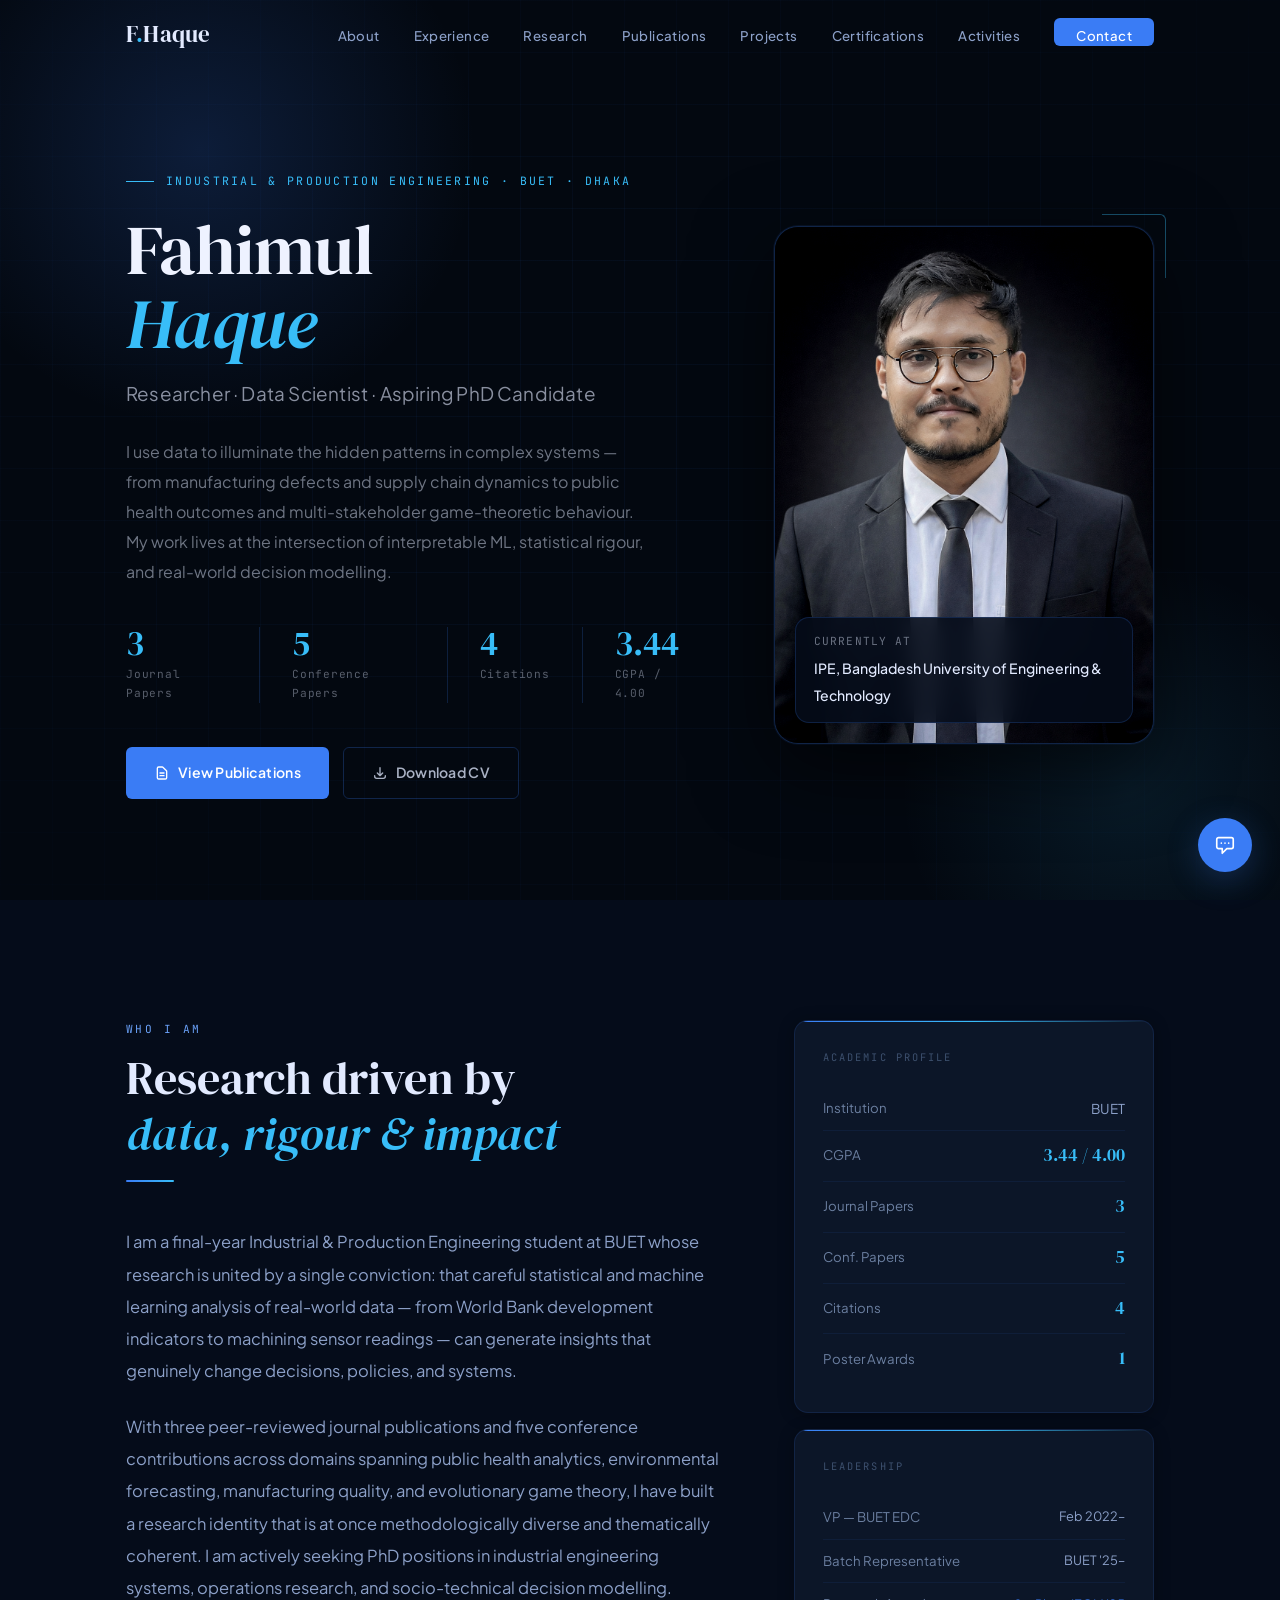
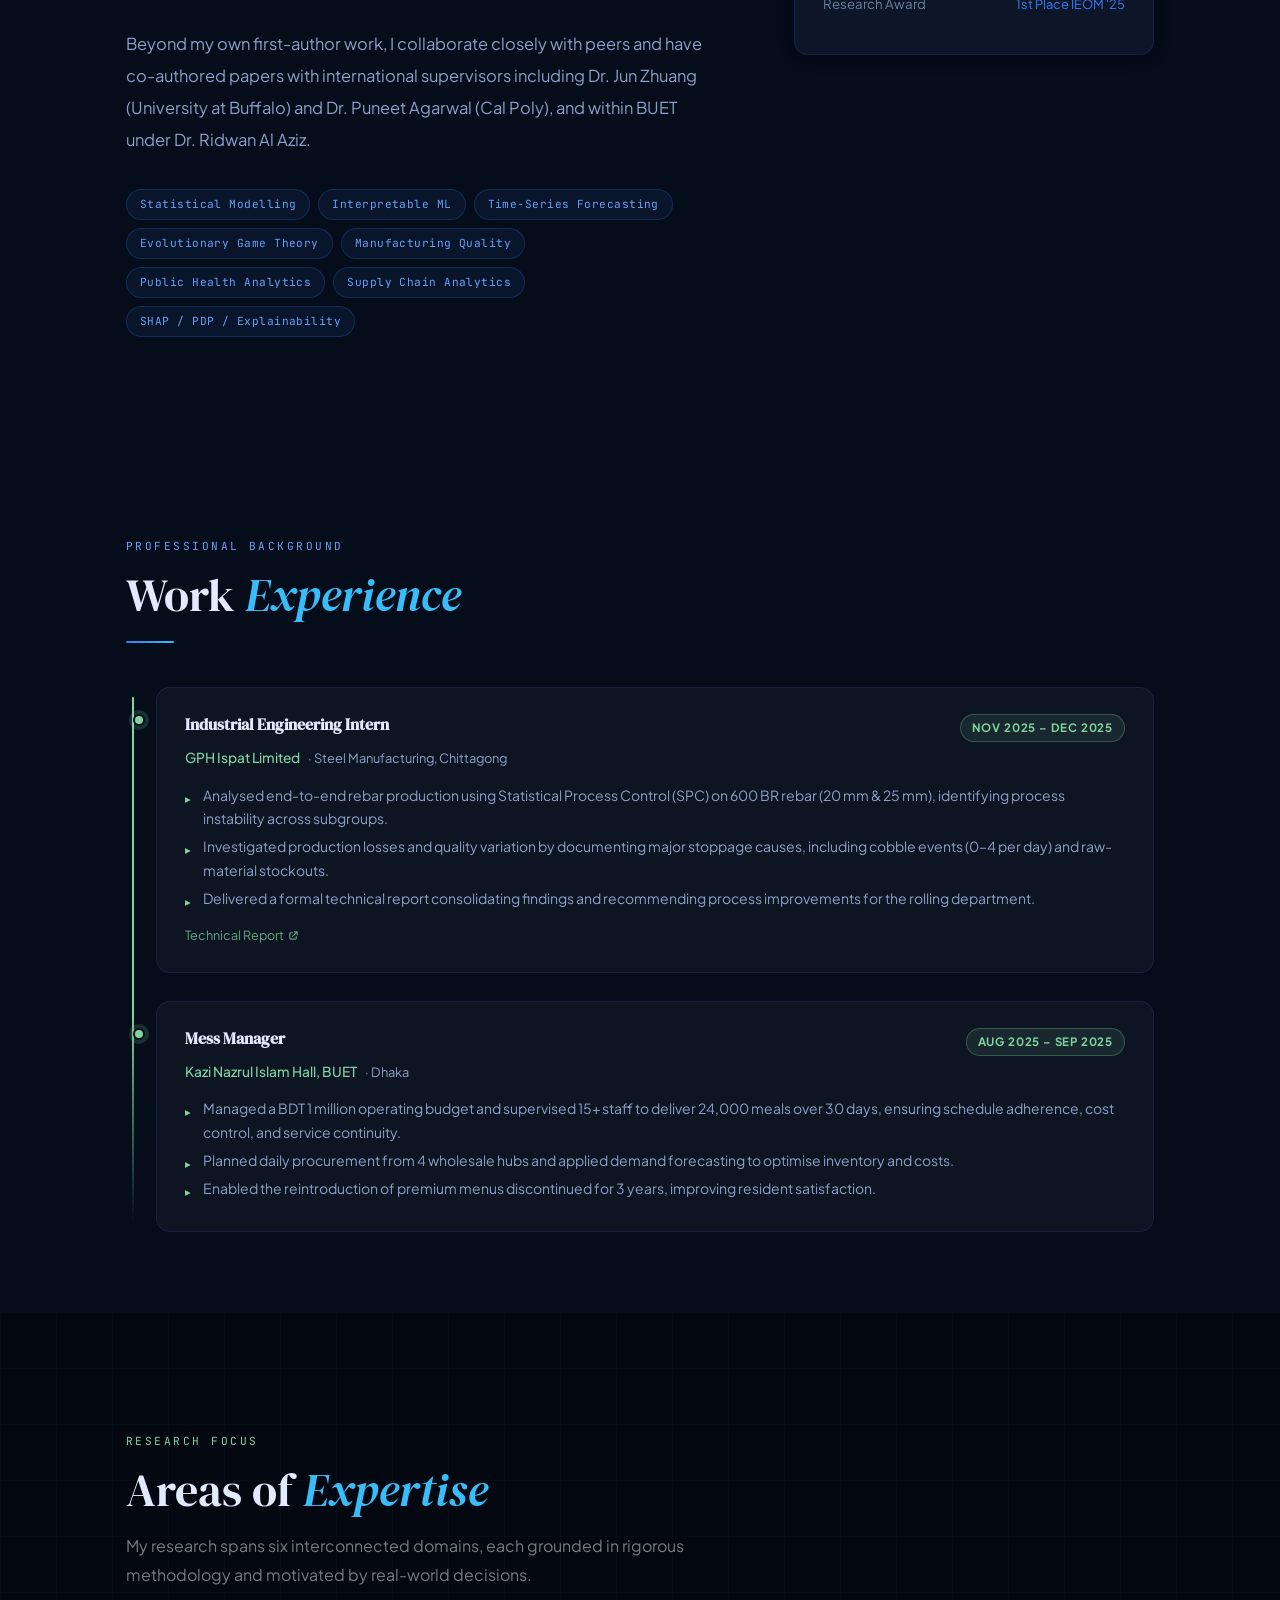
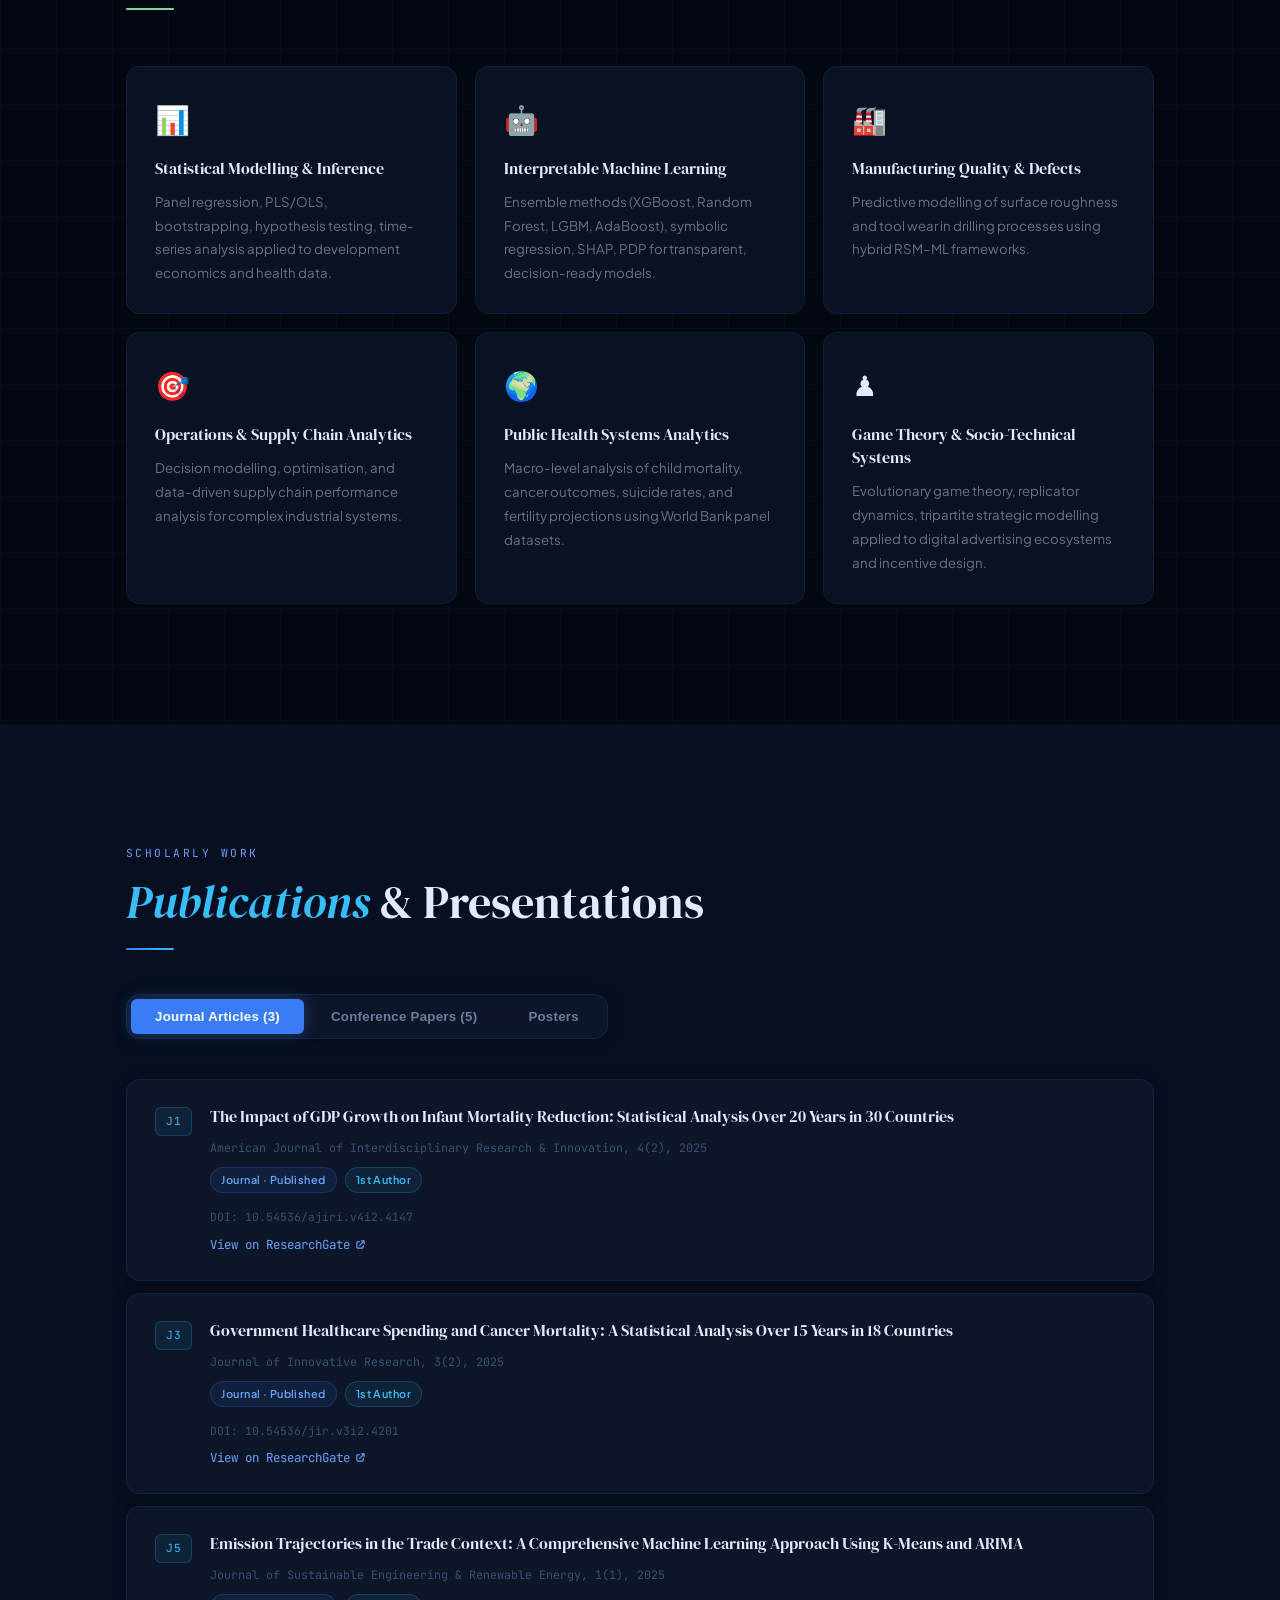
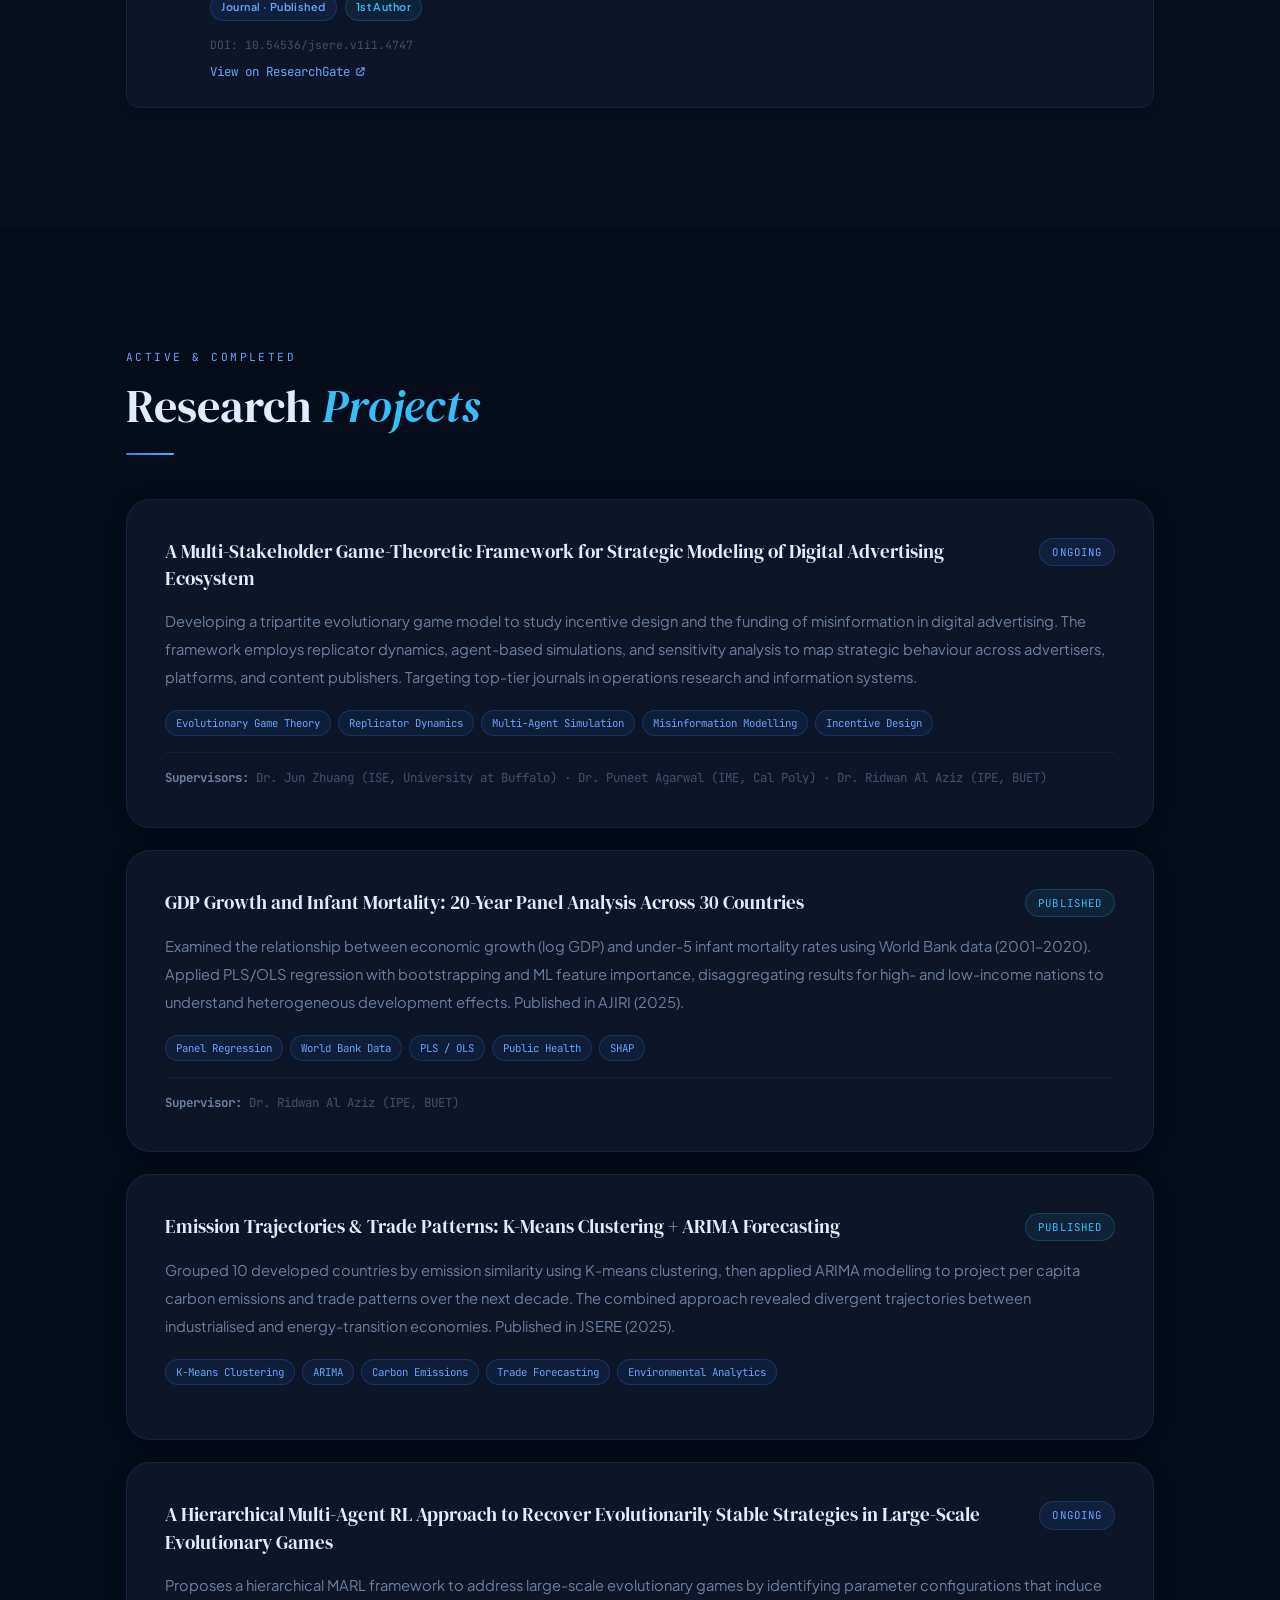
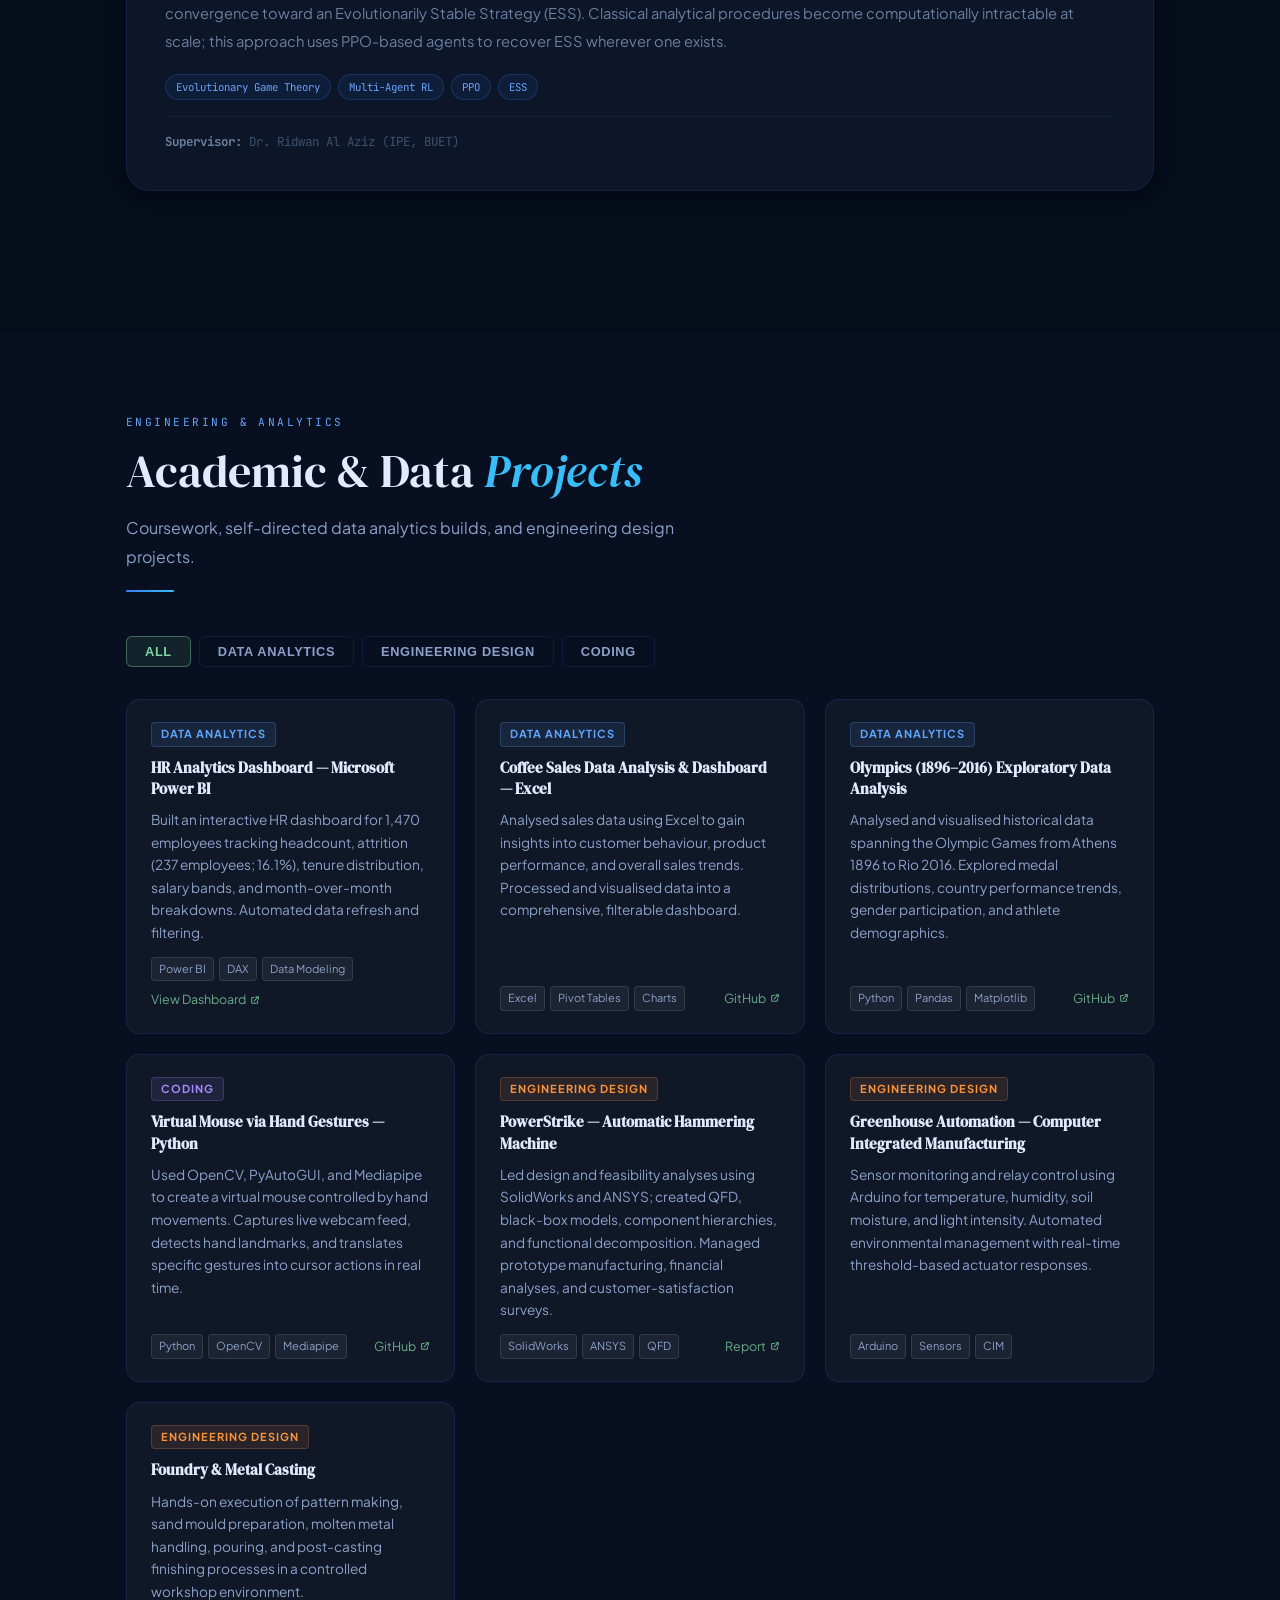
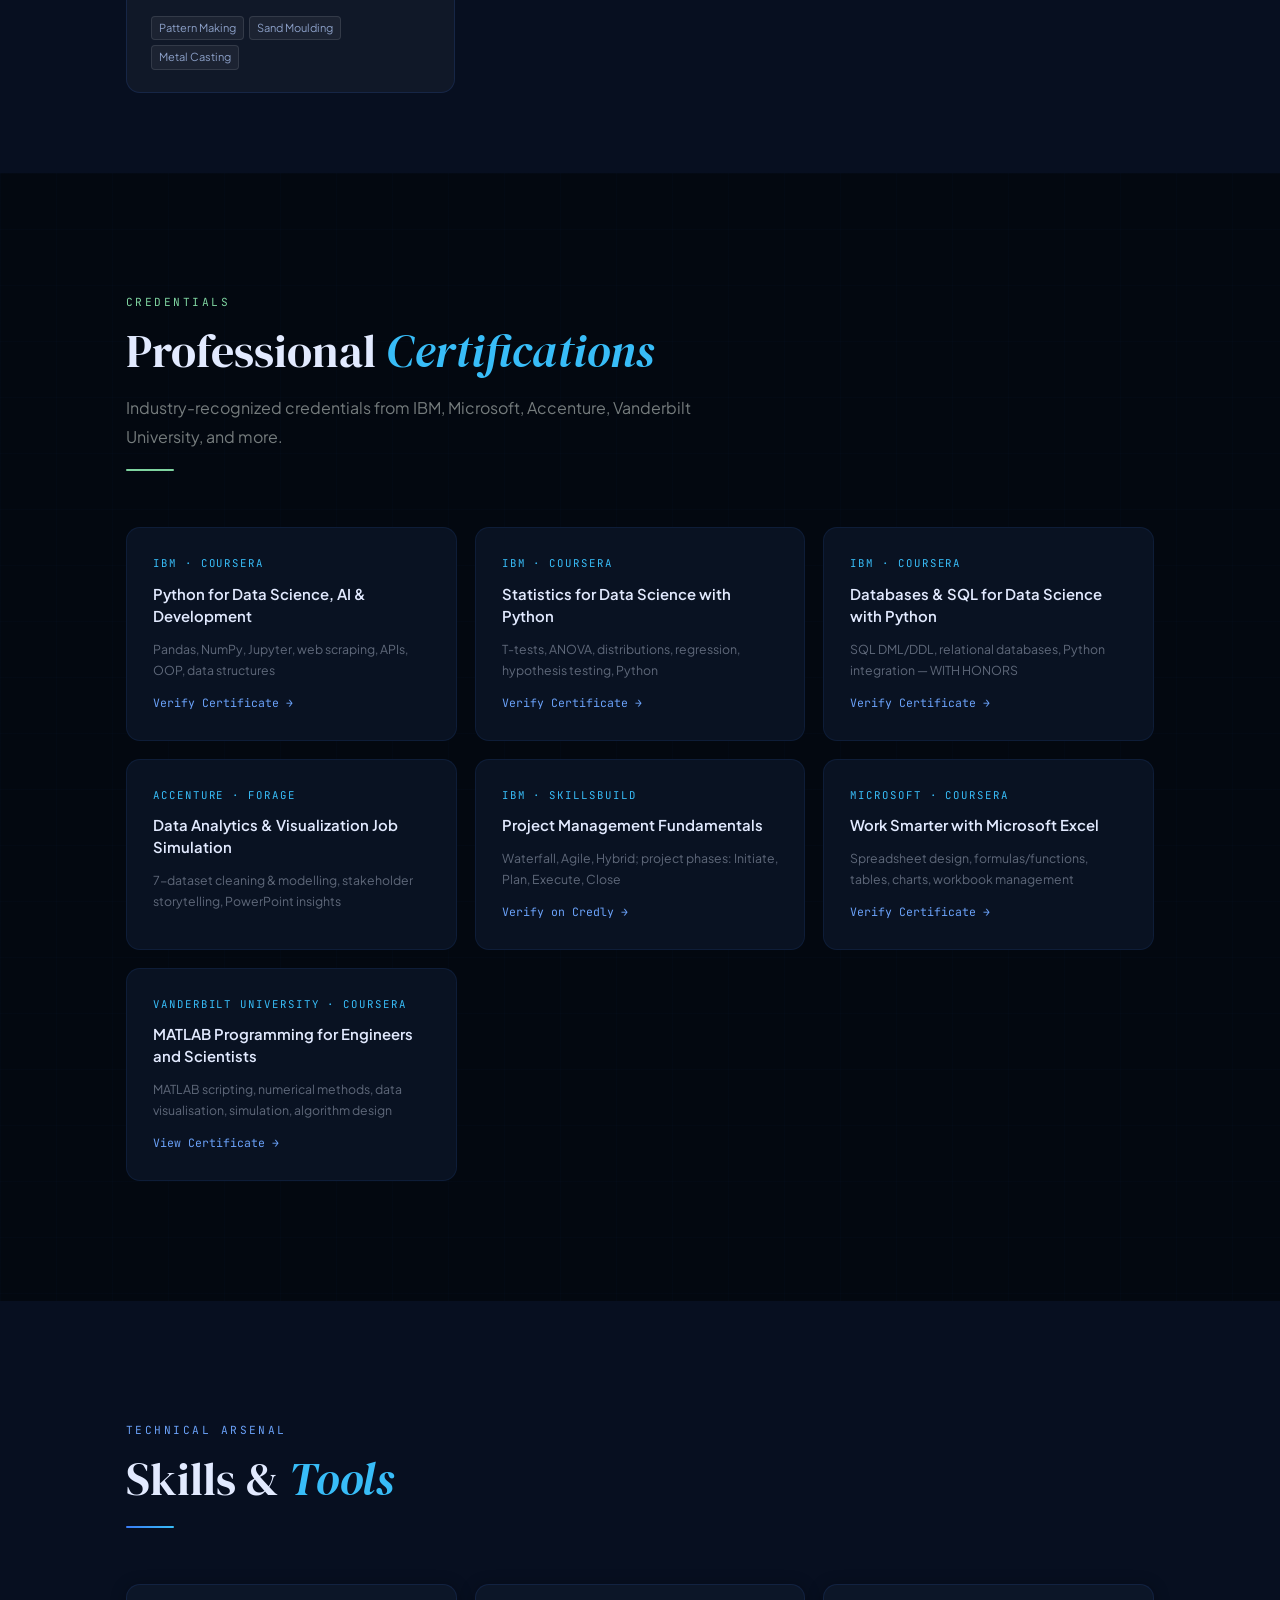
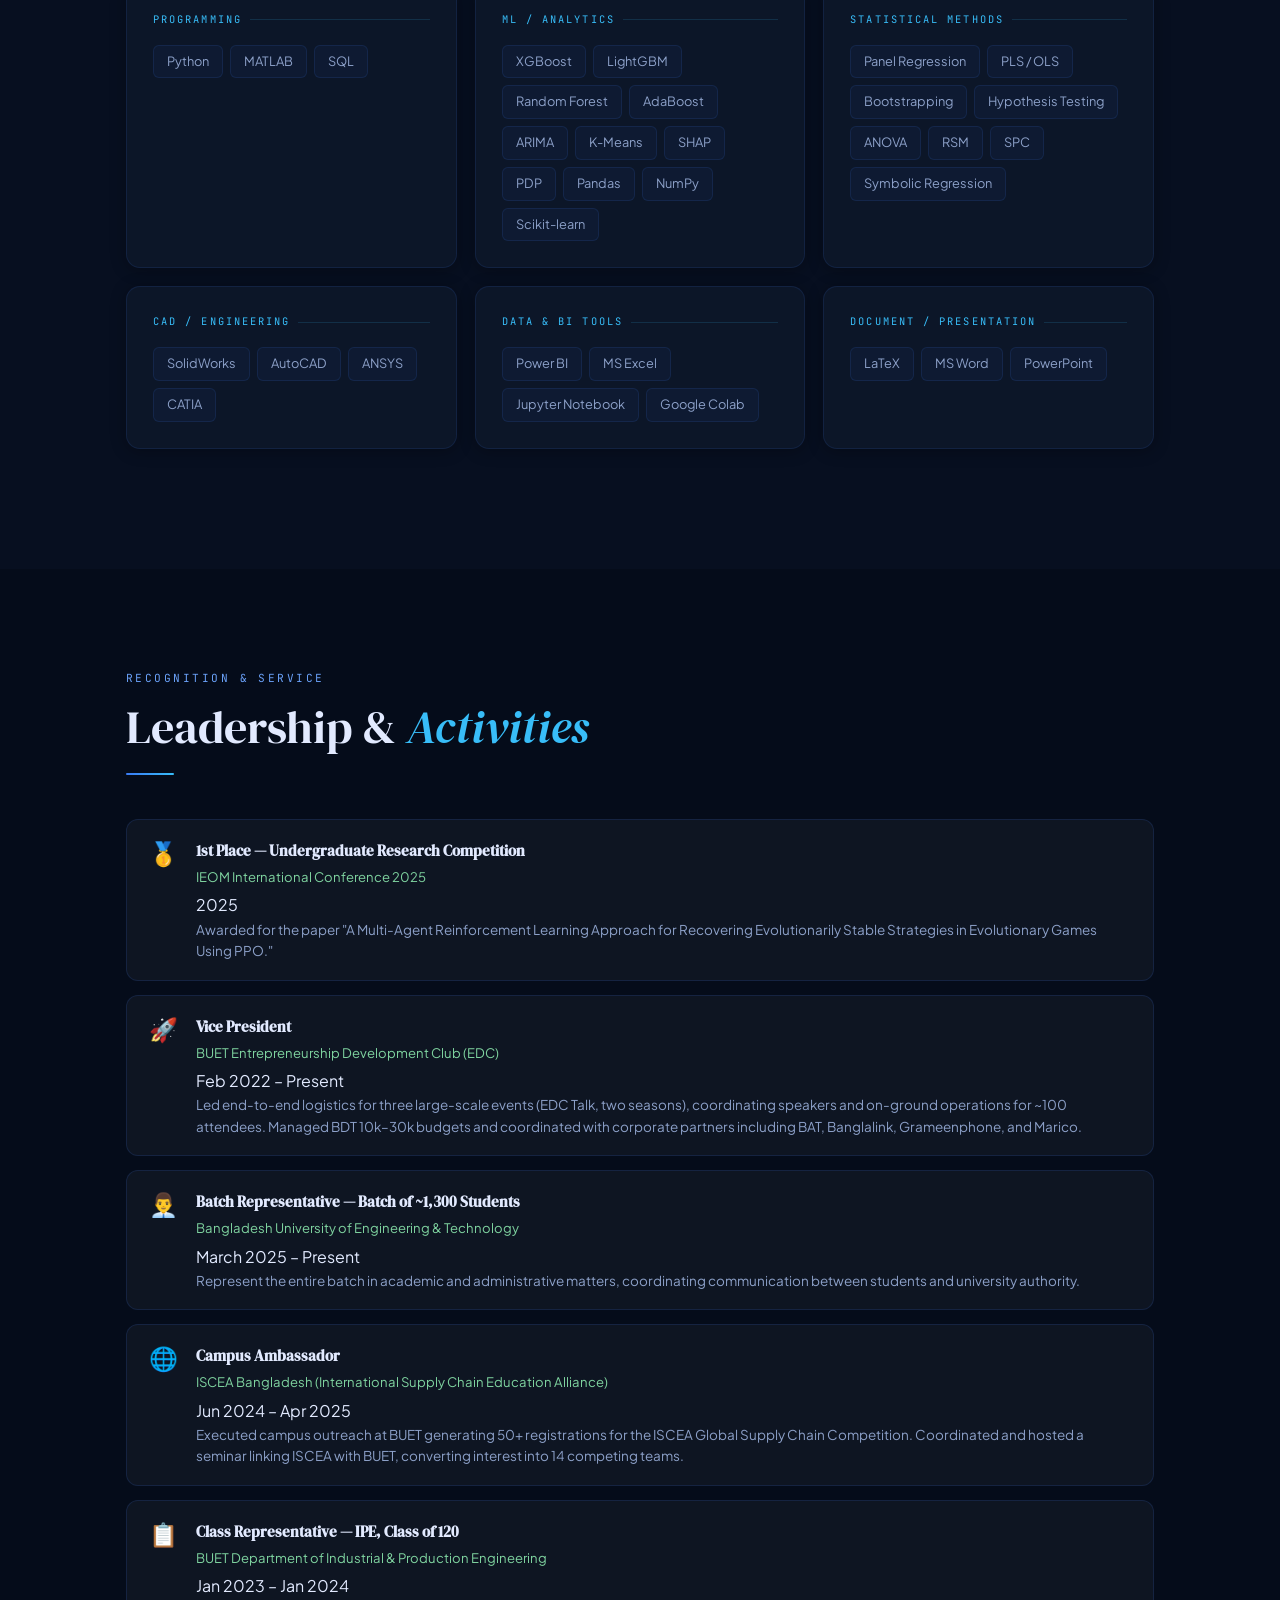
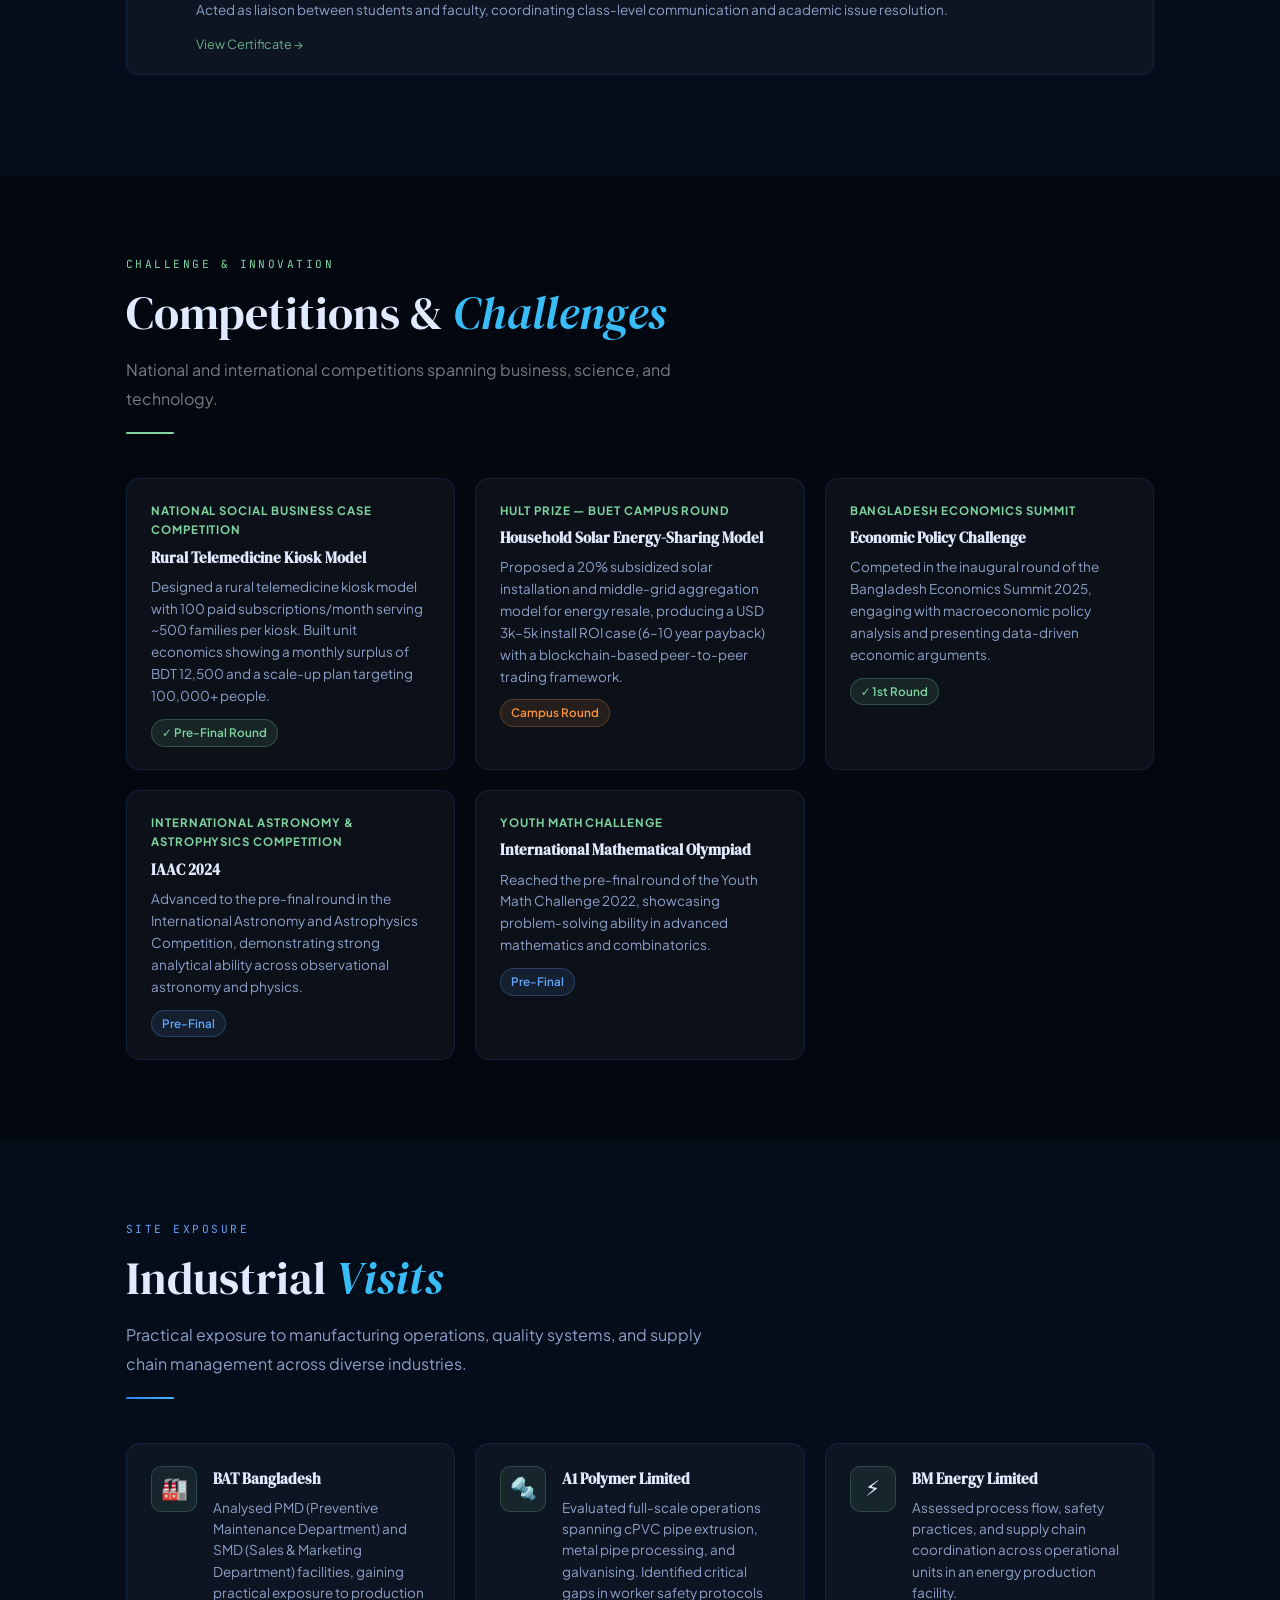
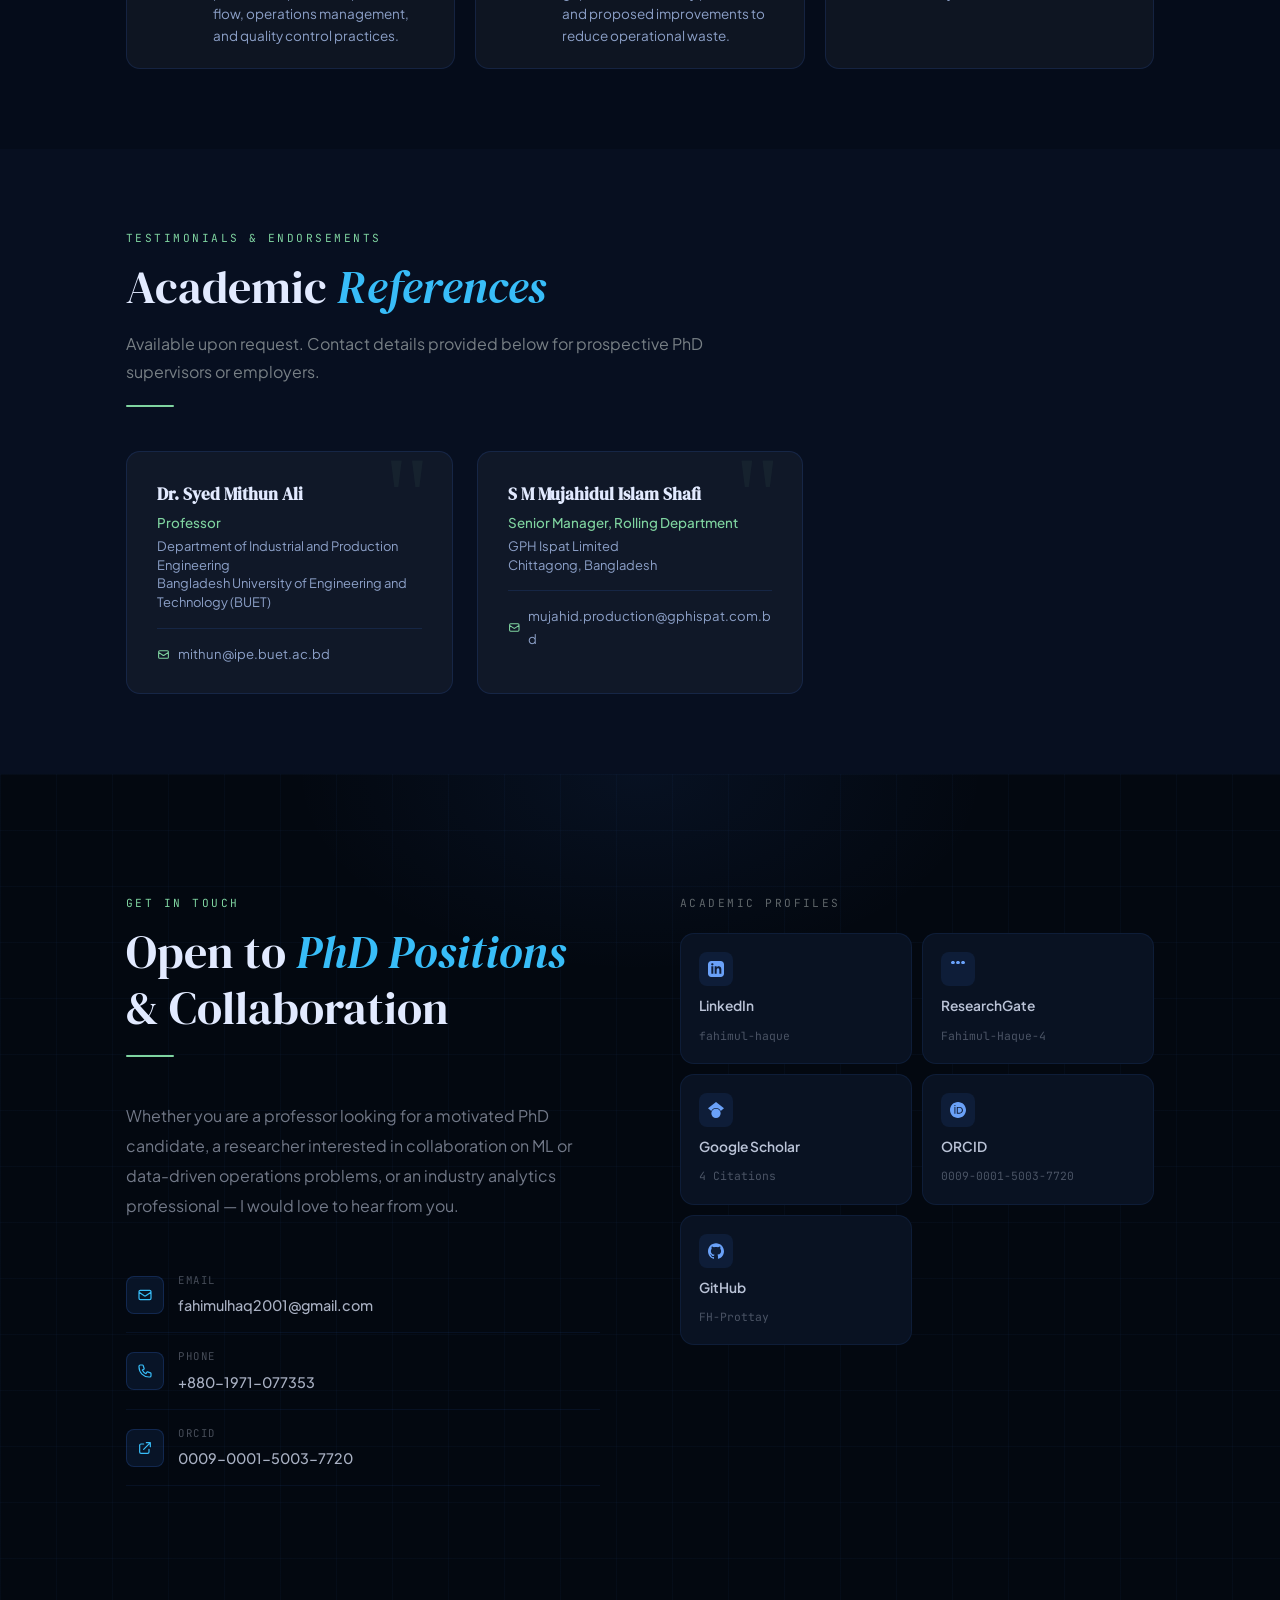
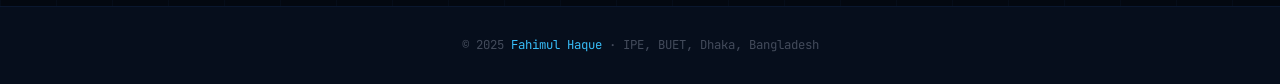
==== commit 7cc6d639: "Update index.html" ====
--- a/fahimul-portfolio/index.html
+++ b/fahimul-portfolio/index.html
@@ -532,7 +532,7 @@
         </div>
         <div class="hero-stat-divider"></div>
         <div class="hero-stat">
-          <span class="hero-stat-num">4+</span>
+          <span class="hero-stat-num">4</span>
           <span class="hero-stat-lbl">Citations</span>
         </div>
         <div class="hero-stat-divider"></div>
@@ -631,7 +631,7 @@
           </div>
           <div class="stat-row">
             <span class="stat-row-label">Citations</span>
-            <span class="stat-row-value">4+</span>
+            <span class="stat-row-value">4</span>
           </div>
           <div class="stat-row">
             <span class="stat-row-label">Poster Awards</span>
@@ -1641,7 +1641,7 @@
               <svg viewBox="0 0 24 24" fill="currentColor"><path d="M12 24a7 7 0 1 1 0-14 7 7 0 0 1 0 14zm0-24L0 9.5l4.838 3.94A8 8 0 0 1 12 9a8 8 0 0 1 7.162 4.44L24 9.5z"/></svg>
             </div>
             <p class="social-card-name">Google Scholar</p>
-            <p class="social-card-handle">4+ Citations</p>
+            <p class="social-card-handle">4 Citations</p>
           </a>
 
           <a href="https://orcid.org/0009-0001-5003-7720" target="_blank" rel="noopener" class="social-card">
--- a/fahimul-portfolio/style.css
+++ b/fahimul-portfolio/style.css
@@ -1,53 +1,69 @@
 /* ============================================================
    FAHIMUL HAQUE — PORTFOLIO STYLESHEET
-   Design: "Data Meridian" — Warm Ivory · Deep Emerald · Coral
+   Theme: "Deep Navy" — Professional Dark · Electric Blue · Slate
    ============================================================ */
 
-@import url('https://fonts.googleapis.com/css2?family=Playfair+Display:ital,wght@0,400;0,500;0,600;0,700;0,900;1,400;1,600&family=Outfit:wght@300;400;500;600;700&family=IBM+Plex+Mono:wght@400;500;600&display=swap');
-
-/* ── CSS VARIABLES ─────────────────────────────────────────── */
+@import url('https://fonts.googleapis.com/css2?family=DM+Serif+Display:ital@0;1&family=Plus+Jakarta+Sans:wght@300;400;500;600;700;800&family=JetBrains+Mono:wght@400;500;600&display=swap');
+
 /* ── CSS VARIABLES ─────────────────────────────────────────── */
 :root {
-  /* 1. The Updated Professional Slate Backgrounds */
-  --bg:           #f1f5f9; /* Cool, crisp slate gray (replaces the warm ivory) */
-  --bg-warm:      #e2e8f0; /* Slightly darker slate for alternating sections */
-  --bg-card:      #ffffff; /* Keeps your project cards crisp white */
-  
-  /* The rest of your existing colors stay exactly the same */
-  --bg-dark:      #111b14;
-  --bg-dark2:     #162019;
-  --bg-dark3:     #1d2a21;
-
-  --emerald:      #1a6b3c;
-  --emerald-mid:  #237a46;
-  --emerald-light:#2e9d5a;
-  --emerald-pale: rgba(26, 107, 60, 0.08);
-  --emerald-border: rgba(26, 107, 60, 0.2);
-
-  --coral:        #d4614e;
-  --coral-light:  #e07866;
-  --coral-pale:   rgba(212, 97, 78, 0.1);
-
-  --ink:          #1a1a1a;
-  --ink-mid:      #3d3d3d;
-  --ink-light:    #6b6b6b;
-  --ink-faint:    #a8a8a8;
-
-  --border:       rgba(26, 107, 60, 0.14);
-  --border-dark:  rgba(255,255,255,0.1);
-
-  --font-display: 'Playfair Display', Georgia, serif;
-  --font-body:    'Outfit', system-ui, sans-serif;
-  --font-mono:    'IBM Plex Mono', monospace;
+  /* Navy backgrounds — darkest to lightest */
+  --bg:           #050c1a;
+  --bg-warm:      #070f20;
+  --bg-card:      #0c1628;
+  --bg-dark:      #030810;
+  --bg-dark2:     #060e1c;
+  --bg-dark3:     #091222;
+
+  /* Blue accent palette */
+  --blue:         #3a7cf5;
+  --blue-mid:     #4d8df6;
+  --blue-light:   #6aa1f8;
+  --blue-pale:    rgba(58, 124, 245, 0.08);
+  --blue-border:  rgba(58, 124, 245, 0.22);
+  --blue-glow:    rgba(58, 124, 245, 0.35);
+
+  /* Cyan accent for highlights */
+  --cyan:         #38bdf8;
+  --cyan-pale:    rgba(56, 189, 248, 0.08);
+  --cyan-border:  rgba(56, 189, 248, 0.2);
+
+  /* Keep legacy emerald vars mapped to blue for compatibility */
+  --emerald:      #3a7cf5;
+  --emerald-mid:  #4d8df6;
+  --emerald-light:#6aa1f8;
+  --emerald-pale: rgba(58, 124, 245, 0.08);
+  --emerald-border: rgba(58, 124, 245, 0.22);
+
+  /* Coral → orange accent */
+  --coral:        #f97316;
+  --coral-light:  #fb923c;
+  --coral-pale:   rgba(249, 115, 22, 0.1);
+
+  /* Text palette */
+  --ink:          #e2eaff;
+  --ink-mid:      #8ca0c8;
+  --ink-light:    #6b7fa0;
+  --ink-faint:    #3d506e;
+
+  /* Borders & shadows */
+  --border:       rgba(58, 124, 245, 0.14);
+  --border-dark:  rgba(255,255,255,0.08);
+
+  --font-display: 'DM Serif Display', Georgia, serif;
+  --font-body:    'Plus Jakarta Sans', system-ui, sans-serif;
+  --font-mono:    'JetBrains Mono', monospace;
+  --font-head:    'DM Serif Display', Georgia, serif;
 
   --radius-sm:    6px;
   --radius-md:    14px;
   --radius-lg:    24px;
 
-  --shadow-sm:    0 2px 12px rgba(0,0,0,0.07);
-  --shadow-md:    0 6px 28px rgba(0,0,0,0.1);
-  --shadow-lg:    0 16px 56px rgba(0,0,0,0.13);
-  --shadow-emerald: 0 8px 32px rgba(26, 107, 60, 0.18);
+  --shadow-sm:    0 2px 16px rgba(0,0,0,0.3);
+  --shadow-md:    0 6px 32px rgba(0,0,0,0.4);
+  --shadow-lg:    0 16px 64px rgba(0,0,0,0.5);
+  --shadow-blue:  0 8px 32px rgba(58, 124, 245, 0.25);
+  --shadow-emerald: 0 8px 32px rgba(58, 124, 245, 0.25);
 
   --transition:   0.3s cubic-bezier(0.4, 0, 0.2, 1);
   --nav-height:   70px;
@@ -64,11 +80,12 @@
   overflow-x: hidden;
 }
 
-::selection { background: rgba(26,107,60,0.15); color: var(--emerald); }
+::selection { background: rgba(58,124,245,0.2); color: var(--cyan); }
 
 ::-webkit-scrollbar { width: 6px; }
-::-webkit-scrollbar-track { background: var(--bg-warm); }
-::-webkit-scrollbar-thumb { background: var(--emerald-border); border-radius: 3px; }
+::-webkit-scrollbar-track { background: var(--bg-dark); }
+::-webkit-scrollbar-thumb { background: rgba(58,124,245,0.3); border-radius: 3px; }
+::-webkit-scrollbar-thumb:hover { background: rgba(58,124,245,0.5); }
 
 /* ── UTILITIES ─────────────────────────────────────────────── */
 .container { max-width: 1100px; margin: 0 auto; padding: 0 36px; }
@@ -78,7 +95,7 @@
   font-size: 0.7rem;
   letter-spacing: 0.22em;
   text-transform: uppercase;
-  color: var(--emerald-mid);
+  color: var(--blue-light);
   display: block;
   margin-bottom: 12px;
 }
@@ -86,7 +103,7 @@
 .section-title {
   font-family: var(--font-display);
   font-size: clamp(2rem, 4vw, 2.9rem);
-  font-weight: 700;
+  font-weight: 400;
   line-height: 1.2;
   color: var(--ink);
   margin-bottom: 14px;
@@ -94,23 +111,23 @@
 
 .section-title em {
   font-style: italic;
-  color: var(--emerald);
-}
-
-.section-title.light { color: #e8f0ea; }
-.section-title.light em { color: #7fd4a0; }
+  color: var(--cyan);
+}
+
+.section-title.light { color: #e2eaff; }
+.section-title.light em { color: var(--cyan); }
 
 .section-subtitle {
   font-size: 1rem;
-  color: var(--ink-light);
+  color: var(--ink-mid);
   max-width: 580px;
   line-height: 1.8;
 }
 
 .emerald-rule {
   width: 48px;
-  height: 3px;
-  background: var(--emerald);
+  height: 2px;
+  background: linear-gradient(90deg, var(--blue), var(--cyan));
   margin: 18px 0 44px;
   border-radius: 2px;
 }
@@ -139,11 +156,11 @@
 }
 
 .nav.scrolled {
-  background: rgba(247, 244, 239, 0.92);
-  backdrop-filter: blur(20px);
-  -webkit-backdrop-filter: blur(20px);
-  border-bottom-color: var(--border);
-  box-shadow: var(--shadow-sm);
+  background: rgba(5, 12, 26, 0.92);
+  backdrop-filter: blur(24px);
+  -webkit-backdrop-filter: blur(24px);
+  border-bottom-color: rgba(58,124,245,0.15);
+  box-shadow: 0 1px 32px rgba(0,0,0,0.5);
 }
 
 .nav-inner {
@@ -159,12 +176,13 @@
 .nav-logo {
   font-family: var(--font-display);
   font-size: 1.45rem;
-  font-weight: 700;
+  font-weight: 400;
   color: var(--ink);
   text-decoration: none;
-}
-
-.nav-logo span { color: var(--emerald); }
+  letter-spacing: 0.01em;
+}
+
+.nav-logo span { color: var(--cyan); }
 
 .nav-links {
   display: flex;
@@ -174,11 +192,11 @@
 }
 
 .nav-links a {
-  font-size: 0.85rem;
+  font-size: 0.83rem;
   font-weight: 500;
   color: var(--ink-mid);
   text-decoration: none;
-  letter-spacing: 0.02em;
+  letter-spacing: 0.03em;
   transition: color var(--transition);
   position: relative;
   padding-bottom: 2px;
@@ -188,23 +206,27 @@
   content: '';
   position: absolute;
   bottom: -2px; left: 0;
-  width: 0; height: 2px;
-  background: var(--emerald);
+  width: 0; height: 1px;
+  background: var(--cyan);
   border-radius: 1px;
   transition: width var(--transition);
 }
 
-.nav-links a:hover { color: var(--emerald); }
+.nav-links a:hover { color: var(--ink); }
 .nav-links a:hover::after { width: 100%; }
 
 .nav-cta {
-  background: var(--emerald) !important;
+  background: var(--blue) !important;
   color: white !important;
   padding: 9px 22px;
   border-radius: var(--radius-sm);
-  transition: background var(--transition) !important;
-}
-.nav-cta:hover { background: var(--emerald-mid) !important; }
+  transition: all var(--transition) !important;
+  box-shadow: 0 0 0 0 rgba(58,124,245,0.4);
+}
+.nav-cta:hover {
+  background: var(--blue-mid) !important;
+  box-shadow: 0 0 16px rgba(58,124,245,0.4) !important;
+}
 .nav-cta::after { display: none !important; }
 
 .nav-toggle {
@@ -219,7 +241,7 @@
 .nav-toggle span {
   display: block;
   width: 24px; height: 2px;
-  background: var(--ink);
+  background: var(--ink-mid);
   border-radius: 2px;
   transition: var(--transition);
 }
@@ -238,25 +260,26 @@
   position: absolute;
   inset: 0;
   background-image:
-    linear-gradient(rgba(42, 157, 90, 0.07) 1px, transparent 1px),
-    linear-gradient(90deg, rgba(42, 157, 90, 0.07) 1px, transparent 1px);
-  background-size: 48px 48px;
+    linear-gradient(rgba(58,124,245,0.05) 1px, transparent 1px),
+    linear-gradient(90deg, rgba(58,124,245,0.05) 1px, transparent 1px);
+  background-size: 52px 52px;
   z-index: 0;
+  mask-image: radial-gradient(ellipse 80% 80% at 50% 50%, black 30%, transparent 100%);
 }
 
 .hero-glow1 {
   position: absolute;
-  top: -100px; left: -100px;
-  width: 500px; height: 500px;
-  background: radial-gradient(circle, rgba(26,107,60,0.22) 0%, transparent 70%);
+  top: -150px; left: -100px;
+  width: 600px; height: 600px;
+  background: radial-gradient(circle, rgba(58,124,245,0.18) 0%, transparent 65%);
   z-index: 0;
 }
 
 .hero-glow2 {
   position: absolute;
-  bottom: -120px; right: -80px;
-  width: 420px; height: 420px;
-  background: radial-gradient(circle, rgba(212,97,78,0.1) 0%, transparent 70%);
+  bottom: -140px; right: -100px;
+  width: 500px; height: 500px;
+  background: radial-gradient(circle, rgba(56,189,248,0.1) 0%, transparent 65%);
   z-index: 0;
 }
 
@@ -274,14 +297,12 @@
   width: 100%;
 }
 
-.hero-text {}
-
 .hero-eyebrow {
   font-family: var(--font-mono);
   font-size: 0.72rem;
   letter-spacing: 0.2em;
   text-transform: uppercase;
-  color: var(--emerald-light);
+  color: var(--cyan);
   margin-bottom: 22px;
   display: flex;
   align-items: center;
@@ -292,39 +313,41 @@
 .hero-eyebrow::before {
   content: '';
   width: 28px; height: 1px;
-  background: var(--emerald-light);
+  background: var(--cyan);
 }
 
 .hero-name {
   font-family: var(--font-display);
   font-size: clamp(2.8rem, 5.5vw, 4.8rem);
-  font-weight: 900;
+  font-weight: 400;
   line-height: 1.05;
-  color: #eef2ee;
+  color: #eef2ff;
   margin-bottom: 16px;
   opacity: 0;
   animation: fadeUp 0.9s 0.35s forwards;
+  letter-spacing: -0.01em;
 }
 
 .hero-name em {
   display: block;
-  font-style: normal;
-  color: #7fd4a0;
+  font-style: italic;
+  color: var(--cyan);
 }
 
 .hero-role {
-  font-size: clamp(1rem, 1.8vw, 1.2rem);
-  color: rgba(238, 242, 238, 0.65);
+  font-size: clamp(1rem, 1.8vw, 1.18rem);
+  color: rgba(226, 234, 255, 0.6);
   margin-bottom: 28px;
   font-weight: 400;
   opacity: 0;
   animation: fadeUp 0.9s 0.5s forwards;
+  letter-spacing: 0.01em;
 }
 
 .hero-desc {
   font-size: 1rem;
-  color: rgba(238, 242, 238, 0.55);
-  line-height: 1.85;
+  color: rgba(226, 234, 255, 0.48);
+  line-height: 1.88;
   max-width: 520px;
   margin-bottom: 40px;
   opacity: 0;
@@ -339,27 +362,26 @@
   animation: fadeUp 0.9s 0.8s forwards;
 }
 
-.hero-stat {}
 .hero-stat-num {
   font-family: var(--font-display);
-  font-size: 2rem;
-  font-weight: 700;
-  color: #7fd4a0;
+  font-size: 2.1rem;
+  font-weight: 400;
+  color: var(--cyan);
   line-height: 1;
   display: block;
 }
 .hero-stat-lbl {
-  font-size: 0.72rem;
-  color: rgba(238,242,238,0.45);
+  font-size: 0.7rem;
+  color: rgba(226,234,255,0.38);
   font-family: var(--font-mono);
-  letter-spacing: 0.06em;
-  margin-top: 3px;
+  letter-spacing: 0.07em;
+  margin-top: 4px;
   display: block;
 }
 
 .hero-stat-divider {
   width: 1px;
-  background: rgba(255,255,255,0.1);
+  background: rgba(58,124,245,0.2);
   align-self: stretch;
 }
 
@@ -377,34 +399,35 @@
   padding: 13px 28px;
   border-radius: var(--radius-sm);
   font-family: var(--font-body);
-  font-size: 0.9rem;
+  font-size: 0.88rem;
   font-weight: 600;
   text-decoration: none;
   cursor: pointer;
   border: none;
   transition: var(--transition);
-  letter-spacing: 0.01em;
+  letter-spacing: 0.02em;
 }
 
 .btn-primary {
-  background: var(--emerald);
+  background: var(--blue);
   color: white;
+  box-shadow: 0 0 0 0 rgba(58,124,245,0.3);
 }
 .btn-primary:hover {
-  background: var(--emerald-mid);
+  background: var(--blue-mid);
   transform: translateY(-2px);
-  box-shadow: var(--shadow-emerald);
+  box-shadow: var(--shadow-blue);
 }
 
 .btn-outline {
   background: transparent;
-  color: rgba(238, 242, 238, 0.8);
-  border: 1px solid rgba(255,255,255,0.18);
+  color: rgba(226, 234, 255, 0.75);
+  border: 1px solid rgba(58,124,245,0.25);
 }
 .btn-outline:hover {
-  background: rgba(255,255,255,0.07);
-  color: white;
-  border-color: rgba(255,255,255,0.3);
+  background: rgba(58,124,245,0.08);
+  color: var(--ink);
+  border-color: rgba(58,124,245,0.45);
   transform: translateY(-2px);
 }
 
@@ -417,28 +440,29 @@
 
 .hero-photo-card {
   background: var(--bg-dark2);
-  border: 1px solid rgba(42, 157, 90, 0.2);
+  border: 1px solid rgba(58,124,245,0.2);
   border-radius: var(--radius-lg);
   overflow: hidden;
   position: relative;
+  box-shadow: 0 24px 80px rgba(0,0,0,0.6), 0 0 0 1px rgba(58,124,245,0.1);
 }
 
 .hero-photo-card img {
   width: 100%;
   display: block;
-  filter: saturate(0.9) contrast(1.05);
+  filter: saturate(0.88) contrast(1.05);
   transition: filter 0.6s ease;
 }
-.hero-photo-card:hover img { filter: saturate(1.1) contrast(1.08); }
+.hero-photo-card:hover img { filter: saturate(1.05) contrast(1.08); }
 
 .hero-photo-badge {
   position: absolute;
   bottom: 20px;
   left: 20px;
   right: 20px;
-  background: rgba(17,27,20,0.88);
-  backdrop-filter: blur(10px);
-  border: 1px solid rgba(42,157,90,0.25);
+  background: rgba(5, 12, 26, 0.88);
+  backdrop-filter: blur(12px);
+  border: 1px solid rgba(58,124,245,0.2);
   border-radius: var(--radius-md);
   padding: 14px 18px;
 }
@@ -446,7 +470,7 @@
 .hero-photo-badge p {
   font-family: var(--font-mono);
   font-size: 0.7rem;
-  color: rgba(238,242,238,0.5);
+  color: rgba(226,234,255,0.45);
   letter-spacing: 0.1em;
   text-transform: uppercase;
   margin-bottom: 3px;
@@ -455,7 +479,7 @@
 .hero-photo-badge strong {
   font-family: var(--font-body);
   font-size: 0.88rem;
-  color: #eef2ee;
+  color: #e2eaff;
   font-weight: 500;
 }
 
@@ -463,10 +487,10 @@
   position: absolute;
   top: -12px; right: -12px;
   width: 64px; height: 64px;
-  border-top: 2px solid var(--emerald-light);
-  border-right: 2px solid var(--emerald-light);
+  border-top: 1px solid var(--cyan);
+  border-right: 1px solid var(--cyan);
   border-radius: 0 var(--radius-sm) 0 0;
-  opacity: 0.5;
+  opacity: 0.4;
 }
 
 /* ── ABOUT ─────────────────────────────────────────────────── */
@@ -482,12 +506,10 @@
   align-items: start;
 }
 
-.about-body {}
-
 .about-lead {
-  font-size: 1.05rem;
+  font-size: 1.03rem;
   color: var(--ink-mid);
-  line-height: 1.9;
+  line-height: 1.95;
   margin-bottom: 24px;
 }
 
@@ -500,25 +522,38 @@
 
 .about-tag {
   font-family: var(--font-mono);
-  font-size: 0.72rem;
-  color: var(--emerald);
-  background: var(--emerald-pale);
-  border: 1px solid var(--emerald-border);
+  font-size: 0.7rem;
+  color: var(--blue-light);
+  background: var(--blue-pale);
+  border: 1px solid var(--blue-border);
   padding: 5px 13px;
   border-radius: 100px;
   letter-spacing: 0.04em;
+  transition: var(--transition);
+}
+.about-tag:hover {
+  background: rgba(58,124,245,0.15);
+  border-color: rgba(58,124,245,0.4);
+  color: var(--cyan);
 }
 
 /* Sidebar stats */
-.about-sidebar {}
-
 .stat-box {
   background: var(--bg-card);
-  border: 1px solid var(--border);
+  border: 1px solid rgba(58,124,245,0.14);
   border-radius: var(--radius-md);
   padding: 28px;
   box-shadow: var(--shadow-sm);
   margin-bottom: 16px;
+  position: relative;
+  overflow: hidden;
+}
+.stat-box::before {
+  content: '';
+  position: absolute;
+  top: 0; left: 0; right: 0;
+  height: 1px;
+  background: linear-gradient(90deg, var(--blue), var(--cyan), transparent);
 }
 
 .stat-box-title {
@@ -535,19 +570,19 @@
   justify-content: space-between;
   align-items: center;
   padding: 10px 0;
-  border-bottom: 1px solid rgba(0,0,0,0.05);
+  border-bottom: 1px solid rgba(58,124,245,0.08);
 }
 .stat-row:last-child { border-bottom: none; }
 
 .stat-row-label {
-  font-size: 0.85rem;
+  font-size: 0.83rem;
   color: var(--ink-light);
 }
 .stat-row-value {
   font-family: var(--font-display);
   font-size: 1.1rem;
-  font-weight: 700;
-  color: var(--emerald);
+  font-weight: 400;
+  color: var(--cyan);
 }
 
 /* ── RESEARCH INTERESTS ────────────────────────────────────── */
@@ -563,15 +598,15 @@
   position: absolute;
   inset: 0;
   background-image:
-    linear-gradient(rgba(42, 157, 90, 0.05) 1px, transparent 1px),
-    linear-gradient(90deg, rgba(42, 157, 90, 0.05) 1px, transparent 1px);
+    linear-gradient(rgba(58,124,245,0.04) 1px, transparent 1px),
+    linear-gradient(90deg, rgba(58,124,245,0.04) 1px, transparent 1px);
   background-size: 56px 56px;
 }
 
 .research-grid {
   display: grid;
   grid-template-columns: repeat(3, 1fr);
-  gap: 20px;
+  gap: 18px;
   margin-top: 56px;
   position: relative;
   z-index: 1;
@@ -579,7 +614,7 @@
 
 .research-card {
   background: var(--bg-dark3);
-  border: 1px solid rgba(255,255,255,0.07);
+  border: 1px solid rgba(58,124,245,0.1);
   border-radius: var(--radius-md);
   padding: 28px;
   transition: var(--transition);
@@ -592,16 +627,16 @@
   position: absolute;
   top: 0; left: 0; right: 0;
   height: 2px;
-  background: linear-gradient(90deg, var(--emerald), transparent);
+  background: linear-gradient(90deg, var(--blue), var(--cyan));
   transform: scaleX(0);
   transform-origin: left;
   transition: transform var(--transition);
 }
 
 .research-card:hover {
-  border-color: rgba(42,157,90,0.25);
-  transform: translateY(-4px);
-  box-shadow: 0 12px 36px rgba(0,0,0,0.25);
+  border-color: rgba(58,124,245,0.3);
+  transform: translateY(-5px);
+  box-shadow: 0 12px 40px rgba(0,0,0,0.4), 0 0 0 1px rgba(58,124,245,0.15);
 }
 .research-card:hover::before { transform: scaleX(1); }
 
@@ -613,17 +648,17 @@
 
 .research-card h3 {
   font-family: var(--font-display);
-  font-size: 1.05rem;
-  font-weight: 600;
-  color: #e8f0ea;
+  font-size: 1.03rem;
+  font-weight: 400;
+  color: #e2eaff;
   margin-bottom: 10px;
   line-height: 1.4;
 }
 
 .research-card p {
   font-size: 0.83rem;
-  color: rgba(232, 240, 234, 0.5);
-  line-height: 1.75;
+  color: rgba(226, 234, 255, 0.45);
+  line-height: 1.8;
 }
 
 /* ── PUBLICATIONS ──────────────────────────────────────────── */
@@ -634,9 +669,9 @@
 
 .pub-tabs {
   display: inline-flex;
-  gap: 4px;
+  gap: 3px;
   background: var(--bg-card);
-  border: 1px solid var(--border);
+  border: 1px solid rgba(58,124,245,0.14);
   border-radius: var(--radius-md);
   padding: 4px;
   margin-bottom: 40px;
@@ -646,7 +681,7 @@
 .pub-tab {
   padding: 10px 24px;
   border-radius: var(--radius-sm);
-  font-size: 0.85rem;
+  font-size: 0.83rem;
   font-weight: 600;
   color: var(--ink-light);
   cursor: pointer;
@@ -658,19 +693,19 @@
 }
 
 .pub-tab.active {
-  background: var(--emerald);
+  background: var(--blue);
   color: white;
-  box-shadow: var(--shadow-sm);
-}
-
-.pub-tab:not(.active):hover { color: var(--emerald); }
-
-.pub-list { display: none; flex-direction: column; gap: 14px; }
+  box-shadow: 0 0 16px rgba(58,124,245,0.35);
+}
+
+.pub-tab:not(.active):hover { color: var(--cyan); }
+
+.pub-list { display: none; flex-direction: column; gap: 12px; }
 .pub-list.active { display: flex; }
 
 .pub-card {
   background: var(--bg-card);
-  border: 1px solid var(--border);
+  border: 1px solid rgba(58,124,245,0.12);
   border-radius: var(--radius-md);
   padding: 24px 28px;
   display: flex;
@@ -681,17 +716,17 @@
 }
 
 .pub-card:hover {
-  border-color: var(--emerald-border);
+  border-color: rgba(58,124,245,0.3);
   transform: translateX(5px);
-  box-shadow: var(--shadow-md);
+  box-shadow: 0 8px 32px rgba(0,0,0,0.3);
 }
 
 .pub-num {
   font-family: var(--font-mono);
-  font-size: 0.72rem;
-  color: var(--emerald);
-  background: var(--emerald-pale);
-  border: 1px solid var(--emerald-border);
+  font-size: 0.7rem;
+  color: var(--cyan);
+  background: rgba(56,189,248,0.08);
+  border: 1px solid rgba(56,189,248,0.2);
   border-radius: var(--radius-sm);
   padding: 4px 10px;
   flex-shrink: 0;
@@ -704,9 +739,9 @@
 .pub-title {
   font-family: var(--font-display);
   font-size: 1rem;
-  font-weight: 600;
+  font-weight: 400;
   color: var(--ink);
-  line-height: 1.5;
+  line-height: 1.55;
   margin-bottom: 10px;
 }
 
@@ -720,46 +755,46 @@
 
 .pub-venue {
   font-family: var(--font-mono);
-  font-size: 0.75rem;
+  font-size: 0.73rem;
   color: var(--ink-faint);
 }
 
 .pub-doi {
   font-family: var(--font-mono);
-  font-size: 0.72rem;
+  font-size: 0.71rem;
   color: var(--ink-faint);
 }
 
 .badge {
-  font-size: 0.7rem;
+  font-size: 0.68rem;
   padding: 3px 10px;
   border-radius: 100px;
   font-weight: 600;
-  letter-spacing: 0.03em;
+  letter-spacing: 0.04em;
 }
 
 .badge-journal {
-  background: rgba(26, 107, 60, 0.1);
-  color: var(--emerald);
-  border: 1px solid var(--emerald-border);
+  background: rgba(58,124,245,0.1);
+  color: var(--blue-light);
+  border: 1px solid var(--blue-border);
 }
 
 .badge-conf {
   background: var(--coral-pale);
-  color: var(--coral);
-  border: 1px solid rgba(212, 97, 78, 0.2);
+  color: var(--coral-light);
+  border: 1px solid rgba(249,115,22,0.2);
 }
 
 .badge-first {
-  background: rgba(26, 107, 60, 0.08);
-  color: var(--emerald-mid);
-  border: 1px solid var(--emerald-border);
+  background: rgba(56,189,248,0.08);
+  color: var(--cyan);
+  border: 1px solid var(--cyan-border);
 }
 
 .badge-award {
-  background: rgba(212, 97, 78, 0.12);
-  color: var(--coral);
-  border: 1px solid rgba(212, 97, 78, 0.25);
+  background: rgba(251,191,36,0.1);
+  color: #fbbf24;
+  border: 1px solid rgba(251,191,36,0.25);
 }
 
 .pub-link {
@@ -767,13 +802,13 @@
   align-items: center;
   gap: 5px;
   font-size: 0.78rem;
-  color: var(--emerald-mid);
+  color: var(--blue-light);
   text-decoration: none;
   font-family: var(--font-mono);
   transition: var(--transition);
   margin-top: 4px;
 }
-.pub-link:hover { color: var(--emerald); gap: 8px; }
+.pub-link:hover { color: var(--cyan); gap: 8px; }
 
 /* ── RESEARCH PROJECTS ─────────────────────────────────────── */
 #projects {
@@ -783,10 +818,10 @@
 
 .project-card {
   background: var(--bg-card);
-  border: 1px solid var(--border);
+  border: 1px solid rgba(58,124,245,0.12);
   border-radius: var(--radius-lg);
-  padding: 40px;
-  margin-bottom: 24px;
+  padding: 38px;
+  margin-bottom: 22px;
   box-shadow: var(--shadow-sm);
   transition: var(--transition);
   position: relative;
@@ -797,16 +832,16 @@
   content: '';
   position: absolute;
   left: 0; top: 0; bottom: 0;
-  width: 3px;
-  background: linear-gradient(180deg, var(--emerald), var(--coral));
+  width: 2px;
+  background: linear-gradient(180deg, var(--blue), var(--cyan));
   transform: scaleY(0);
   transform-origin: top;
   transition: transform 0.4s ease;
 }
 
 .project-card:hover {
-  border-color: var(--emerald-border);
-  box-shadow: var(--shadow-md);
+  border-color: rgba(58,124,245,0.28);
+  box-shadow: 0 12px 48px rgba(0,0,0,0.35);
 }
 .project-card:hover::after { transform: scaleY(1); }
 
@@ -820,15 +855,15 @@
 
 .project-title {
   font-family: var(--font-display);
-  font-size: 1.2rem;
-  font-weight: 700;
+  font-size: 1.18rem;
+  font-weight: 400;
   color: var(--ink);
-  line-height: 1.4;
+  line-height: 1.45;
 }
 
 .project-status {
   font-family: var(--font-mono);
-  font-size: 0.68rem;
+  font-size: 0.67rem;
   padding: 4px 12px;
   border-radius: 100px;
   letter-spacing: 0.1em;
@@ -837,29 +872,29 @@
 }
 
 .status-ongoing {
-  background: rgba(26, 107, 60, 0.1);
-  color: var(--emerald);
-  border: 1px solid var(--emerald-border);
+  background: rgba(58,124,245,0.1);
+  color: var(--blue-light);
+  border: 1px solid var(--blue-border);
 }
 
 .status-complete {
-  background: var(--coral-pale);
-  color: var(--coral);
-  border: 1px solid rgba(212, 97, 78, 0.2);
+  background: rgba(56,189,248,0.08);
+  color: var(--cyan);
+  border: 1px solid var(--cyan-border);
 }
 
 .project-desc {
   font-size: 0.92rem;
   color: var(--ink-light);
-  line-height: 1.85;
+  line-height: 1.9;
   margin-bottom: 18px;
 }
 
 .project-supervisors {
-  font-size: 0.8rem;
+  font-size: 0.78rem;
   color: var(--ink-faint);
   font-family: var(--font-mono);
-  border-top: 1px solid rgba(0,0,0,0.06);
+  border-top: 1px solid rgba(58,124,245,0.1);
   padding-top: 14px;
   margin-top: 4px;
 }
@@ -875,10 +910,10 @@
 
 .project-tag {
   font-family: var(--font-mono);
-  font-size: 0.68rem;
-  color: var(--emerald-mid);
-  background: var(--emerald-pale);
-  border: 1px solid var(--emerald-border);
+  font-size: 0.67rem;
+  color: var(--blue-light);
+  background: var(--blue-pale);
+  border: 1px solid var(--blue-border);
   padding: 3px 10px;
   border-radius: 100px;
 }
@@ -890,49 +925,73 @@
   position: relative;
 }
 
+#certifications::before {
+  content: '';
+  position: absolute;
+  inset: 0;
+  background-image:
+    linear-gradient(rgba(58,124,245,0.04) 1px, transparent 1px),
+    linear-gradient(90deg, rgba(58,124,245,0.04) 1px, transparent 1px);
+  background-size: 56px 56px;
+  opacity: 0.5;
+}
+
 .cert-grid {
   display: grid;
   grid-template-columns: repeat(3, 1fr);
-  gap: 20px;
+  gap: 18px;
   margin-top: 56px;
+  position: relative;
+  z-index: 1;
 }
 
 .cert-card {
-  background: var(--bg-dark2);
-  border: 1px solid rgba(255,255,255,0.07);
+  background: var(--bg-dark3);
+  border: 1px solid rgba(58,124,245,0.1);
   border-radius: var(--radius-md);
   padding: 26px;
   transition: var(--transition);
   position: relative;
+  overflow: hidden;
+}
+.cert-card::after {
+  content: '';
+  position: absolute;
+  bottom: 0; left: 0; right: 0;
+  height: 1px;
+  background: linear-gradient(90deg, var(--blue), var(--cyan), transparent);
+  opacity: 0;
+  transition: opacity var(--transition);
 }
 
 .cert-card:hover {
-  border-color: rgba(42,157,90,0.3);
-  transform: translateY(-3px);
-  box-shadow: 0 8px 28px rgba(0,0,0,0.25);
-}
+  border-color: rgba(58,124,245,0.28);
+  transform: translateY(-4px);
+  box-shadow: 0 10px 40px rgba(0,0,0,0.4);
+}
+.cert-card:hover::after { opacity: 1; }
 
 .cert-issuer {
   font-family: var(--font-mono);
   font-size: 0.67rem;
   letter-spacing: 0.18em;
   text-transform: uppercase;
-  color: #7fd4a0;
+  color: var(--cyan);
   margin-bottom: 10px;
   display: block;
 }
 
 .cert-name {
-  font-size: 0.95rem;
+  font-size: 0.93rem;
   font-weight: 600;
-  color: #e8f0ea;
-  line-height: 1.45;
+  color: #e2eaff;
+  line-height: 1.48;
   margin-bottom: 12px;
 }
 
 .cert-skills {
-  font-size: 0.78rem;
-  color: rgba(232, 240, 234, 0.45);
+  font-size: 0.77rem;
+  color: rgba(226, 234, 255, 0.4);
   line-height: 1.7;
 }
 
@@ -940,14 +999,14 @@
   display: inline-flex;
   align-items: center;
   gap: 5px;
-  font-size: 0.73rem;
-  color: #7fd4a0;
+  font-size: 0.72rem;
+  color: var(--blue-light);
   text-decoration: none;
   font-family: var(--font-mono);
   margin-top: 12px;
   transition: var(--transition);
 }
-.cert-link:hover { color: #a8e8c0; gap: 7px; }
+.cert-link:hover { color: var(--cyan); gap: 7px; }
 
 /* ── SKILLS ────────────────────────────────────────────────── */
 #skills {
@@ -958,30 +1017,30 @@
 .skills-grid {
   display: grid;
   grid-template-columns: repeat(3, 1fr);
-  gap: 20px;
+  gap: 18px;
   margin-top: 56px;
 }
 
 .skill-group {
   background: var(--bg-card);
-  border: 1px solid var(--border);
+  border: 1px solid rgba(58,124,245,0.12);
   border-radius: var(--radius-md);
-  padding: 28px;
+  padding: 26px;
   box-shadow: var(--shadow-sm);
   transition: var(--transition);
 }
 
 .skill-group:hover {
-  border-color: var(--emerald-border);
-  box-shadow: var(--shadow-md);
+  border-color: rgba(58,124,245,0.28);
+  box-shadow: 0 6px 28px rgba(0,0,0,0.25);
 }
 
 .skill-group-label {
   font-family: var(--font-mono);
-  font-size: 0.67rem;
+  font-size: 0.65rem;
   letter-spacing: 0.2em;
   text-transform: uppercase;
-  color: var(--emerald);
+  color: var(--cyan);
   margin-bottom: 16px;
   display: flex;
   align-items: center;
@@ -991,29 +1050,29 @@
   content: '';
   flex: 1;
   height: 1px;
-  background: var(--emerald-border);
+  background: rgba(56,189,248,0.15);
 }
 
 .skill-pills {
   display: flex;
   flex-wrap: wrap;
-  gap: 8px;
+  gap: 7px;
 }
 
 .skill-pill {
-  font-size: 0.82rem;
+  font-size: 0.8rem;
   color: var(--ink-mid);
-  background: var(--bg-warm);
-  border: 1px solid rgba(0,0,0,0.08);
-  padding: 6px 14px;
+  background: rgba(58,124,245,0.05);
+  border: 1px solid rgba(58,124,245,0.12);
+  padding: 5px 13px;
   border-radius: var(--radius-sm);
   transition: var(--transition);
 }
 
 .skill-pill:hover {
-  background: var(--emerald-pale);
-  color: var(--emerald);
-  border-color: var(--emerald-border);
+  background: var(--blue-pale);
+  color: var(--blue-light);
+  border-color: var(--blue-border);
 }
 
 /* ── AWARDS ────────────────────────────────────────────────── */
@@ -1025,15 +1084,15 @@
 .awards-grid {
   display: grid;
   grid-template-columns: repeat(2, 1fr);
-  gap: 20px;
+  gap: 18px;
   margin-top: 56px;
 }
 
 .award-card {
   background: var(--bg-card);
-  border: 1px solid var(--border);
+  border: 1px solid rgba(58,124,245,0.12);
   border-radius: var(--radius-md);
-  padding: 28px 32px;
+  padding: 28px 30px;
   display: flex;
   gap: 20px;
   align-items: flex-start;
@@ -1042,7 +1101,7 @@
 }
 
 .award-card:hover {
-  border-color: var(--emerald-border);
+  border-color: rgba(58,124,245,0.28);
   transform: translateY(-3px);
   box-shadow: var(--shadow-md);
 }
@@ -1052,14 +1111,14 @@
 .award-title {
   font-family: var(--font-display);
   font-size: 1rem;
-  font-weight: 700;
+  font-weight: 400;
   color: var(--ink);
   margin-bottom: 5px;
   line-height: 1.4;
 }
 
 .award-meta {
-  font-size: 0.8rem;
+  font-size: 0.78rem;
   color: var(--ink-faint);
   font-family: var(--font-mono);
   line-height: 1.6;
@@ -1078,9 +1137,19 @@
   position: absolute;
   inset: 0;
   background-image:
-    linear-gradient(rgba(42, 157, 90, 0.04) 1px, transparent 1px),
-    linear-gradient(90deg, rgba(42, 157, 90, 0.04) 1px, transparent 1px);
+    linear-gradient(rgba(58,124,245,0.04) 1px, transparent 1px),
+    linear-gradient(90deg, rgba(58,124,245,0.04) 1px, transparent 1px);
   background-size: 56px 56px;
+}
+
+#contact::after {
+  content: '';
+  position: absolute;
+  top: -200px; left: 50%;
+  transform: translateX(-50%);
+  width: 700px; height: 400px;
+  background: radial-gradient(ellipse, rgba(58,124,245,0.08) 0%, transparent 70%);
+  pointer-events: none;
 }
 
 .contact-wrap {
@@ -1092,12 +1161,10 @@
   z-index: 1;
 }
 
-.contact-left {}
-
 .contact-lead {
   font-size: 1rem;
-  color: rgba(232, 240, 234, 0.55);
-  line-height: 1.85;
+  color: rgba(226, 234, 255, 0.5);
+  line-height: 1.88;
   margin-bottom: 36px;
 }
 
@@ -1106,7 +1173,7 @@
   align-items: center;
   gap: 14px;
   padding: 14px 0;
-  border-bottom: 1px solid rgba(255,255,255,0.06);
+  border-bottom: 1px solid rgba(58,124,245,0.08);
   text-decoration: none;
   transition: var(--transition);
 }
@@ -1115,13 +1182,13 @@
 .contact-item-icon {
   width: 38px; height: 38px;
   border-radius: 8px;
-  background: rgba(42, 157, 90, 0.12);
-  border: 1px solid rgba(42, 157, 90, 0.2);
+  background: rgba(58,124,245,0.1);
+  border: 1px solid rgba(58,124,245,0.2);
   display: flex;
   align-items: center;
   justify-content: center;
   flex-shrink: 0;
-  color: #7fd4a0;
+  color: var(--cyan);
 }
 .contact-item-icon svg { width: 16px; height: 16px; }
 
@@ -1130,76 +1197,75 @@
   font-size: 0.67rem;
   letter-spacing: 0.15em;
   text-transform: uppercase;
-  color: rgba(232,240,234,0.35);
+  color: rgba(226,234,255,0.3);
   display: block;
   margin-bottom: 2px;
 }
 
 .contact-item-value {
   font-size: 0.9rem;
-  color: rgba(232, 240, 234, 0.8);
+  color: rgba(226, 234, 255, 0.75);
   font-weight: 500;
 }
-
-.contact-right {}
 
 .social-cards {
   display: grid;
   grid-template-columns: 1fr 1fr;
-  gap: 12px;
+  gap: 10px;
 }
 
 .social-card {
   background: var(--bg-dark3);
-  border: 1px solid rgba(255,255,255,0.07);
+  border: 1px solid rgba(58,124,245,0.1);
   border-radius: var(--radius-md);
-  padding: 20px;
+  padding: 18px;
   text-decoration: none;
   display: flex;
   flex-direction: column;
-  gap: 10px;
+  gap: 8px;
   transition: var(--transition);
 }
 
 .social-card:hover {
-  border-color: rgba(42,157,90,0.3);
+  border-color: rgba(58,124,245,0.3);
   transform: translateY(-3px);
+  box-shadow: 0 8px 28px rgba(0,0,0,0.3);
 }
 
 .social-card-icon {
   width: 34px; height: 34px;
   border-radius: 8px;
-  background: rgba(42, 157, 90, 0.12);
+  background: rgba(58,124,245,0.1);
   display: flex;
   align-items: center;
   justify-content: center;
-  color: #7fd4a0;
+  color: var(--blue-light);
 }
 .social-card-icon svg { width: 16px; height: 16px; }
 .social-card-name {
   font-weight: 600;
-  font-size: 0.88rem;
-  color: rgba(232,240,234,0.85);
+  font-size: 0.86rem;
+  color: rgba(226,234,255,0.82);
 }
 .social-card-handle {
   font-family: var(--font-mono);
-  font-size: 0.72rem;
-  color: rgba(232,240,234,0.35);
+  font-size: 0.71rem;
+  color: rgba(226,234,255,0.3);
 }
 
 /* ── FOOTER ────────────────────────────────────────────────── */
 footer {
   background: var(--bg-dark2);
-  border-top: 1px solid rgba(255,255,255,0.05);
+  border-top: 1px solid rgba(58,124,245,0.08);
   padding: 28px 36px;
   text-align: center;
 }
 .footer-text {
   font-family: var(--font-mono);
-  font-size: 0.78rem;
-  color: rgba(232,240,234,0.3);
-}
-.footer-text span { color: #7fd4a0; }
+  font-size: 0.77rem;
+  color: rgba(226,234,255,0.28);
+}
+.footer-text span { color: var(--cyan); }
 
 /* ── CHATBOT ───────────────────────────────────────────────── */
 #chatbot-toggle {
@@ -1208,17 +1274,21 @@
   z-index: 1000;
   width: 54px; height: 54px;
   border-radius: 50%;
-  background: var(--emerald);
+  background: var(--blue);
   border: none;
   cursor: pointer;
   display: flex;
   align-items: center;
   justify-content: center;
-  box-shadow: var(--shadow-emerald);
+  box-shadow: var(--shadow-blue), 0 0 0 0 rgba(58,124,245,0.3);
   transition: var(--transition);
   color: white;
 }
-#chatbot-toggle:hover { transform: scale(1.08); background: var(--emerald-mid); }
+#chatbot-toggle:hover {
+  transform: scale(1.08);
+  background: var(--blue-mid);
+  box-shadow: 0 0 0 8px rgba(58,124,245,0.15), var(--shadow-blue);
+}
 #chatbot-toggle svg { width: 22px; height: 22px; }
 
 #chatbot-panel {
@@ -1227,7 +1297,7 @@
   z-index: 999;
   width: 360px; height: 500px;
   background: var(--bg-card);
-  border: 1px solid var(--border);
+  border: 1px solid rgba(58,124,245,0.18);
   border-radius: var(--radius-lg);
   display: flex;
   flex-direction: column;
@@ -1245,7 +1315,7 @@
 }
 
 .chatbot-header {
-  background: var(--emerald);
+  background: linear-gradient(135deg, var(--blue), #2563eb);
   padding: 16px 20px;
   display: flex;
   align-items: center;
@@ -1255,7 +1325,7 @@
 .chatbot-avatar {
   width: 34px; height: 34px;
   border-radius: 50%;
-  background: rgba(255,255,255,0.2);
+  background: rgba(255,255,255,0.18);
   display: flex;
   align-items: center;
   justify-content: center;
@@ -1275,7 +1345,7 @@
   content: '';
   width: 6px; height: 6px;
   border-radius: 50%;
-  background: #a8e8c0;
+  background: #93c5fd;
   display: inline-block;
   animation: pulse 2s infinite;
 }
@@ -1297,40 +1367,40 @@
   display: flex;
   align-items: center;
 }
-.chatbot-close:hover { background: rgba(255,255,255,0.25); }
+.chatbot-close:hover { background: rgba(255,255,255,0.28); }
 
 .chatbot-messages {
   flex: 1;
   overflow-y: auto;
-  padding: 20px;
+  padding: 18px;
   display: flex;
   flex-direction: column;
-  gap: 12px;
-  background: #f9f9f7;
+  gap: 10px;
+  background: var(--bg-dark2);
   scroll-behavior: smooth;
 }
 .chatbot-messages::-webkit-scrollbar { width: 4px; }
-.chatbot-messages::-webkit-scrollbar-thumb { background: var(--border); border-radius: 2px; }
+.chatbot-messages::-webkit-scrollbar-thumb { background: rgba(58,124,245,0.2); border-radius: 2px; }
 
 .msg {
   max-width: 85%;
   padding: 10px 14px;
   border-radius: 12px;
-  font-size: 0.85rem;
-  line-height: 1.65;
+  font-size: 0.84rem;
+  line-height: 1.68;
   animation: msgFadeIn 0.3s ease;
 }
 
 .msg-bot {
-  background: white;
+  background: var(--bg-dark3);
   color: var(--ink-mid);
-  border: 1px solid rgba(0,0,0,0.07);
+  border: 1px solid rgba(58,124,245,0.12);
   border-bottom-left-radius: 3px;
   align-self: flex-start;
 }
 
 .msg-user {
-  background: var(--emerald);
+  background: var(--blue);
   color: white;
   border-bottom-right-radius: 3px;
   align-self: flex-end;
@@ -1352,34 +1422,34 @@
 .typing-dot:nth-child(3) { animation-delay: 0.4s; }
 
 .chatbot-input-area {
-  border-top: 1px solid rgba(0,0,0,0.08);
+  border-top: 1px solid rgba(58,124,245,0.1);
   padding: 12px 14px;
   display: flex;
   gap: 10px;
   align-items: center;
-  background: white;
+  background: var(--bg-card);
 }
 
 #chatbot-input {
   flex: 1;
-  background: var(--bg-warm);
-  border: 1px solid rgba(0,0,0,0.1);
+  background: var(--bg-dark3);
+  border: 1px solid rgba(58,124,245,0.15);
   border-radius: 8px;
   color: var(--ink);
   font-family: var(--font-body);
-  font-size: 0.85rem;
+  font-size: 0.84rem;
   padding: 9px 13px;
   outline: none;
   resize: none;
   transition: border-color var(--transition);
 }
-#chatbot-input:focus { border-color: var(--emerald-border); }
+#chatbot-input:focus { border-color: rgba(58,124,245,0.4); }
 #chatbot-input::placeholder { color: var(--ink-faint); }
 
 #chatbot-send {
   width: 36px; height: 36px;
   border-radius: 8px;
-  background: var(--emerald);
+  background: var(--blue);
   border: none;
   cursor: pointer;
   display: flex;
@@ -1389,8 +1459,433 @@
   transition: var(--transition);
   flex-shrink: 0;
 }
-#chatbot-send:hover { background: var(--emerald-mid); }
+#chatbot-send:hover { background: var(--blue-mid); box-shadow: 0 0 12px rgba(58,124,245,0.4); }
 #chatbot-send:disabled { opacity: 0.4; cursor: not-allowed; }
+
+/* ── NEW SECTIONS OVERRIDES ────────────────────────────────── */
+
+/* Work Experience */
+#work-experience { padding: 80px 0; background: var(--bg); }
+
+.work-timeline { position: relative; padding-left: 30px; }
+.work-timeline::before {
+  content: '';
+  position: absolute;
+  left: 6px; top: 10px; bottom: 10px;
+  width: 1px;
+  background: linear-gradient(to bottom, var(--blue) 0%, var(--cyan) 60%, transparent 100%);
+  border-radius: 2px;
+}
+
+.work-entry {
+  position: relative;
+  margin-bottom: 28px;
+  background: var(--bg-card);
+  border: 1px solid rgba(58,124,245,0.12);
+  border-radius: 14px;
+  padding: 26px 28px;
+  transition: border-color .25s ease, transform .25s ease;
+}
+.work-entry:last-child { margin-bottom: 0; }
+.work-entry::before {
+  content: '';
+  position: absolute;
+  left: -24px; top: 26px;
+  width: 11px; height: 11px;
+  border-radius: 50%;
+  background: var(--blue);
+  border: 2px solid var(--bg);
+  box-shadow: 0 0 0 4px rgba(58,124,245,0.18);
+  z-index: 1;
+}
+.work-entry:hover {
+  border-color: rgba(58,124,245,0.32);
+  transform: translateX(5px);
+  box-shadow: 0 8px 28px rgba(0,0,0,0.25);
+}
+
+.work-entry-title {
+  font-size: 1.0rem;
+  font-weight: 700;
+  color: var(--ink);
+  font-family: var(--font-head, serif);
+  line-height: 1.3;
+}
+.work-entry-badge {
+  font-size: .71rem;
+  font-weight: 700;
+  text-transform: uppercase;
+  letter-spacing: .07em;
+  padding: 3px 11px;
+  border-radius: 20px;
+  white-space: nowrap;
+  background: rgba(58,124,245,0.1);
+  border: 1px solid rgba(58,124,245,0.25);
+  color: var(--blue-light);
+}
+.work-entry-company {
+  font-size: .86rem;
+  color: var(--cyan);
+  font-weight: 500;
+  margin-bottom: 14px;
+}
+.work-entry-company span {
+  color: var(--ink-mid);
+  font-weight: 400;
+  font-size: .8rem;
+  margin-left: 6px;
+}
+.work-bullets { list-style: none; padding: 0; margin: 0; }
+.work-bullets li {
+  position: relative;
+  padding-left: 18px;
+  font-size: .875rem;
+  color: var(--ink-mid);
+  line-height: 1.75;
+  margin-bottom: 5px;
+}
+.work-bullets li::before {
+  content: '▸';
+  position: absolute;
+  left: 0;
+  color: var(--blue-light);
+  font-size: .72rem;
+  top: 5px;
+}
+.work-entry-links { display: flex; gap: 14px; flex-wrap: wrap; margin-top: 14px; }
+.work-entry-link {
+  display: inline-flex;
+  align-items: center;
+  gap: 4px;
+  font-size: .79rem;
+  color: var(--blue-light);
+  text-decoration: none;
+  opacity: .75;
+  transition: opacity .2s;
+}
+.work-entry-link:hover { opacity: 1; }
+
+/* Academic Projects */
+#academic-projects { padding: 80px 0; background: var(--bg-warm); }
+
+.proj-filter-tabs { display: flex; gap: 8px; flex-wrap: wrap; margin-bottom: 32px; }
+.proj-filter-btn {
+  padding: 7px 18px;
+  border-radius: 6px;
+  border: 1px solid rgba(58,124,245,0.14);
+  background: transparent;
+  color: var(--ink-light);
+  font-size: .8rem;
+  font-weight: 600;
+  cursor: pointer;
+  transition: all .2s;
+  letter-spacing: .05em;
+  text-transform: uppercase;
+}
+.proj-filter-btn.active,
+.proj-filter-btn:hover {
+  background: rgba(58,124,245,0.1);
+  border-color: rgba(58,124,245,0.35);
+  color: var(--cyan);
+}
+
+.proj-cards-grid {
+  display: grid;
+  grid-template-columns: repeat(auto-fill, minmax(310px, 1fr));
+  gap: 18px;
+}
+.proj-small-card {
+  background: var(--bg-card);
+  border: 1px solid rgba(58,124,245,0.12);
+  border-radius: 14px;
+  padding: 22px 24px;
+  transition: border-color .25s, transform .25s;
+  display: flex;
+  flex-direction: column;
+  gap: 10px;
+}
+.proj-small-card:hover {
+  border-color: rgba(58,124,245,0.32);
+  transform: translateY(-4px);
+  box-shadow: 0 10px 36px rgba(0,0,0,0.3);
+}
+
+.proj-small-type {
+  font-size: .69rem;
+  font-weight: 700;
+  text-transform: uppercase;
+  letter-spacing: .09em;
+  padding: 2px 9px;
+  border-radius: 4px;
+  width: fit-content;
+}
+.proj-type-data  { background: rgba(96,165,250,.1);  color: #60a5fa; border: 1px solid rgba(96,165,250,.22); }
+.proj-type-eng   { background: rgba(251,146,60,.1);  color: #fb923c; border: 1px solid rgba(251,146,60,.22); }
+.proj-type-code  { background: rgba(167,139,250,.1); color: #a78bfa; border: 1px solid rgba(167,139,250,.22); }
+
+.proj-small-title {
+  font-size: .95rem;
+  font-weight: 700;
+  color: var(--ink);
+  font-family: var(--font-head, serif);
+  line-height: 1.4;
+}
+.proj-small-desc {
+  font-size: .855rem;
+  color: var(--ink-mid);
+  line-height: 1.68;
+  flex: 1;
+}
+.proj-small-footer {
+  display: flex;
+  justify-content: space-between;
+  align-items: center;
+  flex-wrap: wrap;
+  gap: 8px;
+  margin-top: 2px;
+}
+.proj-small-tools { display: flex; gap: 5px; flex-wrap: wrap; }
+.proj-small-tool {
+  font-size: .69rem;
+  padding: 2px 7px;
+  border-radius: 4px;
+  background: rgba(58,124,245,0.07);
+  border: 1px solid rgba(58,124,245,0.14);
+  color: var(--ink-light);
+}
+.proj-small-link {
+  font-size: .78rem;
+  color: var(--blue-light);
+  text-decoration: none;
+  display: inline-flex;
+  align-items: center;
+  gap: 4px;
+  opacity: .78;
+  transition: opacity .2s;
+  flex-shrink: 0;
+}
+.proj-small-link:hover { opacity: 1; color: var(--cyan); }
+
+/* Competitions */
+#competitions { padding: 80px 0; background: var(--bg-dark); }
+
+.comp-grid {
+  display: grid;
+  grid-template-columns: repeat(auto-fill, minmax(280px, 1fr));
+  gap: 18px;
+}
+.comp-card {
+  background: var(--bg-dark3);
+  border: 1px solid rgba(58,124,245,0.1);
+  border-radius: 14px;
+  padding: 22px 24px;
+  transition: border-color .25s, transform .25s;
+  position: relative;
+  overflow: hidden;
+}
+.comp-card::after {
+  content: '';
+  position: absolute;
+  top: 0; left: 0; right: 0;
+  height: 2px;
+  background: linear-gradient(90deg, var(--blue), var(--cyan));
+  opacity: 0;
+  transition: opacity .25s;
+}
+.comp-card:hover {
+  border-color: rgba(58,124,245,0.3);
+  transform: translateY(-4px);
+  box-shadow: 0 10px 36px rgba(0,0,0,0.4);
+}
+.comp-card:hover::after { opacity: 1; }
+.comp-event {
+  font-size: .72rem;
+  font-weight: 700;
+  text-transform: uppercase;
+  letter-spacing: .08em;
+  color: var(--cyan);
+  margin-bottom: 7px;
+}
+.comp-name {
+  font-size: .94rem;
+  font-weight: 700;
+  color: var(--ink);
+  font-family: var(--font-head, serif);
+  margin-bottom: 8px;
+  line-height: 1.4;
+}
+.comp-desc {
+  font-size: .845rem;
+  color: var(--ink-mid);
+  line-height: 1.65;
+}
+.comp-result {
+  display: inline-flex;
+  align-items: center;
+  gap: 5px;
+  font-size: .73rem;
+  font-weight: 600;
+  margin-top: 12px;
+  padding: 3px 10px;
+  border-radius: 20px;
+}
+.comp-result.reached  { background: rgba(58,124,245,.1);  color: var(--blue-light); border: 1px solid rgba(58,124,245,.25); }
+.comp-result.campus   { background: rgba(251,146,60,.1);  color: #fb923c; border: 1px solid rgba(251,146,60,.25); }
+.comp-result.prefinal { background: rgba(56,189,248,.1);  color: var(--cyan); border: 1px solid rgba(56,189,248,.25); }
+
+/* Industrial Visits */
+#industrial-visits { padding: 80px 0; background: var(--bg); }
+
+.visit-grid {
+  display: grid;
+  grid-template-columns: repeat(auto-fill, minmax(290px, 1fr));
+  gap: 18px;
+}
+.visit-card {
+  background: var(--bg-card);
+  border: 1px solid rgba(58,124,245,0.12);
+  border-radius: 14px;
+  padding: 22px 24px;
+  display: flex;
+  gap: 16px;
+  align-items: flex-start;
+  transition: border-color .25s, transform .2s;
+}
+.visit-card:hover {
+  border-color: rgba(58,124,245,0.3);
+  transform: translateY(-3px);
+  box-shadow: 0 8px 28px rgba(0,0,0,0.25);
+}
+.visit-icon-wrap {
+  width: 46px; height: 46px;
+  border-radius: 10px;
+  flex-shrink: 0;
+  background: rgba(58,124,245,0.08);
+  border: 1px solid rgba(58,124,245,0.18);
+  display: flex;
+  align-items: center;
+  justify-content: center;
+  font-size: 1.35rem;
+}
+.visit-name {
+  font-size: .95rem;
+  font-weight: 700;
+  color: var(--ink);
+  font-family: var(--font-head, serif);
+  margin-bottom: 5px;
+}
+.visit-desc {
+  font-size: .845rem;
+  color: var(--ink-mid);
+  line-height: 1.62;
+}
+
+/* Leadership & Activities */
+.activity-stack { display: flex; flex-direction: column; gap: 12px; }
+.activity-item {
+  display: flex;
+  gap: 18px;
+  align-items: flex-start;
+  background: var(--bg-card);
+  border: 1px solid rgba(58,124,245,0.12);
+  border-radius: 12px;
+  padding: 18px 22px;
+  transition: border-color .25s;
+}
+.activity-item:hover {
+  border-color: rgba(58,124,245,0.28);
+  box-shadow: 0 6px 24px rgba(0,0,0,0.2);
+}
+.activity-icon { font-size: 1.45rem; flex-shrink: 0; line-height: 1.3; }
+.activity-content { flex: 1; }
+.activity-title {
+  font-size: .95rem;
+  font-weight: 700;
+  color: var(--ink);
+  font-family: var(--font-head, serif);
+  margin-bottom: 2px;
+}
+.activity-org {
+  font-size: .82rem;
+  color: var(--cyan);
+  margin-bottom: 3px;
+}
+.activity-period {
+  font-size: .75rem;
+  color: var(--ink-faint);
+  letter-spacing: .03em;
+  margin-bottom: 6px;
+}
+.activity-desc {
+  font-size: .845rem;
+  color: var(--ink-mid);
+  line-height: 1.65;
+}
+
+/* References */
+#references { padding: 80px 0; background: var(--bg-warm); }
+
+.ref-grid {
+  display: grid;
+  grid-template-columns: repeat(auto-fill, minmax(320px, 1fr));
+  gap: 22px;
+}
+.ref-card {
+  background: var(--bg-card);
+  border: 1px solid rgba(58,124,245,0.12);
+  border-radius: 14px;
+  padding: 28px 30px;
+  transition: border-color .25s;
+  position: relative;
+  overflow: hidden;
+}
+.ref-card::before {
+  content: '"';
+  position: absolute;
+  top: -12px; right: 22px;
+  font-size: 7rem;
+  color: rgba(58,124,245,0.05);
+  font-family: Georgia, serif;
+  line-height: 1;
+  pointer-events: none;
+}
+.ref-card:hover {
+  border-color: rgba(58,124,245,0.3);
+  box-shadow: 0 8px 32px rgba(0,0,0,0.25);
+}
+.ref-name {
+  font-size: 1.06rem;
+  font-weight: 700;
+  color: var(--ink);
+  font-family: var(--font-head, serif);
+  margin-bottom: 3px;
+}
+.ref-role {
+  font-size: .84rem;
+  color: var(--cyan);
+  font-weight: 500;
+  margin-bottom: 2px;
+}
+.ref-dept {
+  font-size: .81rem;
+  color: var(--ink-light);
+  line-height: 1.48;
+  margin-bottom: 16px;
+}
+.ref-divider {
+  height: 1px;
+  background: rgba(58,124,245,0.1);
+  margin-bottom: 14px;
+}
+.ref-contact-row { display: flex; align-items: center; gap: 8px; }
+.ref-contact-row a {
+  font-size: .82rem;
+  color: var(--ink-mid);
+  text-decoration: none;
+  transition: color .2s;
+  word-break: break-all;
+}
+.ref-contact-row a:hover { color: var(--cyan); }
 
 /* ── KEYFRAMES ─────────────────────────────────────────────── */
 @keyframes fadeUp {
@@ -1429,16 +1924,25 @@
     position: fixed;
     top: var(--nav-height);
     left: 0; right: 0;
-    background: rgba(247,244,239,0.97);
-    backdrop-filter: blur(20px);
+    background: rgba(5,12,26,0.97);
+    backdrop-filter: blur(24px);
     padding: 16px 0 24px;
-    border-bottom: 1px solid var(--border);
-    box-shadow: var(--shadow-md);
+    border-bottom: 1px solid rgba(58,124,245,0.15);
+    box-shadow: 0 8px 40px rgba(0,0,0,0.6);
   }
   .nav-links.open li { width: 100%; }
   .nav-links.open a { display: block; padding: 14px 36px; }
   .nav-toggle { display: flex; }
   #chatbot-panel { width: calc(100vw - 32px); right: 16px; }
+}
+
+@media (max-width: 640px) {
+  .proj-cards-grid,
+  .comp-grid,
+  .visit-grid,
+  .ref-grid { grid-template-columns: 1fr; }
+  .work-timeline { padding-left: 20px; }
+  .work-entry::before { left: -15px; }
 }
 
 @media (max-width: 560px) {
@@ -1449,466 +1953,3 @@
   .social-cards  { grid-template-columns: 1fr; }
   .hero-stats-row { gap: 20px; }
 }
-
-/* ============================================================
-   NEW SECTIONS (Work Experience, Academic Projects, etc.)
-   ============================================================ */
-
-/* ══ WORK EXPERIENCE ══════════════════════════════════════════════ */
-#work-experience { padding: 80px 0; }
-
-.work-timeline {
-  position: relative;
-  padding-left: 30px;
-}
-.work-timeline::before {
-  content: '';
-  position: absolute;
-  left: 6px;
-  top: 10px;
-  bottom: 10px;
-  width: 2px;
-  background: linear-gradient(to bottom, #7fd4a0 60%, transparent);
-  border-radius: 2px;
-}
-.work-entry {
-  position: relative;
-  margin-bottom: 28px;
-  background: var(--surface, rgba(255,255,255,0.04));
-  border: 1px solid var(--border, rgba(127,212,160,0.14));
-  border-radius: 14px;
-  padding: 26px 28px;
-  transition: border-color .25s ease, transform .25s ease;
-}
-.work-entry:last-child { margin-bottom: 0; }
-.work-entry::before {
-  content: '';
-  position: absolute;
-  left: -24px;
-  top: 26px;
-  width: 12px;
-  height: 12px;
-  border-radius: 50%;
-  background: #7fd4a0;
-  border: 2px solid var(--bg, #0a1a10);
-  box-shadow: 0 0 0 4px rgba(127,212,160,.18);
-  z-index: 1;
-}
-.work-entry:hover {
-  border-color: rgba(127,212,160,.5);
-  transform: translateX(5px);
-}
-.work-entry-header {
-  display: flex;
-  justify-content: space-between;
-  align-items: flex-start;
-  flex-wrap: wrap;
-  gap: 8px;
-  margin-bottom: 4px;
-}
-.work-entry-title {
-  font-size: 1.0rem;
-  font-weight: 700;
-  color: var(--ink, #e8f0ea);
-  font-family: var(--font-head, serif);
-  line-height: 1.3;
-}
-.work-entry-badge {
-  font-size: .72rem;
-  font-weight: 700;
-  text-transform: uppercase;
-  letter-spacing: .07em;
-  padding: 3px 11px;
-  border-radius: 20px;
-  white-space: nowrap;
-  background: rgba(127,212,160,.1);
-  border: 1px solid rgba(127,212,160,.28);
-  color: #7fd4a0;
-}
-.work-entry-company {
-  font-size: .86rem;
-  color: #7fd4a0;
-  font-weight: 500;
-  margin-bottom: 14px;
-}
-.work-entry-company span {
-  color: var(--ink-mid, rgba(232,240,234,.5));
-  font-weight: 400;
-  font-size: .8rem;
-  margin-left: 6px;
-}
-.work-bullets {
-  list-style: none;
-  padding: 0;
-  margin: 0;
-}
-.work-bullets li {
-  position: relative;
-  padding-left: 18px;
-  font-size: .875rem;
-  color: var(--ink-mid, rgba(232,240,234,.65));
-  line-height: 1.7;
-  margin-bottom: 4px;
-}
-.work-bullets li::before {
-  content: '▸';
-  position: absolute;
-  left: 0;
-  color: #7fd4a0;
-  font-size: .72rem;
-  top: 5px;
-}
-.work-entry-links {
-  display: flex;
-  gap: 14px;
-  flex-wrap: wrap;
-  margin-top: 14px;
-}
-.work-entry-link {
-  display: inline-flex;
-  align-items: center;
-  gap: 4px;
-  font-size: .79rem;
-  color: #7fd4a0;
-  text-decoration: none;
-  opacity: .75;
-  transition: opacity .2s;
-}
-.work-entry-link:hover { opacity: 1; }
-
-/* ══ ACADEMIC & DATA PROJECTS ════════════════════════════════════ */
-#academic-projects { padding: 80px 0; }
-
-.proj-filter-tabs {
-  display: flex;
-  gap: 8px;
-  flex-wrap: wrap;
-  margin-bottom: 32px;
-}
-.proj-filter-btn {
-  padding: 7px 18px;
-  border-radius: 6px;
-  border: 1px solid var(--border, rgba(127,212,160,.14));
-  background: transparent;
-  color: var(--ink-mid, rgba(232,240,234,.6));
-  font-size: .8rem;
-  font-weight: 600;
-  cursor: pointer;
-  transition: all .2s;
-  letter-spacing: .05em;
-  text-transform: uppercase;
-}
-.proj-filter-btn.active,
-.proj-filter-btn:hover {
-  background: rgba(127,212,160,.1);
-  border-color: rgba(127,212,160,.4);
-  color: #7fd4a0;
-}
-.proj-cards-grid {
-  display: grid;
-  grid-template-columns: repeat(auto-fill, minmax(310px, 1fr));
-  gap: 20px;
-}
-.proj-small-card {
-  background: var(--surface, rgba(255,255,255,.04));
-  border: 1px solid var(--border, rgba(127,212,160,.12));
-  border-radius: 14px;
-  padding: 22px 24px;
-  transition: border-color .25s, transform .25s;
-  display: flex;
-  flex-direction: column;
-  gap: 10px;
-}
-.proj-small-card:hover {
-  border-color: rgba(127,212,160,.4);
-  transform: translateY(-4px);
-}
-.proj-small-card[data-type="hidden"] { display: none; }
-
-.proj-small-type {
-  font-size: .69rem;
-  font-weight: 700;
-  text-transform: uppercase;
-  letter-spacing: .09em;
-  padding: 2px 9px;
-  border-radius: 4px;
-  width: fit-content;
-}
-.proj-type-data  { background: rgba(96,165,250,.1);  color: #60a5fa; border: 1px solid rgba(96,165,250,.22); }
-.proj-type-eng   { background: rgba(251,146,60,.1);  color: #fb923c; border: 1px solid rgba(251,146,60,.22); }
-.proj-type-code  { background: rgba(167,139,250,.1); color: #a78bfa; border: 1px solid rgba(167,139,250,.22); }
-
-.proj-small-title {
-  font-size: .95rem;
-  font-weight: 700;
-  color: var(--ink, #e8f0ea);
-  font-family: var(--font-head, serif);
-  line-height: 1.4;
-}
-.proj-small-desc {
-  font-size: .855rem;
-  color: var(--ink-mid, rgba(232,240,234,.62));
-  line-height: 1.65;
-  flex: 1;
-}
-.proj-small-footer {
-  display: flex;
-  justify-content: space-between;
-  align-items: center;
-  flex-wrap: wrap;
-  gap: 8px;
-  margin-top: 2px;
-}
-.proj-small-tools {
-  display: flex;
-  gap: 5px;
-  flex-wrap: wrap;
-}
-.proj-small-tool {
-  font-size: .69rem;
-  padding: 2px 7px;
-  border-radius: 4px;
-  background: rgba(255,255,255,.05);
-  border: 1px solid rgba(255,255,255,.1);
-  color: var(--ink-mid, rgba(232,240,234,.45));
-}
-.proj-small-link {
-  font-size: .78rem;
-  color: #7fd4a0;
-  text-decoration: none;
-  display: inline-flex;
-  align-items: center;
-  gap: 4px;
-  opacity: .78;
-  transition: opacity .2s;
-  flex-shrink: 0;
-}
-.proj-small-link:hover { opacity: 1; }
-
-/* ══ COMPETITIONS ════════════════════════════════════════════════ */
-#competitions { padding: 80px 0; }
-
-.comp-grid {
-  display: grid;
-  grid-template-columns: repeat(auto-fill, minmax(280px, 1fr));
-  gap: 20px;
-}
-.comp-card {
-  background: var(--surface, rgba(255,255,255,.04));
-  border: 1px solid var(--border, rgba(127,212,160,.12));
-  border-radius: 14px;
-  padding: 22px 24px;
-  transition: border-color .25s, transform .25s;
-  position: relative;
-  overflow: hidden;
-}
-.comp-card::after {
-  content: '';
-  position: absolute;
-  top: 0; left: 0; right: 0;
-  height: 2px;
-  background: linear-gradient(90deg, #7fd4a0, transparent);
-  opacity: 0;
-  transition: opacity .25s;
-}
-.comp-card:hover {
-  border-color: rgba(127,212,160,.42);
-  transform: translateY(-4px);
-}
-.comp-card:hover::after { opacity: 1; }
-.comp-event {
-  font-size: .72rem;
-  font-weight: 700;
-  text-transform: uppercase;
-  letter-spacing: .08em;
-  color: #7fd4a0;
-  margin-bottom: 7px;
-}
-.comp-name {
-  font-size: .94rem;
-  font-weight: 700;
-  color: var(--ink, #e8f0ea);
-  font-family: var(--font-head, serif);
-  margin-bottom: 8px;
-  line-height: 1.4;
-}
-.comp-desc {
-  font-size: .845rem;
-  color: var(--ink-mid, rgba(232,240,234,.6));
-  line-height: 1.62;
-}
-.comp-result {
-  display: inline-flex;
-  align-items: center;
-  gap: 5px;
-  font-size: .73rem;
-  font-weight: 600;
-  margin-top: 12px;
-  padding: 3px 10px;
-  border-radius: 20px;
-}
-.comp-result.reached   { background: rgba(127,212,160,.1); color: #7fd4a0; border: 1px solid rgba(127,212,160,.25); }
-.comp-result.campus    { background: rgba(251,146,60,.1);  color: #fb923c; border: 1px solid rgba(251,146,60,.25); }
-.comp-result.prefinal  { background: rgba(96,165,250,.1);  color: #60a5fa; border: 1px solid rgba(96,165,250,.25); }
-
-/* ══ INDUSTRIAL VISITS ═══════════════════════════════════════════ */
-#industrial-visits { padding: 80px 0; }
-
-.visit-grid {
-  display: grid;
-  grid-template-columns: repeat(auto-fill, minmax(290px, 1fr));
-  gap: 20px;
-}
-.visit-card {
-  background: var(--surface, rgba(255,255,255,.04));
-  border: 1px solid var(--border, rgba(127,212,160,.12));
-  border-radius: 14px;
-  padding: 22px 24px;
-  display: flex;
-  gap: 16px;
-  align-items: flex-start;
-  transition: border-color .25s, transform .2s;
-}
-.visit-card:hover {
-  border-color: rgba(127,212,160,.38);
-  transform: translateY(-3px);
-}
-.visit-icon-wrap {
-  width: 46px;
-  height: 46px;
-  border-radius: 10px;
-  flex-shrink: 0;
-  background: rgba(127,212,160,.09);
-  border: 1px solid rgba(127,212,160,.2);
-  display: flex;
-  align-items: center;
-  justify-content: center;
-  font-size: 1.35rem;
-}
-.visit-name {
-  font-size: .95rem;
-  font-weight: 700;
-  color: var(--ink, #e8f0ea);
-  font-family: var(--font-head, serif);
-  margin-bottom: 5px;
-}
-.visit-desc {
-  font-size: .845rem;
-  color: var(--ink-mid, rgba(232,240,234,.6));
-  line-height: 1.58;
-}
-
-/* ══ LEADERSHIP & ACTIVITIES (replaces old awards grid) ═════════ */
-.activity-stack { display: flex; flex-direction: column; gap: 14px; }
-.activity-item {
-  display: flex;
-  gap: 18px;
-  align-items: flex-start;
-  background: var(--surface, rgba(255,255,255,.04));
-  border: 1px solid var(--border, rgba(127,212,160,.12));
-  border-radius: 12px;
-  padding: 18px 22px;
-  transition: border-color .25s;
-}
-.activity-item:hover { border-color: rgba(127,212,160,.38); }
-.activity-icon { font-size: 1.45rem; flex-shrink: 0; line-height: 1.3; }
-.activity-content { flex: 1; }
-.activity-title {
-  font-size: .95rem;
-  font-weight: 700;
-  color: var(--ink, #e8f0ea);
-  font-family: var(--font-head, serif);
-  margin-bottom: 2px;
-}
-.activity-org {
-  font-size: .82rem;
-  color: #7fd4a0;
-  margin-bottom: 3px;
-}
-.activity-period {
-  font-size: .75rem;
-  color: var(--ink-mid, rgba(232,240,234,.38));
-  letter-spacing: .03em;
-  margin-bottom: 6px;
-}
-.activity-desc {
-  font-size: .845rem;
-  color: var(--ink-mid, rgba(232,240,234,.6));
-  line-height: 1.6;
-}
-
-/* ══ REFERENCES ══════════════════════════════════════════════════ */
-#references { padding: 80px 0; }
-
-.ref-grid {
-  display: grid;
-  grid-template-columns: repeat(auto-fill, minmax(320px, 1fr));
-  gap: 24px;
-}
-.ref-card {
-  background: var(--surface, rgba(255,255,255,.04));
-  border: 1px solid var(--border, rgba(127,212,160,.12));
-  border-radius: 14px;
-  padding: 28px 30px;
-  transition: border-color .25s;
-  position: relative;
-  overflow: hidden;
-}
-.ref-card::before {
-  content: '"';
-  position: absolute;
-  top: -12px; right: 22px;
-  font-size: 7rem;
-  color: rgba(127,212,160,.055);
-  font-family: Georgia, serif;
-  line-height: 1;
-  pointer-events: none;
-}
-.ref-card:hover { border-color: rgba(127,212,160,.45); }
-.ref-name {
-  font-size: 1.06rem;
-  font-weight: 700;
-  color: var(--ink, #e8f0ea);
-  font-family: var(--font-head, serif);
-  margin-bottom: 3px;
-}
-.ref-role {
-  font-size: .84rem;
-  color: #7fd4a0;
-  font-weight: 500;
-  margin-bottom: 2px;
-}
-.ref-dept {
-  font-size: .81rem;
-  color: var(--ink-mid, rgba(232,240,234,.52));
-  line-height: 1.45;
-  margin-bottom: 16px;
-}
-.ref-divider {
-  height: 1px;
-  background: var(--border, rgba(127,212,160,.12));
-  margin-bottom: 14px;
-}
-.ref-contact-row {
-  display: flex;
-  align-items: center;
-  gap: 8px;
-}
-.ref-contact-row a {
-  font-size: .82rem;
-  color: var(--ink-mid, rgba(232,240,234,.55));
-  text-decoration: none;
-  transition: color .2s;
-  word-break: break-all;
-}
-.ref-contact-row a:hover { color: #7fd4a0; }
-
-/* ══ RESPONSIVE TWEAKS ═══════════════════════════════════════════ */
-@media (max-width: 640px) {
-  .proj-cards-grid,
-  .comp-grid,
-  .visit-grid,
-  .ref-grid { grid-template-columns: 1fr; }
-  .work-timeline { padding-left: 20px; }
-  .work-entry::before { left: -15px; }
-}
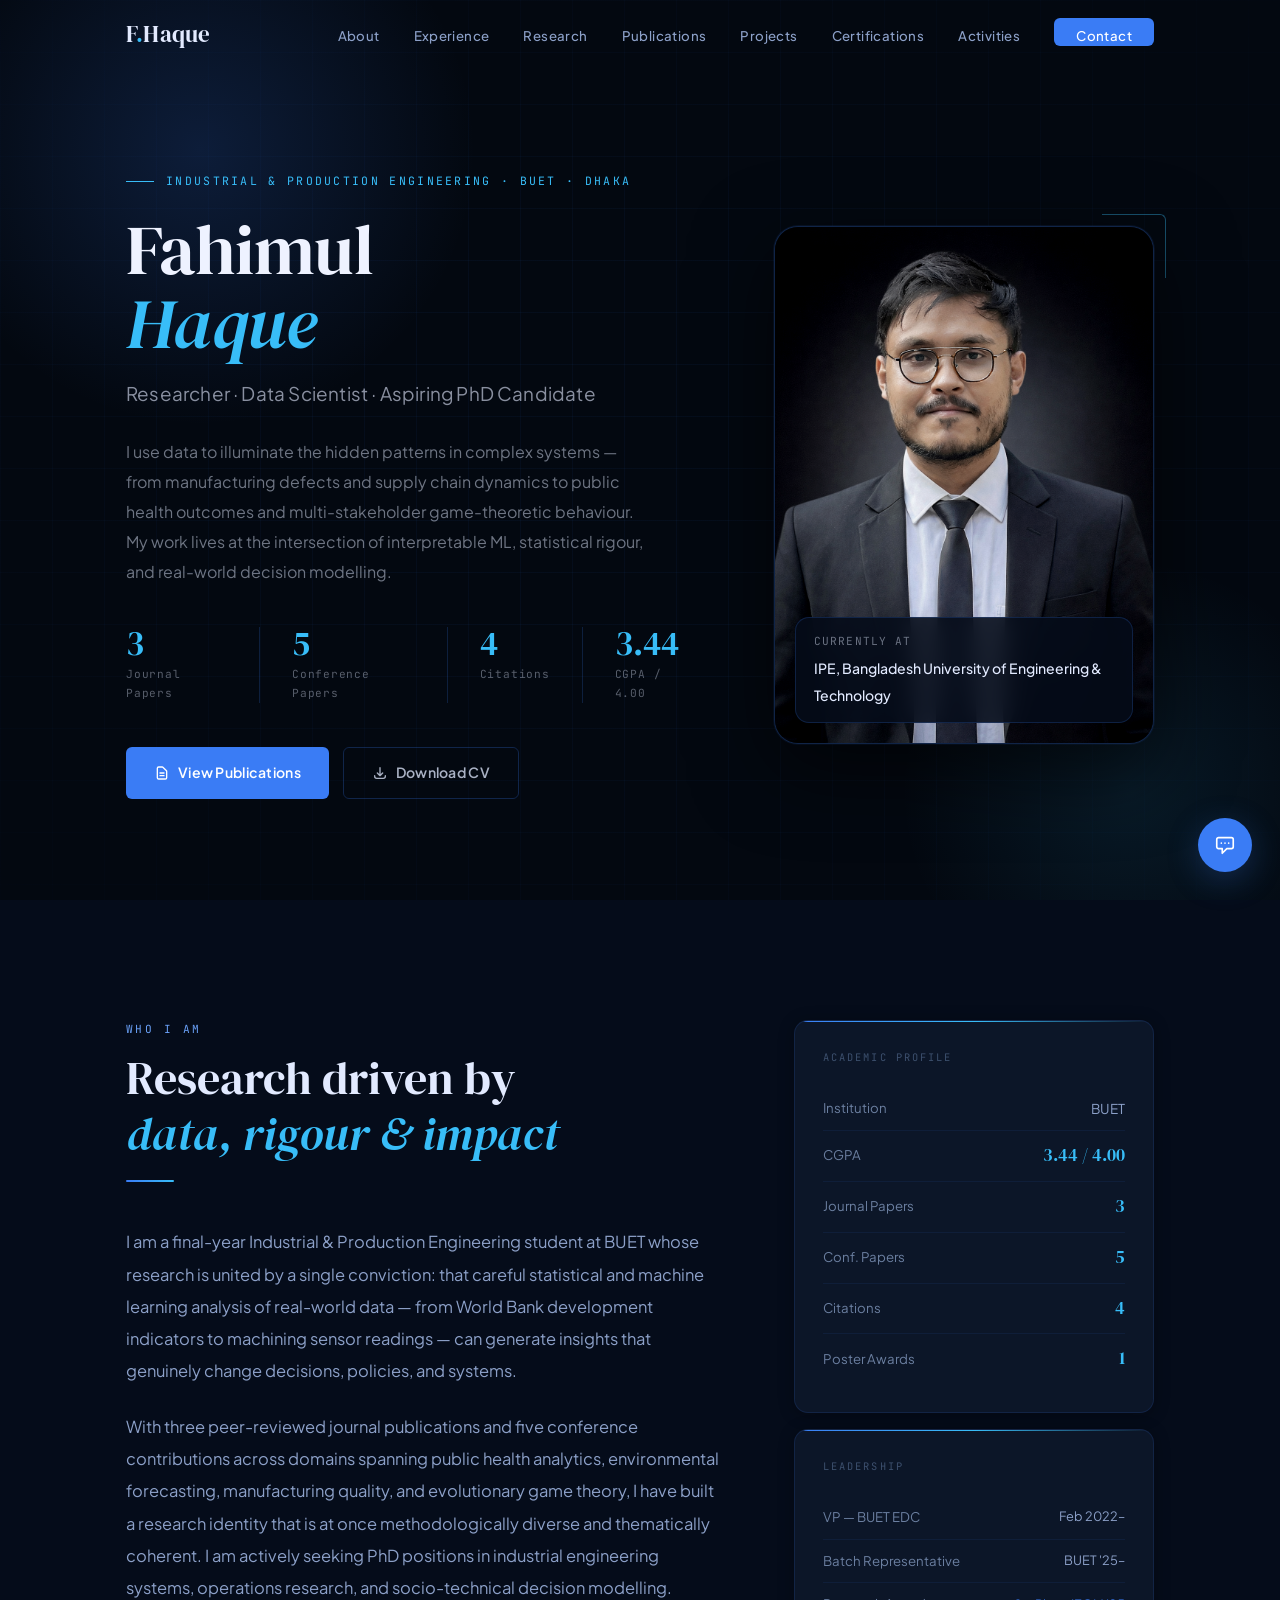
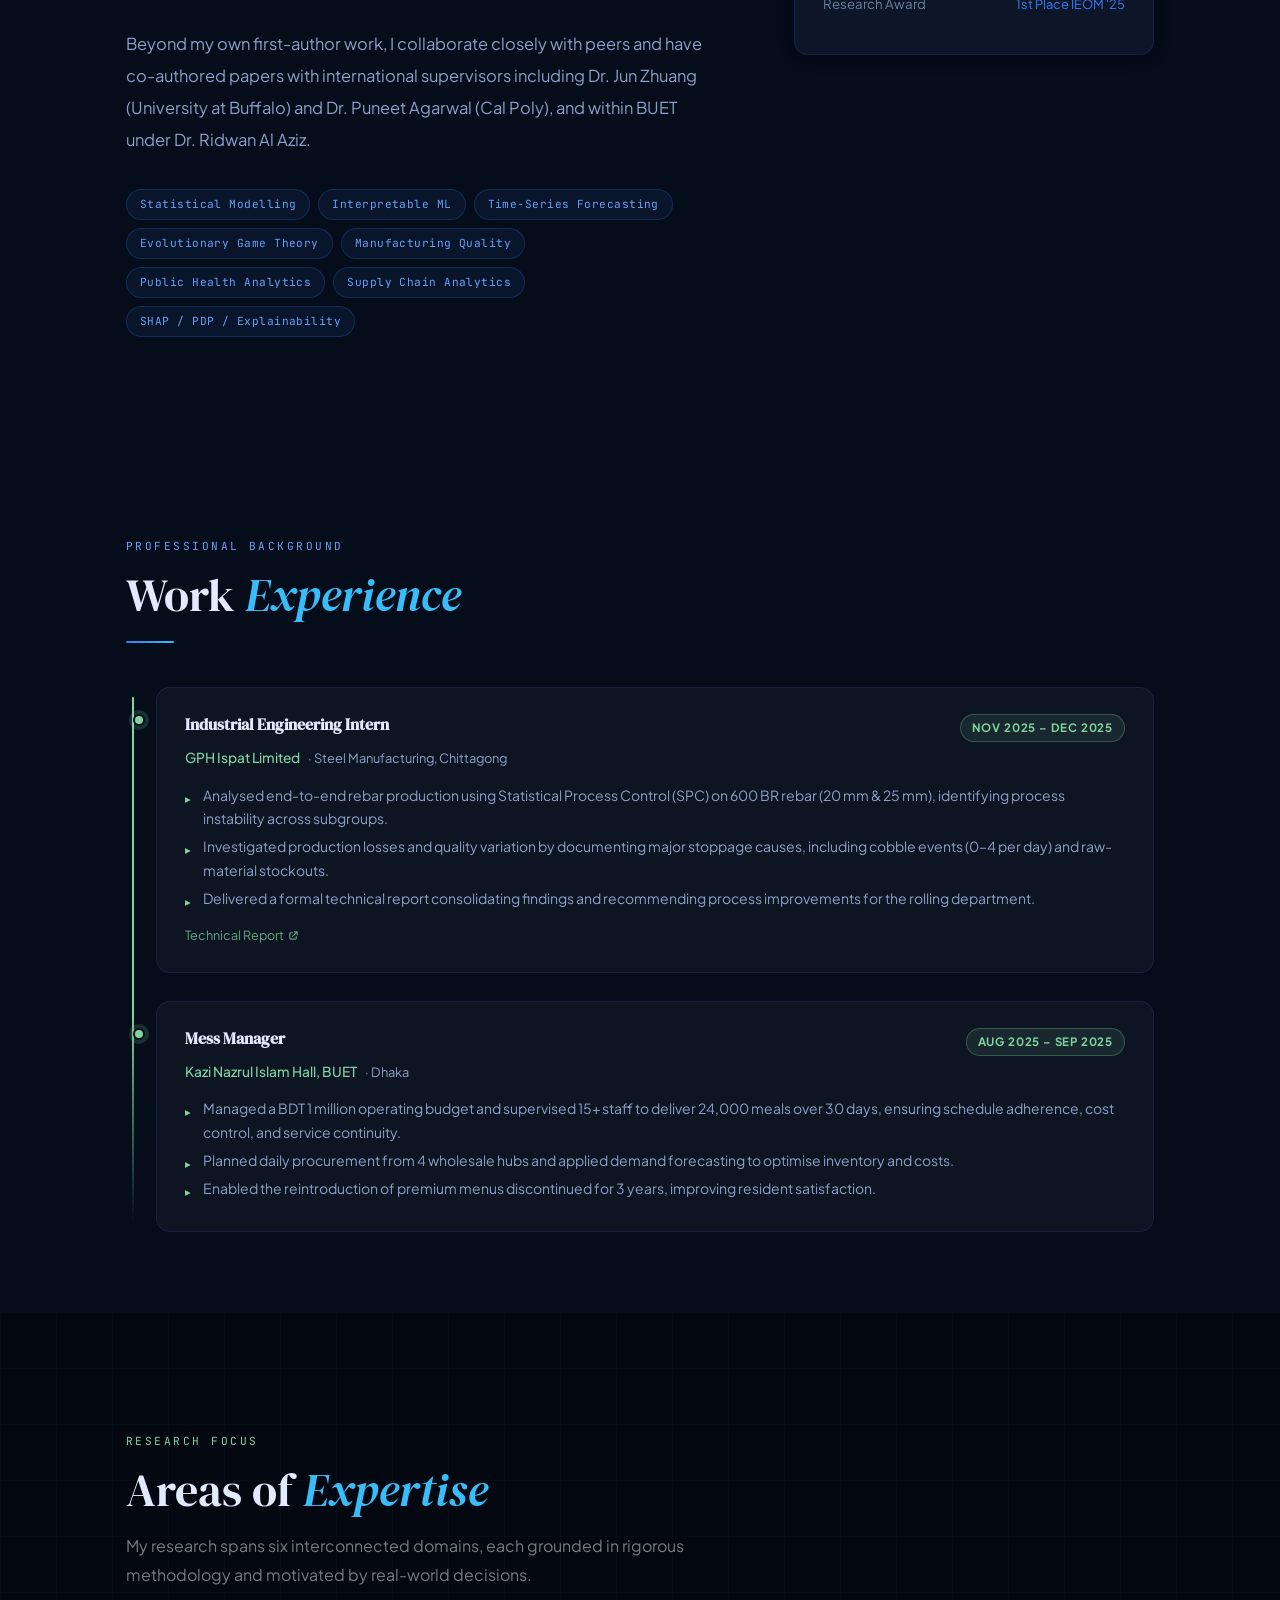
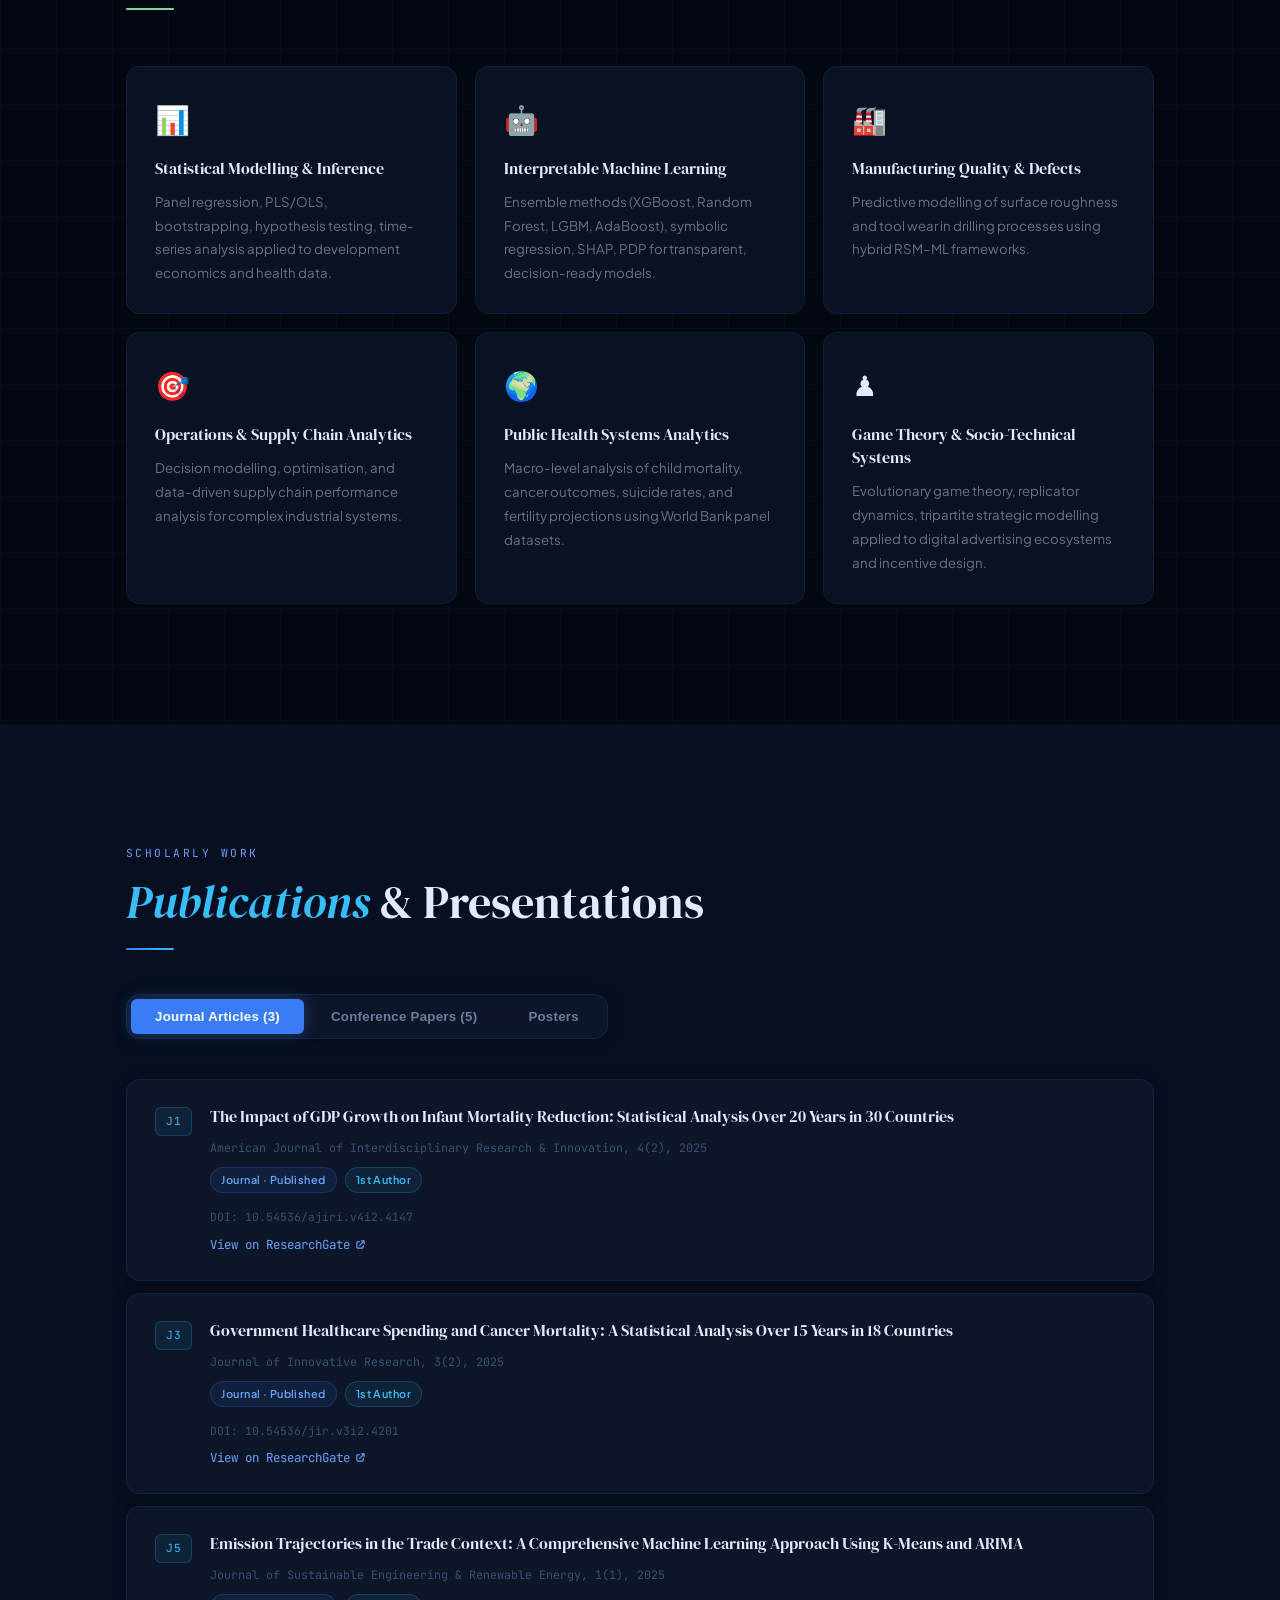
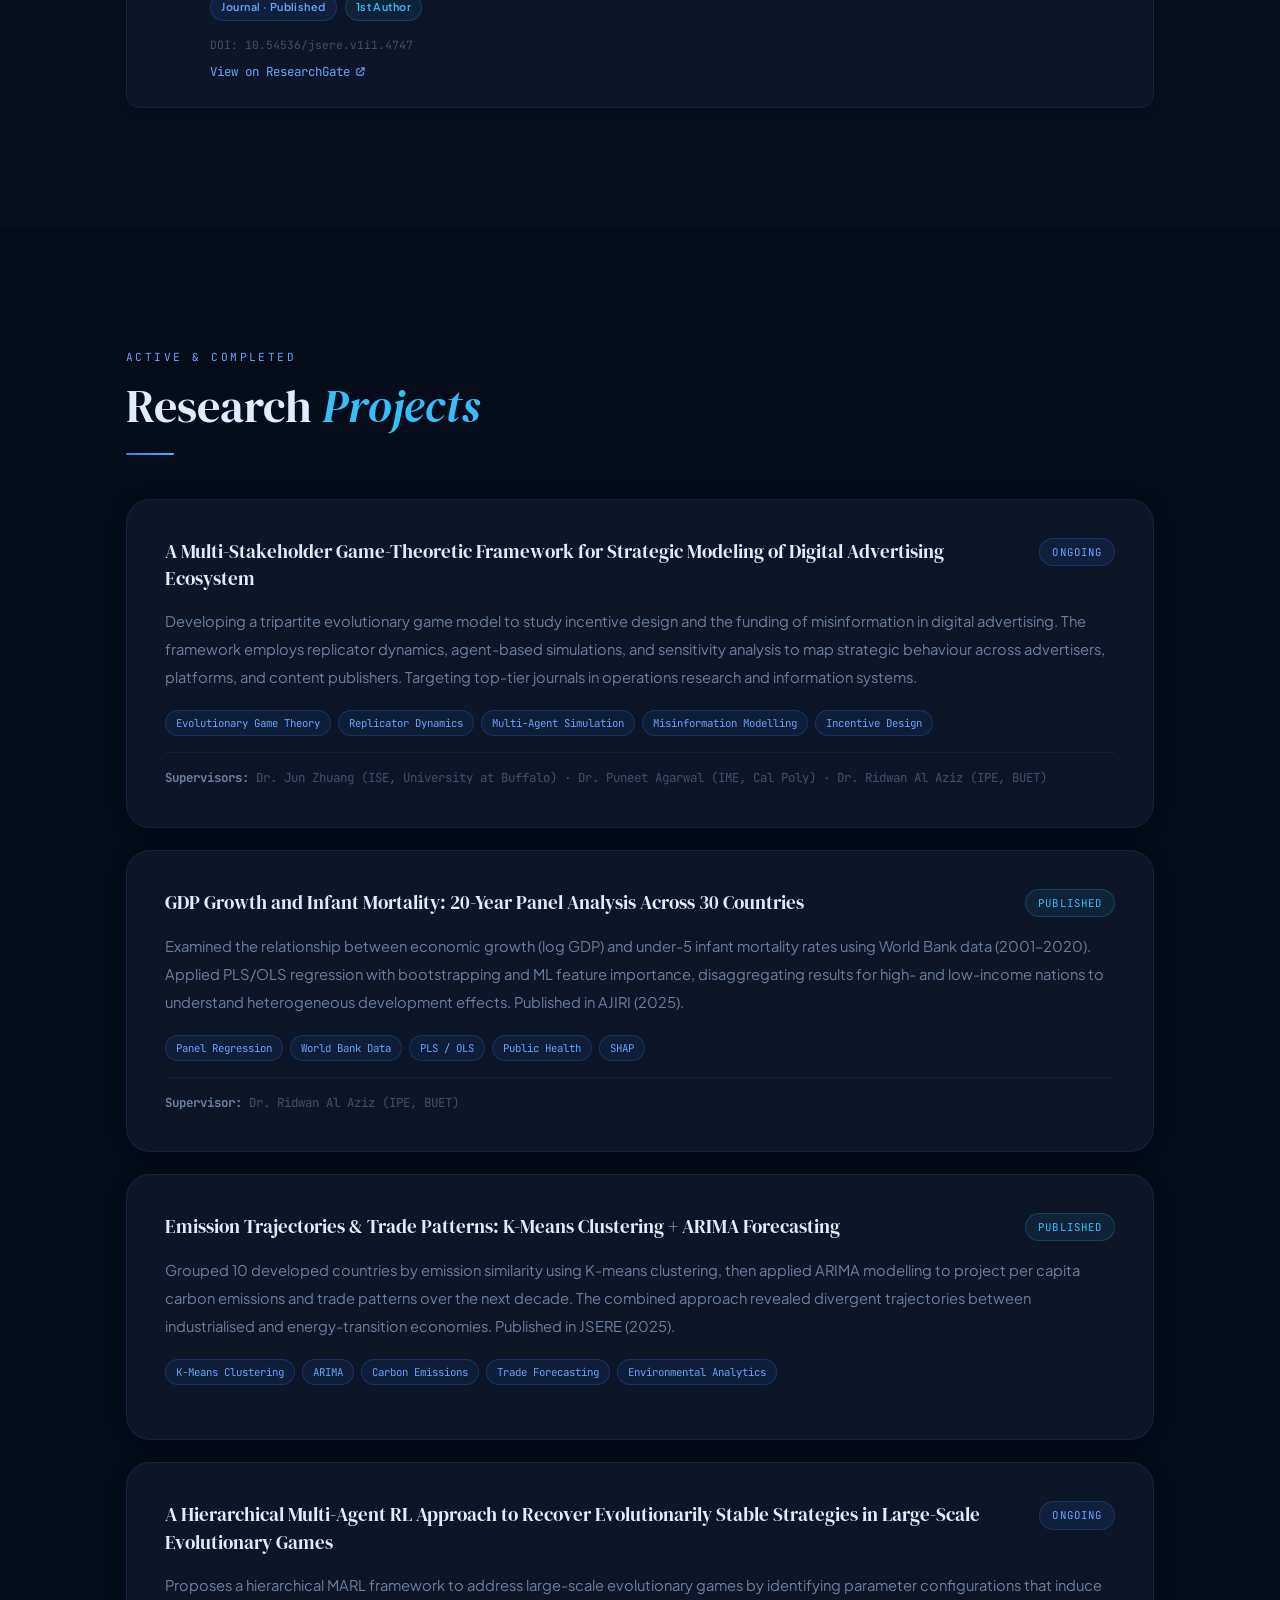
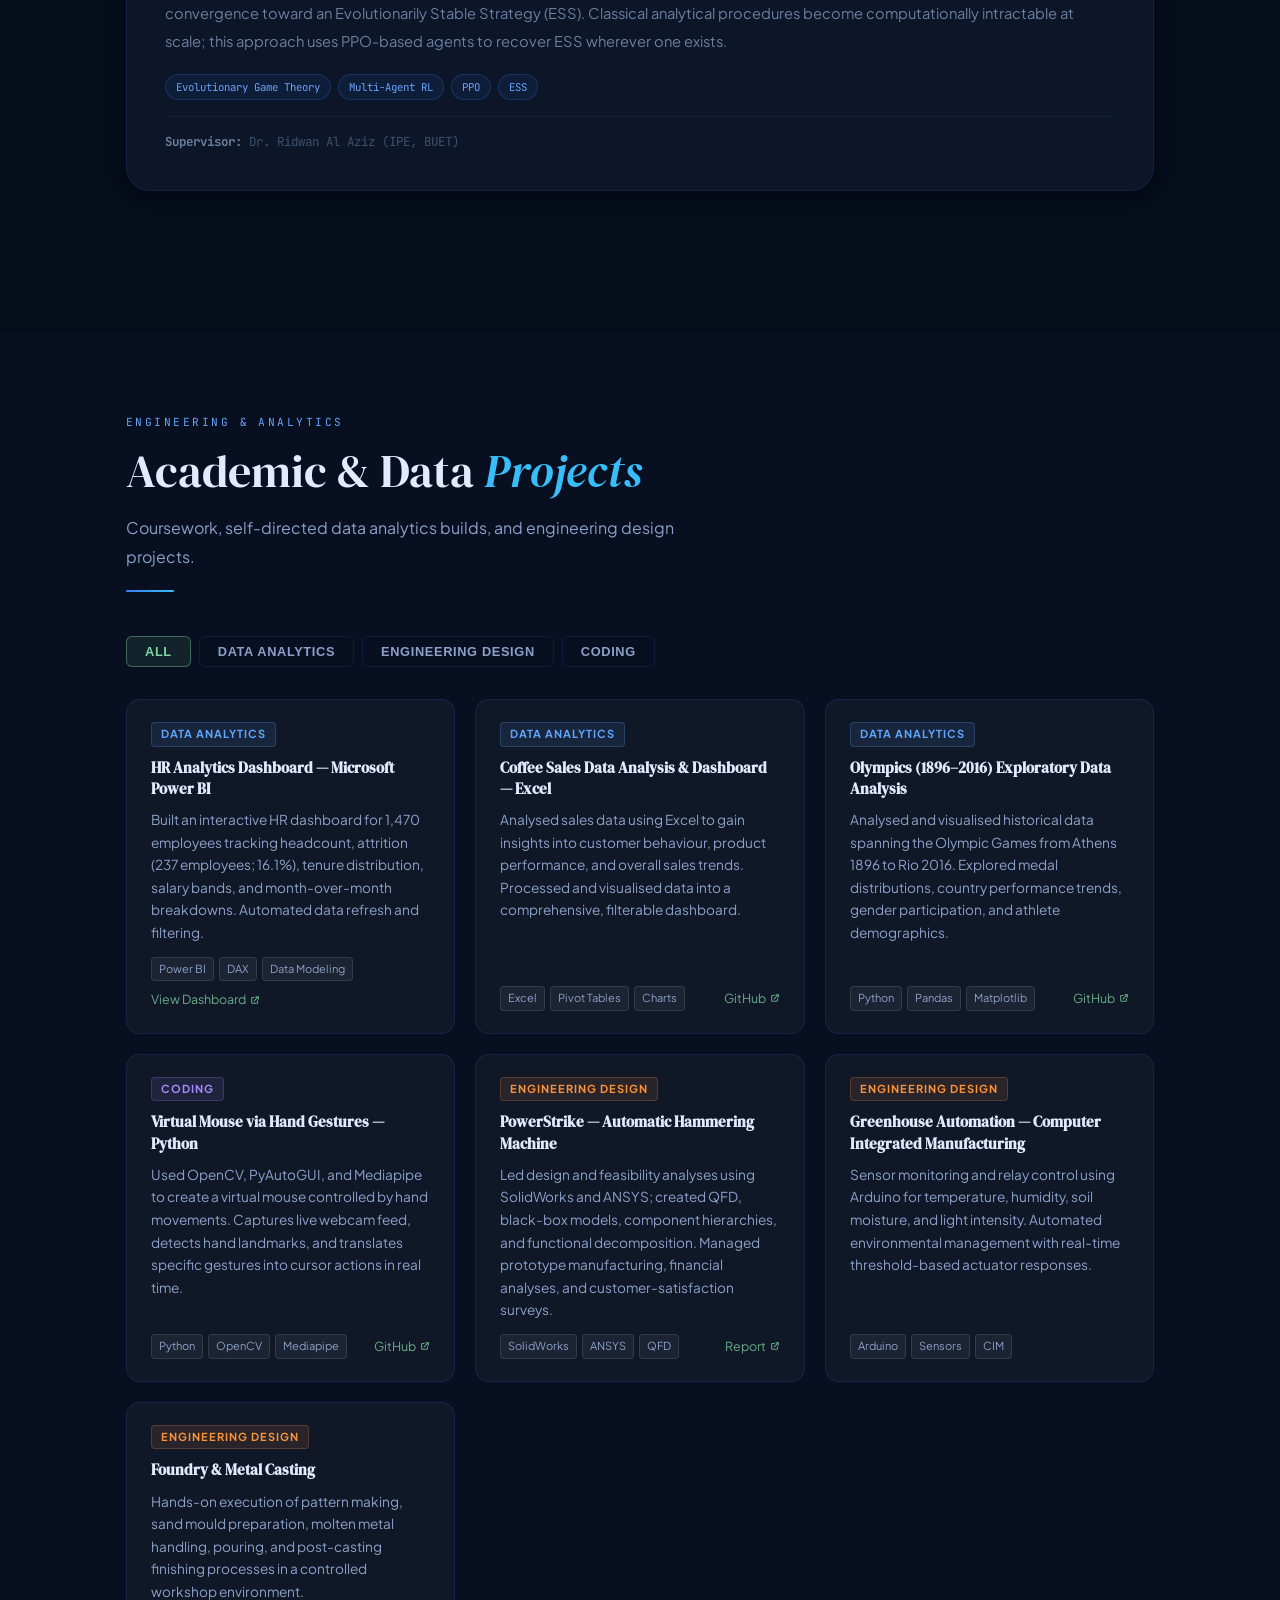
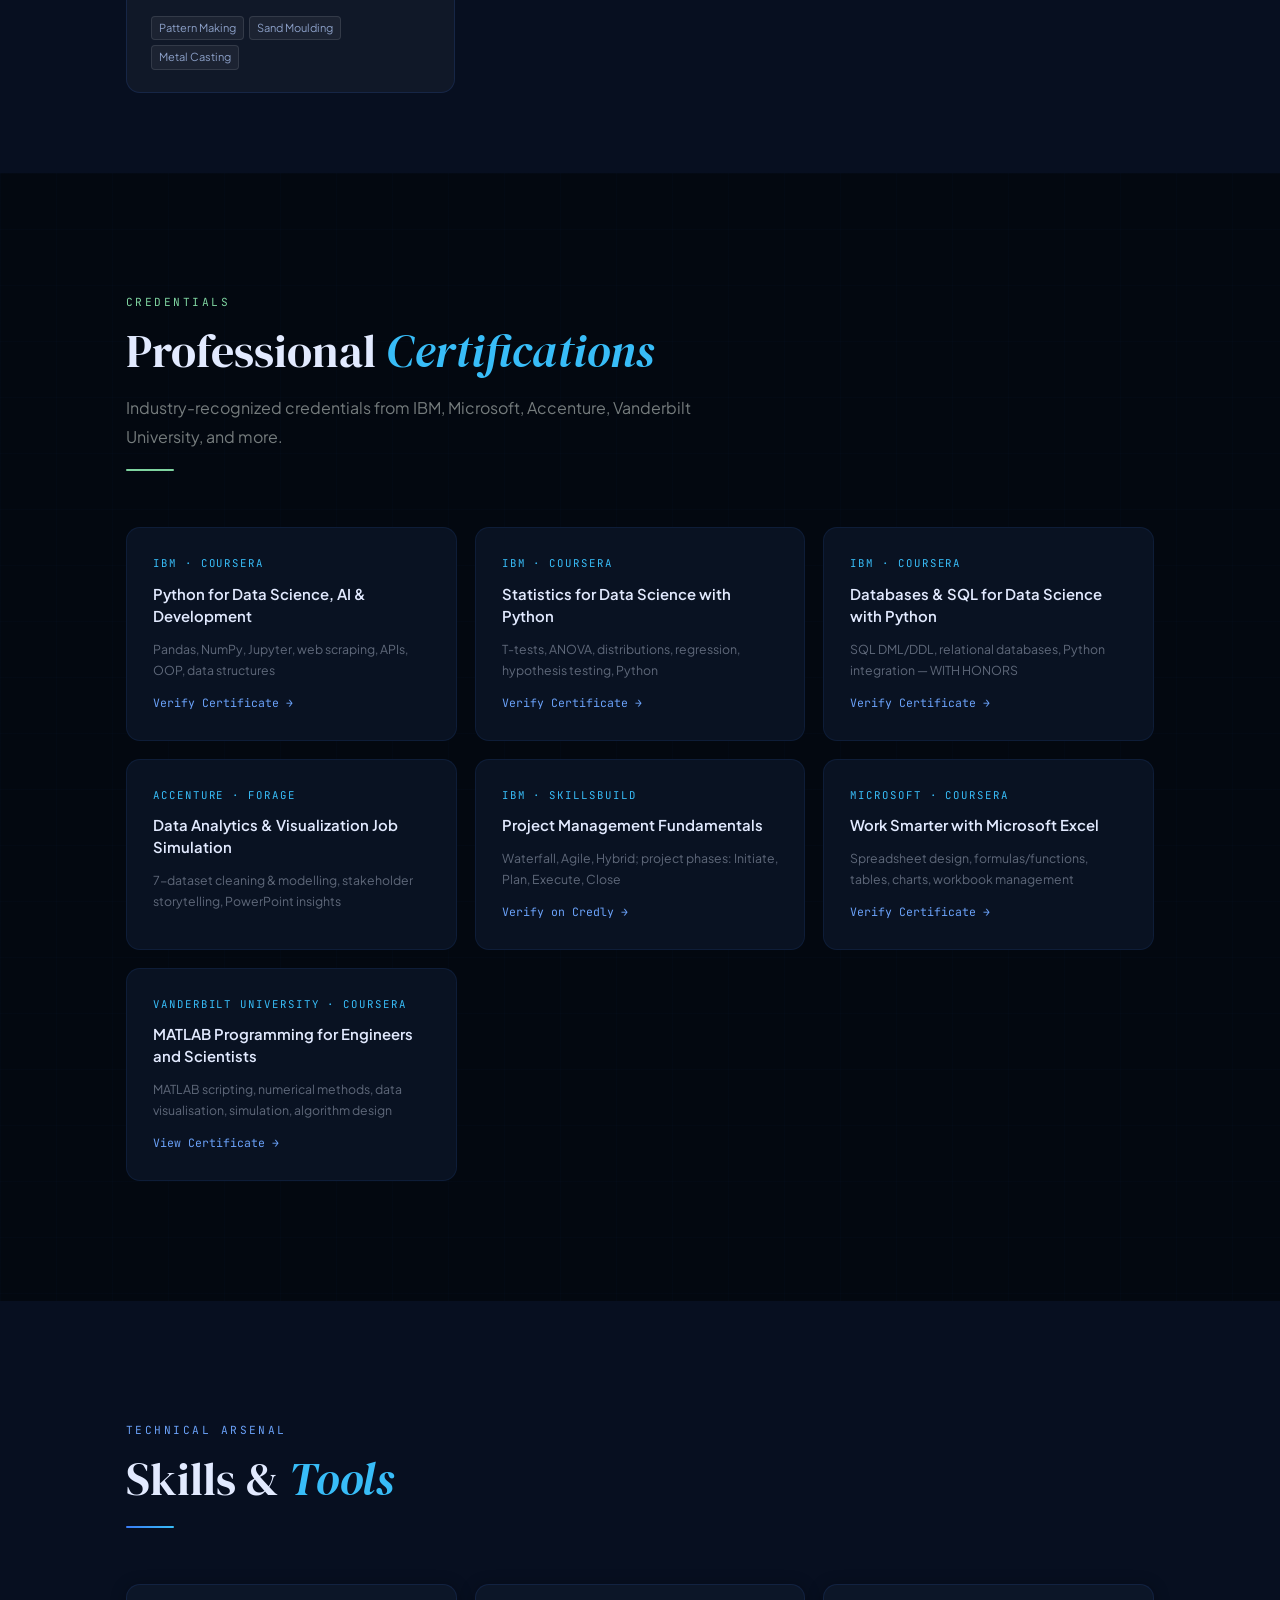
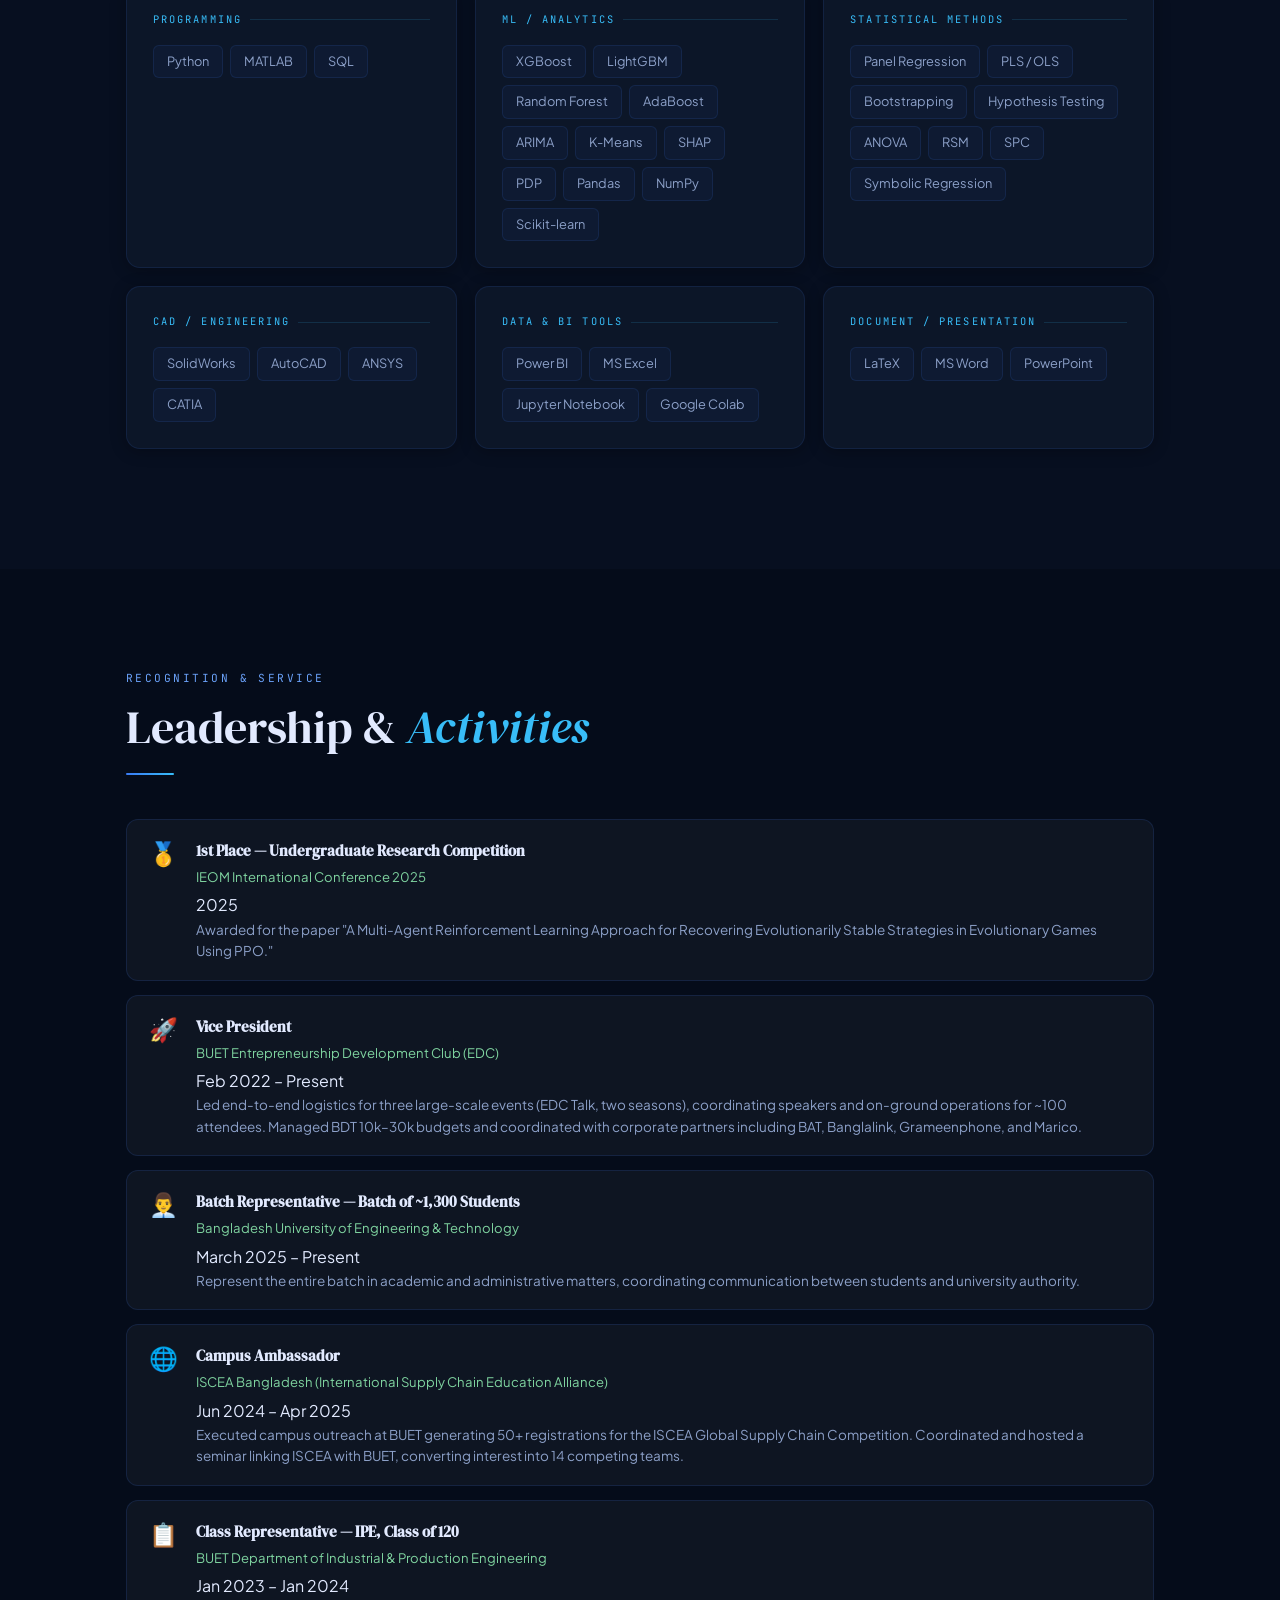
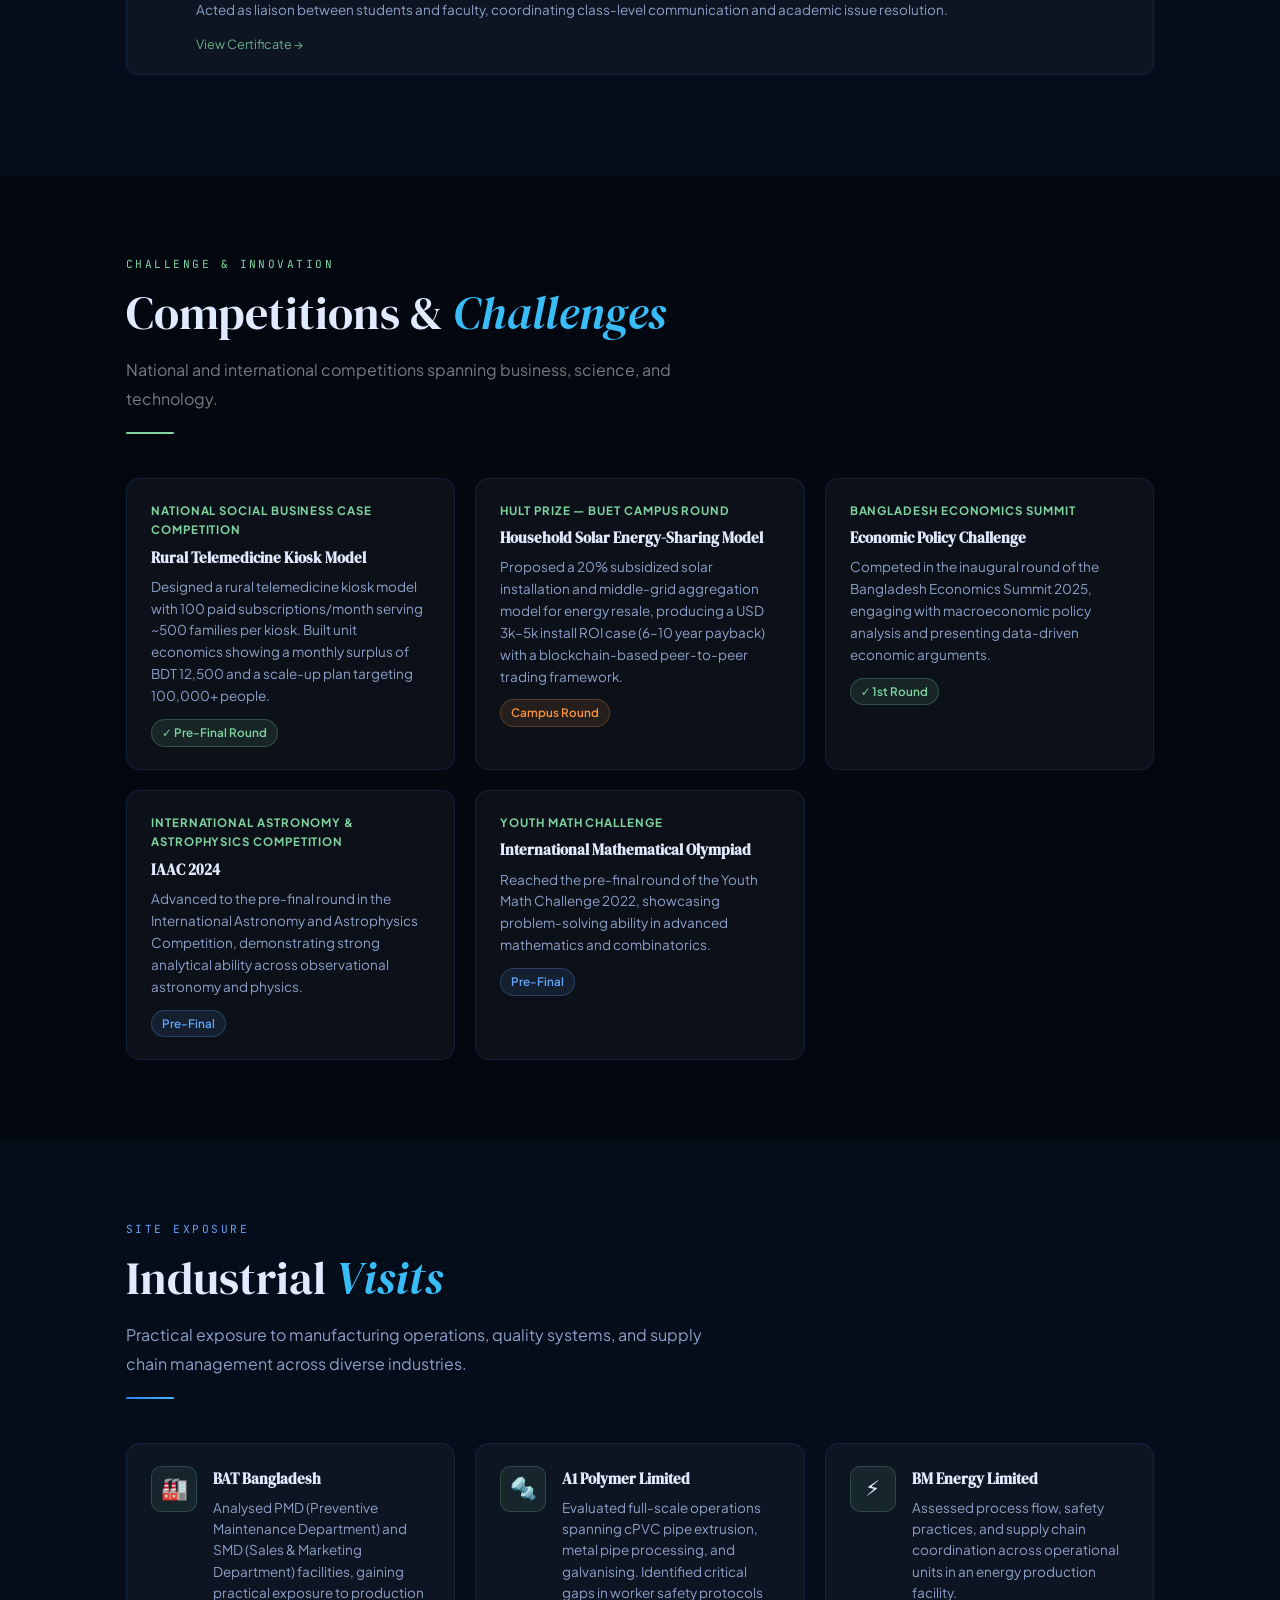
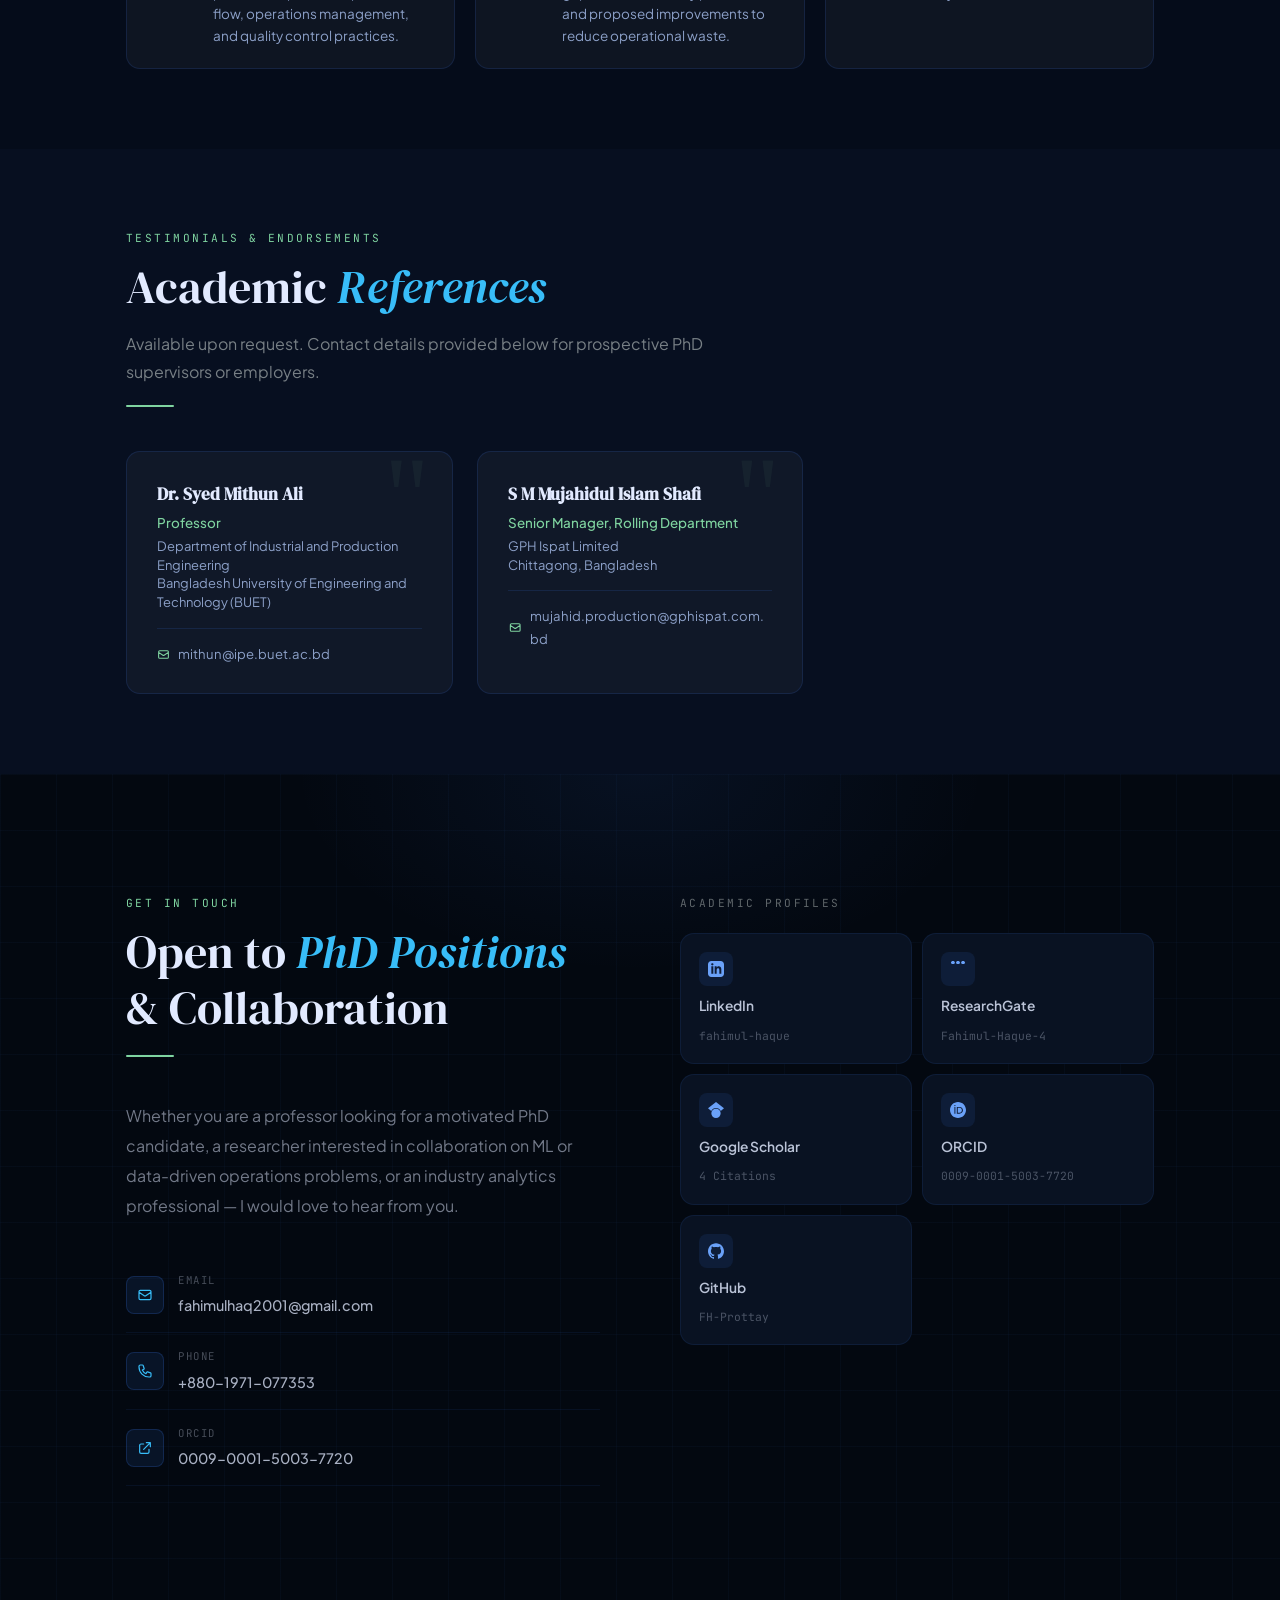
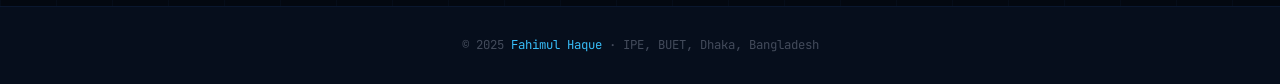
==== commit 73a28a83: "Update index.html" ====
--- a/fahimul-portfolio/index.html
+++ b/fahimul-portfolio/index.html
@@ -1559,7 +1559,7 @@
         <p class="ref-dept">GPH Ispat Limited<br>Chittagong, Bangladesh</p>
         <div class="ref-divider"></div>
         <div class="ref-contact-row">
-          <svg xmlns="http://www.w3.org/2000/svg" width="13" height="13" fill="none" viewBox="0 0 24 24" stroke="#7fd4a0" stroke-width="2"><path stroke-linecap="round" stroke-linejoin="round" d="M3 8l7.89 5.26a2 2 0 002.22 0L21 8M5 19h14a2 2 0 002-2V7a2 2 0 00-2-2H5a2 2 0 00-2 2v10a2 2 0 002 2z"/></svg>
+          <svg xmlns="http://www.w3.org/2000/svg" width="15" height="13" fill="none" viewBox="0 0 24 24" stroke="#7fd4a0" stroke-width="2"><path stroke-linecap="round" stroke-linejoin="round" d="M3 8l7.89 5.26a2 2 0 002.22 0L21 8M5 19h14a2 2 0 002-2V7a2 2 0 00-2-2H5a2 2 0 00-2 2v10a2 2 0 002 2z"/></svg>
           <a href="mailto:mujahid.production@gphispat.com.bd">mujahid.production@gphispat.com.bd</a>
         </div>
       </div>
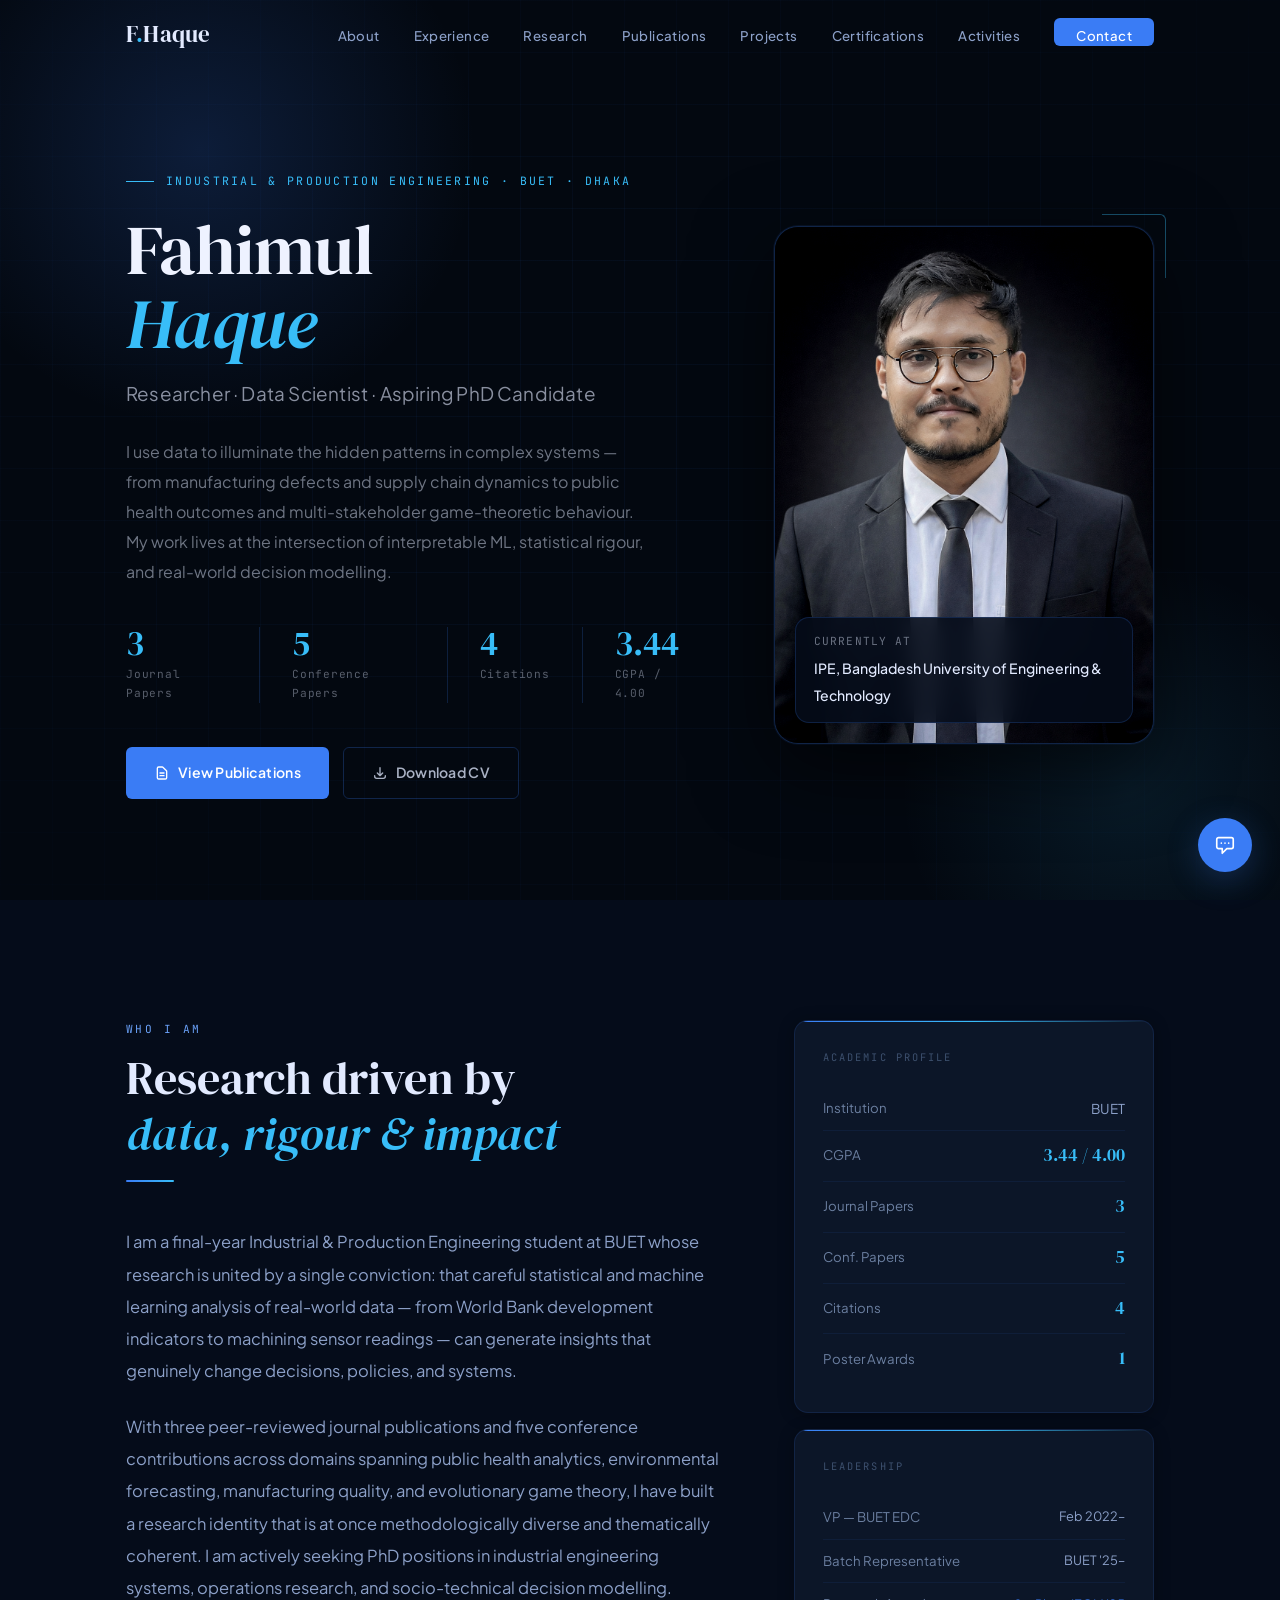
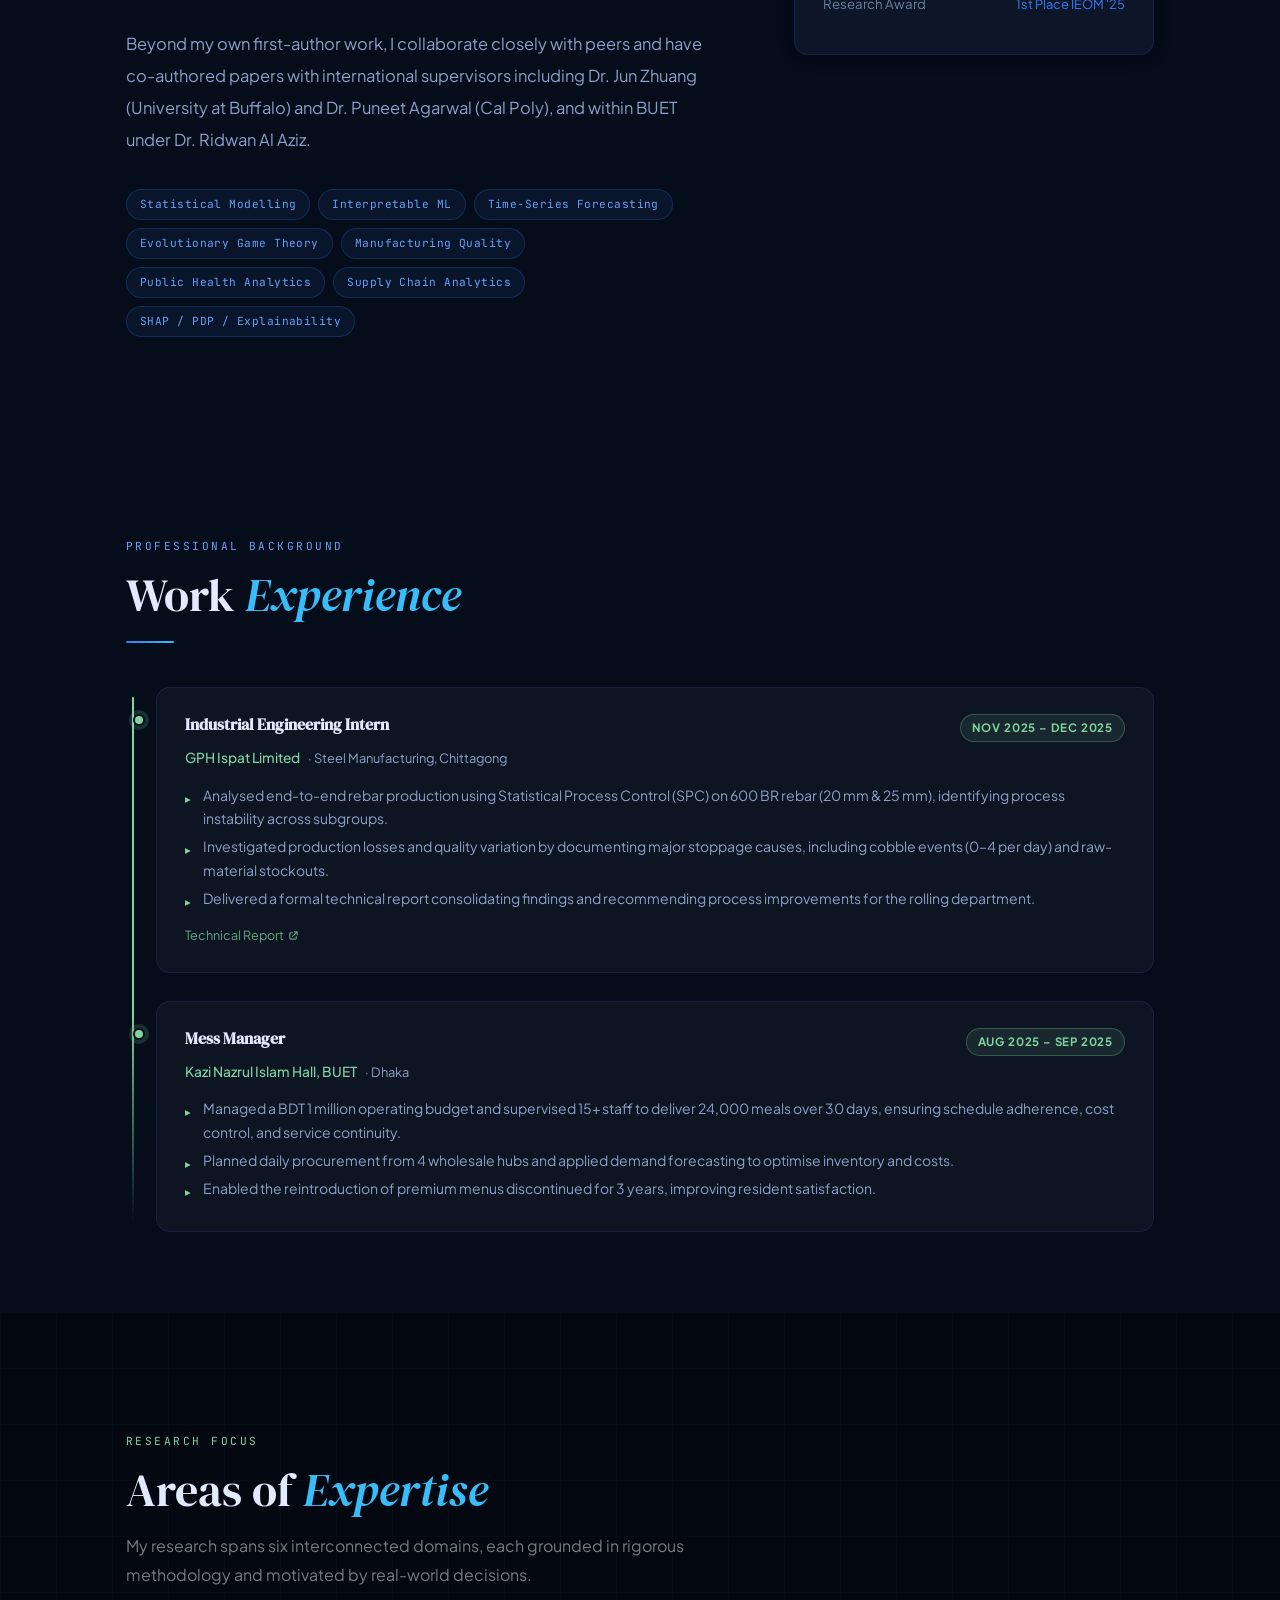
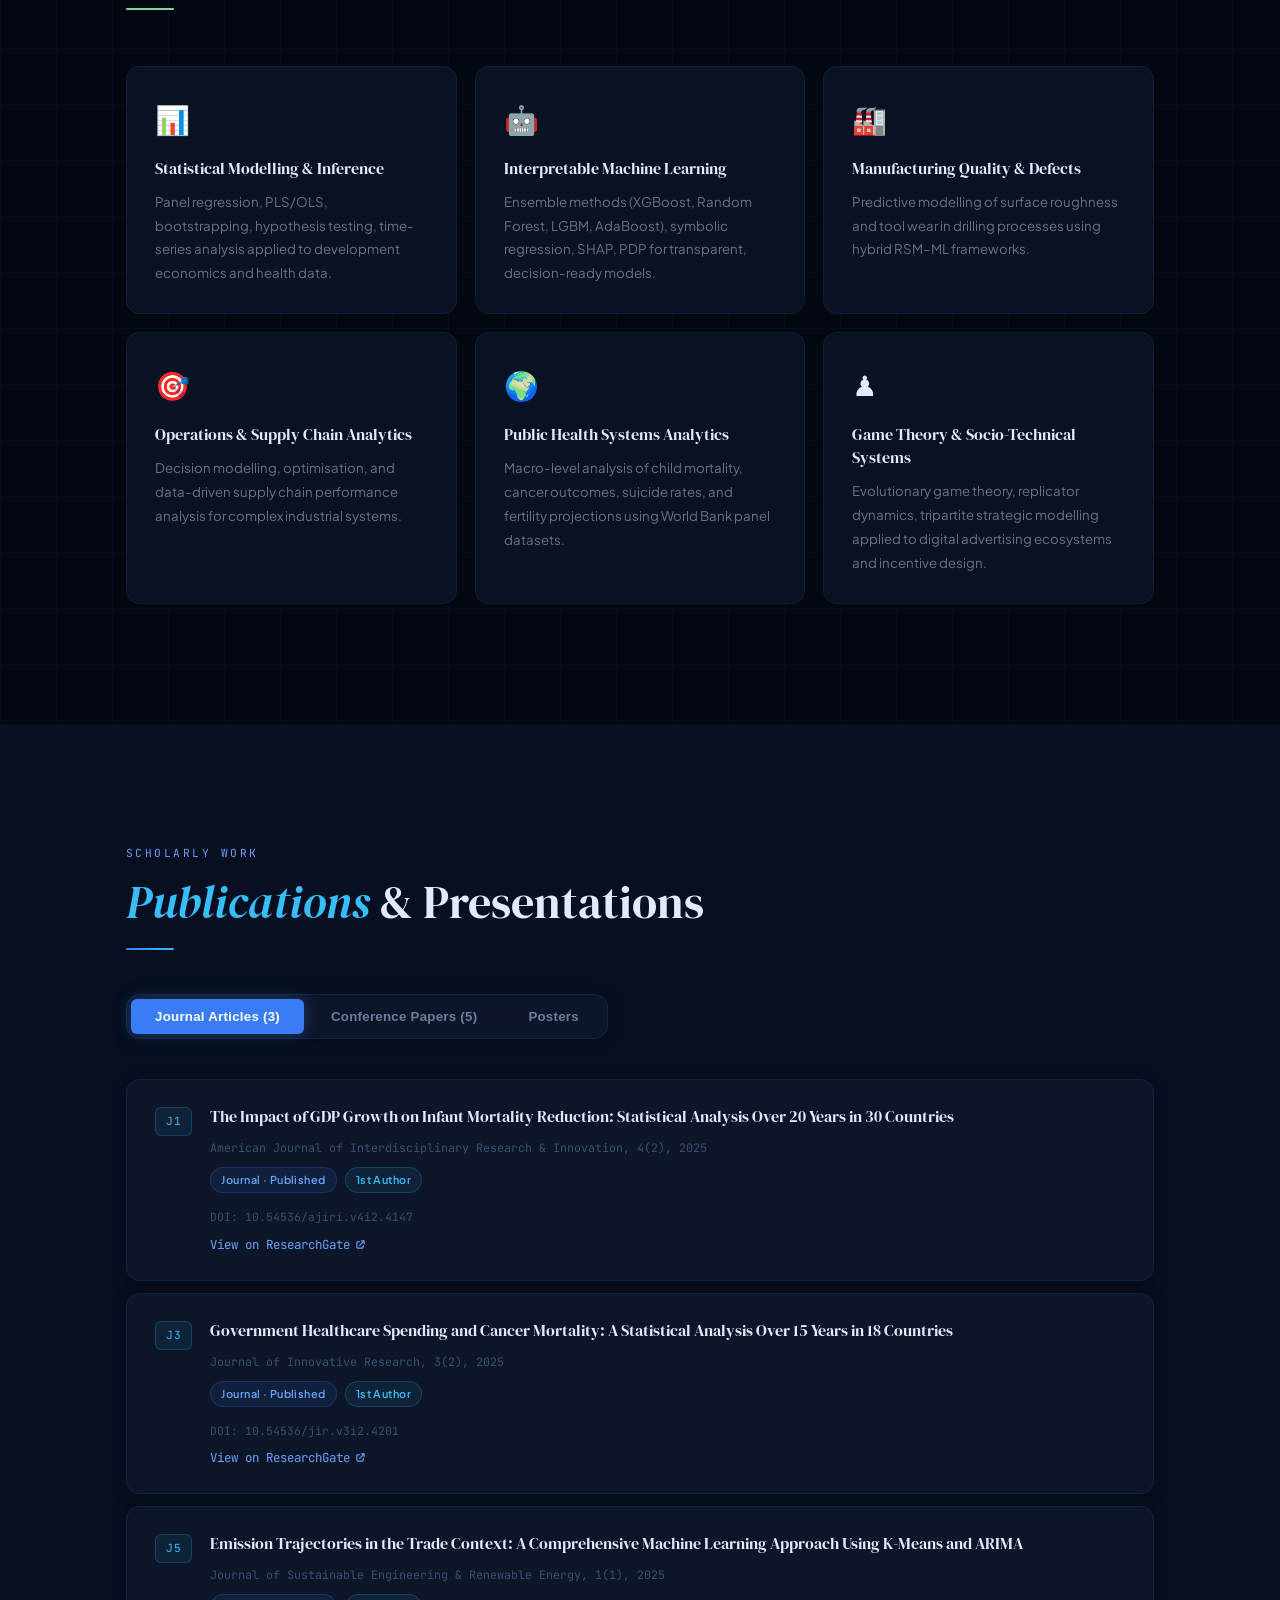
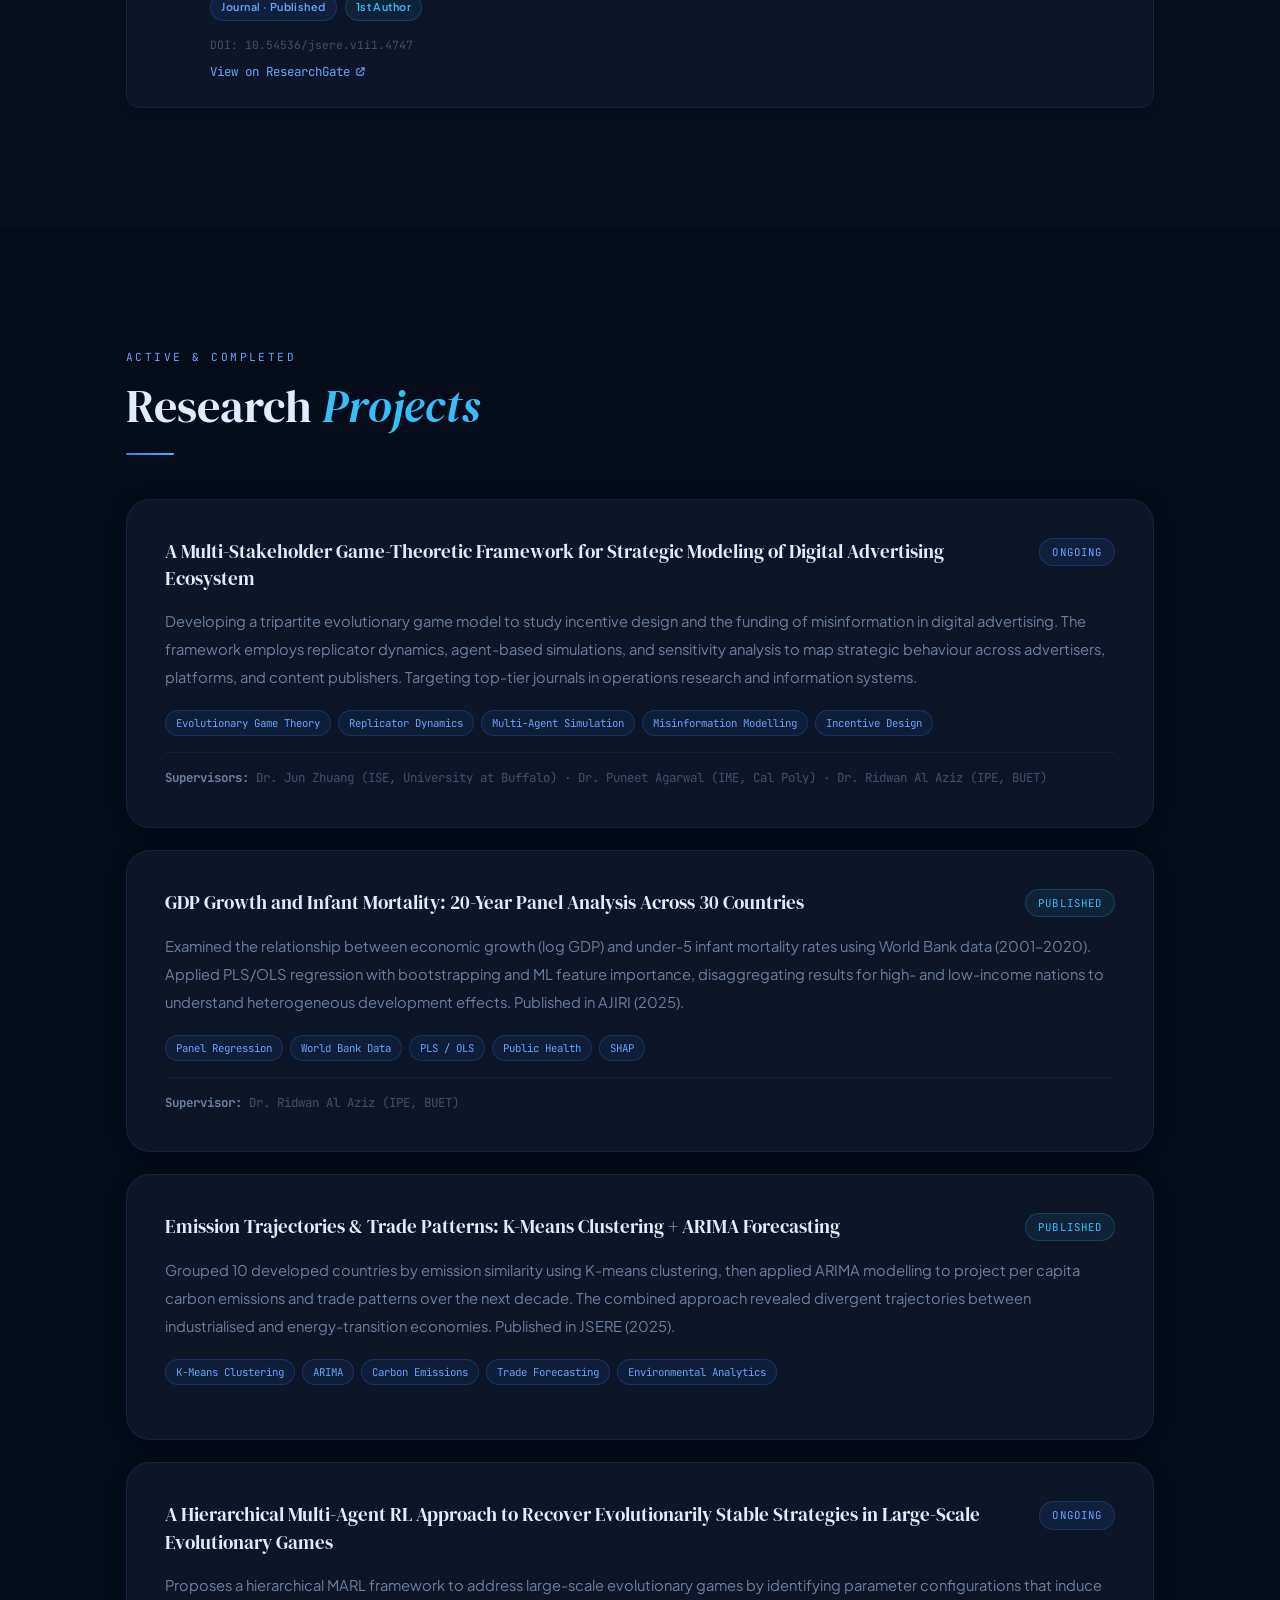
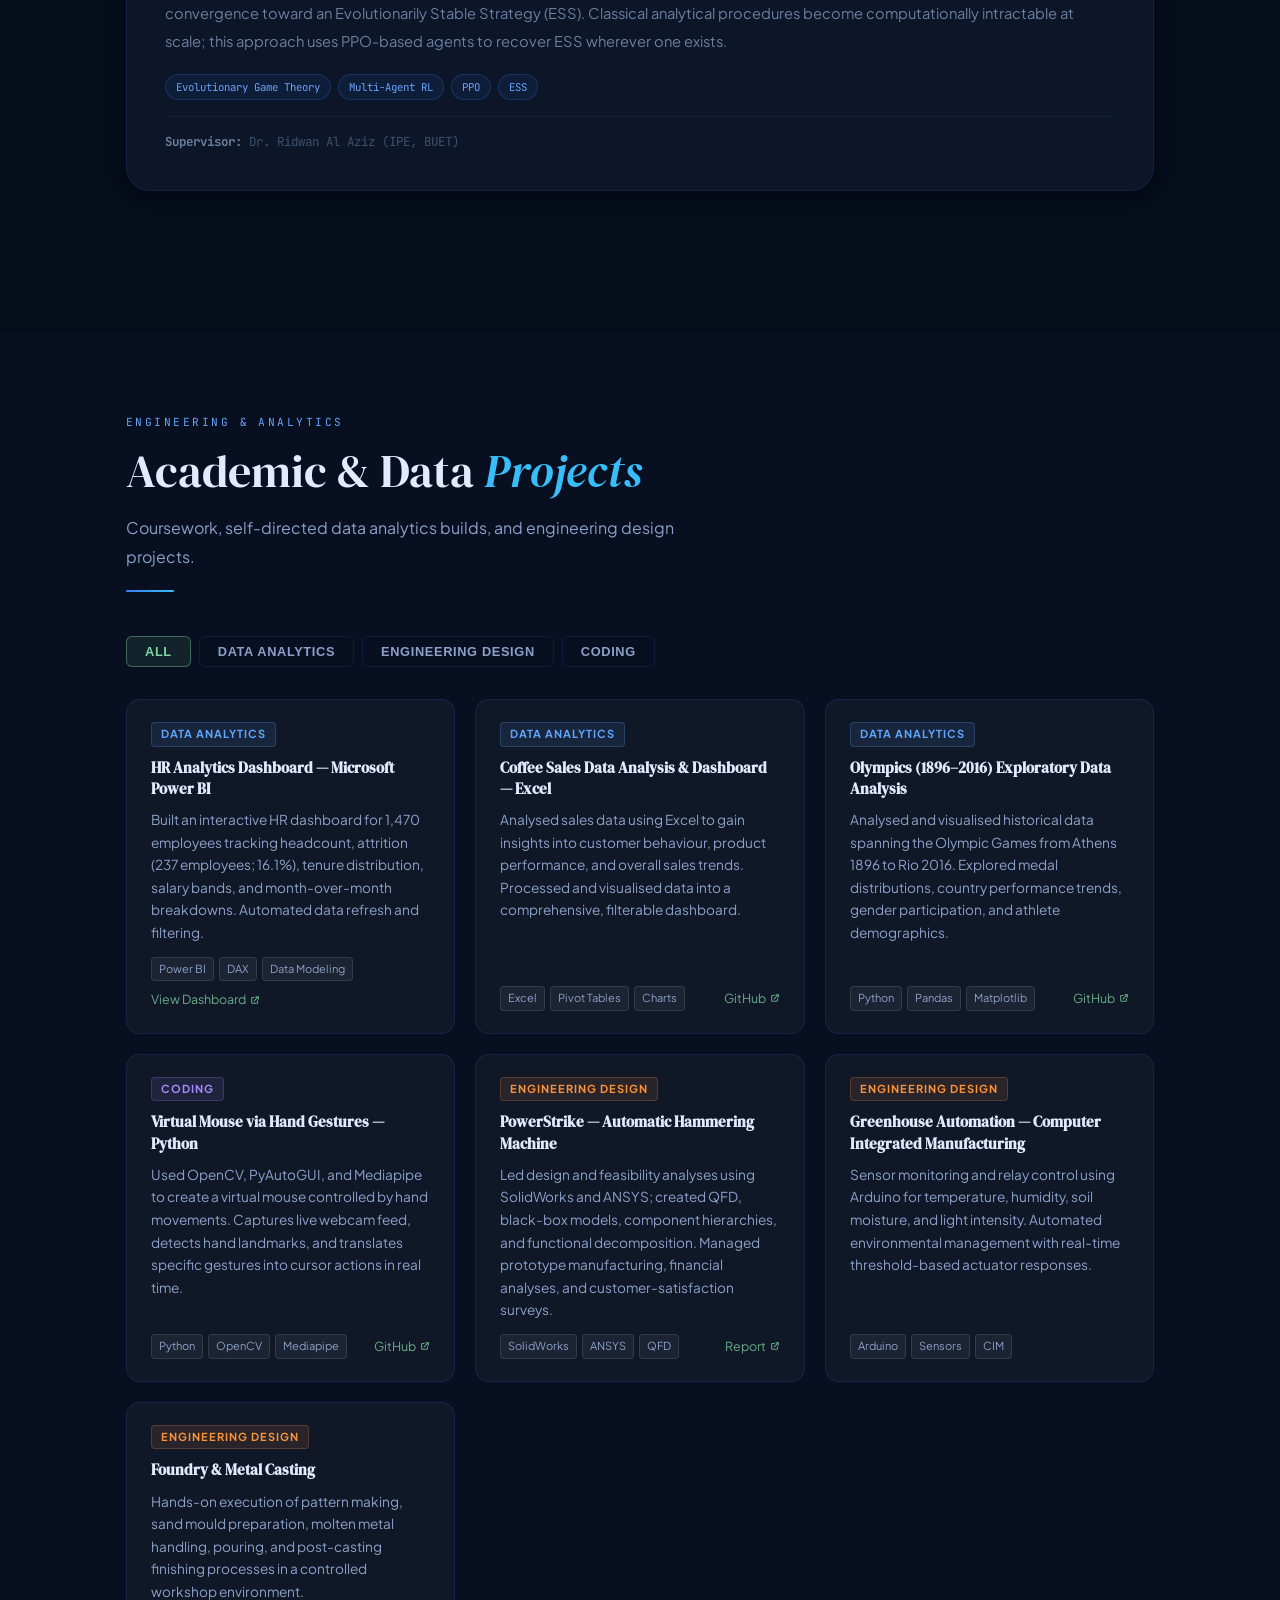
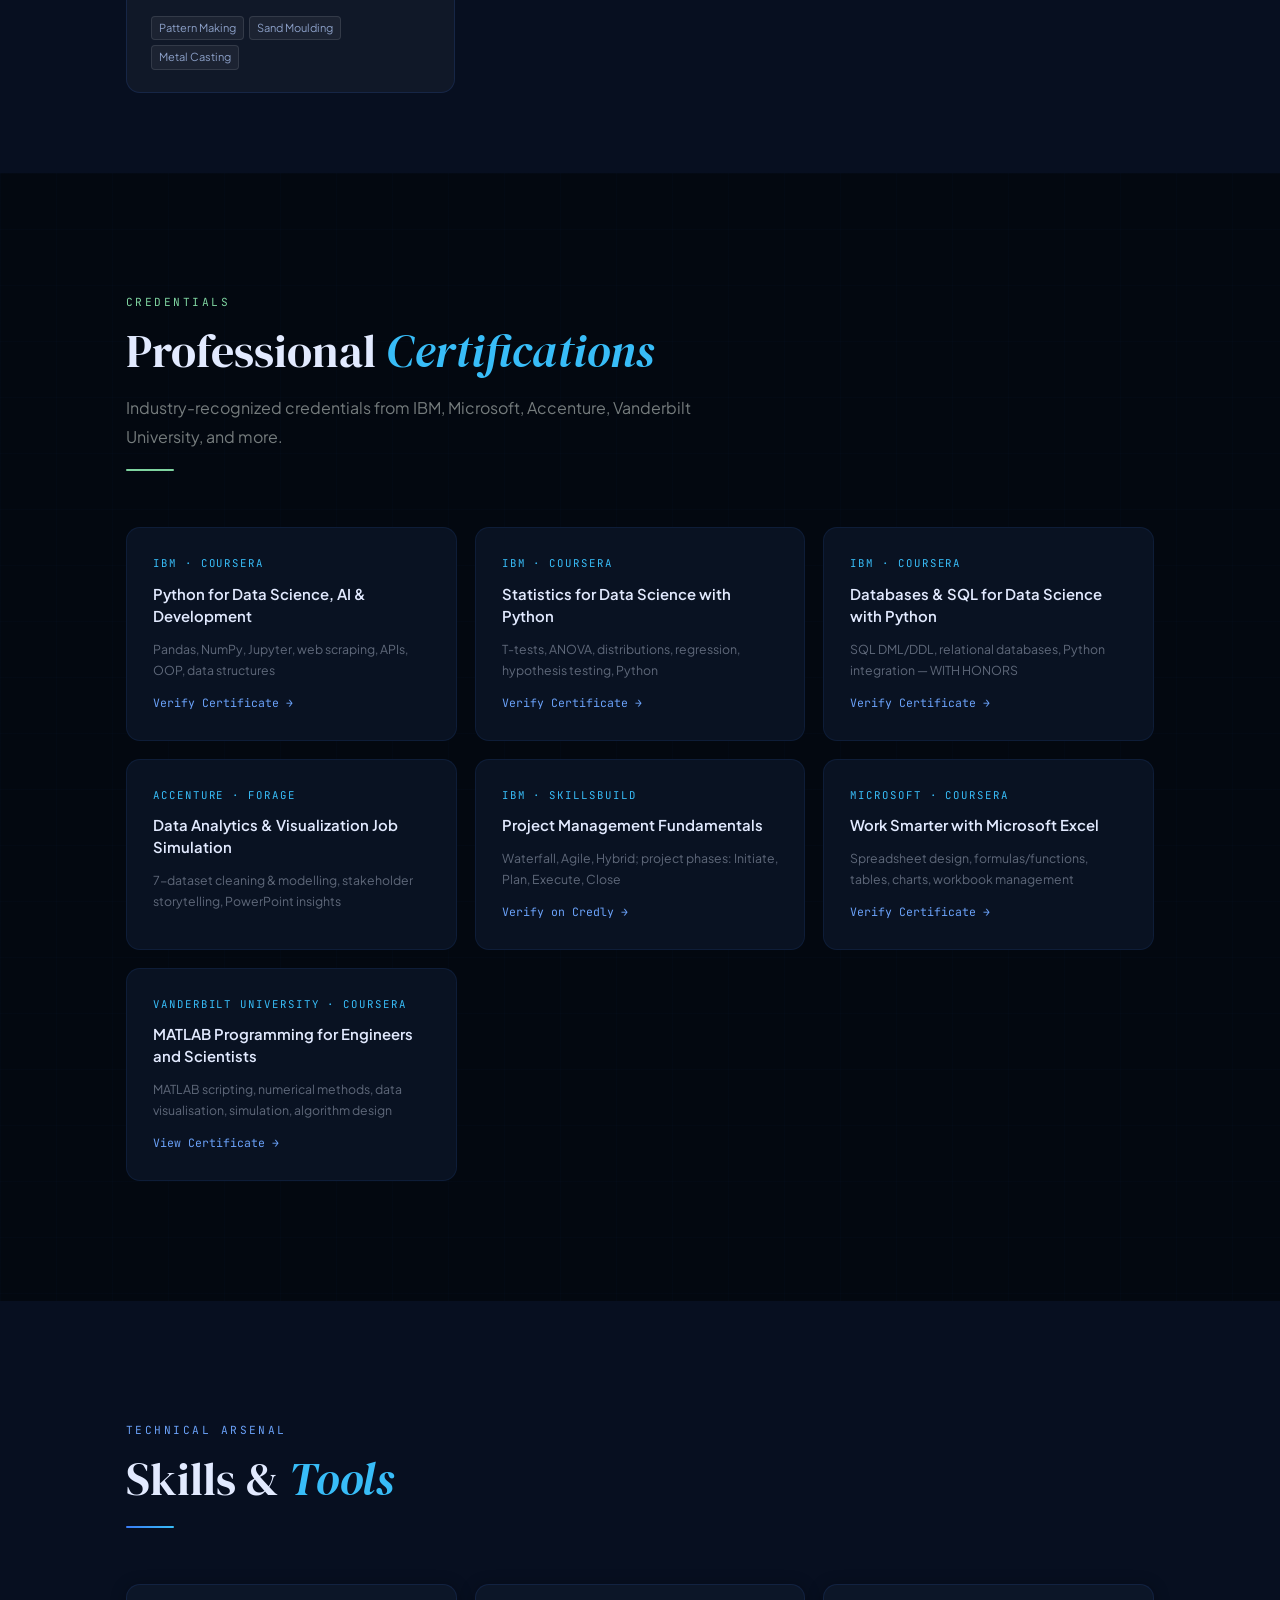
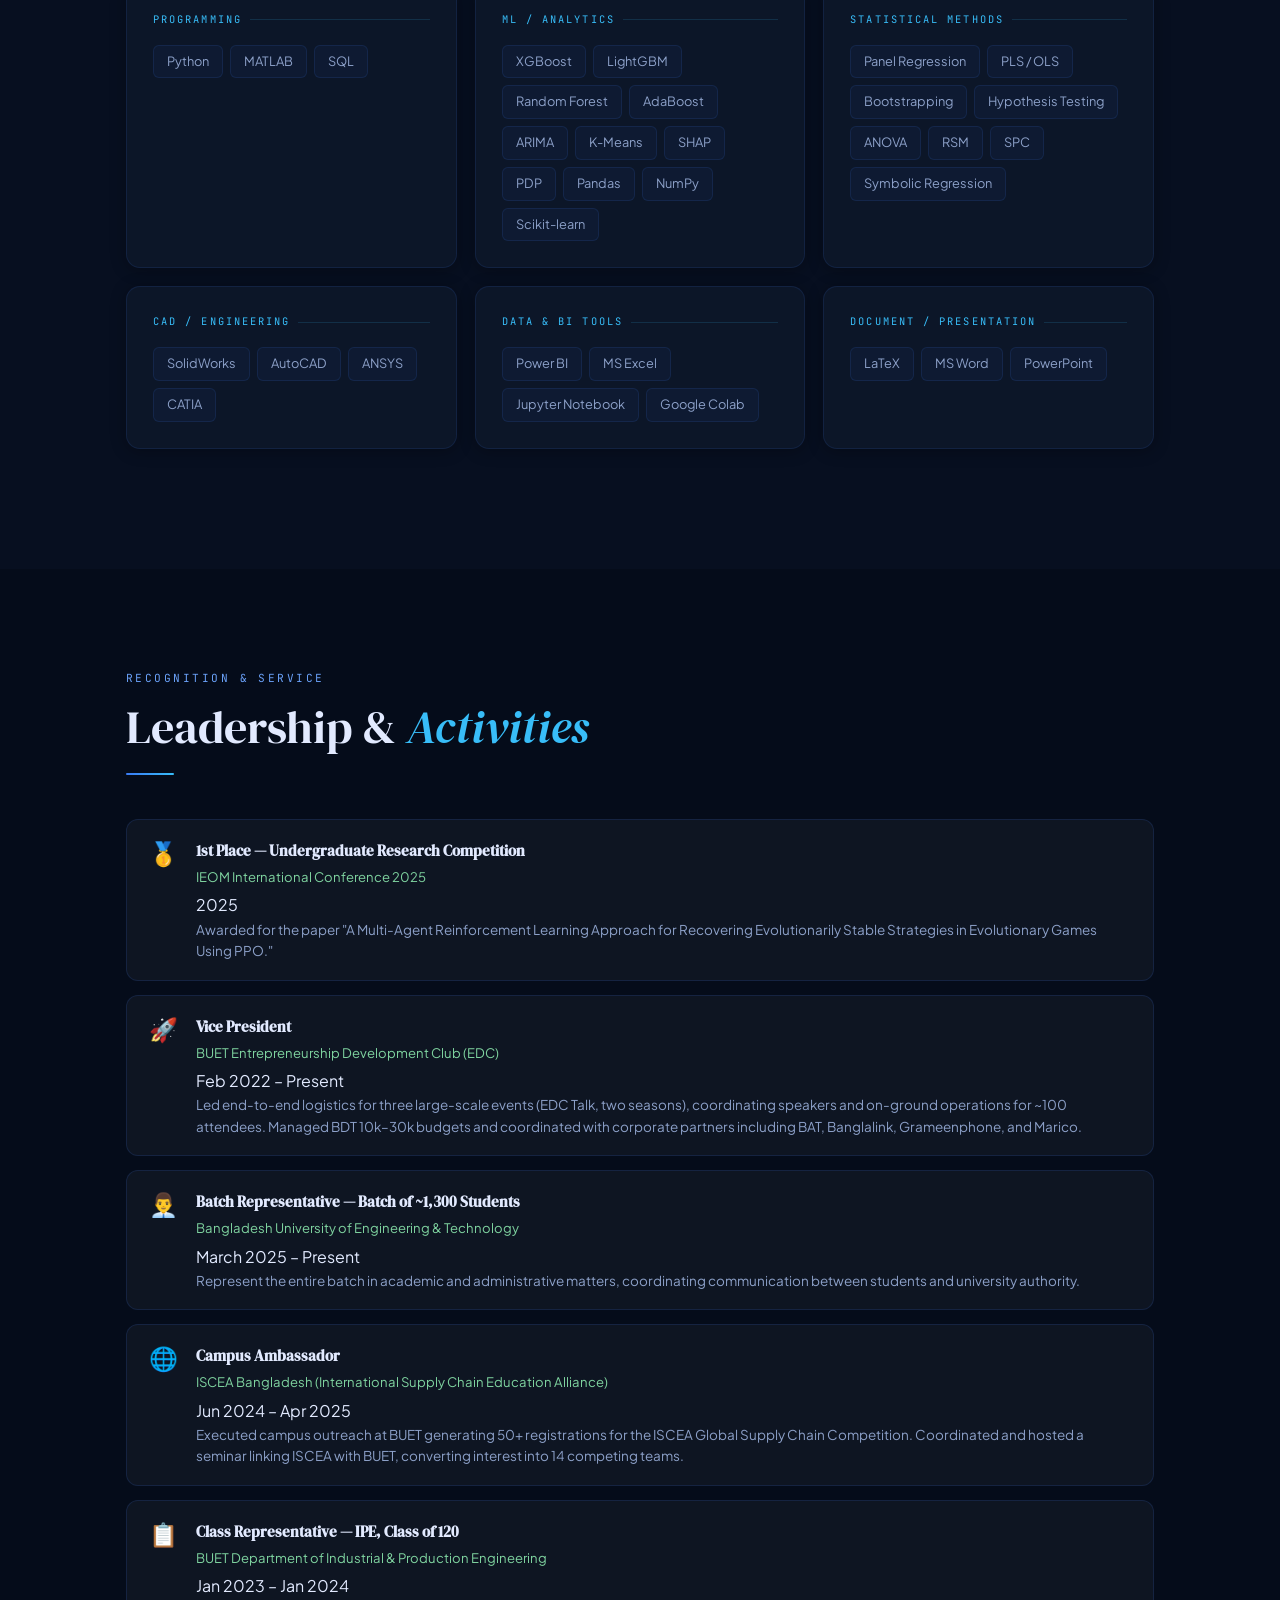
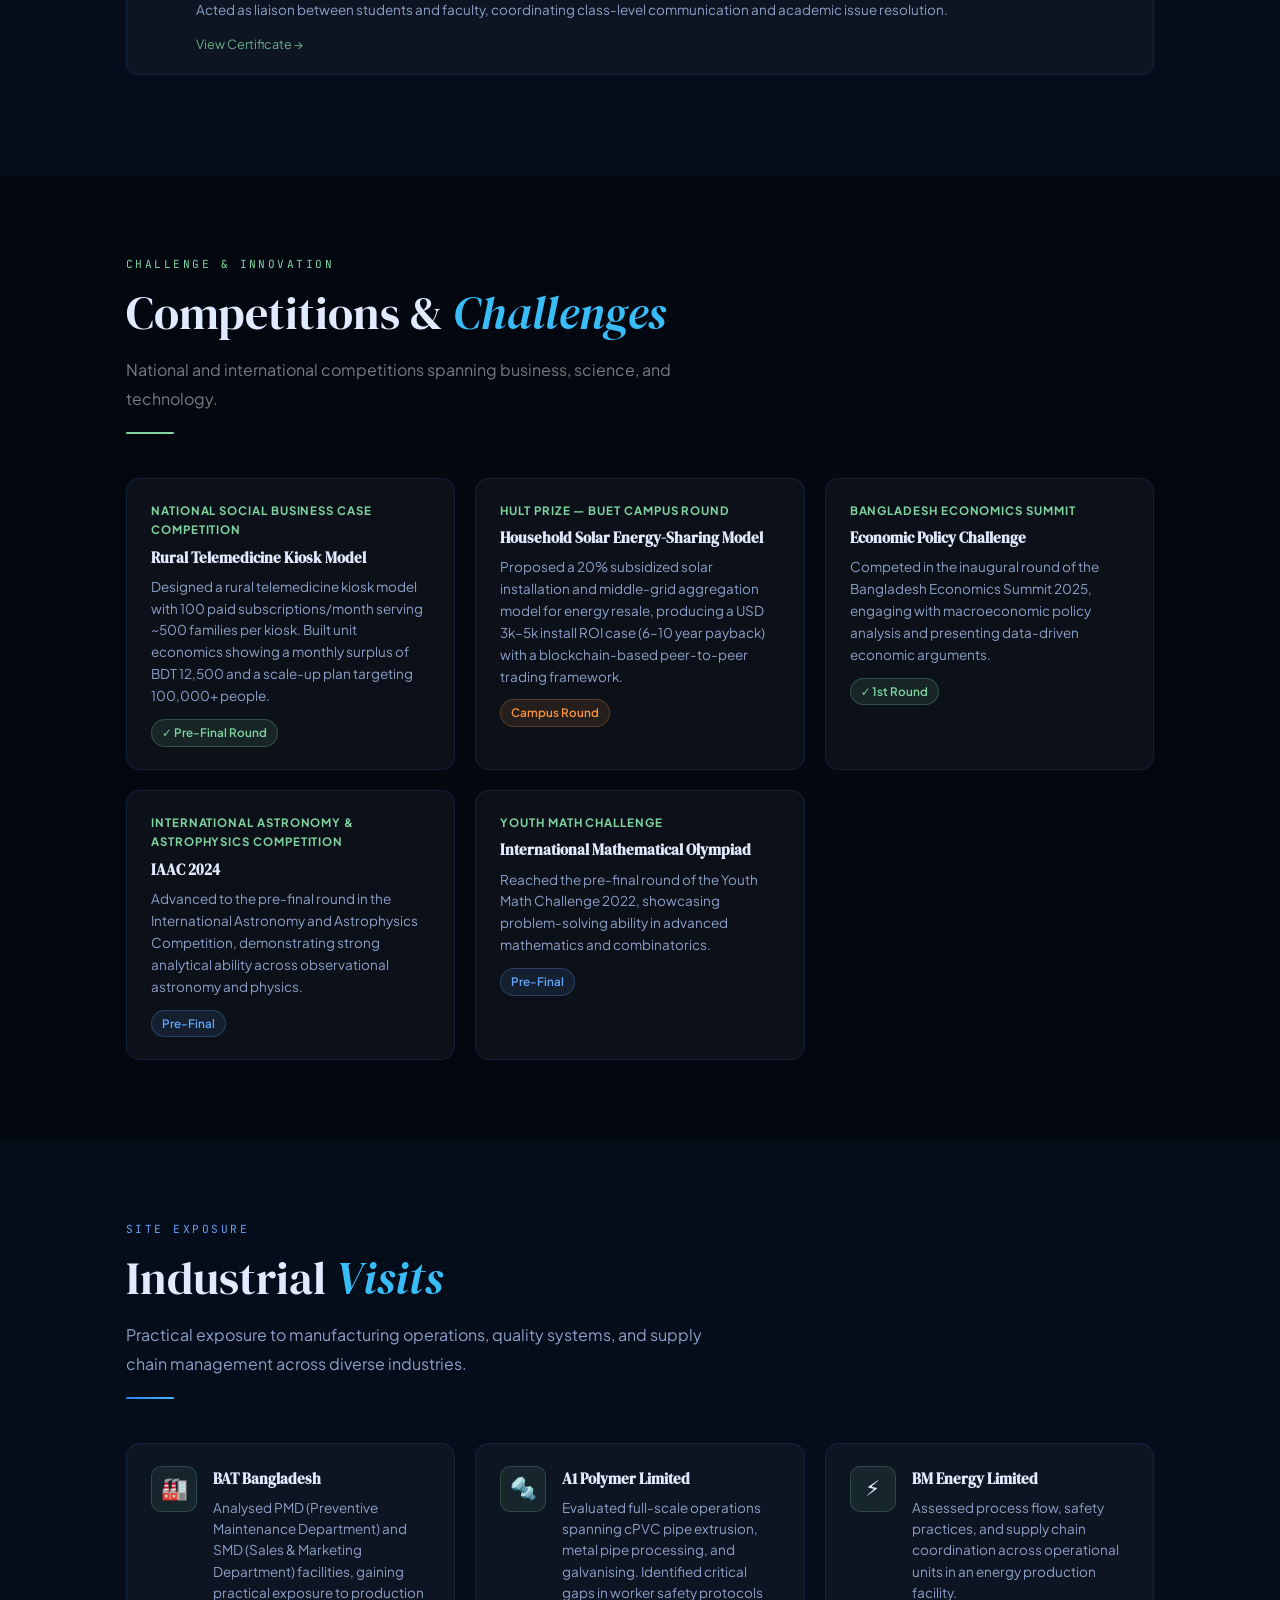
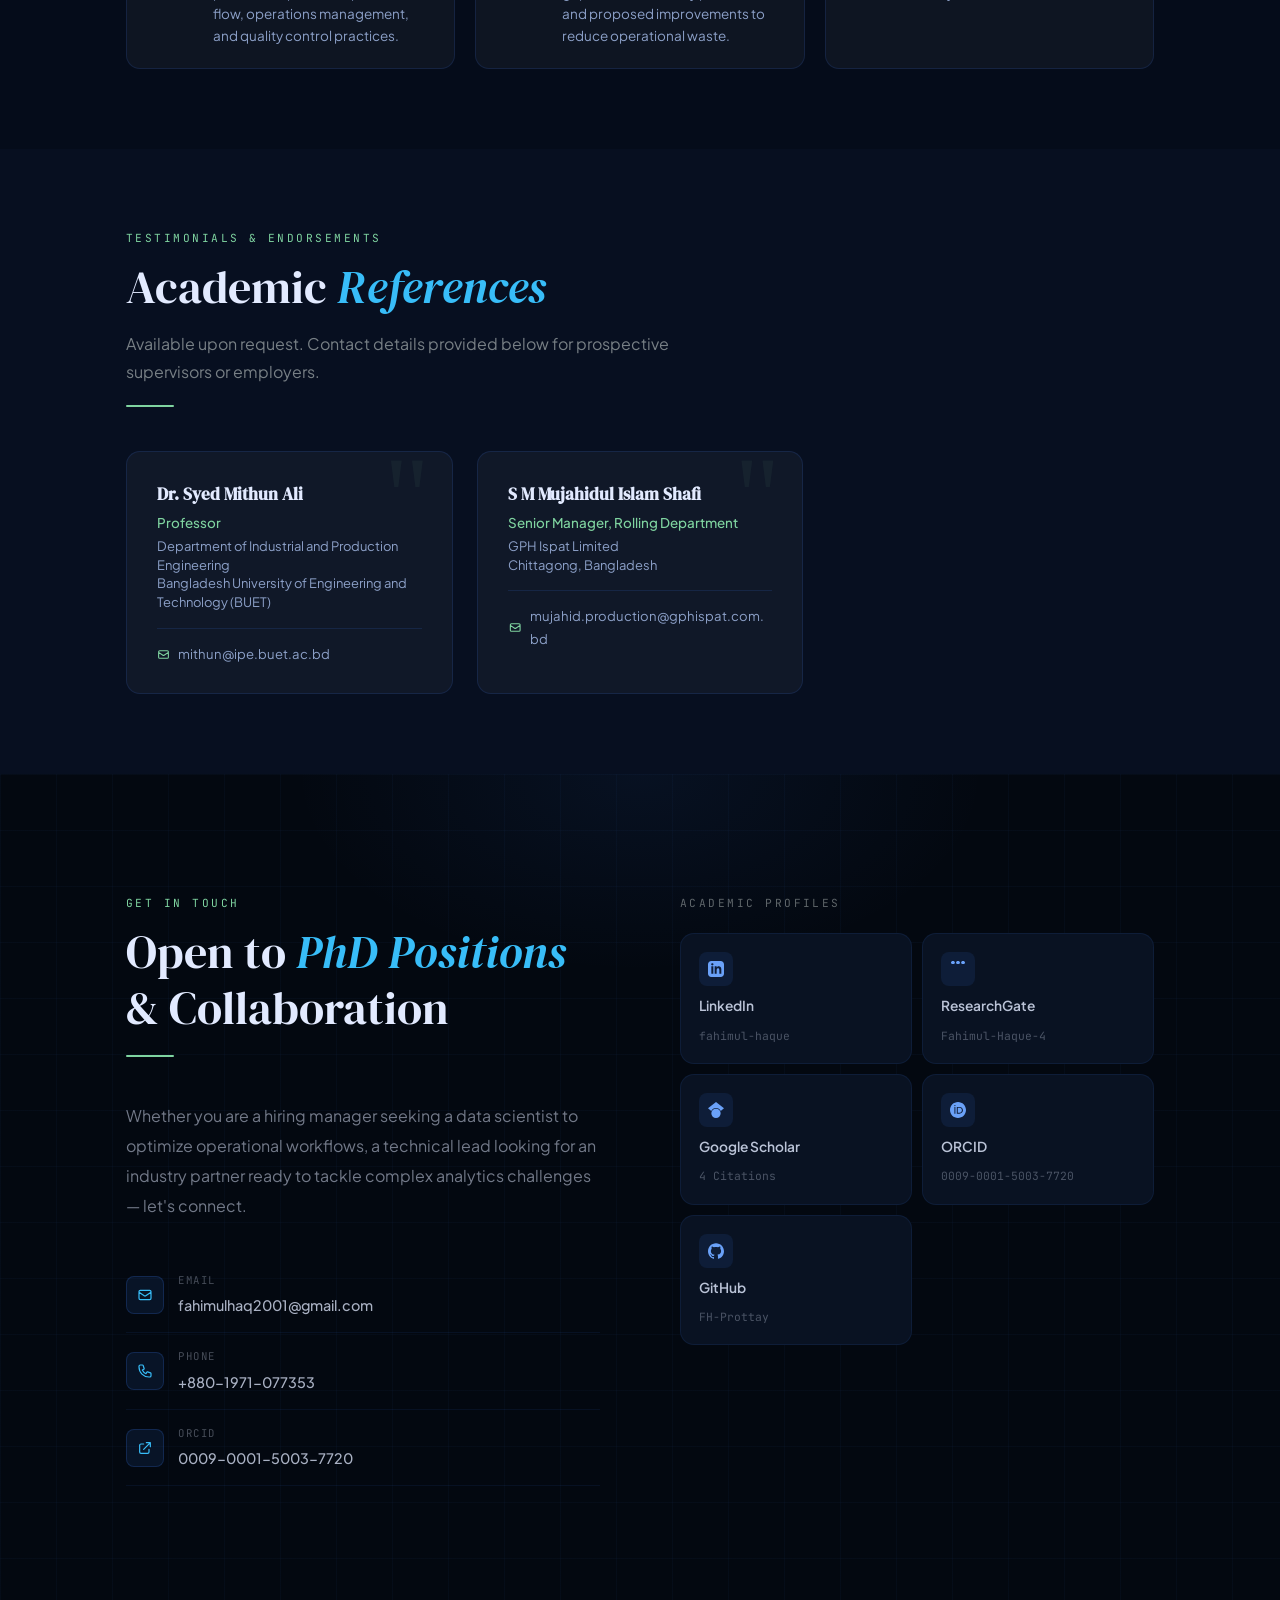
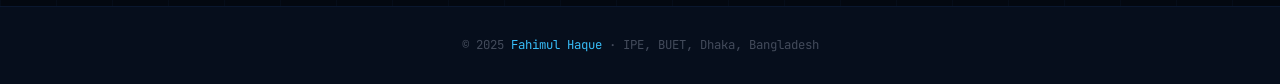
==== commit 98e967fb: "Update index.html" ====
--- a/fahimul-portfolio/index.html
+++ b/fahimul-portfolio/index.html
@@ -1536,7 +1536,7 @@
     <span class="section-label reveal" style="color:#7fd4a0">Testimonials &amp; Endorsements</span>
     <h2 class="section-title light reveal reveal-delay-1">Academic <em>References</em></h2>
     <p class="section-subtitle reveal reveal-delay-2" style="color:rgba(232,240,234,0.5)">
-      Available upon request. Contact details provided below for prospective PhD supervisors or employers.
+      Available upon request. Contact details provided below for prospective supervisors or employers.
     </p>
     <div class="emerald-rule reveal reveal-delay-2" style="background:#7fd4a0"></div>
 
@@ -1580,9 +1580,7 @@
         <h2 class="section-title light reveal reveal-delay-1">Open to <em>PhD Positions</em><br/>&amp; Collaboration</h2>
         <div class="emerald-rule reveal reveal-delay-2" style="background:#7fd4a0"></div>
         <p class="contact-lead reveal reveal-delay-2">
-          Whether you are a professor looking for a motivated PhD candidate, a researcher interested
-          in collaboration on ML or data-driven operations problems, or an industry analytics professional
-          — I would love to hear from you.
+          Whether you are a hiring manager seeking a data scientist to optimize operational workflows, a technical lead looking for an industry partner ready to tackle complex analytics challenges — let's connect.
         </p>
 
         <a href="mailto:fahimulhaq2001@gmail.com" class="contact-item reveal reveal-delay-3">
